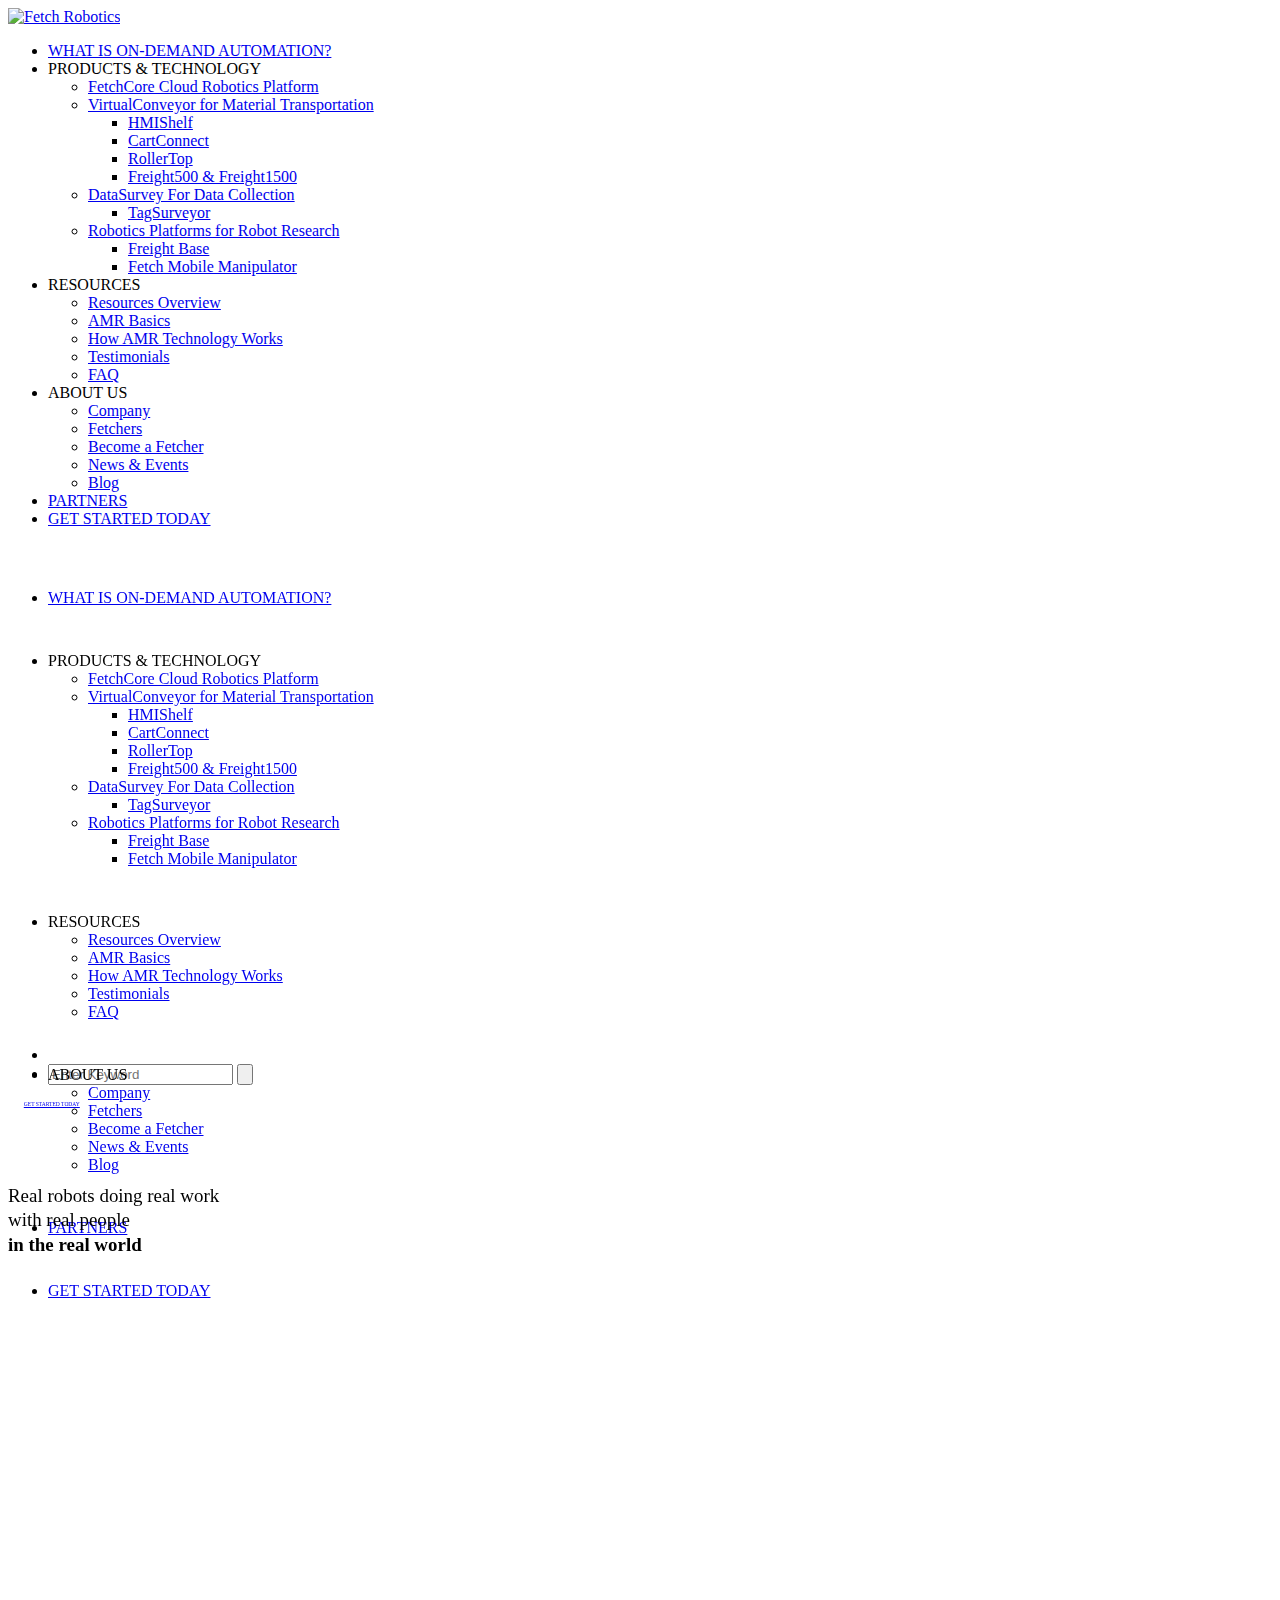
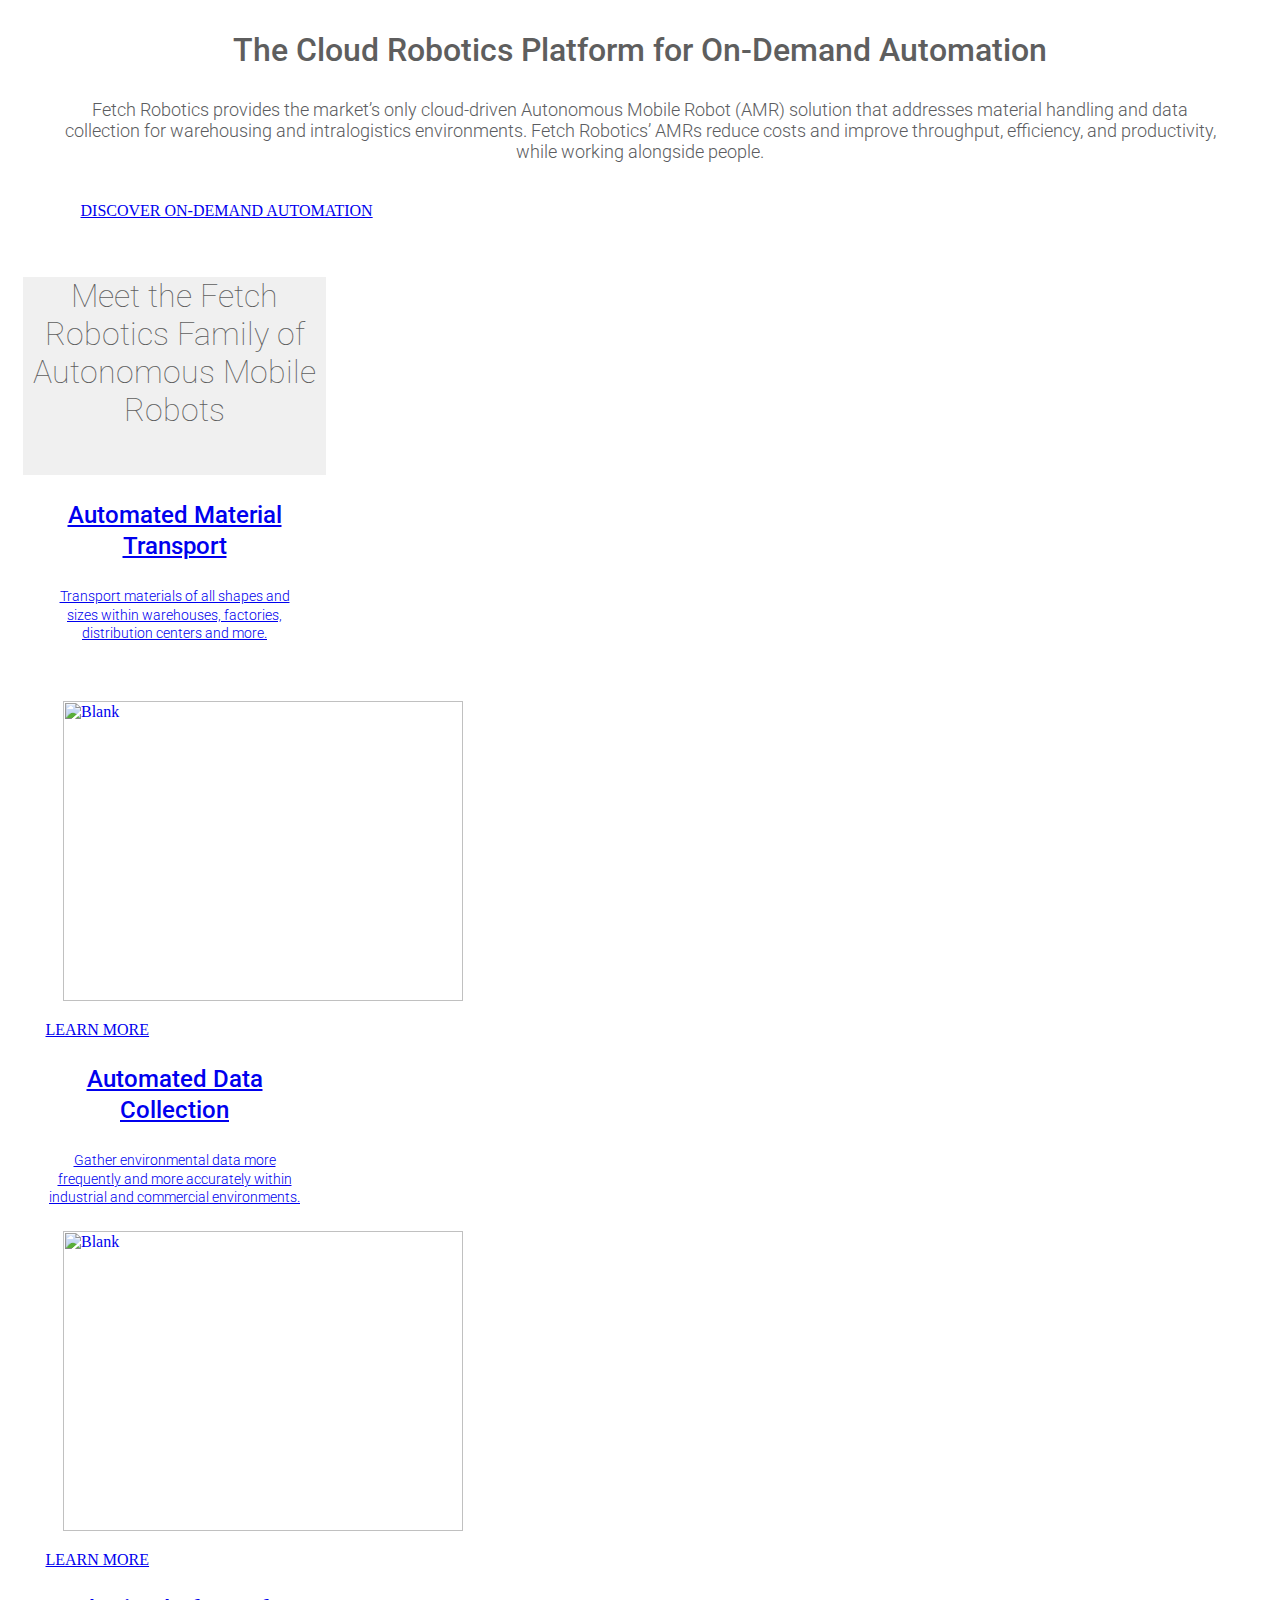
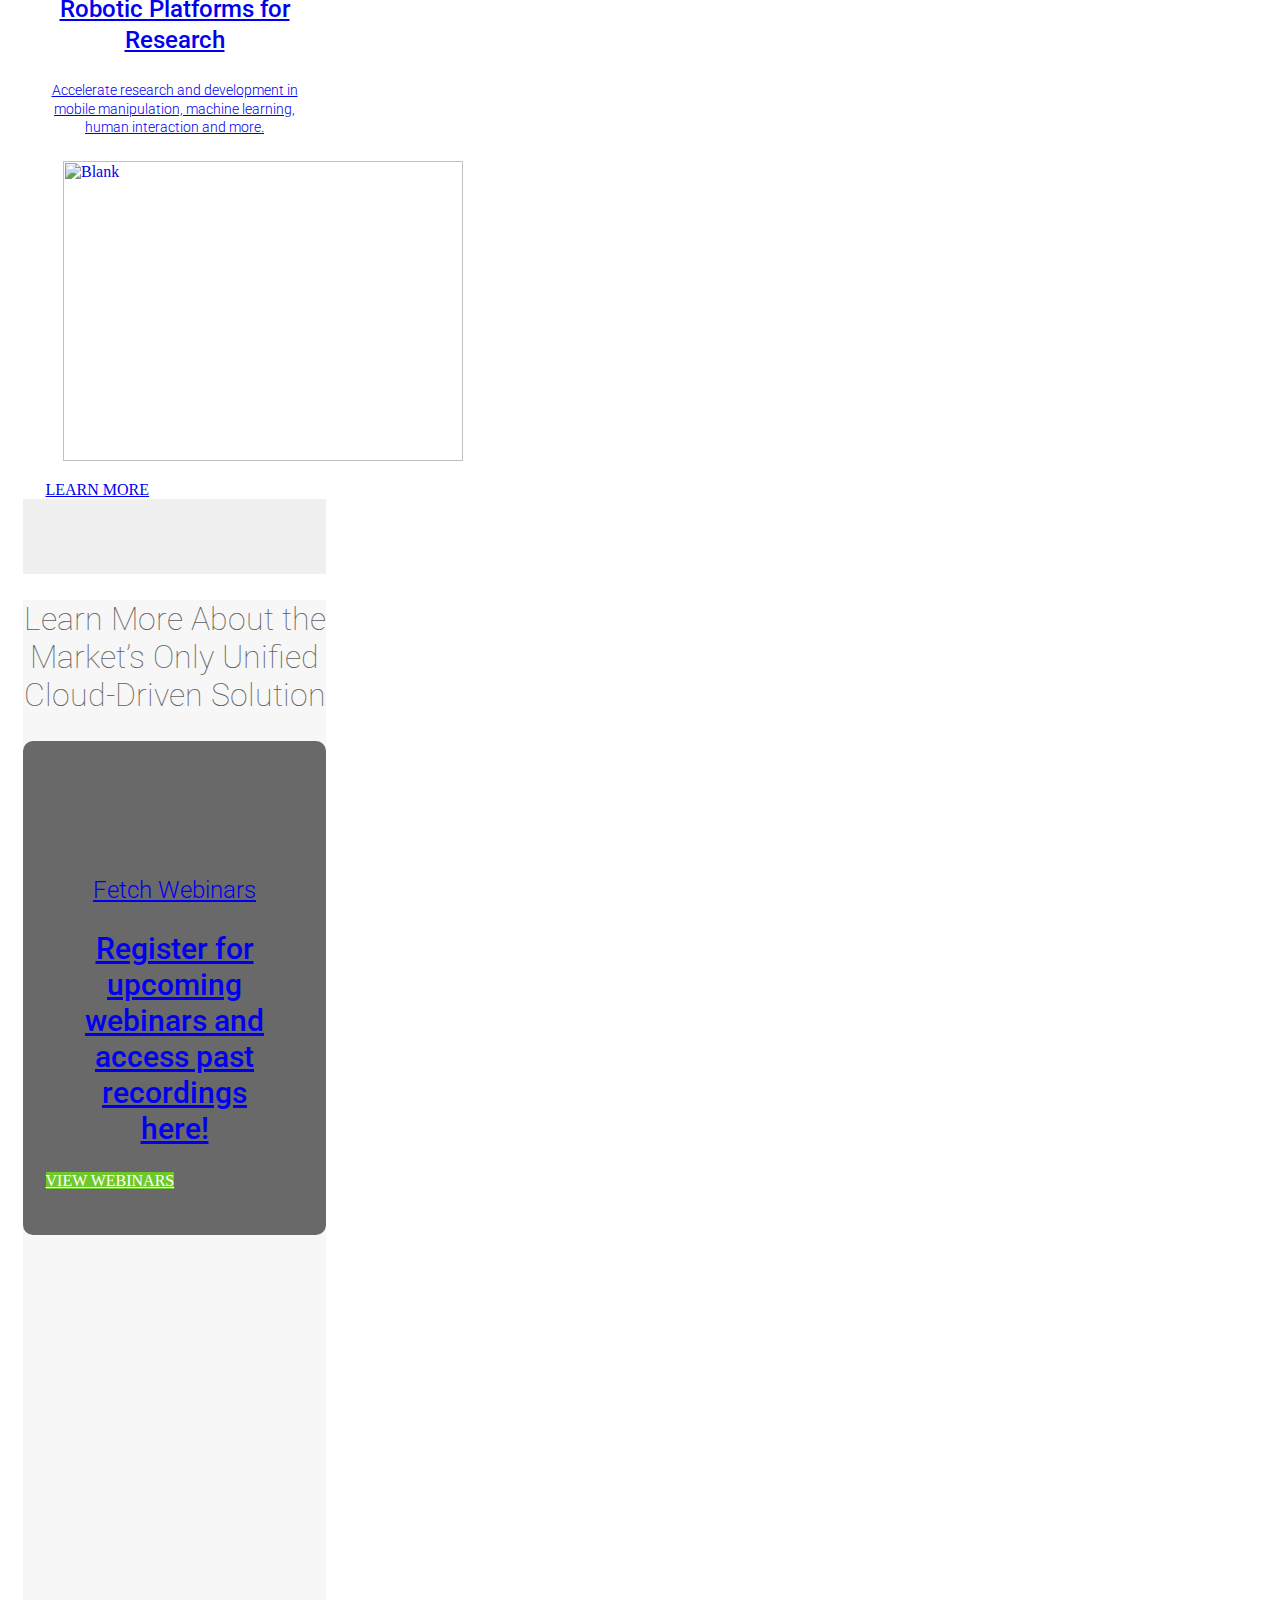
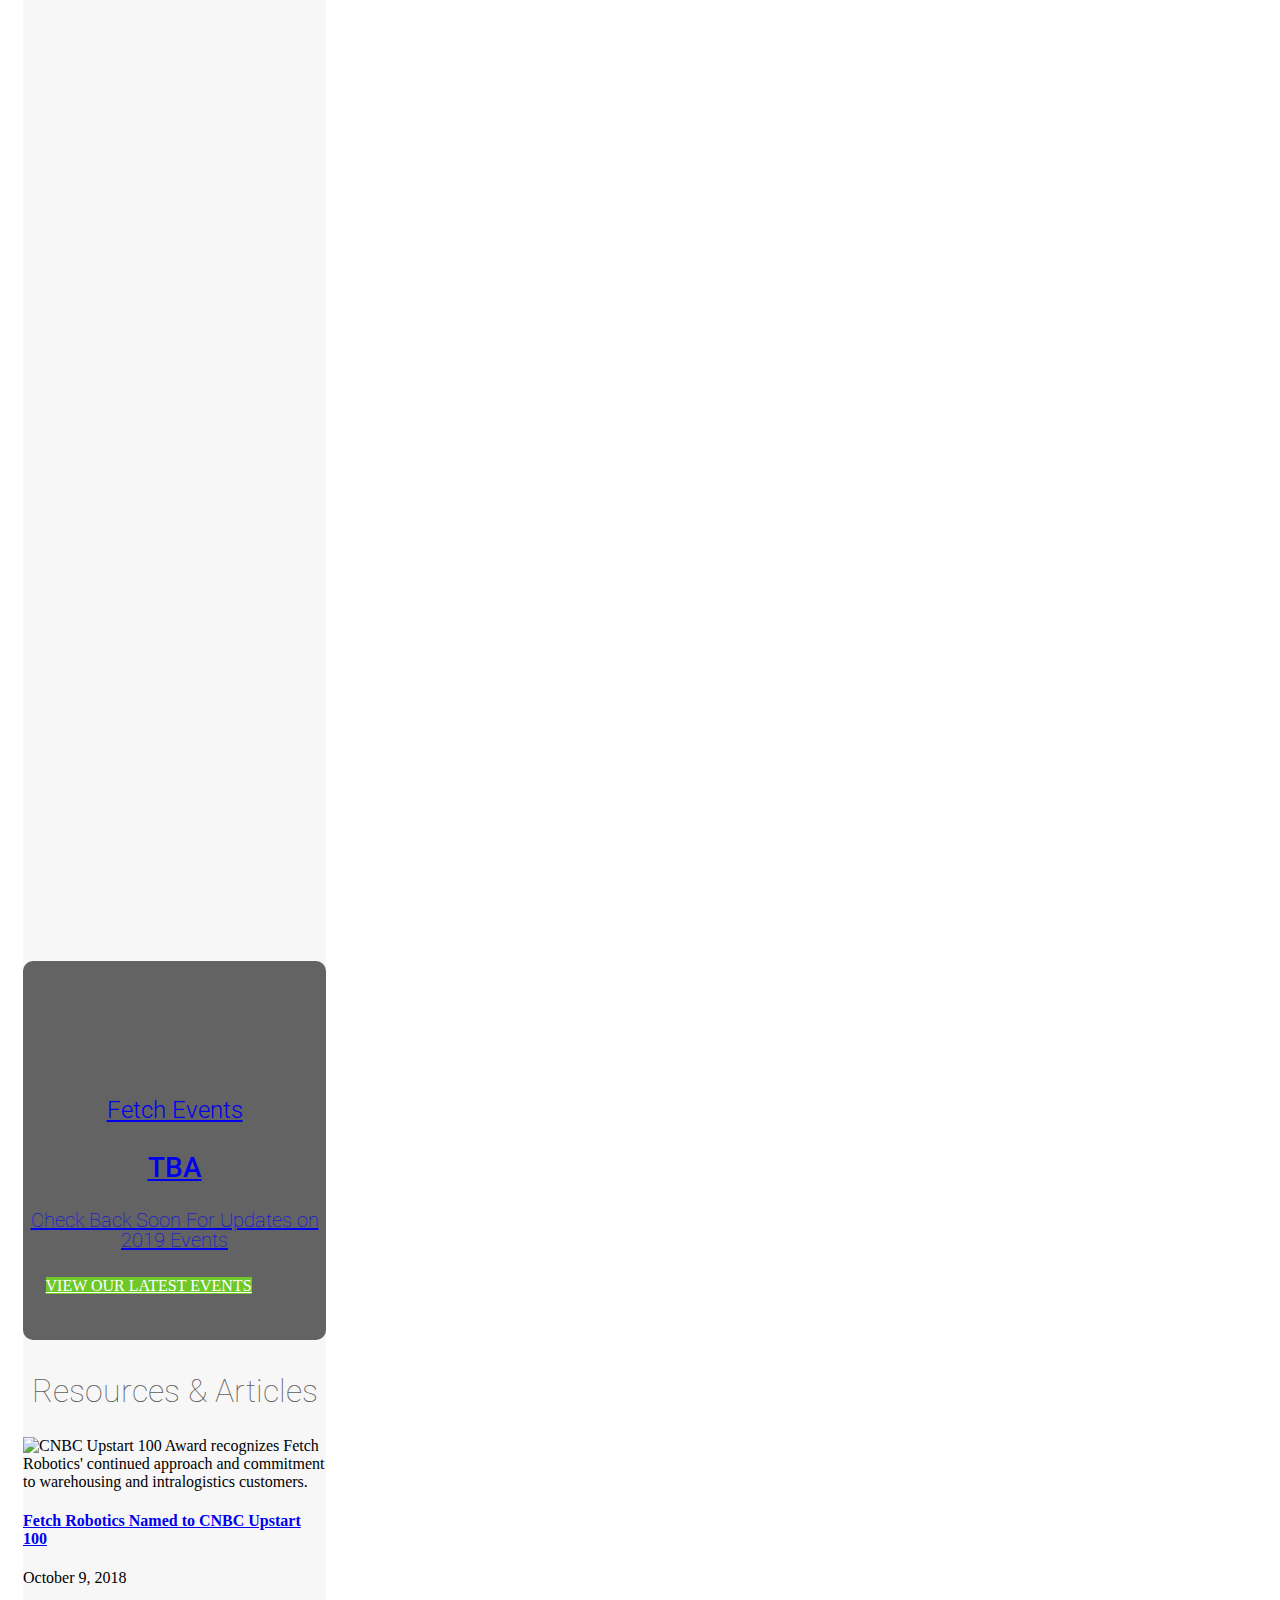
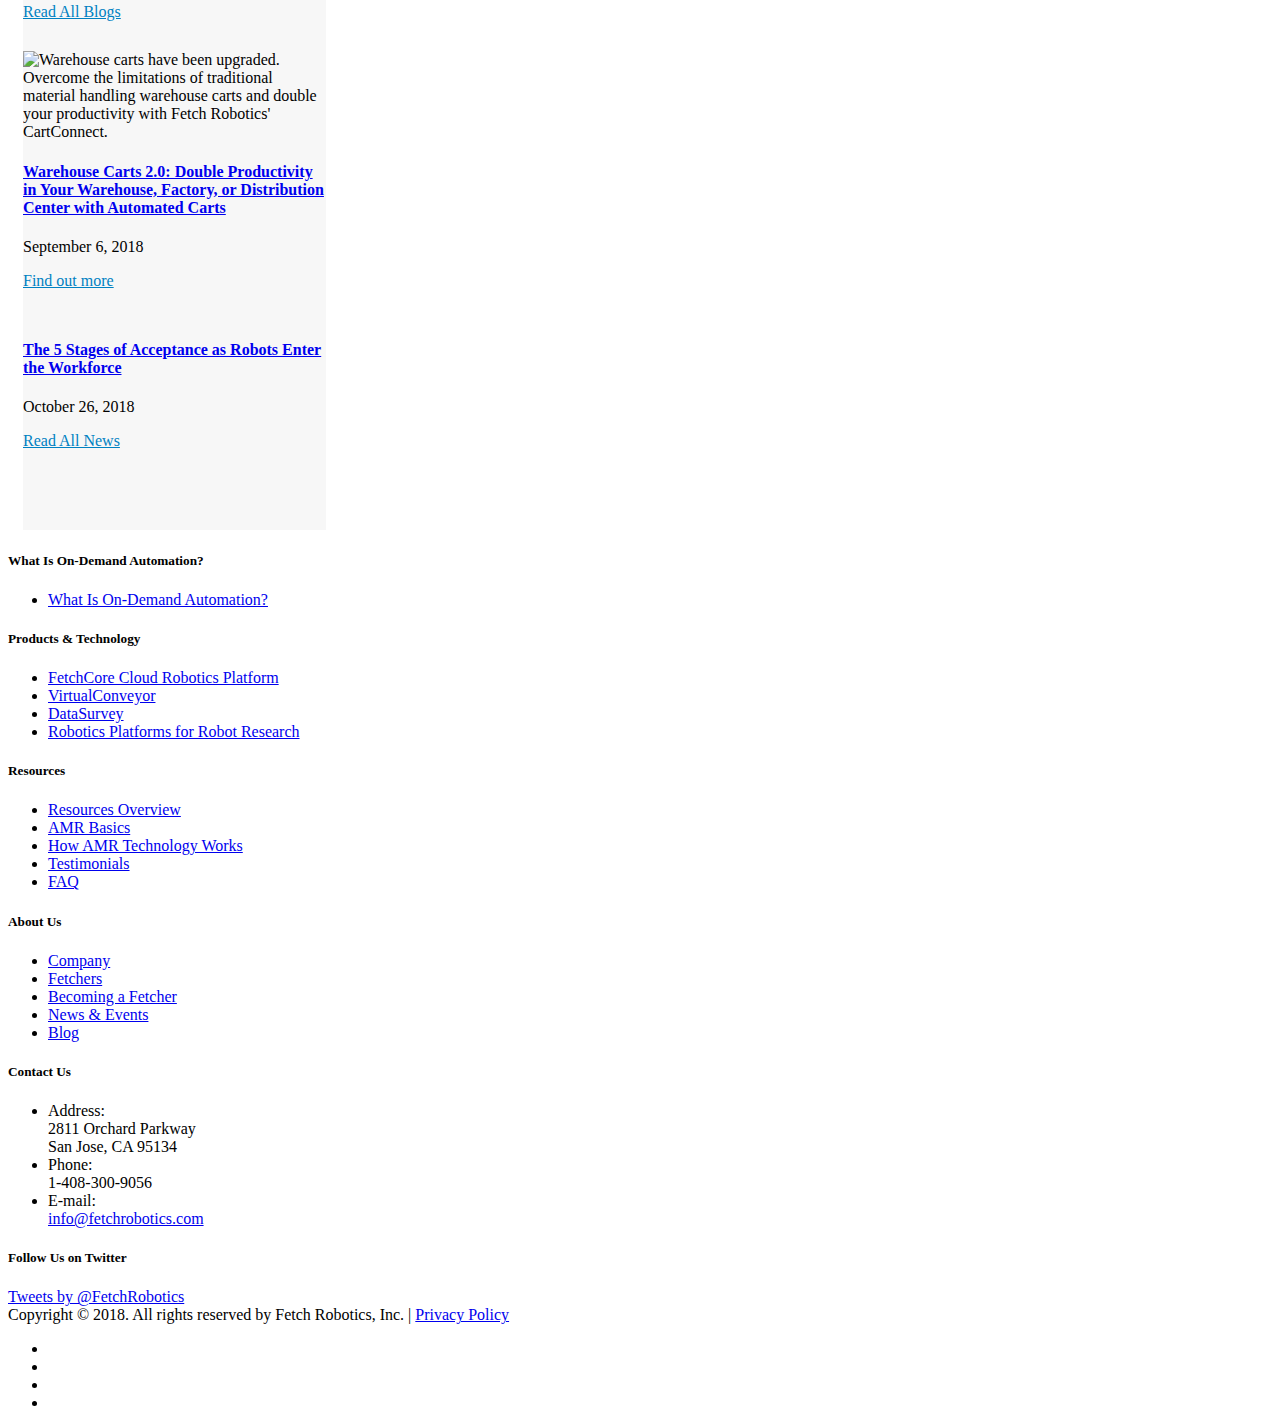
==== m.html @ 16c97bee "mobile" ====
<html prefix="og: http://ogp.me/ns#" class="js no-touch cssanimations csstransitions js_active  vc_desktop  vc_transform  vc_transform  vc_transform skrollr skrollr-desktop" lang="en-US"><head><meta charset="UTF-8"><meta name="viewport" content="width=device-width, initial-scale=1.0"><link rel="profile" href="https://gmpg.org/xfn/11"><link rel="pingback" href="https://fetchrobotics.com/xmlrpc.php"><link rel="apple-touch-icon" sizes="114x114" href="https://fetch3.wpengine.com/wp-content/uploads/2017/11/logo-03.png"><link rel="apple-touch-icon" sizes="144x144" href="https://fetch3.wpengine.com/wp-content/uploads/2017/11/logo-04.png"><style id="kirki-css-vars"></style><title>Autonomous Mobile Robots That Improve Productivity | Fetch Robotics</title><link rel="stylesheet" href="https://fonts.googleapis.com/css?family=Roboto%3Ainherit%2C400%7CDosis%3Ainherit%2C400%7CRoboto%3A100%2C100i%2C300%2C300i%2C400%2C400i%2C500%2C500i%2C700%2C700i%7CRoboto%20Slab%3A100%2C300%2C400%2C700%7CRoboto%3A300%7CRoboto%3A100%2C100italic%2C300%2C300italic%2Cregular%2Citalic%2C500%2C500italic%2C700%2C700italic%2C900%2C900italic&amp;subset="> 
<style type="text/css">.the_champ_horizontal_sharing .theChampSharing{color:#fff;border-width:0;border-style:solid;border-color:transparent}.the_champ_horizontal_sharing .theChampTCBackground{color:#666}.the_champ_horizontal_sharing .theChampSharing:hover{border-color:transparent}.the_champ_vertical_sharing .theChampSharing{color:#fff;border-width:0;border-style:solid;border-color:transparent}.the_champ_vertical_sharing .theChampTCBackground{color:#666}.the_champ_vertical_sharing .theChampSharing:hover{border-color:transparent}@media screen and (max-width:1300px){.the_champ_vertical_sharing{display:none!important}}.the_champ_vertical_sharing{top:45%!important}</style><meta name="description" content="Fetch Robotics is the pioneer of On-Demand Automation — the only solution that deploys Autonomous Mobile Robots (AMRs) for warehouses in just hours."><link rel="canonical" href="https://fetchrobotics.com/"><meta property="og:locale" content="en_US"><meta property="og:type" content="website"><meta property="og:title" content="Autonomous Mobile Robots That Improve Productivity | Fetch Robotics"><meta property="og:description" content="Fetch Robotics is the pioneer of On-Demand Automation — the only solution that deploys Autonomous Mobile Robots (AMRs) for warehouses in just hours."><meta property="og:url" content="https://fetchrobotics.com/"><meta property="og:site_name" content="Fetch Robotics"><meta name="twitter:card" content="summary_large_image"><meta name="twitter:description" content="Fetch Robotics is the pioneer of On-Demand Automation — the only solution that deploys Autonomous Mobile Robots (AMRs) for warehouses in just hours."><meta name="twitter:title" content="Autonomous Mobile Robots That Improve Productivity | Fetch Robotics"><meta name="twitter:site" content="@fetchrobotics"><meta name="twitter:creator" content="@fetchrobotics"><meta name="msvalidate.01" content="EB3919B44086C932B2800319736E50BB"><link rel="dns-prefetch" href="//fonts.googleapis.com"><link rel="alternate" type="application/rss+xml" title="Fetch Robotics » Feed" href="https://fetchrobotics.com/feed/"><link rel="alternate" type="application/rss+xml" title="Fetch Robotics » Comments Feed" href="https://fetchrobotics.com/comments/feed/"><style type="text/css">img.wp-smiley,img.emoji{display:inline!important;border:none!important;box-shadow:none!important;height:1em!important;width:1em!important;margin:0 .07em!important;vertical-align:-0.1em!important;background:none!important;padding:0!important}</style><link data-minify="1" rel="stylesheet" id="collapseomatic-css-css" href="https://fetchrobotics.com/wp-content/cache/min/1/wp-content/plugins/jquery-collapse-o-matic/light_style-ea3e308b29f1e3b39ed87c53f9cc77b1.css" type="text/css" media="all"><link data-minify="1" rel="stylesheet" id="siliconfolio-css" href="https://fetchrobotics.com/wp-content/cache/min/1/wp-content/plugins/pioneer-portfolio/framework/css/style-bb6acbb958df08fec5356ad66061cfac.css" type="text/css" media="all"><link rel="stylesheet" id="pioneer_vegas-css" href="https://fetchrobotics.com/wp-content/cache/busting/1/wp-content/plugins/pioneer-shortcodes/vc_extend/vegas.min-1.css" type="text/css" media="all"><link data-minify="1" rel="stylesheet" id="pioneer_vc_style-css" href="https://fetchrobotics.com/wp-content/cache/min/1/wp-content/plugins/pioneer-shortcodes/vc_extend/vc-1b80452f04c846948c55159a604b4280.css" type="text/css" media="all"><link data-minify="1" rel="stylesheet" id="tf-compiled-options-mobmenu-css" href="https://fetchrobotics.com/wp-content/cache/min/1/wp-content/uploads/titan-framework-mobmenu-css-00a88b4ab90678ad7557ac45a2751a8c.css" type="text/css" media="all"><link data-minify="1" rel="stylesheet" id="the_champ_frontend_css-css" href="https://fetchrobotics.com/wp-content/cache/min/1/wp-content/plugins/super-socializer/css/front-e4640eb4722a9d4551d06e65d713a340.css" type="text/css" media="all"><link data-minify="1" rel="stylesheet" id="the_champ_sharing_default_svg-css" href="https://fetchrobotics.com/wp-content/cache/min/1/wp-content/plugins/super-socializer/css/share-svg-f3d68f8ecdba7c03fc437662d086250f.css" type="text/css" media="all"><link data-minify="1" rel="stylesheet" id="js_composer_front-css" href="https://fetchrobotics.com/wp-content/cache/min/1/wp-content/uploads/js_composer/js_composer_front_custom-9a19241a77e7ea80efc0654157f4dace.css" type="text/css" media="all"><link data-minify="1" rel="stylesheet" id="js_composer_custom_css-css" href="https://fetchrobotics.com/wp-content/cache/min/1/wp-content/uploads/js_composer/custom-ad853ff3881c8b9345d5c9a3099da268.css" type="text/css" media="all"><link data-minify="1" rel="stylesheet" id="ms-main-css" href="https://fetchrobotics.com/wp-content/cache/min/1/wp-content/plugins/masterslider/public/assets/css/masterslider.main-79b8924de48965b59e3a5705b4c5b22b.css" type="text/css" media="all"><link data-minify="1" rel="stylesheet" id="ms-custom-css" href="https://fetchrobotics.com/wp-content/cache/min/1/wp-content/uploads/masterslider/custom-b539b1d9c92f41a367cb307bada4a716.css" type="text/css" media="all"><link rel="stylesheet" id="bootstrap-css" href="https://fetchrobotics.com/wp-content/cache/busting/1/wp-content/themes/pioneer/assets/css/bootstrap.min-1.0.2.css" type="text/css" media="all"><link rel="stylesheet" id="pioneer-style-css" href="https://fetchrobotics.com/wp-content/cache/busting/1/wp-content/themes/pioneer/style-1.0.2.css" type="text/css" media="all"><link data-minify="1" rel="stylesheet" id="pioneer-style-css-css" href="https://fetchrobotics.com/wp-content/cache/min/1/wp-content/themes/pioneer/assets/css/theme-style-ae476781507d192c943ba34981cf8eae.css" type="text/css" media="all"><style id="pioneer-style-css-inline-css" type="text/css">#status{background:#0081c2}a:hover,a:focus{color:#0081c2}.search-area form>div:before{color:#0081c2}.navbar-custom .nav li.active a{color:#0081c2!important}.navbar-custom .nav li.active a:hover{color:#0081c2}.nav .badge{background-color:#0081c2}.navbar-nav ul.sm-nowrap .current-menu-ancestor>a{color:#0081c2}.navbar-nav ul.sm-nowrap .current-menu-ancestor li.current-menu-item a{color:#0081c2}.posts .widget-title{border-bottom:1px solid #0081c2}.posts .widget>h5{border-bottom:2px solid #0081c2}.sidebar .widget-title:after{background:#0081c2}.entry-meta ul li i{color:#0081c2}.entry-meta ul li a:hover{color:#0081c2}.nav-previous a:hover{background:#0081c2}.nav-next a:hover{background:#0081c2}.image-slider a.video-thumb:hover:after{background:#0081c2}.image-slider a.video-thumb:before{color:#0081c2}.meta-slider i{color:#0081c2}button:hover,html input[type='button']:hover,input[type='reset']:hover,input[type='submit']:hover{background:#0081c2}.search-content form>div:before{color:#0081c2}.tagcloud a:hover{background:#0081c2}.pioneer_image_wrapper{background:#0081c2}.tweet_list li:before{color:#0081c2}.tweet_text a{color:#0081c2}.rsBlock-meta li i{color:#0081c2}.gallery-slider .owl-nav [class*='owl-']:hover{background:#0081c2}.promo-text.icons{color:#0081c2}.promo-border.icons{color:#0081c2}.promo-icon i{color:#0081c2}.hi-icon-effect .hi-icon{color:#0081c2}.pioneer_icon_box .multi-serv-icon{background:#0081c2}.multi-serv-icon i{color:#0081c2}.small-block.creative .small-title-sub{color:#0081c2}.small-list ul li i{color:#0081c2}.small-title:before{background-color:#0081c2}.about-us-title:before{background-color:#0081c2}.about-us-list ul li i{color:#0081c2}.color-bold{color:#0081c2}.serv-marg i{color:#0081c2}.serv-icon i{color:#0081c2}.blog-desc li i{color:#0081c2}.progress-bar{background-color:#0081c2}.woocommerce-breadcrumb a{color:#0081c2}.soc-about li a:hover{color:#0081c2}.fact-icon{color:#0081c2}.nav-links a:hover{border-color:#0081c2;background:#0081c2}.nav-links span.current{background:#0081c2}.pioneer_pg_single span{border:1px solid #0081c2}.pioneer_pg_single a:hover>span{border:1px solid #0081c2}.contact-composer li i{color:#0081c2}.footer .footer-area .soc-footer li a:hover{color:#0081c2}.post-set:hover ul.icon-links li a:hover,.post-set:hover ul.icon-links li a:focus{color:#0081c2}.blog-main:hover ul.icon-links li a:hover,.blog-main:hover ul.icon-links li a:focus{color:#0081c2}.new-services .new-services-icon span{color:#0081c2}.new-services .new-services-icon:after{background:#0081c2}.contact-icon{background:#0081c2}.pricing_tables_name{color:#0081c2}.pricing_tables_buttons a{background:#0081c2}.burger_pioneer_menu_overlay_normal .burger_pioneer_main_menu .current-menu-parent>a,.burger_pioneer_menu_overlay_normal .burger_pioneer_main_menu .current-page-parent>a,.burger_pioneer_menu_overlay_normal .burger_pioneer_main_menu .current_page_parent>a{color:#0081c2}.burger_pioneer_menu_overlay_normal .burger_pioneer_main_menu li.menu-item-has-children>a.sub-active{color:#0081c2}.burger_pioneer_menu_overlay_normal li.current-menu-item>a,.burger_pioneer_menu_overlay_normal li.current-page-item>a{color:#0081c2}.menu-transparent .navbar.top-nav-collapse .nav>li>a.active-menu{color:#0081c2!important}.scroll-top{background-color:#0081c2}.travel-deals-list ul li i{color:#0081c2}.food-deals-list i{color:#0081c2}.btn-pink{border:2px solid #0081c2;background-color:#0081c2}.carousel-indicators .active{background-color:#0081c2}figure.effect-bubba:hover{background:#0081c2}.video-button a:hover{color:#0081c2}.services-list i{color:#0081c2}.single-portfolio-list li i{color:#0081c2}.woocommerce-error,.woocommerce-info,.woocommerce-message{border-top:3px solid #0081c2!important}.woocommerce-message{border-top-color:#0081c2!important}.woocommerce-message:before{color:#0081c2!important}.woocommerce #respond input#submit.added::after,.woocommerce a.button.added::after,.woocommerce button.button.added::after,.woocommerce input.button.added::after{color:#FF3B30!important}.pioneer_cart_icon{background-color:#0081c2}.woocommerce a.button.woo-button-home:hover{color:#0081c2!important}.woocommerce-info{border-top-color:#0081c2!important}.woocommerce-info:before{color:#0081c2!important}.woocommerce-error:before{color:#0081c2!important}.woocommerce-error{border-top-color:#0081c2!important}.badge.pricing.sale{background-color:#0081c2}.page-numbers span.current{background-color:#0081c2}.page-numbers span.current:focus,.page-numbers a:hover{background-color:#0081c2}#load_more_port_masorny_posts.disabled,#load_more_port_masorny_posts.disabled:hover{background:#0081c2;border-color:#0081c2}#load_more_port_masorny_posts:hover{border-color:#0081c2;background:#0081c2}.pioneer_conosle_done_text i:before{background:#0081c2}.video-button a:hover i{color:#0081c2}.current-cat .filter_button,.filter_button:hover{border-color:#0081c2;background:#0081c2}figure.effect-bubba:hover figcaption{background:#0081c2}.post-thumbnail .single-item{background:rgba(0,129,194,.6)}.page-numbers span.current:focus,.page-numbers span.current:hover{background-color:#0081c2}</style><link rel="stylesheet" id="fontawesome-icons-css" href="https://fetchrobotics.com/wp-content/cache/busting/1/wp-content/themes/pioneer/assets/css/font-awesome.min-1.0.2.css" type="text/css" media="all"><link data-minify="1" rel="stylesheet" id="simple-icons-css" href="https://fetchrobotics.com/wp-content/cache/min/1/wp-content/themes/pioneer/assets/css/simple-line-icons-df26c8459e3115ef2bb80607195c35b2.css" type="text/css" media="all"><link data-minify="1" rel="stylesheet" id="linea-icons-css" href="https://fetchrobotics.com/wp-content/cache/min/1/wp-content/themes/pioneer/assets/css/linea-icons-2b99685fd3344d46d61d1ad68a7efc76.css" type="text/css" media="all"><link data-minify="1" rel="stylesheet" id="owl-carousel-css" href="https://fetchrobotics.com/wp-content/cache/min/1/wp-content/themes/pioneer/assets/css/owl.carousel-62a62a32e37877931c22877282447ab9.css" type="text/css" media="all"><link data-minify="1" rel="stylesheet" id="swipebox-css" href="https://fetchrobotics.com/wp-content/cache/min/1/wp-content/themes/pioneer/assets/css/swipebox-dbf78d679842e62a925b4e9e6802c668.css" type="text/css" media="all"><link data-minify="1" rel="stylesheet" id="animate-css" href="https://fetchrobotics.com/wp-content/cache/min/1/wp-content/themes/pioneer/assets/css/animate-077e539ea2ab56f4af07ba3b25ca9c87.css" type="text/css" media="all"><link data-minify="1" rel="stylesheet" id="pioneer-woocommerce-css" href="https://fetchrobotics.com/wp-content/cache/min/1/wp-content/themes/pioneer/assets/css/woocommerce-09a804d03f5ae7d2050236d3ec495979.css" type="text/css" media="all"><link data-minify="1" rel="stylesheet" id="pioneer-responsive-css" href="https://fetchrobotics.com/wp-content/cache/min/1/wp-content/themes/pioneer/assets/css/responsive-4bc1825dec43e686a167429b381aec90.css" type="text/css" media="all"><link data-minify="1" rel="stylesheet" id="gforms-custom-css" href="https://fetchrobotics.com/wp-content/cache/min/1/wp-content/themes/pioneer/assets/css/gravity-forms-6493e4cbbf345341e659dcd8c4593f27.css" type="text/css" media="all"><link data-minify="1" rel="stylesheet" id="getting-started-css" href="https://fetchrobotics.com/wp-content/cache/min/1/wp-content/themes/pioneer/assets/css/getting-started-244e9faaaa2f61fe2208b9a7a1b57939.css" type="text/css" media="all"><link data-minify="1" rel="stylesheet" id="cssmobmenu-icons-css" href="https://fetchrobotics.com/wp-content/cache/min/1/wp-content/plugins/mobile-menu/includes/css/mobmenu-icons-9517b3e9a1169b92d6a173271ef5b956.css" type="text/css" media="all"> <meta name="generator" content="MasterSlider 3.2.0 - Responsive Touch Image Slider"><style type="text/css" media="screen">.menu-item.hide_this_item{display:none!important}</style><meta name="generator" content="Powered by WPBakery Page Builder - drag and drop page builder for WordPress."> <!--[if lte IE 9]><link rel="stylesheet" type="text/css" href="https://fetchrobotics.com/wp-content/plugins/js_composer/assets/css/vc_lte_ie9.min.css" media="screen"><![endif]--><style>@media only screen and (min-width:1131px){.mob_menu,.mob_menu_left_panel,.mob_menu_right_panel,.mobmenu{display:none!important}}@media only screen and (max-width:1131px){.menu-transparent .navbar{display:none!important}.mob-menu-left-panel .mobmenu-left-bt,.mob-menu-right-panel .mobmenu-right-bt{position:absolute;right:0;top:10px;font-size:30px}.mob-menu-slideout .mob-cancel-button{display:none}.mobmenu,.mob-menu-left-panel,.mob-menu-right-panel{display:block}.mobmenur-container i{color:#222}.mobmenul-container i{color:#5b5c60}.mobmenul-container img{max-height:40px;float:left}.mobmenur-container img{max-height:40px;float:right}#mobmenuleft li a,#mobmenuleft li a:visited{color:#5b5c60}.mobmenu_content h2,.mobmenu_content h3,.show-nav-left .mob-menu-copyright,.show-nav-left .mob-expand-submenu i{color:#5b5c60}.mobmenu_content #mobmenuleft li:hover,.mobmenu_content #mobmenuright li:hover{background-color:rgba(255,255,255,0)}.mobmenu_content #mobmenuright li:hover{background-color:#0881c2}.mobmenu_content #mobmenuleft .sub-menu{background-color:#fff;margin:0;color:#5b5c60;width:100%;position:initial}.mob-menu-left-panel .mob-cancel-button{color:#5b5c60}.mob-menu-right-panel .mob-cancel-button{color:#000}.mob-menu-slideout-over .mobmenu_content{padding-top:40px}.mob-menu-left-bg-holder{opacity:1;background-attachment:fixed;background-position:center top;-webkit-background-size:cover;-moz-background-size:cover;background-size:cover}.mob-menu-right-bg-holder{opacity:1;background-attachment:fixed;background-position:center top;-webkit-background-size:cover;-moz-background-size:cover;background-size:cover}.mobmenu_content #mobmenuleft .sub-menu a{color:#5b5c60}.mobmenu_content #mobmenuright .sub-menu a{color:#222}.mobmenu_content #mobmenuright .sub-menu .sub-menu{background-color:inherit}.mobmenu_content #mobmenuright .sub-menu{background-color:#eff1f1;margin:0;color:#222;position:initial;width:100%}#mobmenuleft li a:hover{color:#0081c2}#mobmenuright li a,#mobmenuright li a:visited,.show-nav-right .mob-menu-copyright,.show-nav-right .mob-expand-submenu i{color:#222}#mobmenuright li a:hover{color:#fff}.mobmenul-container{top:5px;margin-left:5px}.mobmenur-container{top:5px;margin-right:5px}.mobmenu .sub-menu li a{padding-left:50px}.mobmenu .sub-menu .sub-menu li a{padding-left:75px}.mob-menu-logo-holder{padding-top:0;text-align:center;;}.mob-menu-header-holder{background-color:#fff;height:40px;width:100%;font-weight:700;position:fixed;top:0;right:0;z-index:99998;color:#000;display:block}.mobmenu-push-wrap,body.mob-menu-slideout-over{padding-top:40px}.mob-menu-slideout .mob-menu-left-panel{background-color:#fff;;width:270px;-webkit-transform:translateX(-270px);-moz-transform:translateX(-270px);-ms-transform:translateX(-270px);-o-transform:translateX(-270px);transform:translateX(-270px)}.mob-menu-slideout .mob-menu-right-panel{background-color:#f9f9f9;width:270px;-webkit-transform:translateX(270px);-moz-transform:translateX(270px);-ms-transform:translateX(270px);-o-transform:translateX(270px);transform:translateX(270px)}.mob-menu-slideout.show-nav-left .mobmenu-push-wrap,.mob-menu-slideout.show-nav-left .mob-menu-header-holder{-webkit-transform:translate(270px,0);-moz-transform:translate(270px,0);-ms-transform:translate(270px,0);-o-transform:translate(270px,0);transform:translate(270px,0);-webkit-transform:translate3d(270px,0,0);-moz-transform:translate3d(270px,0,0);-ms-transform:translate3d(270px,0,0);-o-transform:translate3d(270px,0,0);transform:translate3d(270px,0,0)}.mob-menu-slideout.show-nav-right .mobmenu-push-wrap,.mob-menu-slideout.show-nav-right .mob-menu-header-holder{-webkit-transform:translate(-270px,0);-moz-transform:translate(-270px,0);-ms-transform:translate(-270px,0);-o-transform:translate(-270px,0);transform:translate(-270px,0);-webkit-transform:translate3d(-270px,0,0);-moz-transform:translate3d(-270px,0,0);-ms-transform:translate3d(-270px,0,0);-o-transform:translate3d(-270px,0,0);transform:translate3d(-270px,0,0)}.mobmenu-overlay{opacity:0}.mob-menu-slideout-top .mobmenu-overlay,.mob-menu-slideout .mob-menu-right-panel .mob-cancel-button,.mob-menu-slideout .mob-menu-left-panel .mob-cancel-button{display:none!important}.show-nav-left .mobmenu-overlay,.show-nav-right .mobmenu-overlay{width:100%;height:100%;background:rgba(0,0,0,.83);z-index:99999;position:absolute;left:0;top:0;opacity:1;-webkit-transition:.5s ease;-moz-transition:.5s ease;-ms-transition:.5s ease;-o-transition:.5s ease;transition:.5s ease;position:fixed;cursor:pointer}.mob-menu-slideout-over .mob-menu-left-panel{display:block!important;background-color:#fff;;width:270px;-webkit-transform:translateX(-270px);-moz-transform:translateX(-270px);-ms-transform:translateX(-270px);-o-transform:translateX(-270px);transform:translateX(-270px);-webkit-transition:-webkit-transform .5s;-moz-transition:-moz-transform .5s;-ms-transition:-ms-transform .5s;-o-transition:-o-transform .5s;transition:transform .5s}.mob-menu-slideout-over .mob-menu-right-panel{display:block!important;background-color:#f9f9f9;;width:270px;-webkit-transform:translateX(270px);-moz-transform:translateX(270px);-ms-transform:translateX(270px);-o-transform:translateX(270px);transform:translateX(270px);-webkit-transition:-webkit-transform .5s;-moz-transition:-moz-transform .5s;-ms-transition:-ms-transform .5s;-o-transition:-o-transform .5s;transition:transform .5s}.mob-menu-slideout-over.show-nav-left .mob-menu-left-panel{display:block!important;background-color:#fff;;width:270px;-webkit-transform:translateX(0);-moz-transform:translateX(0);-ms-transform:translateX(0);-o-transform:translateX(0);transform:translateX(0);-webkit-transition:-webkit-transform .5s;-moz-transition:-moz-transform .5s;-ms-transition:-ms-transform .5s;-o-transition:-o-transform .5s;transition:transform .5s}.show-nav-right.mob-menu-slideout-over .mob-menu-right-panel{display:block!important;background-color:#f9f9f9;width:270px;-webkit-transform:translateX(0);-moz-transform:translateX(0);-ms-transform:translateX(0);-o-transform:translateX(0);transform:translateX(0)}.mob-menu-slideout .mob-menu-left-panel,.mob-menu-slideout-over .mob-menu-left-panel{position:fixed;top:0;height:100%;z-index:300000;overflow-y:auto;overflow-x:hidden;opacity:1}.mob-menu-slideout .mob-menu-right-panel,.mob-menu-slideout-over .mob-menu-right-panel{position:fixed;top:0;right:0;height:100%;z-index:300000;overflow-y:auto;overflow-x:hidden;opacity:1}.mobmenu .headertext{color:#222}.headertext span{position:initial;line-height:40px}.mob-menu-slideout .mobmenu-push-wrap,.mob-menu-slideout .mob-menu-header-holder{-webkit-transition:-webkit-transform .5s;-moz-transition:-moz-transform .5s;-ms-transition:-ms-transform .5s;-o-transition:-o-transform .5s;transition:transform .5s;-webkit-transform:translate(0,0);-moz-transform:translate(0,0);-ms-transform:translate(0,0);-o-transform:translate(0,0);transform:translate(0,0);-webkit-transform:translate3d(0,0,0);-moz-transform:translate3d(0,0,0);-ms-transform:translate3d(0,0,0);-o-transform:translate3d(0,0,0);transform:translate3d(0,0,0)}html,body{overflow-x:hidden}.hidden-overflow{overflow:hidden!important}.mob-menu-slideout .mob-menu-left-panel{position:fixed;top:0;height:100%;z-index:300000;overflow-y:auto;overflow-x:hidden;opacity:1;-webkit-transition:-webkit-transform .5s;-moz-transition:-moz-transform .5s;-ms-transition:-ms-transform .5s;-o-transition:-o-transform .5s;transition:transform .5s}.mob-menu-slideout.show-nav-left .mob-menu-left-panel{transition:transform .5s;-webkit-transform:translateX(0);-moz-transform:translateX(0);-ms-transform:translateX(0);-o-transform:translateX(0);transform:translateX(0)}body.admin-bar .mobmenu{top:32px}@media screen and (max-width:782px){body.admin-bar .mobmenu{top:46px}}.mob-menu-slideout .mob-menu-right-panel{position:fixed;top:0;right:0;height:100%;z-index:300000;overflow-y:auto;overflow-x:hidden;opacity:1;-webkit-transition:-webkit-transform .5s;-moz-transition:-moz-transform .5s;-ms-transition:-ms-transform .5s;-o-transition:-o-transform .5s;transition:transform .5s}.mob-menu-slideout.show-nav-right .mob-menu-right-panel{transition:transform .5s;-webkit-transform:translateX(0);-moz-transform:translateX(0);-ms-transform:translateX(0);-o-transform:translateX(0);transform:translateX(0)}.show-nav-left .mobmenu-push-wrap{height:100%}.mob-menu-slideout.show-nav-left .mobmenu-push-wrap,.show-nav-left .mob-menu-header-holder{-webkit-transition:-webkit-transform .5s;-moz-transition:-moz-transform .5s;-ms-transition:-ms-transform .5s;-o-transition:-o-transform .5s;transition:transform .5s}.show-nav-right .mobmenu-push-wrap{height:100%}.mob-menu-slideout.show-nav-right .mobmenu-push-wrap,.mob-menu-slideout.show-nav-right .mob-menu-header-holder{-webkit-transition:-webkit-transform .5s;-moz-transition:-moz-transform .5s;-ms-transition:-ms-transform .5s;-o-transition:-o-transform .5s;transition:transform .5s}.widget img{max-width:100%}#mobmenuleft,#mobmenuright{margin:0;padding:0}#mobmenuleft li>ul{display:none;left:15px}.mob-expand-submenu{position:relative;right:0;float:right;margin-top:-50px}.mob-expand-submenu i{padding:12px}#mobmenuright li>ul{display:none;left:15px}.rightmbottom,.rightmtop{padding-left:10px;padding-right:10px}.mobmenu_content{z-index:1;height:100%;overflow:auto}.mobmenu_content li a{display:block;letter-spacing:1px;padding:10px 20px;text-decoration:none}.mobmenu_content li{list-style:none}.mob-menu-left-panel li,.leftmbottom,.leftmtop{padding-left:0%;padding-right:0%}.mob-menu-right-panel li,.rightmbottom,.rightmtop{padding-left:0%;padding-right:0%}.mob-menu-slideout .mob_menu_left_panel_anim{-webkit-transition:all .30s ease-in-out!important;transition:all .30s ease-in-out!important;transform:translate(0)!important;-ms-transform:translate(0)!important;-webkit-transform:translate(0)!important}.mob-menu-slideout .mob_menu_right_panel_anim{-webkit-transition:all .30s ease-in-out!important;transition:all .30s ease-in-out!important;transform:translate(0)!important;-ms-transform:translate(0)!important;-webkit-transform:translate(0)!important}.mobmenul-container{position:absolute}.mobmenur-container{position:absolute;right:0}.mob-menu-slideout .mob_menu_left_panel{width:230px;height:100%;position:fixed;top:0;left:0;z-index:99999999;transform:translate(-230px);-ms-transform:translate(-230px);-webkit-transform:translate(-230px);transition:all .30s ease-in-out!important;-webkit-transition:all .30s ease-in-out!important;overflow:hidden}.leftmbottom h2{font-weight:700;background-color:transparent;color:inherit}.show-nav-right .mobmenur-container img,.show-nav-left .mobmenul-container img,.mobmenu .mob-cancel-button,.show-nav-left .mobmenu .mob-menu-icon,.show-nav-right .mobmenu .mob-menu-icon,.mob-menu-slideout-over.show-nav-left .mobmenur-container,.mob-menu-slideout-over.show-nav-right .mobmenul-container{display:none}.show-nav-left .mobmenu .mob-cancel-button,.mobmenu .mob-menu-icon,.show-nav-right .mobmenu .mob-cancel-button{display:block}.mobmenul-container i{line-height:30px;font-size:30px;float:left}.left-menu-icon-text{float:left;line-height:30px;color:#222}.right-menu-icon-text{float:right;line-height:30px;color:#222}.mobmenur-container i{line-height:30px;font-size:30px;float:right}.mobmenu_content .widget{padding-bottom:0;padding:20px}.mobmenu input[type="text"]:focus,.mobmenu input[type="email"]:focus,.mobmenu textarea:focus,.mobmenu input[type="tel"]:focus,.mobmenu input[type="number"]:focus{border-color:rgba(0,0,0,0)!important}.mob-expand-submenu i{padding:12px;top:10px;position:relative;font-weight:600;cursor:pointer}.nav,.main-navigation,.hide{display:none!important}.mob-menu-left-bg-holder,.mob-menu-right-bg-holder{width:100%;height:100%;position:absolute;z-index:-50;background-repeat:no-repeat;top:0;left:0}.mobmenu_content .sub-menu{display:none}.mob-standard-logo{display:inline-block;height:40px!important}.mob-retina-logo{height:40px!important}}.mobmenu-push-wrap{height:100%}.no-menu-assigned{font-size:12px;padding-left:10px;margin-top:20px;position:absolute}</style><link rel="icon" href="https://fetchrobotics.com/wp-content/uploads/2017/01/old--favicon-fetch-1-150x150.png" sizes="32x32"><link rel="icon" href="https://fetchrobotics.com/wp-content/uploads/2017/01/old--favicon-fetch-1-300x300.png" sizes="192x192"><link rel="apple-touch-icon-precomposed" href="https://fetchrobotics.com/wp-content/uploads/2017/01/old--favicon-fetch-1-300x300.png"><meta name="msapplication-TileImage" content="https://fetchrobotics.com/wp-content/uploads/2017/01/old--favicon-fetch-1-300x300.png"><style type="text/css" id="wp-custom-css">.single-post h1{color:#fff!important;font-family:'Roboto',serif}h2.custom-tag{font:bold 1.2em/1.75 Roboto,sans-serif;letter-spacing:0em!important;margin:0 0 0}@media only screen and (max-width:1130px){.mob-expand-submenu i{top:20px}}</style><style type="text/css">h2{color:!important}</style><style type="text/css" data-type="vc_shortcodes-custom-css">.vc_custom_1517954703243{margin-top:20px!important;margin-right:50px!important;margin-bottom:20px!important;margin-left:50px!important;padding-bottom:30px!important}.vc_custom_1518025169145{padding-bottom:35px!important;background-color:#f0f0f0!important}.vc_custom_1518025994475{margin-bottom:0px!important;padding-bottom:50px!important;background-color:#f7f7f7!important}.vc_custom_1510169001770{margin-top:30px!important}.vc_custom_1510168878068{margin-top:0px!important}.vc_custom_1522106706845{margin-bottom:30px!important}.vc_custom_1537290230840{margin-bottom:40px!important}.vc_custom_1536770879253{margin-top:30px!important;margin-right:22.5px!important;margin-left:22.5px!important}.vc_custom_1519842409375{margin-top:25px!important}.vc_custom_1519842449141{padding-top:20px!important;padding-bottom:40px!important}.vc_custom_1519340407007{padding-top:10px!important;padding-right:0px!important;padding-left:0px!important;background-color:#ffffff!important}.vc_custom_1519340421709{padding-top:10px!important;padding-right:0px!important;padding-left:0px!important;background-color:#ffffff!important}.vc_custom_1519340428165{padding-top:10px!important;padding-right:0px!important;padding-left:0px!important;background-color:#ffffff!important}.vc_custom_1536770968114{margin-top:15px!important;margin-right:22.5px!important;margin-bottom:15px!important;margin-left:22.5px!important}.vc_custom_1509122833610{margin-bottom:15px!important}.vc_custom_1536770989435{margin-top:25px!important;margin-right:22.5px!important;margin-bottom:25px!important;margin-left:22.5px!important}.vc_custom_1536771005369{margin-top:0px!important;margin-right:0px!important;margin-bottom:0px!important;margin-left:0px!important;background-image:url(https://fetch3.wpengine.com/wp-content/uploads/2017/01/80E6230-1920x1335-1920x1335.jpg?id=1371)!important;background-position:center!important;background-repeat:no-repeat!important;background-size:cover!important}.vc_custom_1536771013995{margin-top:20px!important;margin-right:22.5px!important;margin-left:22.5px!important}.vc_custom_1536771045043{margin-top:15px!important;margin-right:22.5px!important;margin-bottom:15px!important;margin-left:22.5px!important}.vc_custom_1509122833610{margin-bottom:15px!important}.vc_custom_1536771056498{margin-top:25px!important;margin-right:22.5px!important;margin-bottom:25px!important;margin-left:22.5px!important}.vc_custom_1536771067882{margin-top:0px!important;margin-right:0px!important;margin-bottom:0px!important;margin-left:0px!important;background-image:url(https://fetch3.wpengine.com/wp-content/uploads/2017/10/P1030105.jpg?id=1248)!important;background-position:center!important;background-repeat:no-repeat!important;background-size:cover!important}.vc_custom_1536771076931{margin-top:20px!important;margin-right:22.5px!important;margin-left:22.5px!important}.vc_custom_1539019298305{margin-top:15px!important;margin-right:22.5px!important;margin-bottom:15px!important;margin-left:22.5px!important}.vc_custom_1509122833610{margin-bottom:15px!important}.vc_custom_1539019264095{margin-top:25px!important;margin-right:22.5px!important;margin-bottom:25px!important;margin-left:22.5px!important}.vc_custom_1536771224163{margin-top:0px!important;margin-right:0px!important;margin-bottom:0px!important;margin-left:0px!important;background-image:url(https://fetch3.wpengine.com/wp-content/uploads/2018/03/4some-e1521959287866.jpg?id=1801)!important;background-position:center!important;background-repeat:no-repeat!important;background-size:cover!important}.vc_custom_1536771234452{margin-top:20px!important;margin-right:22.5px!important;margin-left:22.5px!important}.vc_custom_1518025854152{margin-top:20px!important;margin-bottom:0px!important}.vc_custom_1522718900075{margin-top:10px!important;margin-bottom:-7.5px!important}.vc_custom_1519843060491{margin-top:40px!important;margin-bottom:0px!important}.vc_custom_1522707932920{margin-top:10px!important}.vc_custom_1522699612852{padding-top:110px!important;padding-bottom:45px!important;background:rgba(10,10,10,.6) url(https://fetch3.wpengine.com/wp-content/uploads/2017/01/80E6230-1920x1335-1920x1335.jpg?id=1371)!important;background-position:center!important;background-repeat:no-repeat!important;background-size:cover!important;*background-color:rgb(10,10,10)!important;border-radius:10px!important}.vc_custom_1522718905782{margin-top:0px!important;padding-top:110px!important;padding-bottom:45px!important;background:rgba(0,0,0,.6) url(https://fetch3.wpengine.com/wp-content/uploads/2017/10/80E7664-1.jpg?id=1255)!important;background-position:center!important;background-repeat:no-repeat!important;background-size:cover!important;*background-color:rgb(0,0,0)!important;border-radius:10px!important}.vc_custom_1525739322753{margin-right:20%!important;margin-left:20%!important}.vc_custom_1525739379699{margin-top:20px!important;margin-right:22.5px!important;margin-left:22.5px!important}.vc_custom_1527021235808{margin-top:20px!important;margin-right:22.5px!important;margin-left:22.5px!important}.vc_custom_1522707790774{margin-bottom:30px!important}.vc_custom_1522707797090{margin-bottom:30px!important}.vc_custom_1522707802146{margin-bottom:30px!important}.vc_custom_1520295682904{margin-top:0px!important;margin-right:0px!important;margin-bottom:0px!important;margin-left:0px!important}.vc_custom_1522707606523{margin-top:0px!important;margin-right:0px!important;margin-bottom:0px!important;margin-left:0px!important}</style><noscript><style type="text/css">.wpb_animate_when_almost_visible{opacity:1}</style></noscript> <style type="text/css">#sbc267f01c7714d283324678726eafd78e744f3e2-container{margin:0;padding:0;overflow:hidden;position:absolute;border:none;background-color:transparent}body.logged-in.admin-bar #sbc267f01c7714d283324678726eafd78e744f3e2-container.HB-Bar.hb-bar-top,body.logged-in.admin-bar #sbc267f01c7714d283324678726eafd78e744f3e2-container.HB-Slider.hb-top-left,body.logged-in.admin-bar #sbc267f01c7714d283324678726eafd78e744f3e2-container.HB-Slider.hb-top-right,body.logged-in.admin-bar #pull-down.hb-bar-top,body.logged-in.admin-bar #pull-down.hb-top-left,body.logged-in.admin-bar #pull-down.hb-top-right{z-index:99998!important;top:32px!important}.hellobar#pull-down.hb-animated{animation-duration:1s;-o-animation-duration:1s;-ms-animation-duration:1s;-moz-animation-duration:1s;-webkit-animation-duration:1s;animation-fill-mode:forwards;-o-animation-fill-mode:forwards;-ms-animation-fill-mode:forwards;-moz-animation-fill-mode:forwards;-webkit-animation-fill-mode:forwards}.hellobar#pull-down{top:-1px;right:10px;padding:3px;z-index:10000002;overflow:hidden;position:absolute;border-radius:0 0 5px 5px;transform:translateY(-40px);-o-transform:translateY(-40px);-ms-transform:translateY(-40px);-moz-transform:translateY(-40px);-webkit-transform:translateY(-40px)}.hellobar#pull-down .hellobar-arrow{cursor:pointer;display:flex;height:11px;opacity:.3;width:11px;filter:flipv;transform:scaleY(-1);-o-transform:scaleY(-1);-ms-transform:scaleY(-1);-moz-transform:scaleY(-1);-webkit-transform:scaleY(-1)}.hellobar#pull-down .hellobar-arrow:hover{opacity:.6}.hellobar#pull-down .hellobar-arrow svg{fill:#fff}.hellobar#pull-down.inverted .hellobar-arrow svg{fill:#3c3e3f}#sbc267f01c7714d283324678726eafd78e744f3e2-container.hb-animated{animation-duration:.25s;-o-animation-duration:.25s;-ms-animation-duration:.25s;-moz-animation-duration:.25s;-webkit-animation-duration:.25s;animation-fill-mode:forwards;-o-animation-fill-mode:forwards;-ms-animation-fill-mode:forwards;-moz-animation-fill-mode:forwards;-webkit-animation-fill-mode:forwards}@keyframes hb-bounceInDown{0%,60%,75%,90%,to{transition-timing-function:cubic-bezier(.215,.61,.355,1);-o-transition-timing-function:cubic-bezier(.215,.61,.355,1);-ms-transition-timing-function:cubic-bezier(.215,.61,.355,1);-moz-transition-timing-function:cubic-bezier(.215,.61,.355,1);-webkit-transition-timing-function:cubic-bezier(.215,.61,.355,1)}0%{transform:translate3d(0,-3000px,0);-o-transform:translate3d(0,-3000px,0);-ms-transform:translate3d(0,-3000px,0);-moz-transform:translate3d(0,-3000px,0);-webkit-transform:translate3d(0,-3000px,0)}60%{transform:translateZ(0);-o-transform:translateZ(0);-ms-transform:translateZ(0);-moz-transform:translateZ(0);-webkit-transform:translateZ(0)}75%{transform:translate3d(0,-40px,0);-o-transform:translate3d(0,-40px,0);-ms-transform:translate3d(0,-40px,0);-moz-transform:translate3d(0,-40px,0);-webkit-transform:translate3d(0,-40px,0)}90%{transform:translateZ(0);-o-transform:translateZ(0);-ms-transform:translateZ(0);-moz-transform:translateZ(0);-webkit-transform:translateZ(0)}to{transform:none;-o-transform:none;-ms-transform:none;-moz-transform:none;-webkit-transform:none}}@-moz-keyframes hb-bounceInDown{0%,60%,75%,90%,to{-moz-transition-timing-function:cubic-bezier(.215,.61,.355,1)}0%{-moz-transform:translate3d(0,-3000px,0)}60%{-moz-transform:translateZ(0)}75%{-moz-transform:translate3d(0,-40px,0)}90%{-moz-transform:translateZ(0)}to{-moz-transform:none}}@-webkit-keyframes hb-bounceInDown{0%,60%,75%,90%,to{-webkit-transition-timing-function:cubic-bezier(.215,.61,.355,1)}0%{-webkit-transform:translate3d(0,-3000px,0)}60%{-webkit-transform:translateZ(0)}75%{-webkit-transform:translate3d(0,-40px,0)}90%{-webkit-transform:translateZ(0)}to{-webkit-transform:none}}@keyframes hb-bounceInUp{0%,60%,75%,90%,to{transition-timing-function:cubic-bezier(.215,.61,.355,1);-o-transition-timing-function:cubic-bezier(.215,.61,.355,1);-ms-transition-timing-function:cubic-bezier(.215,.61,.355,1);-moz-transition-timing-function:cubic-bezier(.215,.61,.355,1);-webkit-transition-timing-function:cubic-bezier(.215,.61,.355,1)}0%{transform:translate3d(0,3000px,0);-o-transform:translate3d(0,3000px,0);-ms-transform:translate3d(0,3000px,0);-moz-transform:translate3d(0,3000px,0);-webkit-transform:translate3d(0,3000px,0)}60%{transform:translateZ(0);-o-transform:translateZ(0);-ms-transform:translateZ(0);-moz-transform:translateZ(0);-webkit-transform:translateZ(0)}75%{transform:translate3d(0,40px,0);-o-transform:translate3d(0,40px,0);-ms-transform:translate3d(0,40px,0);-moz-transform:translate3d(0,40px,0);-webkit-transform:translate3d(0,40px,0)}90%{transform:translateZ(0);-o-transform:translateZ(0);-ms-transform:translateZ(0);-moz-transform:translateZ(0);-webkit-transform:translateZ(0)}to{transform:none;-o-transform:none;-ms-transform:none;-moz-transform:none;-webkit-transform:none}}@-moz-keyframes hb-bounceInUp{0%,60%,75%,90%,to{-moz-transition-timing-function:cubic-bezier(.215,.61,.355,1)}0%{-moz-transform:translate3d(0,3000px,0)}60%{-moz-transform:translateZ(0)}75%{-moz-transform:translate3d(0,40px,0)}90%{-moz-transform:translateZ(0)}to{-moz-transform:none}}@-webkit-keyframes hb-bounceInUp{0%,60%,75%,90%,to{-webkit-transition-timing-function:cubic-bezier(.215,.61,.355,1)}0%{-webkit-transform:translate3d(0,3000px,0)}60%{-webkit-transform:translateZ(0)}75%{-webkit-transform:translate3d(0,40px,0)}90%{-webkit-transform:translateZ(0)}to{-webkit-transform:none}}@keyframes hb-bounceOutUp{0%,to{transition-timing-function:ease-in;-o-transition-timing-function:ease-in;-ms-transition-timing-function:ease-in;-moz-transition-timing-function:ease-in;-webkit-transition-timing-function:ease-in}0%{transform:none;-o-transform:none;-ms-transform:none;-moz-transform:none;-webkit-transform:none}to{transform:translate3d(0,-500px,0);-o-transform:translate3d(0,-500px,0);-ms-transform:translate3d(0,-500px,0);-moz-transform:translate3d(0,-500px,0);-webkit-transform:translate3d(0,-500px,0)}}@-moz-keyframes hb-bounceOutUp{0%,to{-moz-transition-timing-function:ease-in}0%{-moz-transform:none}to{-moz-transform:translate3d(0,-500px,0)}}@-webkit-keyframes hb-bounceOutUp{0%,to{-webkit-transition-timing-function:ease-in}0%{-webkit-transform:none}to{-webkit-transform:translate3d(0,-500px,0)}}@keyframes hb-bounceOutDown{0%,to{transition-timing-function:ease-in;-o-transition-timing-function:ease-in;-ms-transition-timing-function:ease-in;-moz-transition-timing-function:ease-in;-webkit-transition-timing-function:ease-in}0%{transform:none;-o-transform:none;-ms-transform:none;-moz-transform:none;-webkit-transform:none}to{transform:translate3d(0,500px,0);-o-transform:translate3d(0,500px,0);-ms-transform:translate3d(0,500px,0);-moz-transform:translate3d(0,500px,0);-webkit-transform:translate3d(0,500px,0)}}@-moz-keyframes hb-bounceOutDown{0%,to{-moz-transition-timing-function:ease-in}0%{-moz-transform:none}to{-moz-transform:translate3d(0,500px,0)}}@-webkit-keyframes hb-bounceOutDown{0%,to{-webkit-transition-timing-function:ease-in}0%{-webkit-transform:none}to{-webkit-transform:translate3d(0,500px,0)}}@keyframes hb-bounceInLeft{0%,75%,to{transition-timing-function:cubic-bezier(.65,-.25,.325,1.255);-o-transition-timing-function:cubic-bezier(.65,-.25,.325,1.255);-ms-transition-timing-function:cubic-bezier(.65,-.25,.325,1.255);-moz-transition-timing-function:cubic-bezier(.65,-.25,.325,1.255);-webkit-transition-timing-function:cubic-bezier(.65,-.25,.325,1.255)}0%{transform:translate3d(200%,0,0);-o-transform:translate3d(200%,0,0);-ms-transform:translate3d(200%,0,0);-moz-transform:translate3d(200%,0,0);-webkit-transform:translate3d(200%,0,0)}75%{transform:translate3d(-10%,0,0);-o-transform:translate3d(-10%,0,0);-ms-transform:translate3d(-10%,0,0);-moz-transform:translate3d(-10%,0,0);-webkit-transform:translate3d(-10%,0,0)}to{transform:none;-o-transform:none;-ms-transform:none;-moz-transform:none;-webkit-transform:none}}@-moz-keyframes hb-bounceInLeft{0%,75%,to{-moz-transition-timing-function:cubic-bezier(.65,-.25,.325,1.255)}0%{-moz-transform:translate3d(200%,0,0)}75%{-moz-transform:translate3d(-10%,0,0)}to{-moz-transform:none}}@-webkit-keyframes hb-bounceInLeft{0%,75%,to{-webkit-transition-timing-function:cubic-bezier(.65,-.25,.325,1.255)}0%{-webkit-transform:translate3d(200%,0,0)}75%{-webkit-transform:translate3d(-10%,0,0)}to{-webkit-transform:none}}@keyframes hb-bounceOutRight{0%,25%,to{transition-timing-function:cubic-bezier(.65,-.25,.325,1.255);-o-transition-timing-function:cubic-bezier(.65,-.25,.325,1.255);-ms-transition-timing-function:cubic-bezier(.65,-.25,.325,1.255);-moz-transition-timing-function:cubic-bezier(.65,-.25,.325,1.255);-webkit-transition-timing-function:cubic-bezier(.65,-.25,.325,1.255)}0%{transform:none;-o-transform:none;-ms-transform:none;-moz-transform:none;-webkit-transform:none}25%{transform:translate3d(-10%,0,0);-o-transform:translate3d(-10%,0,0);-ms-transform:translate3d(-10%,0,0);-moz-transform:translate3d(-10%,0,0);-webkit-transform:translate3d(-10%,0,0)}to{transform:translate3d(200%,0,0);-o-transform:translate3d(200%,0,0);-ms-transform:translate3d(200%,0,0);-moz-transform:translate3d(200%,0,0);-webkit-transform:translate3d(200%,0,0)}}@-moz-keyframes hb-bounceOutRight{0%,25%,to{-moz-transition-timing-function:cubic-bezier(.65,-.25,.325,1.255)}0%{-moz-transform:none}25%{-moz-transform:translate3d(-10%,0,0)}to{-moz-transform:translate3d(200%,0,0)}}@-webkit-keyframes hb-bounceOutRight{0%,25%,to{-webkit-transition-timing-function:cubic-bezier(.65,-.25,.325,1.255)}0%{-webkit-transform:none}25%{-webkit-transform:translate3d(-10%,0,0)}to{-webkit-transform:translate3d(200%,0,0)}}@keyframes hb-bounceInRight{0%,75%,to{transition-timing-function:cubic-bezier(.65,-.25,.325,1.255);-o-transition-timing-function:cubic-bezier(.65,-.25,.325,1.255);-ms-transition-timing-function:cubic-bezier(.65,-.25,.325,1.255);-moz-transition-timing-function:cubic-bezier(.65,-.25,.325,1.255);-webkit-transition-timing-function:cubic-bezier(.65,-.25,.325,1.255)}0%{transform:translate3d(-200%,0,0);-o-transform:translate3d(-200%,0,0);-ms-transform:translate3d(-200%,0,0);-moz-transform:translate3d(-200%,0,0);-webkit-transform:translate3d(-200%,0,0)}75%{transform:translate3d(10%,0,0);-o-transform:translate3d(10%,0,0);-ms-transform:translate3d(10%,0,0);-moz-transform:translate3d(10%,0,0);-webkit-transform:translate3d(10%,0,0)}to{transform:none;-o-transform:none;-ms-transform:none;-moz-transform:none;-webkit-transform:none}}@-moz-keyframes hb-bounceInRight{0%,75%,to{-moz-transition-timing-function:cubic-bezier(.65,-.25,.325,1.255)}0%{-moz-transform:translate3d(-200%,0,0)}75%{-moz-transform:translate3d(10%,0,0)}to{-moz-transform:none}}@-webkit-keyframes hb-bounceInRight{0%,75%,to{-webkit-transition-timing-function:cubic-bezier(.65,-.25,.325,1.255)}0%{-webkit-transform:translate3d(-200%,0,0)}75%{-webkit-transform:translate3d(10%,0,0)}to{-webkit-transform:none}}@keyframes hb-bounceOutLeft{0%,25%,to{transition-timing-function:cubic-bezier(.65,-.25,.325,1.255);-o-transition-timing-function:cubic-bezier(.65,-.25,.325,1.255);-ms-transition-timing-function:cubic-bezier(.65,-.25,.325,1.255);-moz-transition-timing-function:cubic-bezier(.65,-.25,.325,1.255);-webkit-transition-timing-function:cubic-bezier(.65,-.25,.325,1.255)}0%{transform:none;-o-transform:none;-ms-transform:none;-moz-transform:none;-webkit-transform:none}25%{transform:translate3d(10%,0,0);-o-transform:translate3d(10%,0,0);-ms-transform:translate3d(10%,0,0);-moz-transform:translate3d(10%,0,0);-webkit-transform:translate3d(10%,0,0)}to{transform:translate3d(-200%,0,0);-o-transform:translate3d(-200%,0,0);-ms-transform:translate3d(-200%,0,0);-moz-transform:translate3d(-200%,0,0);-webkit-transform:translate3d(-200%,0,0)}}@-moz-keyframes hb-bounceOutLeft{0%,25%,to{-moz-transition-timing-function:cubic-bezier(.65,-.25,.325,1.255)}0%{-moz-transform:none}25%{-moz-transform:translate3d(10%,0,0)}to{-moz-transform:translate3d(-200%,0,0)}}@-webkit-keyframes hb-bounceOutLeft{0%,25%,to{-webkit-transition-timing-function:cubic-bezier(.65,-.25,.325,1.255)}0%{-webkit-transform:none}25%{-webkit-transform:translate3d(10%,0,0)}to{-webkit-transform:translate3d(-200%,0,0)}}@keyframes hb-fadeIn{0%,to{transition-timing-function:ease-in;-o-transition-timing-function:ease-in;-ms-transition-timing-function:ease-in;-moz-transition-timing-function:ease-in;-webkit-transition-timing-function:ease-in}0%{opacity:0}to{opacity:1}}@-moz-keyframes hb-fadeIn{0%,to{-moz-transition-timing-function:ease-in}0%{opacity:0}to{opacity:1}}@-webkit-keyframes hb-fadeIn{0%,to{-webkit-transition-timing-function:ease-in}0%{opacity:0}to{opacity:1}}@keyframes hb-fadeOut{0%,to{transition-timing-function:ease-in;-o-transition-timing-function:ease-in;-ms-transition-timing-function:ease-in;-moz-transition-timing-function:ease-in;-webkit-transition-timing-function:ease-in}0%{opacity:1}to{opacity:0}}@-moz-keyframes hb-fadeOut{0%,to{-moz-transition-timing-function:ease-in}0%{opacity:1}to{opacity:0}}@-webkit-keyframes hb-fadeOut{0%,to{-webkit-transition-timing-function:ease-in}0%{opacity:1}to{opacity:0}}@keyframes hb-fadeInDown{0%,to{transition-timing-function:ease-in;-o-transition-timing-function:ease-in;-ms-transition-timing-function:ease-in;-moz-transition-timing-function:ease-in;-webkit-transition-timing-function:ease-in}0%{opacity:0;height:110%;margin-top:-5%}to{opacity:1;height:100%;margin-top:0}}@-moz-keyframes hb-fadeInDown{0%,to{-moz-transition-timing-function:ease-in}0%{opacity:0;height:110%;margin-top:-5%}to{opacity:1;height:100%;margin-top:0}}@-webkit-keyframes hb-fadeInDown{0%,to{-webkit-transition-timing-function:ease-in}0%{opacity:0;height:110%;margin-top:-5%}to{opacity:1;height:100%;margin-top:0}}@keyframes hb-fadeOutUp{0%,to{transition-timing-function:ease-in;-o-transition-timing-function:ease-in;-ms-transition-timing-function:ease-in;-moz-transition-timing-function:ease-in;-webkit-transition-timing-function:ease-in}0%{opacity:1;height:100%;margin-top:0}to{opacity:0;height:110%;margin-top:-5%}}@-moz-keyframes hb-fadeOutUp{0%,to{-moz-transition-timing-function:ease-in}0%{opacity:1;height:100%;margin-top:0}to{opacity:0;height:110%;margin-top:-5%}}@-webkit-keyframes hb-fadeOutUp{0%,to{-webkit-transition-timing-function:ease-in}0%{opacity:1;height:100%;margin-top:0}to{opacity:0;height:110%;margin-top:-5%}}.hb-hidden{display:none}body .hb-cu-offer,html .hb-cu-offer{text-align:center!important;padding:2em!important}body .hb-cu-offer a,html .hb-cu-offer a{text-decoration:none!important;box-shadow:none!important}body .hb-cu-offer a:hover,html .hb-cu-offer a:hover{text-decoration:underline!important;box-shadow:none!important}.hb-cu-modal{display:block!important;width:90%!important;position:absolute!important;top:50%!important;left:50%!important;transform:translate(-50%,-50%)!important;font-family:Open Sans,Helvetica,Arial,sans-serif!important;padding:20px!important;text-align:center!important;font-size:13px!important;background-color:#fefefe!important;margin:0!important;border:1px solid #efefef!important;max-width:670px!important}.hb-cu-modal .progress{margin:10px auto 18px!important;width:95%!important}.hb-cu-modal .caption{color:#000!important;border-bottom:1px solid #ccc!important;font-size:10pt!important;padding:8px 0!important;width:85%!important;max-width:520px!important}.hb-cu-modal .caption,.hb-cu-modal .headline{font-family:Open Sans,Helvetica,Arial,sans-serif!important;margin:auto!important}.hb-cu-modal .headline{letter-spacing:0!important;color:#333!important;font-size:18pt!important;font-weight:700!important;padding:30px!important;max-width:500px!important}.hb-cu-modal .form{padding:0 30px!important}.hb-cu-modal input{display:block!important}.hb-cu-modal input,.hb-cu-modal input[type=checkbox]{padding:13px!important;width:100%!important;max-width:450px!important;margin:auto!important;margin-bottom:15px!important;font-size:1.2em!important;color:#201d1d!important;background:#fff!important;border:1pt solid #c9d7dd!important}.hb-cu-modal input[type=checkbox]{display:inline!important}.hb-cu-modal .hb-gdpr-checkboxes{padding:0 67px!important;margin-bottom:15px!important}.hb-cu-modal .hb-gdpr-checkboxes label{text-align:left;margin:0 0 10px;display:flex;align-items:flex-start}.hb-cu-modal .hb-gdpr-checkboxes span{flex:94%}.hb-cu-modal .hb-gdpr-checkboxes .hb-gdpr-checkbox{padding:0!important;width:auto!important;margin:2px 5px 0 0!important;font-size:1.2em!important;color:#201d1d!important;background:#fff!important;border:1pt solid #c9d7dd!important;display:inline!important}.hb-cu-modal .cta{padding:13px!important;width:100%!important;max-width:450px!important;margin:auto!important;margin-bottom:15px!important;font-size:1.2em!important;color:#201d1d!important;display:block!important;color:#fff!important;text-transform:uppercase!important;text-decoration:none!important;font-family:Open Sans,Helvetica,Arial,sans-serif!important;font-weight:700!important;cursor:pointer!important;padding:20px!important;font-size:18px!important;margin-top:5px!important;border:none!important;border-radius:0!important;-webkit-appearance:none!important}.hb-cu-modal .cta:focus{outline:none!important}.hb-cu-modal .spam-disclaimer{font-family:Open Sans,Helvetica,Arial,sans-serif!important;margin-top:8px!important;color:#9c9c9d!important;font-size:14px!important}.hb-cu-modal-container{display:none;position:fixed!important;z-index:9000000!important;padding:0!important;padding-top:100px!important;left:0!important;top:0!important;width:100%!important;height:100%!important;overflow:auto!important;background-color:#000!important;background-color:rgba(0,0,0,.4)!important;box-sizing:content-box!important}#hb-cu-close-button{margin-top:-35px!important;margin-right:-35px!important;float:right!important;width:auto!important;height:auto!important;background:#333!important;border:2px solid #fff!important;-webkit-border-radius:18px!important;-moz-border-radius:18px!important;border-radius:18px!important;box-shadow:none!important;box-sizing:border-box!important;letter-spacing:normal!important;word-spacing:0!important;text-size-adjust:100%!important;padding:7px!important;display:flex!important;justify-content:center!important;align-items:center!important}#hb-cu-close-button svg{fill:transparent!important;stroke:#fff!important;stroke-linecap:round!important;stroke-width:5px!important}</style></head><body data-rsssl="1" id="page-top" class="home page-template page-template-homepage page-template-homepage-php page page-id-1036 do-etfw _masterslider _msp_version_3.2.0 wpb-js-composer js-comp-ver-5.3 vc_responsive mob-menu-slideout-over elementor-default menu-transparent"><div style="position:fixed;top:0;left:0;width:0;height:0;" id="scrollzipPoint"></div><div id="preloader" style="display: none;"><div id="status" style="display: none;"><div class="loader"><div class="circle"><canvas width="120" height="120"></canvas></div><div class="circle"><canvas width="120" height="120"></canvas></div><div class="circle"><canvas width="120" height="120"></canvas></div><div class="circle"><canvas width="120" height="120"></canvas></div><div class="circle"><canvas width="120" height="120"></canvas></div></div></div></div> <a href="#top" class="scroll-top scroll-top-hidden"><i class="fa fa-angle-up"></i></a><div class="wrapper"><div class="header"><nav class="navbar navbar-wrap navbar-custom navbar-fixed-top menu-wrap" style="top: 0px;"><div class="container full"><div class="row"><div class="col-lg-3 col-md-4 col-sm-6 col-xs-6"><div class="logo"> <a href="https://fetchrobotics.com/" title="Fetch Robotics" rel="home"><img src="https://fetch3.wpengine.com/wp-content/uploads/2017/11/logo-05.png" data-rjs="http://fetch3.wpengine.com/wp-content/uploads/2017/11/logo-06.png" alt="Fetch Robotics" class="lazyloaded" data-was-processed="true"> <span class="logo-text"></span> </a></div></div><div class="col-lg-9 col-md-8 col-sm-6 col-xs-6 pull-right"><div class="menu-center"><div class="menu-responsive desktop"><div class="collapse navbar-collapse navbar-main-collapse pull-left responsive-menu"><ul id="menu-navigation" class="nav navbar-nav sm sm-collapsible" data-smartmenus-id="15421901306617837"><li id="menu-item-2255" class="menu-item menu-item-type-post_type menu-item-object-page menu-item-2255"><a href="https://fetchrobotics.com/what-is-on-demand-automation/">WHAT IS ON-DEMAND AUTOMATION?</a></li><li id="menu-item-1550" class="menu-item menu-item-type-custom menu-item-object-custom menu-item-has-children menu-item-1550"><a class="has-submenu" id="sm-15421901306617837-1" aria-haspopup="true" aria-controls="sm-15421901306617837-2" aria-expanded="false">PRODUCTS &amp; TECHNOLOGY</a><ul class="dropdown-menu" id="sm-15421901306617837-2" role="group" aria-hidden="true" aria-labelledby="sm-15421901306617837-1" aria-expanded="false"><li id="menu-item-1483" class="menu-item menu-item-type-post_type menu-item-object-page menu-item-1483"><a href="https://fetchrobotics.com/products-technology/fetchcore/">FetchCore Cloud Robotics Platform</a></li><li id="menu-item-1467" class="menu-item menu-item-type-post_type menu-item-object-page menu-item-has-children menu-item-1467"><a href="https://fetchrobotics.com/products-technology/virtualconveyor/" class="has-submenu" id="sm-15421901306617837-3" aria-haspopup="true" aria-controls="sm-15421901306617837-4" aria-expanded="false">VirtualConveyor for Material Transportation</a><ul class="dropdown-menu" id="sm-15421901306617837-4" role="group" aria-hidden="true" aria-labelledby="sm-15421901306617837-3" aria-expanded="false"><li id="menu-item-1497" class="menu-item menu-item-type-post_type menu-item-object-page menu-item-1497"><a href="https://fetchrobotics.com/products-technology/virtualconveyor/hmishelf/">HMIShelf</a></li><li id="menu-item-3090" class="menu-item menu-item-type-post_type menu-item-object-page menu-item-3090"><a href="https://fetchrobotics.com/products-technology/virtualconveyor/cartconnect/">CartConnect</a></li><li id="menu-item-1498" class="menu-item menu-item-type-post_type menu-item-object-page menu-item-1498"><a href="https://fetchrobotics.com/products-technology/virtualconveyor/rollertop/">RollerTop</a></li><li id="menu-item-1733" class="menu-item menu-item-type-post_type menu-item-object-page menu-item-1733"><a href="https://fetchrobotics.com/products-technology/virtualconveyor/freight-robots/">Freight500 &amp; Freight1500</a></li></ul></li><li id="menu-item-1536" class="menu-item menu-item-type-post_type menu-item-object-page menu-item-has-children menu-item-1536"><a href="https://fetchrobotics.com/products-technology/datasurvey/" class="has-submenu" id="sm-15421901306617837-5" aria-haspopup="true" aria-controls="sm-15421901306617837-6" aria-expanded="false">DataSurvey For Data Collection</a><ul class="dropdown-menu" id="sm-15421901306617837-6" role="group" aria-hidden="true" aria-labelledby="sm-15421901306617837-5" aria-expanded="false"><li id="menu-item-1495" class="menu-item menu-item-type-post_type menu-item-object-page menu-item-1495"><a href="https://fetchrobotics.com/products-technology/datasurvey/tagsurveyor/">TagSurveyor</a></li></ul></li><li id="menu-item-1313" class="menu-item menu-item-type-post_type menu-item-object-page menu-item-has-children menu-item-1313"><a href="https://fetchrobotics.com/robotics-platforms/" class="has-submenu" id="sm-15421901306617837-7" aria-haspopup="true" aria-controls="sm-15421901306617837-8" aria-expanded="false">Robotics Platforms for Robot Research</a><ul class="dropdown-menu" id="sm-15421901306617837-8" role="group" aria-hidden="true" aria-labelledby="sm-15421901306617837-7" aria-expanded="false"><li id="menu-item-1499" class="menu-item menu-item-type-post_type menu-item-object-page menu-item-1499"><a href="https://fetchrobotics.com/robotics-platforms/freight-base/">Freight Base</a></li><li id="menu-item-1500" class="menu-item menu-item-type-post_type menu-item-object-page menu-item-1500"><a href="https://fetchrobotics.com/robotics-platforms/fetch-mobile-manipulator/">Fetch Mobile Manipulator</a></li></ul></li></ul></li><li id="menu-item-1551" class="menu-item menu-item-type-custom menu-item-object-custom menu-item-has-children menu-item-1551"><a class="has-submenu" id="sm-15421901306617837-9" aria-haspopup="true" aria-controls="sm-15421901306617837-10" aria-expanded="false">RESOURCES</a><ul class="dropdown-menu" id="sm-15421901306617837-10" role="group" aria-hidden="true" aria-labelledby="sm-15421901306617837-9" aria-expanded="false"><li id="menu-item-1502" class="menu-item menu-item-type-post_type menu-item-object-page menu-item-1502"><a href="https://fetchrobotics.com/resources-overview/">Resources Overview</a></li><li id="menu-item-1287" class="menu-item menu-item-type-post_type menu-item-object-page menu-item-1287"><a href="https://fetchrobotics.com/resources-overview/autonomous-mobile-robot-basics/">AMR Basics</a></li><li id="menu-item-1286" class="menu-item menu-item-type-post_type menu-item-object-page menu-item-1286"><a href="https://fetchrobotics.com/resources-overview/how-amr-technology-works/">How AMR Technology Works</a></li><li id="menu-item-1285" class="menu-item menu-item-type-post_type menu-item-object-page menu-item-1285"><a href="https://fetchrobotics.com/fetch-robotics-customer-testimonials/">Testimonials</a></li><li id="menu-item-1288" class="menu-item menu-item-type-post_type menu-item-object-page menu-item-1288"><a href="https://fetchrobotics.com/fetch-robotics-faq/">FAQ</a></li></ul></li><li id="menu-item-1552" class="menu-item menu-item-type-custom menu-item-object-custom menu-item-has-children menu-item-1552"><a class="has-submenu" id="sm-15421901306617837-11" aria-haspopup="true" aria-controls="sm-15421901306617837-12" aria-expanded="false">ABOUT US</a><ul class="dropdown-menu" id="sm-15421901306617837-12" role="group" aria-hidden="true" aria-labelledby="sm-15421901306617837-11" aria-expanded="false"><li id="menu-item-1025" class="menu-item menu-item-type-post_type menu-item-object-page menu-item-1025"><a href="https://fetchrobotics.com/company-fetch-robotics/">Company</a></li><li id="menu-item-3149" class="menu-item menu-item-type-post_type menu-item-object-page menu-item-3149"><a href="https://fetchrobotics.com/fetchers/">Fetchers</a></li><li id="menu-item-2456" class="menu-item menu-item-type-post_type menu-item-object-page menu-item-2456"><a href="https://fetchrobotics.com/become-a-fetcher/">Become a Fetcher</a></li><li id="menu-item-1033" class="menu-item menu-item-type-post_type menu-item-object-page menu-item-1033"><a href="https://fetchrobotics.com/fetch-robotics-news-and-events/">News &amp; Events</a></li><li id="menu-item-1387" class="menu-item menu-item-type-post_type menu-item-object-page menu-item-1387"><a href="https://fetchrobotics.com/fetch-robotics-blog/">Blog</a></li></ul></li><li id="menu-item-3479" class="menu-item menu-item-type-custom menu-item-object-custom menu-item-3479"><a href="https://partners.fetchrobotics.com">PARTNERS</a></li><li id="menu-item-1083" class="menu-item menu-item-type-post_type menu-item-object-page menu-item-1083"><a href="https://fetchrobotics.com/get-started-today-with-fetch-robotics/">GET STARTED TODAY</a></li></ul></div></div><div class="menu-responsive mobile"><div class="burger_pioneer_normal_holder"><a href="#" class="nav-icon3" id="open-button"><span></span><span></span><span></span><span></span><span></span><span></span></a></div><div class="burger_pioneer_menu_overlay_normal"><div class="burger_pioneer_menu_vertical"><div class="menu-navigation-container"><ul id="menu-navigation-1" class="burger_pioneer_main_menu"><li class="menu-item menu-item-type-post_type menu-item-object-page menu-item-2255" style="transform: translate3d(0px, 45px, 0px);"><a href="https://fetchrobotics.com/what-is-on-demand-automation/">WHAT IS ON-DEMAND AUTOMATION?</a></li><li class="menu-item menu-item-type-custom menu-item-object-custom menu-item-has-children menu-item-1550" style="transform: translate3d(0px, 90px, 0px);"><a>PRODUCTS &amp; TECHNOLOGY</a><ul class="sub-menu"><li class="menu-item menu-item-type-post_type menu-item-object-page menu-item-1483"><a href="https://fetchrobotics.com/products-technology/fetchcore/">FetchCore Cloud Robotics Platform</a></li><li class="menu-item menu-item-type-post_type menu-item-object-page menu-item-has-children menu-item-1467"><a href="https://fetchrobotics.com/products-technology/virtualconveyor/">VirtualConveyor for Material Transportation</a><ul class="sub-menu"><li class="menu-item menu-item-type-post_type menu-item-object-page menu-item-1497"><a href="https://fetchrobotics.com/products-technology/virtualconveyor/hmishelf/">HMIShelf</a></li><li class="menu-item menu-item-type-post_type menu-item-object-page menu-item-3090"><a href="https://fetchrobotics.com/products-technology/virtualconveyor/cartconnect/">CartConnect</a></li><li class="menu-item menu-item-type-post_type menu-item-object-page menu-item-1498"><a href="https://fetchrobotics.com/products-technology/virtualconveyor/rollertop/">RollerTop</a></li><li class="menu-item menu-item-type-post_type menu-item-object-page menu-item-1733"><a href="https://fetchrobotics.com/products-technology/virtualconveyor/freight-robots/">Freight500 &amp; Freight1500</a></li></ul></li><li class="menu-item menu-item-type-post_type menu-item-object-page menu-item-has-children menu-item-1536"><a href="https://fetchrobotics.com/products-technology/datasurvey/">DataSurvey For Data Collection</a><ul class="sub-menu"><li class="menu-item menu-item-type-post_type menu-item-object-page menu-item-1495"><a href="https://fetchrobotics.com/products-technology/datasurvey/tagsurveyor/">TagSurveyor</a></li></ul></li><li class="menu-item menu-item-type-post_type menu-item-object-page menu-item-has-children menu-item-1313"><a href="https://fetchrobotics.com/robotics-platforms/">Robotics Platforms for Robot Research</a><ul class="sub-menu"><li class="menu-item menu-item-type-post_type menu-item-object-page menu-item-1499"><a href="https://fetchrobotics.com/robotics-platforms/freight-base/">Freight Base</a></li><li class="menu-item menu-item-type-post_type menu-item-object-page menu-item-1500"><a href="https://fetchrobotics.com/robotics-platforms/fetch-mobile-manipulator/">Fetch Mobile Manipulator</a></li></ul></li></ul></li><li class="menu-item menu-item-type-custom menu-item-object-custom menu-item-has-children menu-item-1551" style="transform: translate3d(0px, 135px, 0px);"><a>RESOURCES</a><ul class="sub-menu"><li class="menu-item menu-item-type-post_type menu-item-object-page menu-item-1502"><a href="https://fetchrobotics.com/resources-overview/">Resources Overview</a></li><li class="menu-item menu-item-type-post_type menu-item-object-page menu-item-1287"><a href="https://fetchrobotics.com/resources-overview/autonomous-mobile-robot-basics/">AMR Basics</a></li><li class="menu-item menu-item-type-post_type menu-item-object-page menu-item-1286"><a href="https://fetchrobotics.com/resources-overview/how-amr-technology-works/">How AMR Technology Works</a></li><li class="menu-item menu-item-type-post_type menu-item-object-page menu-item-1285"><a href="https://fetchrobotics.com/fetch-robotics-customer-testimonials/">Testimonials</a></li><li class="menu-item menu-item-type-post_type menu-item-object-page menu-item-1288"><a href="https://fetchrobotics.com/fetch-robotics-faq/">FAQ</a></li></ul></li><li class="menu-item menu-item-type-custom menu-item-object-custom menu-item-has-children menu-item-1552" style="transform: translate3d(0px, 180px, 0px);"><a>ABOUT US</a><ul class="sub-menu"><li class="menu-item menu-item-type-post_type menu-item-object-page menu-item-1025"><a href="https://fetchrobotics.com/company-fetch-robotics/">Company</a></li><li class="menu-item menu-item-type-post_type menu-item-object-page menu-item-3149"><a href="https://fetchrobotics.com/fetchers/">Fetchers</a></li><li class="menu-item menu-item-type-post_type menu-item-object-page menu-item-2456"><a href="https://fetchrobotics.com/become-a-fetcher/">Become a Fetcher</a></li><li class="menu-item menu-item-type-post_type menu-item-object-page menu-item-1033"><a href="https://fetchrobotics.com/fetch-robotics-news-and-events/">News &amp; Events</a></li><li class="menu-item menu-item-type-post_type menu-item-object-page menu-item-1387"><a href="https://fetchrobotics.com/fetch-robotics-blog/">Blog</a></li></ul></li><li class="menu-item menu-item-type-custom menu-item-object-custom menu-item-3479" style="transform: translate3d(0px, 225px, 0px);"><a href="https://partners.fetchrobotics.com">PARTNERS</a></li><li class="menu-item menu-item-type-post_type menu-item-object-page menu-item-1083" style="transform: translate3d(0px, 270px, 0px);"><a href="https://fetchrobotics.com/get-started-today-with-fetch-robotics/">GET STARTED TODAY</a></li></ul></div></div></div></div><ul class="cart_search_block"><li class="menu-divider visible-lg">&nbsp;</li><li><div class="search-icon-header"> <a href="#"><i class="icons-magnifier"></i></a><div class="black-search-block"><div class="black-search-table"><div class="black-search-table-cell"><div><form role="search" method="get" id="searchform" action="https://fetchrobotics.com/"> <input type="text" class="focus-input" placeholder="Enter Keyword" value="" name="s" id="s"> <input type="submit" id="searchsubmit" value=""></form></div></div></div><div class="close-black-block"><a href="#"><i class="icons-close"></i></a></div></div></div></li></ul></div></div></div></div></nav></div><div class="main-content"><div class="default_page"><div class="container"><div class="row"><div class="vc_row wpb_row vc_row-fluid"><div class="wpb_column vc_column_container vc_col-sm-12"><div class="vc_column-inner "><div class="wpb_wrapper"><div class="wpb_text_column wpb_content_element "><div class="wpb_wrapper"><div id="P_MS5bdb3d8649959" class="master-slider-parent ms-parent-id-8" style="position: relative;"><div id="MS5bdb3d8649959" class="master-slider ms-skin-light-3 ms-moz ms-scroll-parallax" style="visibility: visible; opacity: 1; margin: 0px; width: 303px;"><div class="ms-container"><div class="ms-inner-controls-cont" style="max-width: 768px;"><div class="ms-view ms-basic-view ms-grab-cursor" style="width: 303px; height: 500px; left: 0px;"><div class="ms-overlay-layers"> <div class="ms-slide-layers" style="left: 0px; max-width: 768px;"><div class="ms-anim-layers" style=""><div class="ms-btn-container" style="width: 215px; height: 83px; left: 13.4167px; bottom: 4.33333px;"><a href="https://fetchrobotics.com/getstartedtoday/" target="_self" class="ms-layer bottom-button home-button ms-btn ms-btn-circle ms-btn-l msp-preset-btn-214 ms-hover-active" style="position: relative; margin: 13.8086px 0px 0px; padding: 5.91797px 15.7813px; font-size: 5.52344px; line-height: 7.10156px; width: 58.3906px;"> GET STARTED TODAY</a></div><div class="ms-layer  msp-cn-8-17 ms-hover-active" style="top: 100.605px; left: 13.4141px; margin: 0px; padding: 0px; font-size: 18.9375px; line-height: 24.4609px;"> Real robots doing real work<br>with real people<br><strong>in the real world</strong></div></div></div></div><div class="ms-slide-container" style="transform: translateX(0px) translateZ(0px);"><div class="ms-slide ms-sl-selected" data-delay="3" data-fill-mode="fill" style="width: 303px; height: 500px; left: 0px;"><div class="ms-slide-bgvideocont" style="top: 0px; position: fixed;"><video data-autopause="true" data-mute="true" data-loop="true" data-fill-mode="fill" class="ms-slide-bgvideo" style="opacity: 1; width: 888.889px; height: 500px; margin-top: 0px; margin-left: -293px;"> <source src="https://fetch3.wpengine.com/wp-content/uploads/2018/02/in-progress-11.mp4" type="video/mp4"></video></div></div></div></div></div></div></div></div>  
     </div></div></div></div></div></div><div class="vc_row wpb_row vc_row-fluid vc_custom_1517954703243"><div class="wpb_column vc_column_container vc_col-sm-12"><div class="vc_column-inner vc_custom_1510169001770"><div class="wpb_wrapper"><div class="vc_separator wpb_content_element vc_separator_align_center vc_sep_width_20 vc_sep_border_width_2 vc_sep_pos_align_center vc_separator_no_text vc_custom_1510168878068  vc_custom_1510168878068"><span class="vc_sep_holder vc_sep_holder_l"><span style="border-color:#0081c3;" class="vc_sep_line"></span></span><span class="vc_sep_holder vc_sep_holder_r"><span style="border-color:#0081c3;" class="vc_sep_line"></span></span></div><h2 style="font-size: 32px;color: #5e5e5e;text-align: center;font-family:Roboto;font-weight:500;font-style:normal" class="vc_custom_heading vc_custom_1522106706845">The Cloud Robotics Platform for On-Demand Automation</h2><h4 style="font-size: 18px;color: #5b5c60;text-align: center;font-family:Roboto;font-weight:300;font-style:normal" class="vc_custom_heading vc_custom_1537290230840">Fetch Robotics provides the market’s only cloud-driven Autonomous Mobile Robot (AMR) solution that addresses material handling and data collection for warehousing and intralogistics environments. Fetch Robotics’ AMRs reduce costs and improve throughput, efficiency, and productivity, while working alongside people.</h4><div class="vc_btn3-container  button vc_btn3-center vc_custom_1536770879253" id="ODA_button"> <a class="vc_general vc_btn3 vc_btn3-size-lg vc_btn3-shape-round vc_btn3-style-classic vc_btn3-color-primary" href="https://fetchrobotics.com/what-is-on-demand-automation/" title="">DISCOVER ON-DEMAND AUTOMATION</a></div></div></div></div></div><section data-vc-full-width="true" data-vc-full-width-init="true" class="vc_section vc_custom_1518025169145 vc_section-has-fill" style="position: relative; left: 15px; box-sizing: border-box; width: 303px; padding-left: 0px; padding-right: 0px;"><div class="vc_row wpb_row vc_row-fluid vc_custom_1519842409375"><div class="wpb_column vc_column_container vc_col-sm-12"><div class="vc_column-inner "><div class="wpb_wrapper"><h2 style="font-size: 32px;color: #5e5e5e;text-align: center;font-family:Roboto;font-weight:100;font-style:normal" class="vc_custom_heading">Meet the Fetch Robotics Family of Autonomous Mobile Robots</h2></div></div></div></div><div data-vc-full-width="true" data-vc-full-width-init="true" class="vc_row wpb_row vc_row-fluid vc_custom_1519842449141 vc_column-gap-15 vc_row-o-equal-height vc_row-flex" style="position: relative; left: 0px; box-sizing: border-box; width: 303px; padding-left: 0px; padding-right: 0px;"><div class="with_shadow card wpb_column vc_column_container vc_col-sm-4 vc_col-has-fill"><div class="vc_column-inner vc_custom_1519340407007"><div class="wpb_wrapper"><h2 style="font-size: 24px;color: #5b5c60;line-height: 1.3;text-align: center;font-family:Roboto;font-weight:500;font-style:normal" class="vc_custom_heading vc_custom_1536770968114"><a href="https://fetchrobotics.com/products-technology/virtualconveyor/">Automated Material Transport</a></h2><div class="vc_separator wpb_content_element vc_separator_align_center vc_sep_width_100 vc_sep_pos_align_center vc_separator_no_text vc_sep_color_grey vc_custom_1509122833610  vc_custom_1509122833610"><span class="vc_sep_holder vc_sep_holder_l"><span class="vc_sep_line"></span></span><span class="vc_sep_holder vc_sep_holder_r"><span class="vc_sep_line"></span></span></div><h4 style="font-size: 14px;color: #5b5c60;line-height: 1.3;text-align: center;font-family:Roboto;font-weight:300;font-style:normal" class="vc_custom_heading vc_custom_1536770989435"><a href="https://fetchrobotics.com/products-technology/virtualconveyor/">Transport materials of all shapes and sizes within warehouses, factories, distribution centers and more. </a></h4><div class="vc_empty_space  Booster_cushion" style="height: 18px"><span class="vc_empty_space_inner"></span></div><div class="wpb_single_image wpb_content_element vc_align_center  vc_custom_1536771005369  card_img"><figure class="wpb_wrapper vc_figure"> <a href="https://fetchrobotics.com/products-technology/virtualconveyor/" target="_self" class="vc_single_image-wrapper   vc_box_border_grey"><img class="vc_single_image-img lazyloaded" src="https://fetchrobotics.com/wp-content/uploads/2017/10/Blank-e1522716311847-400x300.png" data-lazy-src="https://fetchrobotics.com/wp-content/uploads/2017/10/Blank-e1522716311847-400x300.png" alt="Blank" title="Blank" data-was-processed="true" width="400" height="300"><noscript><img class="vc_single_image-img " src="https://fetchrobotics.com/wp-content/uploads/2017/10/Blank-e1522716311847-400x300.png" width="400" height="300" alt="Blank" title="Blank" /></noscript></a></figure></div><div class="vc_btn3-container  button vc_btn3-center vc_custom_1536771013995"> <a class="vc_general vc_btn3 vc_btn3-size-sm vc_btn3-shape-round vc_btn3-style-classic vc_btn3-color-primary" href="https://fetchrobotics.com/products-technology/virtualconveyor/" title="">LEARN MORE</a></div></div></div></div><div class="with_shadow card wpb_column vc_column_container vc_col-sm-4 vc_col-has-fill"><div class="vc_column-inner vc_custom_1519340421709"><div class="wpb_wrapper"><h2 style="font-size: 24px;color: #5b5c60;line-height: 1.3;text-align: center;font-family:Roboto;font-weight:500;font-style:normal" class="vc_custom_heading vc_custom_1536771045043"><a href="https://fetchrobotics.com/products-technology/datasurvey/">Automated Data Collection</a></h2><div class="vc_separator wpb_content_element vc_separator_align_center vc_sep_width_100 vc_sep_pos_align_center vc_separator_no_text vc_sep_color_grey vc_custom_1509122833610  vc_custom_1509122833610"><span class="vc_sep_holder vc_sep_holder_l"><span class="vc_sep_line"></span></span><span class="vc_sep_holder vc_sep_holder_r"><span class="vc_sep_line"></span></span></div><h4 style="font-size: 14px;color: #5b5c60;line-height: 1.3;text-align: center;font-family:Roboto;font-weight:300;font-style:normal" class="vc_custom_heading vc_custom_1536771056498"><a href="https://fetchrobotics.com/products-technology/datasurvey/">Gather environmental data more frequently and more accurately within industrial and commercial environments. </a></h4><div class="wpb_single_image wpb_content_element vc_align_center  vc_custom_1536771067882"><figure class="wpb_wrapper vc_figure"> <a href="https://fetchrobotics.com/products-technology/datasurvey/" target="_self" class="vc_single_image-wrapper   vc_box_border_grey"><img class="vc_single_image-img lazyloaded" src="https://fetchrobotics.com/wp-content/uploads/2017/10/Blank-e1522716311847-400x300.png" data-lazy-src="https://fetchrobotics.com/wp-content/uploads/2017/10/Blank-e1522716311847-400x300.png" alt="Blank" title="Blank" data-was-processed="true" width="400" height="300"><noscript><img class="vc_single_image-img " src="https://fetchrobotics.com/wp-content/uploads/2017/10/Blank-e1522716311847-400x300.png" width="400" height="300" alt="Blank" title="Blank" /></noscript></a></figure></div><div class="vc_btn3-container  button vc_btn3-center vc_custom_1536771076931"> <a class="vc_general vc_btn3 vc_btn3-size-sm vc_btn3-shape-round vc_btn3-style-classic vc_btn3-color-primary" href="https://fetchrobotics.com/products-technology/datasurvey/" title="">LEARN MORE</a></div></div></div></div><div class="with_shadow card wpb_column vc_column_container vc_col-sm-4 vc_col-has-fill"><div class="vc_column-inner vc_custom_1519340428165"><div class="wpb_wrapper"><h2 style="font-size: 24px;color: #5b5c60;line-height: 1.3;text-align: center;font-family:Roboto;font-weight:500;font-style:normal" class="vc_custom_heading vc_custom_1539019298305"><a href="https://fetchrobotics.com/robotics-platforms/">Robotic Platforms for Research</a></h2><div class="vc_separator wpb_content_element vc_separator_align_center vc_sep_width_100 vc_sep_pos_align_center vc_separator_no_text vc_sep_color_grey vc_custom_1509122833610  vc_custom_1509122833610"><span class="vc_sep_holder vc_sep_holder_l"><span class="vc_sep_line"></span></span><span class="vc_sep_holder vc_sep_holder_r"><span class="vc_sep_line"></span></span></div><h4 style="font-size: 14px;color: #5b5c60;line-height: 1.3;text-align: center;font-family:Roboto;font-weight:300;font-style:normal" class="vc_custom_heading vc_custom_1539019264095"><a href="https://fetchrobotics.com/robotics-platforms/">Accelerate research and development in mobile manipulation, machine learning, human interaction and more.</a></h4><div class="wpb_single_image wpb_content_element vc_align_center  vc_custom_1536771224163"><figure class="wpb_wrapper vc_figure"> <a href="https://fetchrobotics.com/robotics-platforms/" target="_self" class="vc_single_image-wrapper   vc_box_border_grey"><img class="vc_single_image-img lazyloaded" src="https://fetchrobotics.com/wp-content/uploads/2017/10/Blank-e1522716311847-400x300.png" data-lazy-src="https://fetchrobotics.com/wp-content/uploads/2017/10/Blank-e1522716311847-400x300.png" alt="Blank" title="Blank" data-was-processed="true" width="400" height="300"><noscript><img class="vc_single_image-img " src="https://fetchrobotics.com/wp-content/uploads/2017/10/Blank-e1522716311847-400x300.png" width="400" height="300" alt="Blank" title="Blank" /></noscript></a></figure></div><div class="vc_btn3-container  button vc_btn3-center vc_custom_1536771234452"> <a class="vc_general vc_btn3 vc_btn3-size-sm vc_btn3-shape-round vc_btn3-style-classic vc_btn3-color-primary" href="https://fetchrobotics.com/robotics-platforms/" title="">LEARN MORE</a></div></div></div></div></div><div class="vc_row-full-width vc_clearfix"></div></section><div class="vc_row-full-width vc_clearfix"></div><section data-vc-full-width="true" data-vc-full-width-init="true" class="vc_section vc_custom_1518025994475 vc_section-has-fill" style="position: relative; left: 15px; box-sizing: border-box; width: 303px; padding-left: 0px; padding-right: 0px;"><div class="vc_row wpb_row vc_row-fluid vc_custom_1518025854152"><div class="wpb_column vc_column_container vc_col-sm-12"><div class="vc_column-inner "><div class="wpb_wrapper"><h2 style="font-size: 32px;color: #5e5e5e;text-align: center;font-family:Roboto;font-weight:100;font-style:normal" class="vc_custom_heading">Learn More About the Market’s Only Unified Cloud-Driven Solution<br></h2></div></div></div></div><div data-vc-full-width="true" data-vc-full-width-init="true" class="vc_row wpb_row vc_row-fluid vc_custom_1522718900075 vc_column-gap-15 vc_row-o-equal-height vc_row-flex" style="position: relative; left: 0px; box-sizing: border-box; width: 303px; padding-left: 0px; padding-right: 0px;"><div data-vc-parallax="1.5" class="div_with_bg wpb_column vc_column_container vc_col-sm-8 vc_col-has-fill vc_general vc_parallax vc_parallax-content-moving"><div class="vc_column-inner vc_custom_1522699612852"><div class="wpb_wrapper"><h3 style="font-size: 24px;color: #ffffff;line-height: 1.3;text-align: center;font-family:Roboto;font-weight:300;font-style:normal" class="vc_custom_heading"><a href="https://fetch3.wpengine.com/webinar/dispelling-top-myths-around-mobile-warehouse-robots/">Fetch Webinars</a></h3><h2 style="font-size: 30px;color: #ffffff;line-height: 36px;text-align: center;font-family:Roboto;font-weight:500;font-style:normal" class="vc_custom_heading vc_custom_1525739322753"><a href="https://fetch3.wpengine.com/webinar/dispelling-top-myths-around-mobile-warehouse-robots/">Register for upcoming webinars and access past recordings here!</a></h2><div class="vc_separator wpb_content_element vc_separator_align_center vc_sep_width_60 vc_sep_pos_align_center vc_separator_no_text vc_sep_color_white"><span class="vc_sep_holder vc_sep_holder_l"><span class="vc_sep_line"></span></span><span class="vc_sep_holder vc_sep_holder_r"><span class="vc_sep_line"></span></span></div><div class="vc_btn3-container  button vc_btn3-center vc_custom_1525739379699"> <a style="background-color:#6ec829; color:#ffffff;" class="vc_general vc_btn3 vc_btn3-size-sm vc_btn3-shape-round vc_btn3-style-custom" href="https://fetchrobotics.com/webinars/" title="">VIEW WEBINARS</a></div></div></div><div class="vc_parallax-inner skrollable skrollable-before" style="height: 150%; top: -50%;" data-bottom-top="top: -50%;" data-top-bottom="top: 0%;"></div></div><div class="div_with_bg wpb_column vc_column_container vc_col-sm-4 vc_col-has-fill"><div class="vc_column-inner vc_custom_1522718905782"><div class="wpb_wrapper"><h3 style="font-size: 24px;color: #ffffff;line-height: 1.3;text-align: center;font-family:Roboto;font-weight:300;font-style:normal" class="vc_custom_heading"><a href="https://fetchrobotics.com/fetch-robotics-news-and-events/">Fetch Events</a></h3><h3 style="font-size: 28px;color: #ffffff;line-height: 28px;text-align: center;font-family:Roboto;font-weight:500;font-style:normal" class="vc_custom_heading"><a href="https://fetchrobotics.com/fetch-robotics-news-and-events/">TBA</a></h3><h4 style="font-size: 20px;color: #ffffff;line-height: 20px;text-align: center;font-family:Roboto;font-weight:100;font-style:normal" class="vc_custom_heading"><a href="https://fetchrobotics.com/fetch-robotics-news-and-events/">Check Back Soon For Updates on 2019 Events</a></h4><div class="vc_separator wpb_content_element vc_separator_align_center vc_sep_width_60 vc_sep_pos_align_center vc_separator_no_text vc_sep_color_white"><span class="vc_sep_holder vc_sep_holder_l"><span class="vc_sep_line"></span></span><span class="vc_sep_holder vc_sep_holder_r"><span class="vc_sep_line"></span></span></div><div class="vc_btn3-container  button vc_btn3-center vc_custom_1527021235808"> <a style="background-color:#6ec829; color:#ffffff;" class="vc_general vc_btn3 vc_btn3-size-sm vc_btn3-shape-round vc_btn3-style-custom" href="https://fetchrobotics.com/fetch-robotics-news-and-events/" title="">VIEW OUR LATEST EVENTS</a></div></div></div></div></div><div class="vc_row-full-width vc_clearfix"></div><div class="vc_row wpb_row vc_row-fluid vc_custom_1519843060491"><div class="wpb_column vc_column_container vc_col-sm-12"><div class="vc_column-inner "><div class="wpb_wrapper"><h2 style="font-size: 32px;color: #5e5e5e;text-align: center;font-family:Roboto;font-weight:100;font-style:normal" class="vc_custom_heading">Resources &amp; Articles</h2></div></div></div></div><div class="vc_row wpb_row vc_row-fluid vc_custom_1522707932920 vc_row-o-equal-height vc_row-flex"><div class="card wpb_column vc_column_container vc_col-sm-4"><div class="vc_column-inner vc_custom_1522707790774"><div class="wpb_wrapper"><div class="vc_grid-container-wrapper vc_clearfix"><div class="vc_grid-container vc_clearfix wpb_content_element vc_masonry_grid vc_custom_1520295682904" data-initial-loading-animation="zoomIn" data-vc-grid-settings="{&quot;page_id&quot;:1036,&quot;style&quot;:&quot;all-masonry&quot;,&quot;action&quot;:&quot;vc_get_vc_grid_data&quot;,&quot;shortcode_id&quot;:&quot;1541618472482-e2e8b9a9-3c9f-10&quot;,&quot;tag&quot;:&quot;vc_masonry_grid&quot;}" data-vc-request="https://fetchrobotics.com/wp-admin/admin-ajax.php" data-vc-post-id="1036" data-vc-public-nonce="1544ca6e64"><style type="text/css" data-type="vc_shortcodes-custom-css">.vc_custom_1520366499238{margin-bottom: 0px !important;}</style><style type="text/css">
img.wp-smiley,
img.emoji {
	display: inline !important;
	border: none !important;
	box-shadow: none !important;
	height: 1em !important;
	width: 1em !important;
	margin: 0 .07em !important;
	vertical-align: -0.1em !important;
	background: none !important;
	padding: 0 !important;
}
</style>
<link rel="stylesheet" id="wpe-common-css" href="https://fetchrobotics.com/wp-content/mu-plugins/wpengine-common/css/wpe-common.css?ver=3.2.1" type="text/css" media="all">
<div class="vc_grid vc_row vc_pageable-wrapper vc_hook_hover" data-vc-pageable-content="true"><div class="vc_pageable-slide-wrapper vc_clearfix" data-vc-grid-content="true" style=""><div class="vc_grid-item vc_clearfix vc_col-sm-12 vc_grid-item-zone-c-bottom vc_visible-item" style=""><div class="vc_grid-item-mini vc_clearfix"><div class="vc_gitem-animated-block "><div class="vc_gitem-zone vc_gitem-zone-a" style="background-image: url('https://fetchrobotics.com/wp-content/uploads/2018/10/CNBCUpstart100_FetchRobotics_FINAL-1024x681.jpg') !important;">
		<img src="https://fetchrobotics.com/wp-content/uploads/2018/10/CNBCUpstart100_FetchRobotics_FINAL-1024x681.jpg" class="vc_gitem-zone-img lazyloading" alt="CNBC Upstart 100 Award recognizes Fetch Robotics' continued approach and commitment to warehousing and intralogistics customers." data-was-processed="true">	<div class="vc_gitem-zone-mini">
			</div>
</div>
</div>
<div class="vc_gitem-zone vc_gitem-zone-c">
	<div class="vc_gitem-zone-mini">
		<div class="vc_gitem_row vc_row vc_gitem-row-position-top"><div class="vc_col-sm-12 vc_gitem-col vc_gitem-col-align-"><div class="vc_custom_heading HomePageCard_Title vc_custom_1520366499238 vc_gitem-post-data vc_gitem-post-data-source-post_title"><h4 style="text-align: left"><a href="https://fetchrobotics.com/fetch-robotics-blog/fetch-robotics-named-to-cnbc-upstart-100/" class="vc_gitem-link" title="Fetch Robotics Named to CNBC Upstart 100">Fetch Robotics Named to CNBC Upstart 100</a></h4></div><div class="vc_custom_heading Post_date vc_gitem-post-data vc_gitem-post-data-source-post_date"><p style="text-align: left">October 9, 2018</p></div><div class="vc_separator wpb_content_element vc_separator_align_center vc_sep_width_100 vc_sep_pos_align_center vc_separator_no_text vc_sep_color_grey"><span class="vc_sep_holder vc_sep_holder_l"><span class="vc_sep_line"></span></span><span class="vc_sep_holder vc_sep_holder_r"><span class="vc_sep_line"></span></span>
</div><div class="vc_btn3-container  Post_Read_More_Button vc_btn3-inline"><a href="https://fetch3.wpengine.com/blog/" class="vc_gitem-link vc_general vc_btn3 vc_btn3-size-lg vc_btn3-shape-rounded vc_btn3-style-custom vc_btn3-icon-right Post_Read_More_Button" title="Read All Blogs" style="background-color:;color:#0081c2;">Read All Blogs <i class="vc_btn3-icon fa fa-caret-right"></i></a></div>
</div></div>	</div>
</div>
</div><div class="vc_clearfix"></div></div></div></div></div></div></div></div></div><div class="card wpb_column vc_column_container vc_col-sm-4"><div class="vc_column-inner vc_custom_1522707797090"><div class="wpb_wrapper"><div class="vc_grid-container-wrapper vc_clearfix"><div class="vc_grid-container vc_clearfix wpb_content_element vc_masonry_grid vc_custom_1522707606523" data-initial-loading-animation="zoomIn" data-vc-grid-settings="{&quot;page_id&quot;:1036,&quot;style&quot;:&quot;all-masonry&quot;,&quot;action&quot;:&quot;vc_get_vc_grid_data&quot;,&quot;shortcode_id&quot;:&quot;1541618472482-a0fc20ed-a1bb-5&quot;,&quot;tag&quot;:&quot;vc_masonry_grid&quot;}" data-vc-request="https://fetchrobotics.com/wp-admin/admin-ajax.php" data-vc-post-id="1036" data-vc-public-nonce="1544ca6e64"><style type="text/css" data-type="vc_shortcodes-custom-css">.vc_custom_1520366474454{margin-bottom: 0px !important;}</style><style type="text/css">
img.wp-smiley,
img.emoji {
	display: inline !important;
	border: none !important;
	box-shadow: none !important;
	height: 1em !important;
	width: 1em !important;
	margin: 0 .07em !important;
	vertical-align: -0.1em !important;
	background: none !important;
	padding: 0 !important;
}
</style>
<link rel="stylesheet" id="wpe-common-css" href="https://fetchrobotics.com/wp-content/mu-plugins/wpengine-common/css/wpe-common.css?ver=3.2.1" type="text/css" media="all">
<div class="vc_grid vc_row vc_pageable-wrapper vc_hook_hover" data-vc-pageable-content="true"><div class="vc_pageable-slide-wrapper vc_clearfix" data-vc-grid-content="true" style=""><div class="vc_grid-item vc_clearfix vc_col-sm-12 vc_grid-item-zone-c-bottom vc_visible-item" style=""><div class="vc_grid-item-mini vc_clearfix"><div class="vc_gitem-animated-block "><div class="vc_gitem-zone vc_gitem-zone-a vc_gitem-is-link" style="background-image: url('https://fetchrobotics.com/wp-content/uploads/2018/09/WarehouseCarts_IndustrialWarehouseCarts_FetchRobotics_11_FINAL-1024x512.png') !important;">
	<a href="https://fetchrobotics.com/fetch-robotics-blog/warehouse-carts-2-0-double-productivity-with-automated-carts/" title="Warehouse Carts 2.0: Double Productivity in Your Warehouse, Factory, or Distribution Center with Automated Carts" class="vc_gitem-link vc-zone-link"></a>	<img src="https://fetchrobotics.com/wp-content/uploads/2018/09/WarehouseCarts_IndustrialWarehouseCarts_FetchRobotics_11_FINAL-1024x512.png" class="vc_gitem-zone-img lazyloading" alt="Warehouse carts have been upgraded. Overcome the limitations of traditional material handling warehouse carts and double your productivity with Fetch Robotics' CartConnect." data-was-processed="true">	<div class="vc_gitem-zone-mini">
			</div>
</div>
</div>
<div class="vc_gitem-zone vc_gitem-zone-c">
	<div class="vc_gitem-zone-mini">
		<div class="vc_gitem_row vc_row vc_gitem-row-position-top"><div class="vc_col-sm-12 vc_gitem-col vc_gitem-col-align-"><div class="vc_custom_heading HomePageCard_Title vc_custom_1520366474454 vc_gitem-post-data vc_gitem-post-data-source-post_title"><h4 style="text-align: left"><a href="https://fetchrobotics.com/fetch-robotics-blog/warehouse-carts-2-0-double-productivity-with-automated-carts/" class="vc_gitem-link" title="Warehouse Carts 2.0: Double Productivity in Your Warehouse, Factory, or Distribution Center with Automated Carts">Warehouse Carts 2.0: Double Productivity in Your Warehouse, Factory, or Distribution Center with Automated Carts</a></h4></div><div class="vc_custom_heading Post_date vc_gitem-post-data vc_gitem-post-data-source-post_date"><p style="text-align: left">September 6, 2018</p></div><div class="vc_separator wpb_content_element vc_separator_align_center vc_sep_width_100 vc_sep_pos_align_center vc_separator_no_text vc_sep_color_grey"><span class="vc_sep_holder vc_sep_holder_l"><span class="vc_sep_line"></span></span><span class="vc_sep_holder vc_sep_holder_r"><span class="vc_sep_line"></span></span>
</div><div class="vc_btn3-container  Post_Read_More_Button vc_btn3-inline"><a href="https://fetch3.wpengine.com/resources-overview/" class="vc_gitem-link vc_general vc_btn3 vc_btn3-size-lg vc_btn3-shape-rounded vc_btn3-style-custom vc_btn3-icon-right Post_Read_More_Button" title="Find out more" style="background-color:;color:#0081c2;">Find out more <i class="vc_btn3-icon fa fa-caret-right"></i></a></div>
</div></div>	</div>
</div>
</div><div class="vc_clearfix"></div></div></div></div></div></div></div></div></div><div class="card wpb_column vc_column_container vc_col-sm-4"><div class="vc_column-inner vc_custom_1522707802146"><div class="wpb_wrapper"><div class="vc_grid-container-wrapper vc_clearfix"><div class="vc_grid-container vc_clearfix wpb_content_element vc_masonry_grid" data-initial-loading-animation="zoomIn" data-vc-grid-settings="{&quot;page_id&quot;:1036,&quot;style&quot;:&quot;all-masonry&quot;,&quot;action&quot;:&quot;vc_get_vc_grid_data&quot;,&quot;shortcode_id&quot;:&quot;1541618472486-2348d377-305f-0&quot;,&quot;tag&quot;:&quot;vc_masonry_grid&quot;}" data-vc-request="https://fetchrobotics.com/wp-admin/admin-ajax.php" data-vc-post-id="1036" data-vc-public-nonce="1544ca6e64"><style type="text/css" data-type="vc_shortcodes-custom-css">.vc_custom_1520296640854{background-color: #ffffff !important;}.vc_custom_1520366443957{margin-bottom: 0px !important;}</style><style type="text/css">
img.wp-smiley,
img.emoji {
	display: inline !important;
	border: none !important;
	box-shadow: none !important;
	height: 1em !important;
	width: 1em !important;
	margin: 0 .07em !important;
	vertical-align: -0.1em !important;
	background: none !important;
	padding: 0 !important;
}
</style>
<link rel="stylesheet" id="wpe-common-css" href="https://fetchrobotics.com/wp-content/mu-plugins/wpengine-common/css/wpe-common.css?ver=3.2.1" type="text/css" media="all">
<div class="vc_grid vc_row vc_pageable-wrapper vc_hook_hover" data-vc-pageable-content="true"><div class="vc_pageable-slide-wrapper vc_clearfix" data-vc-grid-content="true" style=""><div class="vc_grid-item vc_clearfix vc_col-sm-12 vc_grid-item-zone-c-bottom vc_visible-item" style=""><div class="vc_grid-item-mini vc_clearfix"><div class="vc_gitem-animated-block "><div class="vc_gitem-zone vc_gitem-zone-a vc_custom_1520296640854 HomePage_News_card_img vc_gitem-is-link" style="background-image: url('https://fetchrobotics.com/wp-content/uploads/2018/10/WEF_FetchRobotics_FINAL_2.jpg') !important;">
	<a href="https://www.weforum.org/agenda/2018/10/robots-are-coming-to-your-workplace-here-s-how-to-get-along-with-them" title="The 5 Stages of Acceptance as Robots Enter the Workforce" class="vc_gitem-link vc-zone-link"></a>	<img src="https://fetchrobotics.com/wp-content/uploads/2018/10/WEF_FetchRobotics_FINAL_2.jpg" class="vc_gitem-zone-img lazyloading" alt="" data-was-processed="true">	<div class="vc_gitem-zone-mini">
			</div>
</div>
</div>
<div class="vc_gitem-zone vc_gitem-zone-c">
	<div class="vc_gitem-zone-mini">
		<div class="vc_gitem_row vc_row vc_gitem-row-position-top"><div class="vc_col-sm-12 vc_gitem-col vc_gitem-col-align-"><div class="vc_custom_heading HomePageCard_Title vc_custom_1520366443957 vc_gitem-post-data vc_gitem-post-data-source-post_title"><h4 style="text-align: left"><a href="https://www.weforum.org/agenda/2018/10/robots-are-coming-to-your-workplace-here-s-how-to-get-along-with-them" class="vc_gitem-link" title="The 5 Stages of Acceptance as Robots Enter the Workforce">The 5 Stages of Acceptance as Robots Enter the Workforce</a></h4></div><div class="vc_custom_heading Post_date vc_gitem-post-data vc_gitem-post-data-source-post_date"><p style="text-align: left">October 26, 2018</p></div><div class="vc_separator wpb_content_element vc_separator_align_center vc_sep_width_100 vc_sep_pos_align_center vc_separator_no_text vc_sep_color_grey"><span class="vc_sep_holder vc_sep_holder_l"><span class="vc_sep_line"></span></span><span class="vc_sep_holder vc_sep_holder_r"><span class="vc_sep_line"></span></span>
</div><div class="vc_btn3-container  Post_Read_More_Button vc_btn3-inline"><a href="https://fetch3.wpengine.com/news-archive/" class="vc_gitem-link vc_general vc_btn3 vc_btn3-size-lg vc_btn3-shape-rounded vc_btn3-style-custom vc_btn3-icon-right Post_Read_More_Button" title="Read All News" style="background-color:;color:#0081c2;">Read All News <i class="vc_btn3-icon fa fa-caret-right"></i></a></div>
</div></div>	</div>
</div>
</div><div class="vc_clearfix"></div></div></div></div></div></div></div></div></div></div></section><div class="vc_row-full-width vc_clearfix"></div><div class="the_champ_sharing_container the_champ_vertical_sharing the_champ_hide_sharing" style="width:44px;left: -10px;top: 200px;-webkit-box-shadow:none;box-shadow:none;" super-socializer-data-href="https://fetchrobotics.com"><ul class="the_champ_sharing_ul"><li class=""><i style="width:40px;height:40px;margin:0;" alt="Facebook" title="Facebook" class="theChampSharing theChampFacebookBackground" onclick="theChampPopup(&quot;https://www.facebook.com/sharer/sharer.php?u=https%3A%2F%2Ffetchrobotics.com&quot;)"><ss style="display:block;" class="theChampSharingSvg theChampFacebookSvg"></ss></i></li><li class=""><i style="width:40px;height:40px;margin:0;" alt="Twitter" title="Twitter" class="theChampSharing theChampTwitterBackground" onclick="theChampPopup(&quot;http://twitter.com/intent/tweet?text=Fetch%20Robotics%20-%20Real%20Robots%2C%20Doing%20Real%20Work%2C%20With%20Real%20People%2C%20In%20The%20Real%20World&amp;url=https%3A%2F%2Ffetchrobotics.com&quot;)"><ss style="display:block;" class="theChampSharingSvg theChampTwitterSvg"></ss></i></li><li class=""><i style="width:40px;height:40px;margin:0;" alt="Linkedin" title="Linkedin" class="theChampSharing theChampLinkedinBackground" onclick="theChampPopup(&quot;http://www.linkedin.com/shareArticle?mini=true&amp;url=https%3A%2F%2Ffetchrobotics.com&amp;title=Fetch%20Robotics%20-%20Real%20Robots%2C%20Doing%20Real%20Work%2C%20With%20Real%20People%2C%20In%20The%20Real%20World&quot;)"><ss style="display:block;" class="theChampSharingSvg theChampLinkedinSvg"></ss></i></li></ul><div style="clear:both"></div><div title="Hide" style="float:left" onclick="theChampHideSharing(this, 'theChampPullOut', 'theChampPushIn','Left', 'left')" class="theChampSharingArrow theChampPullOut"></div></div><div class="clearfix"></div></div></div></div><footer><div class="footer"><div class="footer-area-cont"><div class="container"><div class="row"><div class="col-sm-4 col-xs-12"><div class="footer-widget"><div class="footer-area"><aside id="nav_menu-5" class="widget widget_nav_menu"><h5 class="widget-title">What Is On-Demand Automation?</h5><div class="menu-footer_industry-solution-container"><ul id="menu-footer_industry-solution" class="menu"><li id="menu-item-2377" class="menu-item menu-item-type-post_type menu-item-object-page menu-item-2377"><a href="https://fetchrobotics.com/what-is-on-demand-automation/">What Is On-Demand Automation?</a></li></ul></div></aside><aside id="nav_menu-7" class="widget widget_nav_menu"><h5 class="widget-title">Products &amp; Technology</h5><div class="menu-footer_fetch_technology-container"><ul id="menu-footer_fetch_technology" class="menu"><li id="menu-item-1357" class="menu-item menu-item-type-post_type menu-item-object-page menu-item-1357"><a href="https://fetchrobotics.com/products-technology/fetchcore/">FetchCore Cloud Robotics Platform</a></li><li id="menu-item-1719" class="menu-item menu-item-type-post_type menu-item-object-page menu-item-1719"><a href="https://fetchrobotics.com/products-technology/virtualconveyor/">VirtualConveyor</a></li><li id="menu-item-1716" class="menu-item menu-item-type-post_type menu-item-object-page menu-item-1716"><a href="https://fetchrobotics.com/products-technology/datasurvey/">DataSurvey</a></li><li id="menu-item-2585" class="menu-item menu-item-type-post_type menu-item-object-page menu-item-2585"><a href="https://fetchrobotics.com/robotics-platforms/">Robotics Platforms for Robot Research</a></li></ul></div></aside></div></div></div><div class="col-sm-2 col-sm-offset-1 col-xs-12"><div class="footer-widget"><div class="footer-area"><aside id="nav_menu-6" class="widget widget_nav_menu"><h5 class="widget-title">Resources</h5><div class="menu-footer_resources-container"><ul id="menu-footer_resources" class="menu"><li id="menu-item-1360" class="menu-item menu-item-type-post_type menu-item-object-page menu-item-1360"><a href="https://fetchrobotics.com/resources-overview/">Resources Overview</a></li><li id="menu-item-1362" class="menu-item menu-item-type-post_type menu-item-object-page menu-item-1362"><a href="https://fetchrobotics.com/resources-overview/autonomous-mobile-robot-basics/">AMR Basics</a></li><li id="menu-item-1361" class="menu-item menu-item-type-post_type menu-item-object-page menu-item-1361"><a href="https://fetchrobotics.com/resources-overview/how-amr-technology-works/">How AMR Technology Works</a></li><li id="menu-item-1363" class="menu-item menu-item-type-post_type menu-item-object-page menu-item-1363"><a href="https://fetchrobotics.com/fetch-robotics-customer-testimonials/">Testimonials</a></li><li id="menu-item-1364" class="menu-item menu-item-type-post_type menu-item-object-page menu-item-1364"><a href="https://fetchrobotics.com/fetch-robotics-faq/">FAQ</a></li></ul></div></aside><aside id="nav_menu-8" class="widget widget_nav_menu"><h5 class="widget-title">About Us</h5><div class="menu-footer_company-container"><ul id="menu-footer_company" class="menu"><li id="menu-item-1366" class="menu-item menu-item-type-post_type menu-item-object-page menu-item-1366"><a href="https://fetchrobotics.com/company-fetch-robotics/">Company</a></li><li id="menu-item-2796" class="menu-item menu-item-type-post_type menu-item-object-page menu-item-2796"><a href="https://fetchrobotics.com/fetchers/">Fetchers</a></li><li id="menu-item-1727" class="menu-item menu-item-type-custom menu-item-object-custom menu-item-1727"><a href="https://www.themuse.com/profiles/fetchrobotics#jobs">Becoming a Fetcher</a></li><li id="menu-item-1369" class="menu-item menu-item-type-post_type menu-item-object-page menu-item-1369"><a href="https://fetchrobotics.com/fetch-robotics-news-and-events/">News &amp; Events</a></li><li id="menu-item-1728" class="menu-item menu-item-type-post_type menu-item-object-page menu-item-1728"><a href="https://fetchrobotics.com/fetch-robotics-blog/">Blog</a></li></ul></div></aside></div></div></div><div class="col-sm-2 col-xs-12"><div class="footer-widget"><div class="footer-area"><aside id="pioneer-get-in-touch-widget-2" class="widget pioneer-get-in-touch-widget"><h5 class="widget-title">Contact Us</h5><div class="dankov_about_widget"><ul class="contact-footer contact-composer"><li><i class="icon-basic-home"></i> <span>Address: <br>2811 Orchard Parkway<br>San Jose, CA 95134</span></li><li><i class="icon-basic-smartphone"></i> <span>Phone: <br>1-408-300-9056</span></li><li><i class="icon-basic-mail"></i> <span>E-mail:<a href="mailto:info@fetchrobotics.com"><br>info@fetchrobotics.com</a></span></li></ul></div></aside></div></div></div><div class="col-sm-3 col-xs-12 text-right"><div class="footer-widget"><div class="footer-area"><aside id="do-etfw-2" class="widget widget-do-etfw"><h5 class="widget-title">Follow Us on Twitter</h5> <a class="twitter-timeline" data-width="300" data-height="200" data-tweet-limit="1" data-theme="dark" data-chrome="noheader nofooter noborders noscrollbar transparent" href="https://twitter.com/FetchRobotics">Tweets by @FetchRobotics</a></aside></div></div></div></div></div></div><div class="footer-copyright"><div class="container"><div class="row"><div class="col-lg-6 col-md-6 col-sm-6 col-xs-12 two-block"><div class="copyright-info text-left"> Copyright © 2018. All rights reserved by Fetch Robotics, Inc.      | <a href="https://fetchrobotics.com/private-policy/">Privacy Policy </a></div></div><div class="col-lg-6 col-md-6 col-sm-6 col-xs-12 two-block"><ul class="list-inline soc_link_footer"><li><a href="https://twitter.com/FetchRobotics"><i class="fa fa-twitter fa-fw"></i></a></li><li><a href="https://www.facebook.com/fetchrobotics"><i class="fa fa-facebook fa-fw"></i></a></li><li><a href="https://www.linkedin.com/company/fetch-robotics"><i class="fa fa-linkedin fa-fw"></i></a></li><li><a href="https://www.instagram.com/fetchrobotics/"><i class="fa fa-instagram fa-fw"></i></a></li></ul></div></div></div></div></div></footer></div></div> 

<noscript> <img height="1" width="1" style="display:none;" alt="" src="https://dc.ads.linkedin.com/collect/?pid=373932&fmt=gif" /> </noscript>
<div class="mobmenu-overlay"></div><div class="mob-menu-header-holder mobmenu" data-menu-display="mob-menu-slideout-over" style="top: 0px;"><div class="mobmenul-container"><a href="#" class="mobmenu-left-bt" alt="Left Menu Button"><i class="mob-icon-menu mob-menu-icon"></i><i class="mob-icon-cancel mob-cancel-button"></i></a></div><div class="mob-menu-logo-holder"><a href="https://fetchrobotics.com" class="headertext"><img class="mob-standard-logo lazyloading" src="https://fetchrobotics.com/wp-content/uploads/2018/05/logo-05.png" alt=" Logo Header Menu" data-was-processed="true"></a></div></div><div class="mob-menu-left-panel mobmenu  "> <a href="#" class="mobmenu-left-bt" alt="Left Menu Button"><i class="mob-icon-cancel mob-cancel-button"></i></a><div class="mobmenu_content"><div class="menu-navigation-container"><ul id="mobmenuleft"><li class="menu-item menu-item-type-post_type menu-item-object-page menu-item-2255"><a href="https://fetchrobotics.com/what-is-on-demand-automation/" class="">WHAT IS ON-DEMAND AUTOMATION?</a></li><li class="menu-item menu-item-type-custom menu-item-object-custom menu-item-has-children menu-item-1550"><a class="">PRODUCTS &amp; TECHNOLOGY</a><div class="mob-expand-submenu"><i class="mob-icon-down-open"></i><i class="mob-icon-up-open hide"></i></div><ul class="sub-menu"><li class="menu-item menu-item-type-post_type menu-item-object-page menu-item-1483"><a href="https://fetchrobotics.com/products-technology/fetchcore/" class="">FetchCore Cloud Robotics Platform</a></li><li class="menu-item menu-item-type-post_type menu-item-object-page menu-item-has-children menu-item-1467"><a href="https://fetchrobotics.com/products-technology/virtualconveyor/" class="">VirtualConveyor for Material Transportation</a><div class="mob-expand-submenu"><i class="mob-icon-down-open"></i><i class="mob-icon-up-open hide"></i></div><ul class="sub-menu"><li class="menu-item menu-item-type-post_type menu-item-object-page menu-item-1497"><a href="https://fetchrobotics.com/products-technology/virtualconveyor/hmishelf/" class="">HMIShelf</a></li><li class="menu-item menu-item-type-post_type menu-item-object-page menu-item-3090"><a href="https://fetchrobotics.com/products-technology/virtualconveyor/cartconnect/" class="">CartConnect</a></li><li class="menu-item menu-item-type-post_type menu-item-object-page menu-item-1498"><a href="https://fetchrobotics.com/products-technology/virtualconveyor/rollertop/" class="">RollerTop</a></li><li class="menu-item menu-item-type-post_type menu-item-object-page menu-item-1733"><a href="https://fetchrobotics.com/products-technology/virtualconveyor/freight-robots/" class="">Freight500 &amp; Freight1500</a></li></ul></li><li class="menu-item menu-item-type-post_type menu-item-object-page menu-item-has-children menu-item-1536"><a href="https://fetchrobotics.com/products-technology/datasurvey/" class="">DataSurvey For Data Collection</a><div class="mob-expand-submenu"><i class="mob-icon-down-open"></i><i class="mob-icon-up-open hide"></i></div><ul class="sub-menu"><li class="menu-item menu-item-type-post_type menu-item-object-page menu-item-1495"><a href="https://fetchrobotics.com/products-technology/datasurvey/tagsurveyor/" class="">TagSurveyor</a></li></ul></li><li class="menu-item menu-item-type-post_type menu-item-object-page menu-item-has-children menu-item-1313"><a href="https://fetchrobotics.com/robotics-platforms/" class="">Robotics Platforms for Robot Research</a><div class="mob-expand-submenu"><i class="mob-icon-down-open"></i><i class="mob-icon-up-open hide"></i></div><ul class="sub-menu"><li class="menu-item menu-item-type-post_type menu-item-object-page menu-item-1499"><a href="https://fetchrobotics.com/robotics-platforms/freight-base/" class="">Freight Base</a></li><li class="menu-item menu-item-type-post_type menu-item-object-page menu-item-1500"><a href="https://fetchrobotics.com/robotics-platforms/fetch-mobile-manipulator/" class="">Fetch Mobile Manipulator</a></li></ul></li></ul></li><li class="menu-item menu-item-type-custom menu-item-object-custom menu-item-has-children menu-item-1551"><a class="">RESOURCES</a><div class="mob-expand-submenu"><i class="mob-icon-down-open"></i><i class="mob-icon-up-open hide"></i></div><ul class="sub-menu"><li class="menu-item menu-item-type-post_type menu-item-object-page menu-item-1502"><a href="https://fetchrobotics.com/resources-overview/" class="">Resources Overview</a></li><li class="menu-item menu-item-type-post_type menu-item-object-page menu-item-1287"><a href="https://fetchrobotics.com/resources-overview/autonomous-mobile-robot-basics/" class="">AMR Basics</a></li><li class="menu-item menu-item-type-post_type menu-item-object-page menu-item-1286"><a href="https://fetchrobotics.com/resources-overview/how-amr-technology-works/" class="">How AMR Technology Works</a></li><li class="menu-item menu-item-type-post_type menu-item-object-page menu-item-1285"><a href="https://fetchrobotics.com/fetch-robotics-customer-testimonials/" class="">Testimonials</a></li><li class="menu-item menu-item-type-post_type menu-item-object-page menu-item-1288"><a href="https://fetchrobotics.com/fetch-robotics-faq/" class="">FAQ</a></li></ul></li><li class="menu-item menu-item-type-custom menu-item-object-custom menu-item-has-children menu-item-1552"><a class="">ABOUT US</a><div class="mob-expand-submenu"><i class="mob-icon-down-open"></i><i class="mob-icon-up-open hide"></i></div><ul class="sub-menu"><li class="menu-item menu-item-type-post_type menu-item-object-page menu-item-1025"><a href="https://fetchrobotics.com/company-fetch-robotics/" class="">Company</a></li><li class="menu-item menu-item-type-post_type menu-item-object-page menu-item-3149"><a href="https://fetchrobotics.com/fetchers/" class="">Fetchers</a></li><li class="menu-item menu-item-type-post_type menu-item-object-page menu-item-2456"><a href="https://fetchrobotics.com/become-a-fetcher/" class="">Become a Fetcher</a></li><li class="menu-item menu-item-type-post_type menu-item-object-page menu-item-1033"><a href="https://fetchrobotics.com/fetch-robotics-news-and-events/" class="">News &amp; Events</a></li><li class="menu-item menu-item-type-post_type menu-item-object-page menu-item-1387"><a href="https://fetchrobotics.com/fetch-robotics-blog/" class="">Blog</a></li></ul></li><li class="menu-item menu-item-type-custom menu-item-object-custom menu-item-3479"><a href="https://partners.fetchrobotics.com" class="">PARTNERS</a></li><li class="menu-item menu-item-type-post_type menu-item-object-page menu-item-1083"><a href="https://fetchrobotics.com/get-started-today-with-fetch-robotics/" class="">GET STARTED TODAY</a></li></ul></div></div><div class="mob-menu-left-bg-holder"></div></div> </body></html>
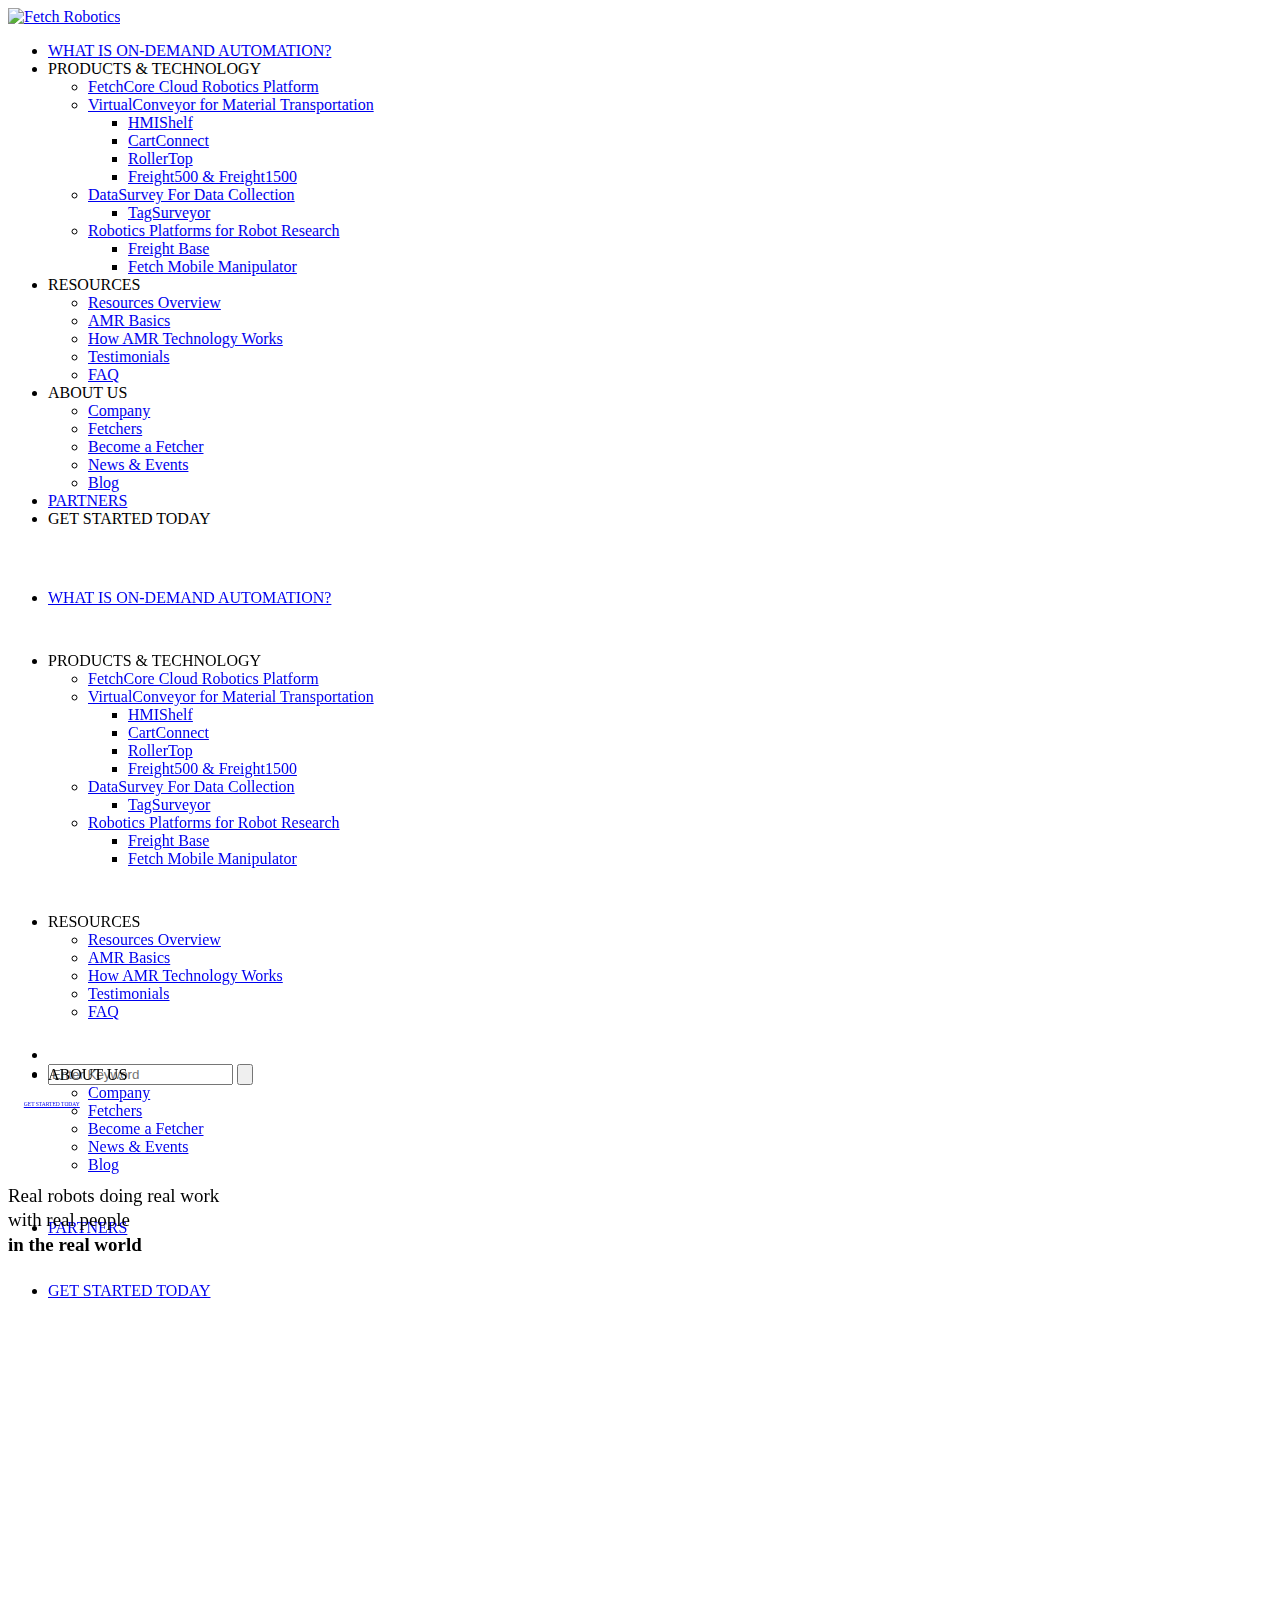
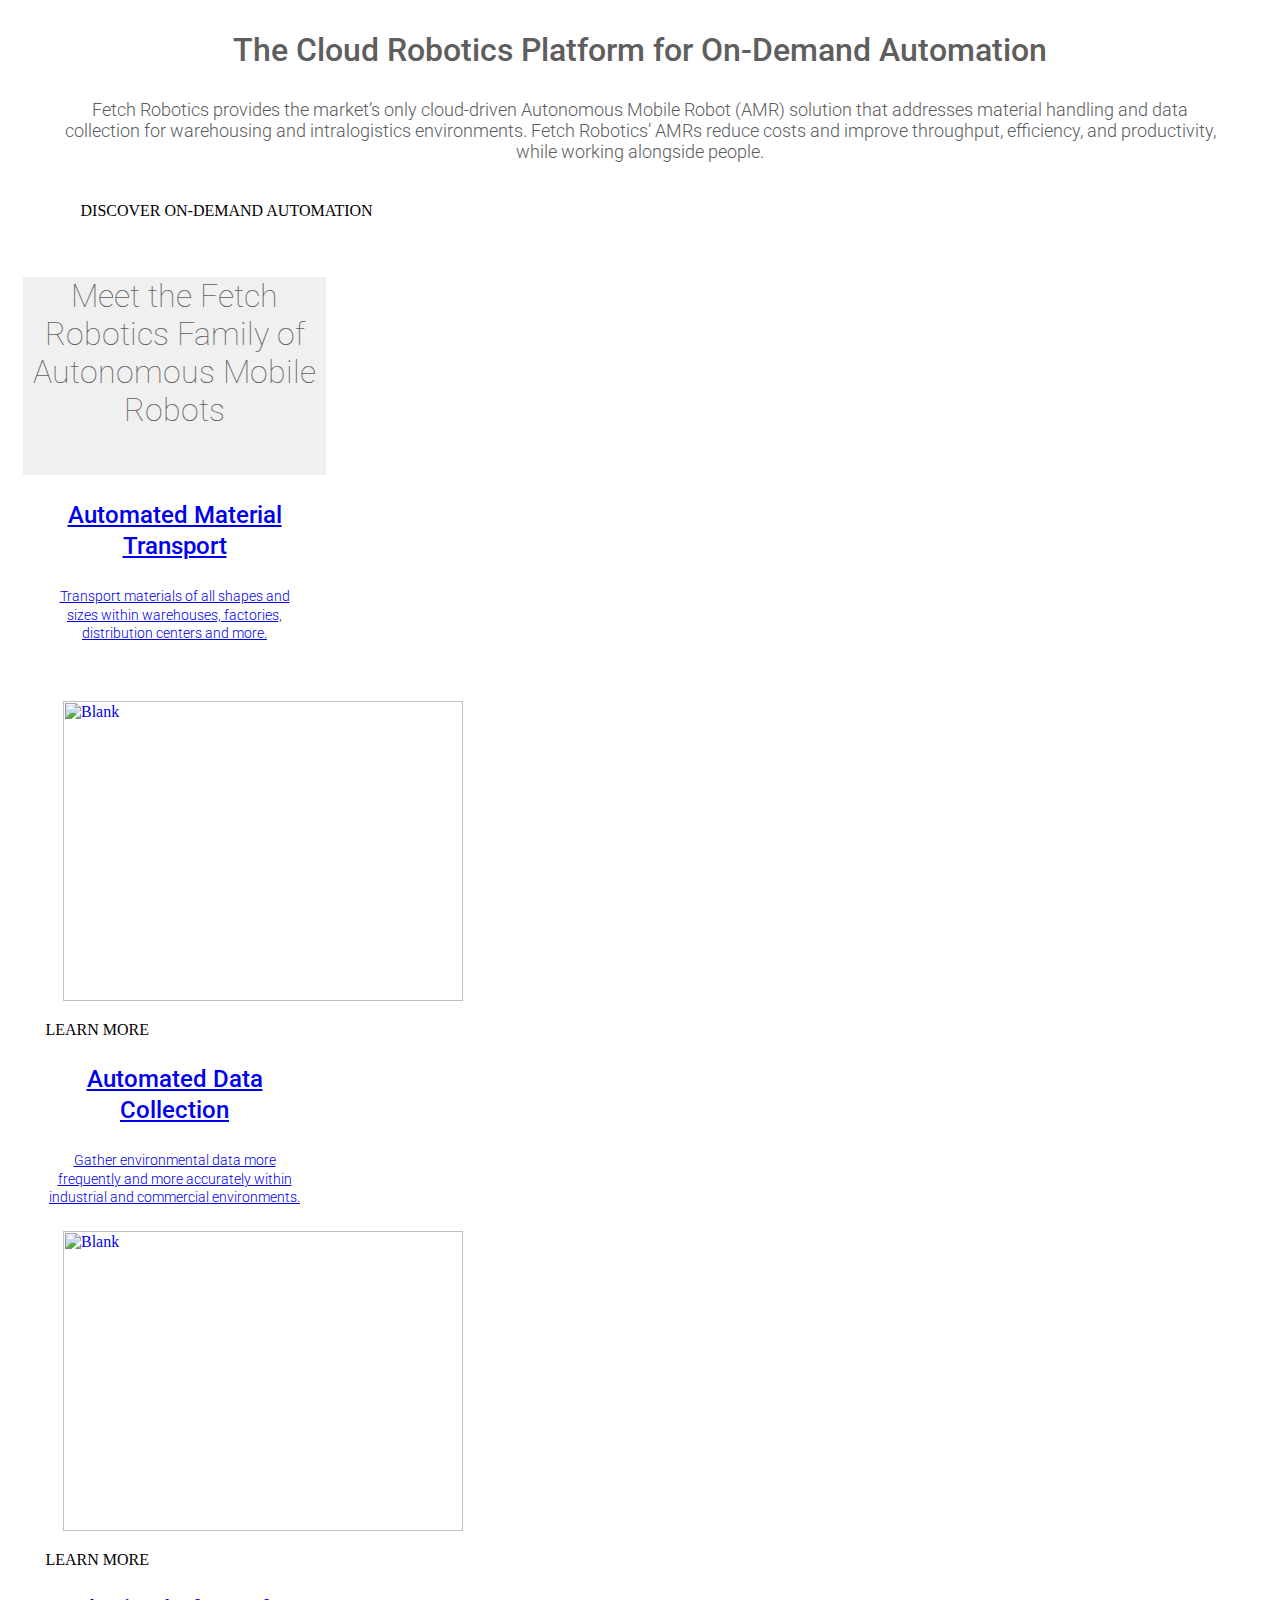
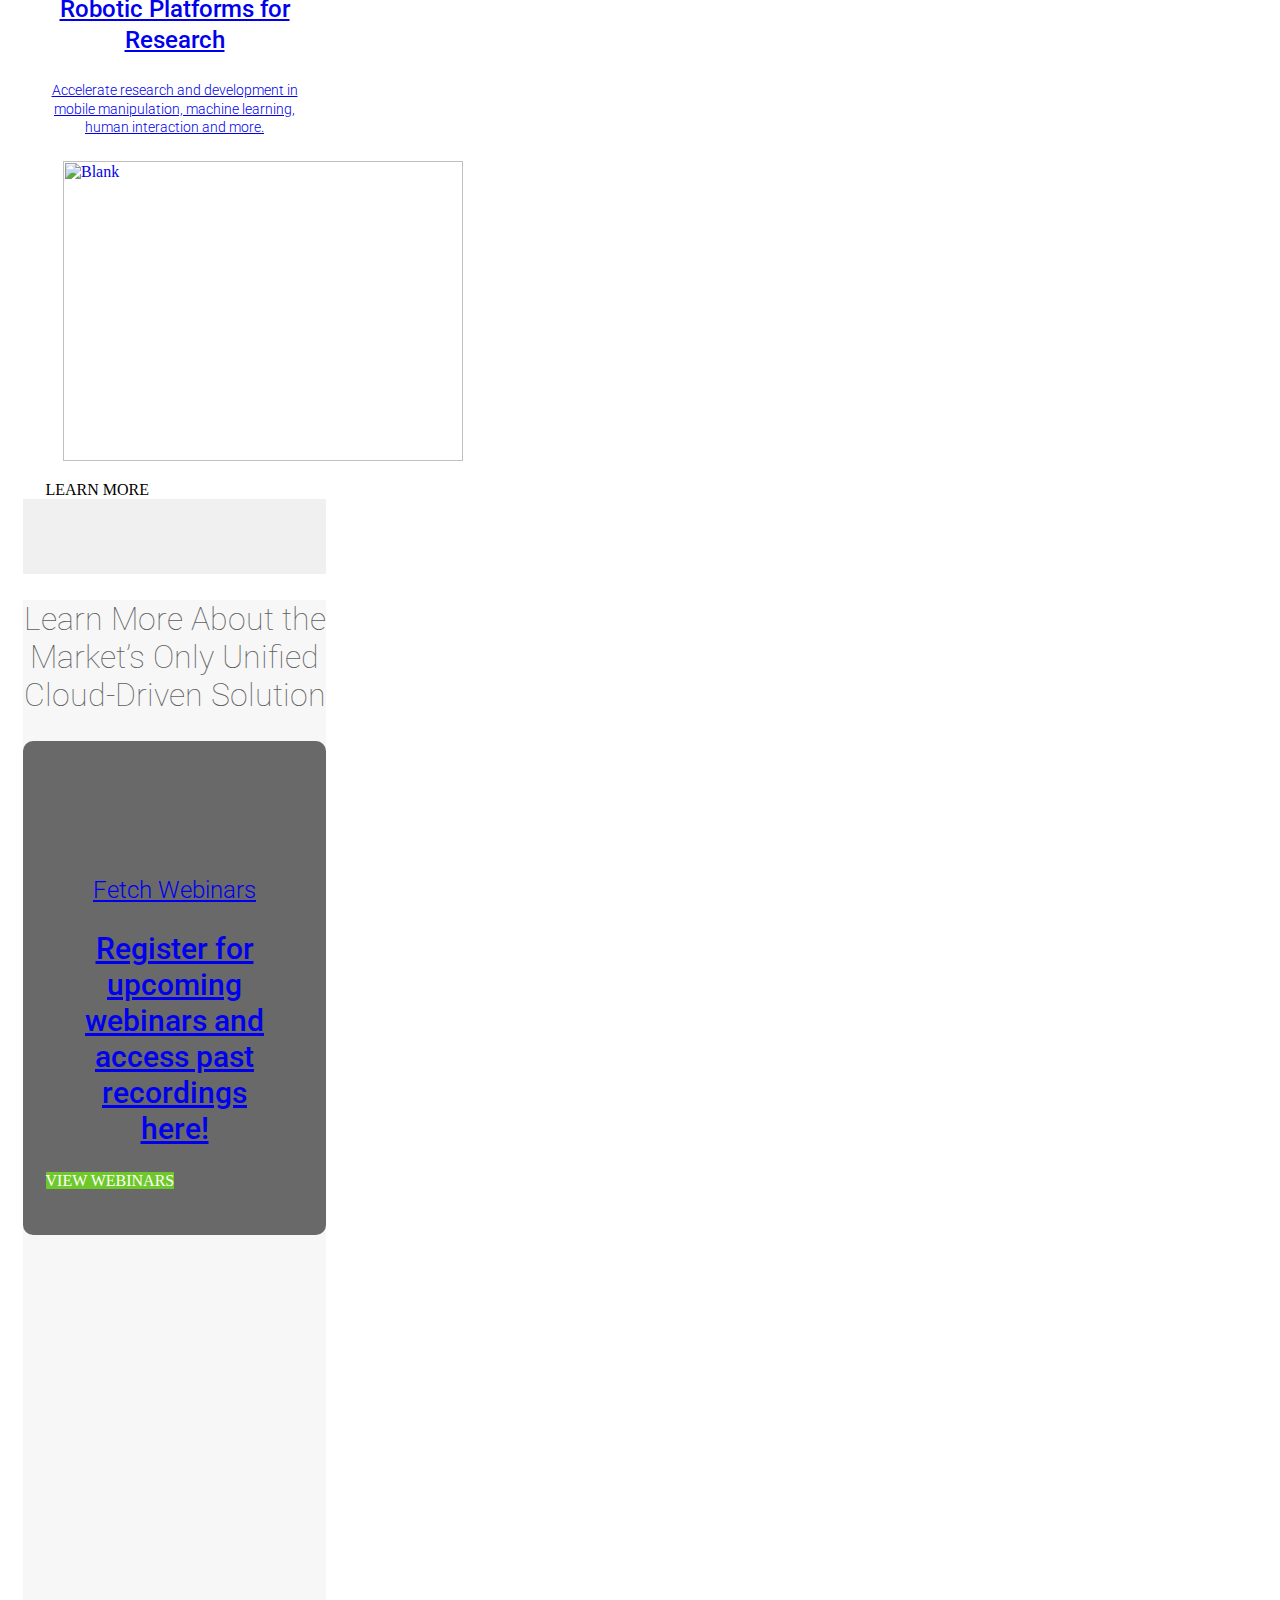
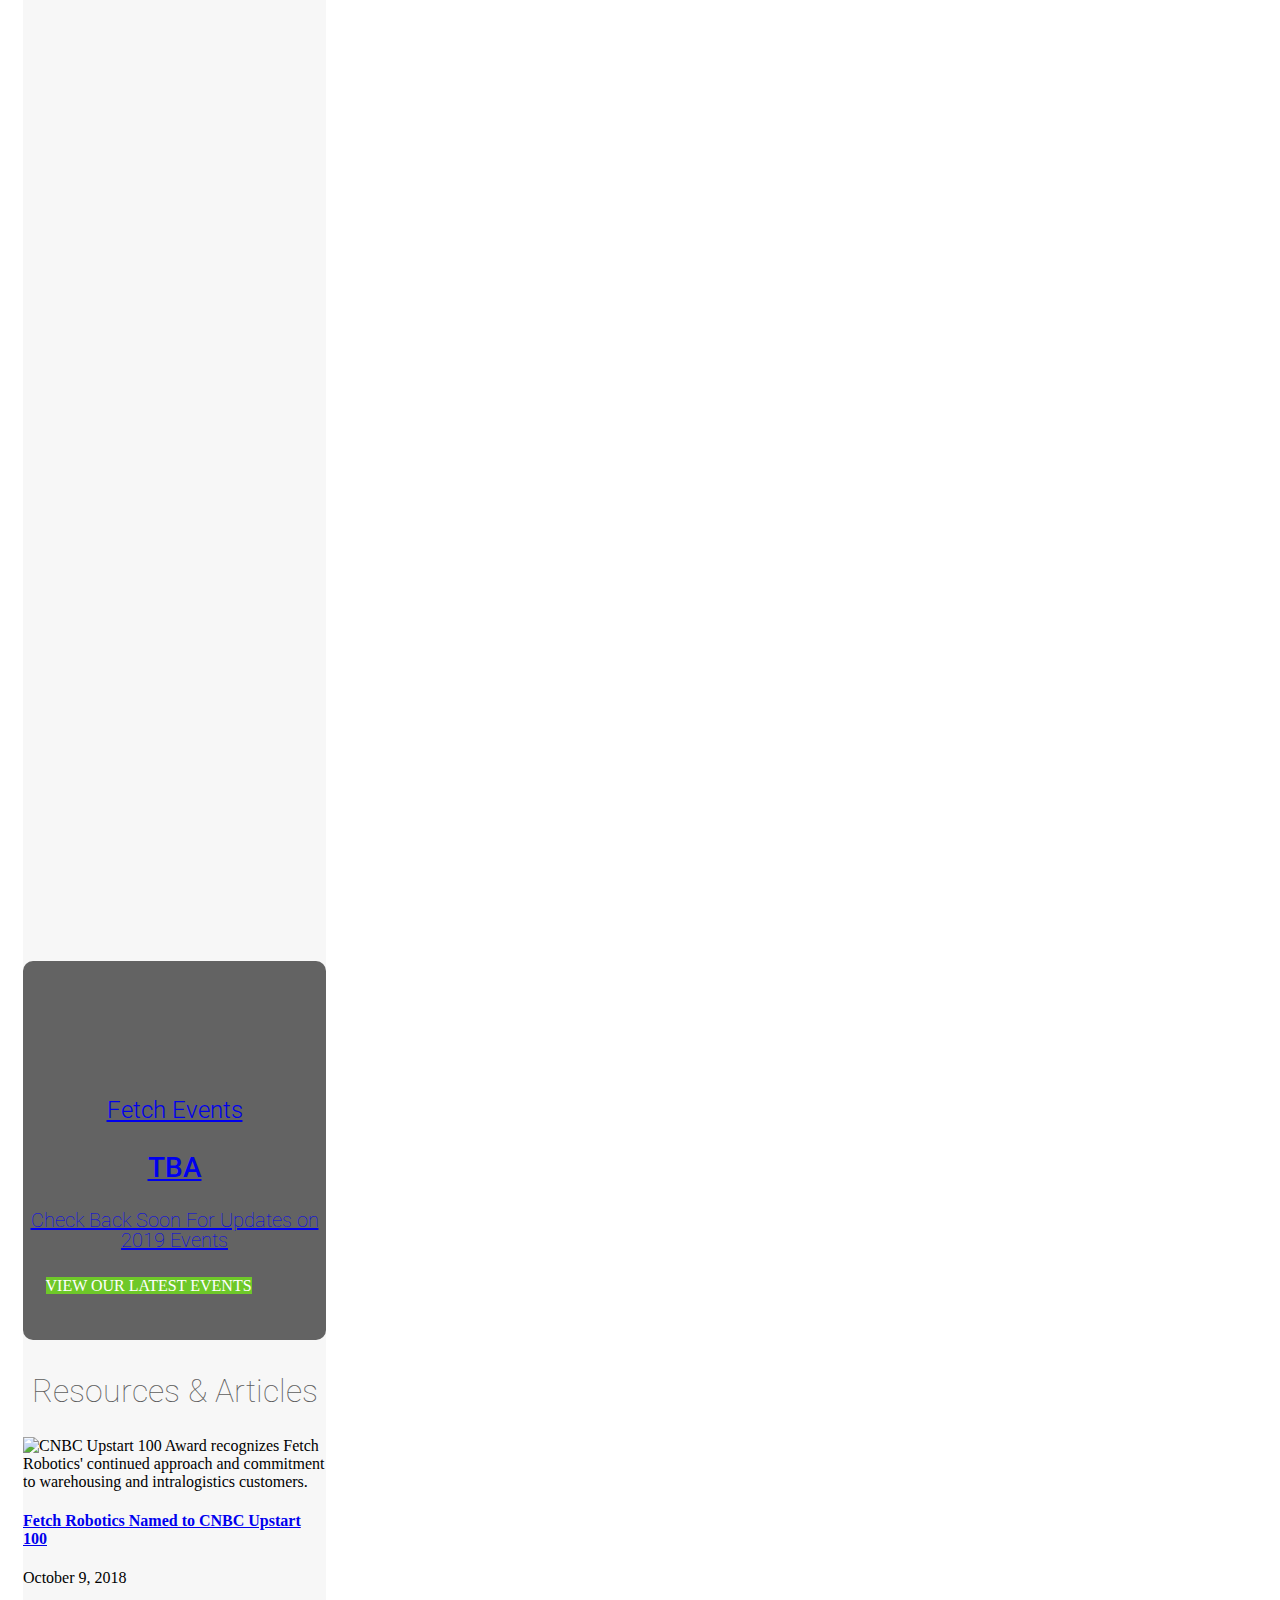
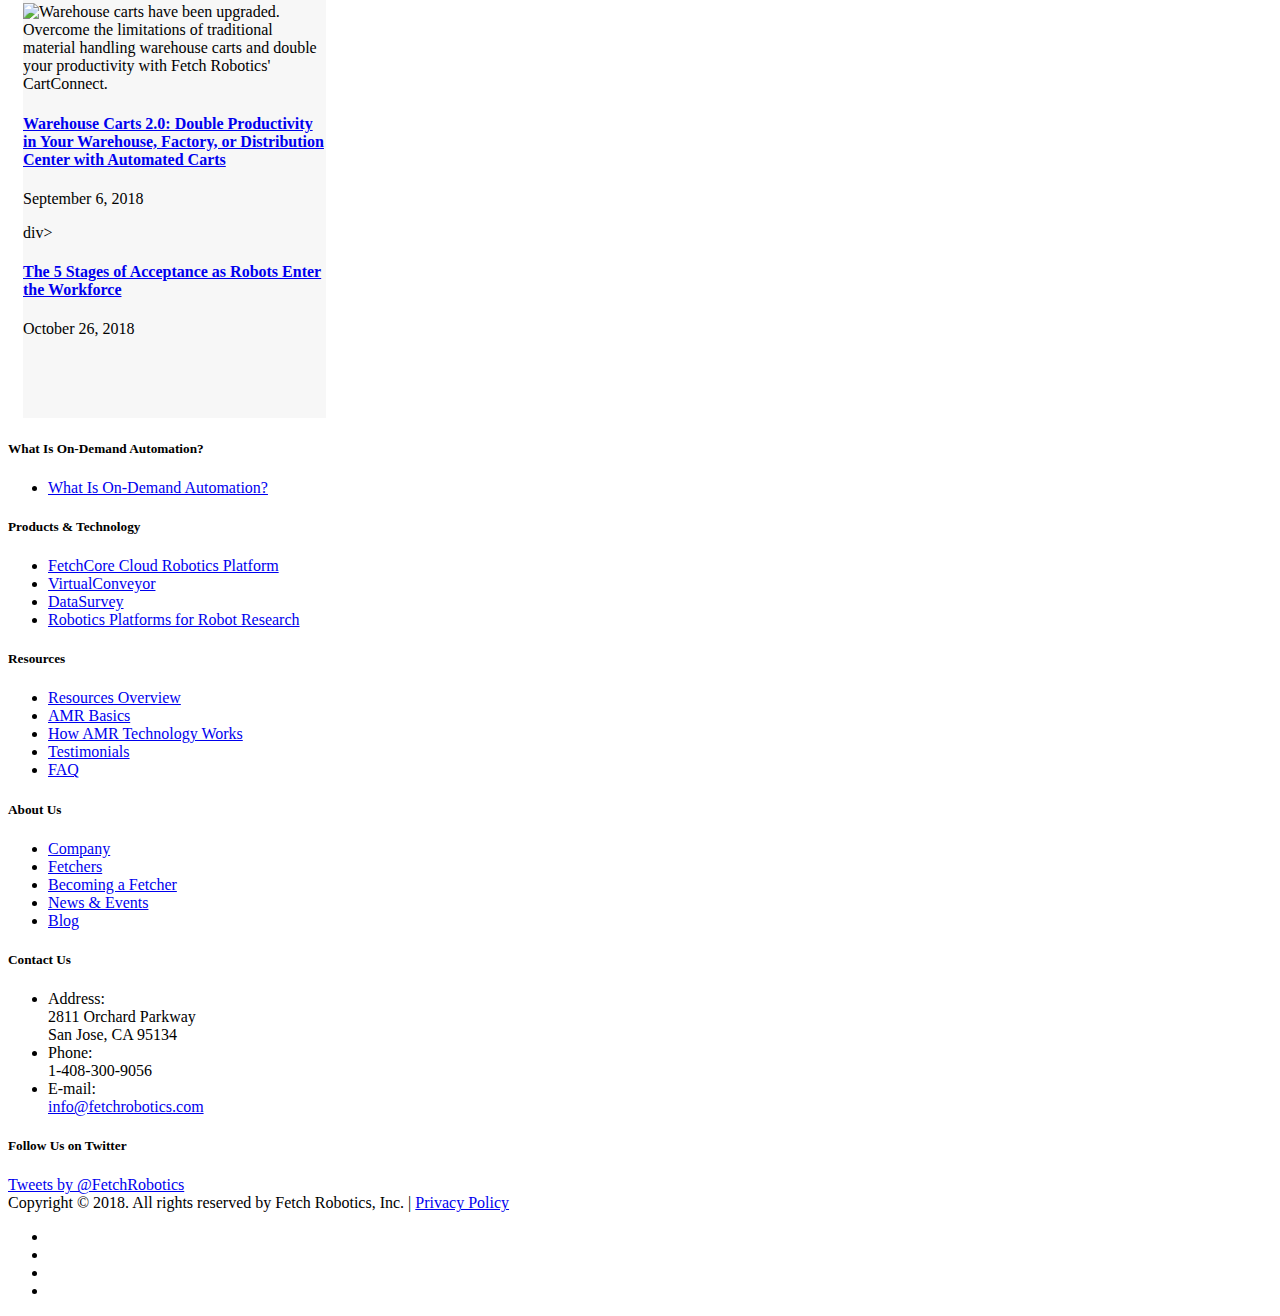
==== commit f8f86824: "remove link" ====
--- a/m.html
+++ b/m.html
@@ -1,6 +1,6 @@
 <html prefix="og: http://ogp.me/ns#" class="js no-touch cssanimations csstransitions js_active  vc_desktop  vc_transform  vc_transform  vc_transform skrollr skrollr-desktop" lang="en-US"><head><meta charset="UTF-8"><meta name="viewport" content="width=device-width, initial-scale=1.0"><link rel="profile" href="https://gmpg.org/xfn/11"><link rel="pingback" href="https://fetchrobotics.com/xmlrpc.php"><link rel="apple-touch-icon" sizes="114x114" href="https://fetch3.wpengine.com/wp-content/uploads/2017/11/logo-03.png"><link rel="apple-touch-icon" sizes="144x144" href="https://fetch3.wpengine.com/wp-content/uploads/2017/11/logo-04.png"><style id="kirki-css-vars"></style><title>Autonomous Mobile Robots That Improve Productivity | Fetch Robotics</title><link rel="stylesheet" href="https://fonts.googleapis.com/css?family=Roboto%3Ainherit%2C400%7CDosis%3Ainherit%2C400%7CRoboto%3A100%2C100i%2C300%2C300i%2C400%2C400i%2C500%2C500i%2C700%2C700i%7CRoboto%20Slab%3A100%2C300%2C400%2C700%7CRoboto%3A300%7CRoboto%3A100%2C100italic%2C300%2C300italic%2Cregular%2Citalic%2C500%2C500italic%2C700%2C700italic%2C900%2C900italic&amp;subset="> 
-<style type="text/css">.the_champ_horizontal_sharing .theChampSharing{color:#fff;border-width:0;border-style:solid;border-color:transparent}.the_champ_horizontal_sharing .theChampTCBackground{color:#666}.the_champ_horizontal_sharing .theChampSharing:hover{border-color:transparent}.the_champ_vertical_sharing .theChampSharing{color:#fff;border-width:0;border-style:solid;border-color:transparent}.the_champ_vertical_sharing .theChampTCBackground{color:#666}.the_champ_vertical_sharing .theChampSharing:hover{border-color:transparent}@media screen and (max-width:1300px){.the_champ_vertical_sharing{display:none!important}}.the_champ_vertical_sharing{top:45%!important}</style><meta name="description" content="Fetch Robotics is the pioneer of On-Demand Automation — the only solution that deploys Autonomous Mobile Robots (AMRs) for warehouses in just hours."><link rel="canonical" href="https://fetchrobotics.com/"><meta property="og:locale" content="en_US"><meta property="og:type" content="website"><meta property="og:title" content="Autonomous Mobile Robots That Improve Productivity | Fetch Robotics"><meta property="og:description" content="Fetch Robotics is the pioneer of On-Demand Automation — the only solution that deploys Autonomous Mobile Robots (AMRs) for warehouses in just hours."><meta property="og:url" content="https://fetchrobotics.com/"><meta property="og:site_name" content="Fetch Robotics"><meta name="twitter:card" content="summary_large_image"><meta name="twitter:description" content="Fetch Robotics is the pioneer of On-Demand Automation — the only solution that deploys Autonomous Mobile Robots (AMRs) for warehouses in just hours."><meta name="twitter:title" content="Autonomous Mobile Robots That Improve Productivity | Fetch Robotics"><meta name="twitter:site" content="@fetchrobotics"><meta name="twitter:creator" content="@fetchrobotics"><meta name="msvalidate.01" content="EB3919B44086C932B2800319736E50BB"><link rel="dns-prefetch" href="//fonts.googleapis.com"><link rel="alternate" type="application/rss+xml" title="Fetch Robotics » Feed" href="https://fetchrobotics.com/feed/"><link rel="alternate" type="application/rss+xml" title="Fetch Robotics » Comments Feed" href="https://fetchrobotics.com/comments/feed/"><style type="text/css">img.wp-smiley,img.emoji{display:inline!important;border:none!important;box-shadow:none!important;height:1em!important;width:1em!important;margin:0 .07em!important;vertical-align:-0.1em!important;background:none!important;padding:0!important}</style><link data-minify="1" rel="stylesheet" id="collapseomatic-css-css" href="https://fetchrobotics.com/wp-content/cache/min/1/wp-content/plugins/jquery-collapse-o-matic/light_style-ea3e308b29f1e3b39ed87c53f9cc77b1.css" type="text/css" media="all"><link data-minify="1" rel="stylesheet" id="siliconfolio-css" href="https://fetchrobotics.com/wp-content/cache/min/1/wp-content/plugins/pioneer-portfolio/framework/css/style-bb6acbb958df08fec5356ad66061cfac.css" type="text/css" media="all"><link rel="stylesheet" id="pioneer_vegas-css" href="https://fetchrobotics.com/wp-content/cache/busting/1/wp-content/plugins/pioneer-shortcodes/vc_extend/vegas.min-1.css" type="text/css" media="all"><link data-minify="1" rel="stylesheet" id="pioneer_vc_style-css" href="https://fetchrobotics.com/wp-content/cache/min/1/wp-content/plugins/pioneer-shortcodes/vc_extend/vc-1b80452f04c846948c55159a604b4280.css" type="text/css" media="all"><link data-minify="1" rel="stylesheet" id="tf-compiled-options-mobmenu-css" href="https://fetchrobotics.com/wp-content/cache/min/1/wp-content/uploads/titan-framework-mobmenu-css-00a88b4ab90678ad7557ac45a2751a8c.css" type="text/css" media="all"><link data-minify="1" rel="stylesheet" id="the_champ_frontend_css-css" href="https://fetchrobotics.com/wp-content/cache/min/1/wp-content/plugins/super-socializer/css/front-e4640eb4722a9d4551d06e65d713a340.css" type="text/css" media="all"><link data-minify="1" rel="stylesheet" id="the_champ_sharing_default_svg-css" href="https://fetchrobotics.com/wp-content/cache/min/1/wp-content/plugins/super-socializer/css/share-svg-f3d68f8ecdba7c03fc437662d086250f.css" type="text/css" media="all"><link data-minify="1" rel="stylesheet" id="js_composer_front-css" href="https://fetchrobotics.com/wp-content/cache/min/1/wp-content/uploads/js_composer/js_composer_front_custom-9a19241a77e7ea80efc0654157f4dace.css" type="text/css" media="all"><link data-minify="1" rel="stylesheet" id="js_composer_custom_css-css" href="https://fetchrobotics.com/wp-content/cache/min/1/wp-content/uploads/js_composer/custom-ad853ff3881c8b9345d5c9a3099da268.css" type="text/css" media="all"><link data-minify="1" rel="stylesheet" id="ms-main-css" href="https://fetchrobotics.com/wp-content/cache/min/1/wp-content/plugins/masterslider/public/assets/css/masterslider.main-79b8924de48965b59e3a5705b4c5b22b.css" type="text/css" media="all"><link data-minify="1" rel="stylesheet" id="ms-custom-css" href="https://fetchrobotics.com/wp-content/cache/min/1/wp-content/uploads/masterslider/custom-b539b1d9c92f41a367cb307bada4a716.css" type="text/css" media="all"><link rel="stylesheet" id="bootstrap-css" href="https://fetchrobotics.com/wp-content/cache/busting/1/wp-content/themes/pioneer/assets/css/bootstrap.min-1.0.2.css" type="text/css" media="all"><link rel="stylesheet" id="pioneer-style-css" href="https://fetchrobotics.com/wp-content/cache/busting/1/wp-content/themes/pioneer/style-1.0.2.css" type="text/css" media="all"><link data-minify="1" rel="stylesheet" id="pioneer-style-css-css" href="https://fetchrobotics.com/wp-content/cache/min/1/wp-content/themes/pioneer/assets/css/theme-style-ae476781507d192c943ba34981cf8eae.css" type="text/css" media="all"><style id="pioneer-style-css-inline-css" type="text/css">#status{background:#0081c2}a:hover,a:focus{color:#0081c2}.search-area form>div:before{color:#0081c2}.navbar-custom .nav li.active a{color:#0081c2!important}.navbar-custom .nav li.active a:hover{color:#0081c2}.nav .badge{background-color:#0081c2}.navbar-nav ul.sm-nowrap .current-menu-ancestor>a{color:#0081c2}.navbar-nav ul.sm-nowrap .current-menu-ancestor li.current-menu-item a{color:#0081c2}.posts .widget-title{border-bottom:1px solid #0081c2}.posts .widget>h5{border-bottom:2px solid #0081c2}.sidebar .widget-title:after{background:#0081c2}.entry-meta ul li i{color:#0081c2}.entry-meta ul li a:hover{color:#0081c2}.nav-previous a:hover{background:#0081c2}.nav-next a:hover{background:#0081c2}.image-slider a.video-thumb:hover:after{background:#0081c2}.image-slider a.video-thumb:before{color:#0081c2}.meta-slider i{color:#0081c2}button:hover,html input[type='button']:hover,input[type='reset']:hover,input[type='submit']:hover{background:#0081c2}.search-content form>div:before{color:#0081c2}.tagcloud a:hover{background:#0081c2}.pioneer_image_wrapper{background:#0081c2}.tweet_list li:before{color:#0081c2}.tweet_text a{color:#0081c2}.rsBlock-meta li i{color:#0081c2}.gallery-slider .owl-nav [class*='owl-']:hover{background:#0081c2}.promo-text.icons{color:#0081c2}.promo-border.icons{color:#0081c2}.promo-icon i{color:#0081c2}.hi-icon-effect .hi-icon{color:#0081c2}.pioneer_icon_box .multi-serv-icon{background:#0081c2}.multi-serv-icon i{color:#0081c2}.small-block.creative .small-title-sub{color:#0081c2}.small-list ul li i{color:#0081c2}.small-title:before{background-color:#0081c2}.about-us-title:before{background-color:#0081c2}.about-us-list ul li i{color:#0081c2}.color-bold{color:#0081c2}.serv-marg i{color:#0081c2}.serv-icon i{color:#0081c2}.blog-desc li i{color:#0081c2}.progress-bar{background-color:#0081c2}.woocommerce-breadcrumb a{color:#0081c2}.soc-about li a:hover{color:#0081c2}.fact-icon{color:#0081c2}.nav-links a:hover{border-color:#0081c2;background:#0081c2}.nav-links span.current{background:#0081c2}.pioneer_pg_single span{border:1px solid #0081c2}.pioneer_pg_single a:hover>span{border:1px solid #0081c2}.contact-composer li i{color:#0081c2}.footer .footer-area .soc-footer li a:hover{color:#0081c2}.post-set:hover ul.icon-links li a:hover,.post-set:hover ul.icon-links li a:focus{color:#0081c2}.blog-main:hover ul.icon-links li a:hover,.blog-main:hover ul.icon-links li a:focus{color:#0081c2}.new-services .new-services-icon span{color:#0081c2}.new-services .new-services-icon:after{background:#0081c2}.contact-icon{background:#0081c2}.pricing_tables_name{color:#0081c2}.pricing_tables_buttons a{background:#0081c2}.burger_pioneer_menu_overlay_normal .burger_pioneer_main_menu .current-menu-parent>a,.burger_pioneer_menu_overlay_normal .burger_pioneer_main_menu .current-page-parent>a,.burger_pioneer_menu_overlay_normal .burger_pioneer_main_menu .current_page_parent>a{color:#0081c2}.burger_pioneer_menu_overlay_normal .burger_pioneer_main_menu li.menu-item-has-children>a.sub-active{color:#0081c2}.burger_pioneer_menu_overlay_normal li.current-menu-item>a,.burger_pioneer_menu_overlay_normal li.current-page-item>a{color:#0081c2}.menu-transparent .navbar.top-nav-collapse .nav>li>a.active-menu{color:#0081c2!important}.scroll-top{background-color:#0081c2}.travel-deals-list ul li i{color:#0081c2}.food-deals-list i{color:#0081c2}.btn-pink{border:2px solid #0081c2;background-color:#0081c2}.carousel-indicators .active{background-color:#0081c2}figure.effect-bubba:hover{background:#0081c2}.video-button a:hover{color:#0081c2}.services-list i{color:#0081c2}.single-portfolio-list li i{color:#0081c2}.woocommerce-error,.woocommerce-info,.woocommerce-message{border-top:3px solid #0081c2!important}.woocommerce-message{border-top-color:#0081c2!important}.woocommerce-message:before{color:#0081c2!important}.woocommerce #respond input#submit.added::after,.woocommerce a.button.added::after,.woocommerce button.button.added::after,.woocommerce input.button.added::after{color:#FF3B30!important}.pioneer_cart_icon{background-color:#0081c2}.woocommerce a.button.woo-button-home:hover{color:#0081c2!important}.woocommerce-info{border-top-color:#0081c2!important}.woocommerce-info:before{color:#0081c2!important}.woocommerce-error:before{color:#0081c2!important}.woocommerce-error{border-top-color:#0081c2!important}.badge.pricing.sale{background-color:#0081c2}.page-numbers span.current{background-color:#0081c2}.page-numbers span.current:focus,.page-numbers a:hover{background-color:#0081c2}#load_more_port_masorny_posts.disabled,#load_more_port_masorny_posts.disabled:hover{background:#0081c2;border-color:#0081c2}#load_more_port_masorny_posts:hover{border-color:#0081c2;background:#0081c2}.pioneer_conosle_done_text i:before{background:#0081c2}.video-button a:hover i{color:#0081c2}.current-cat .filter_button,.filter_button:hover{border-color:#0081c2;background:#0081c2}figure.effect-bubba:hover figcaption{background:#0081c2}.post-thumbnail .single-item{background:rgba(0,129,194,.6)}.page-numbers span.current:focus,.page-numbers span.current:hover{background-color:#0081c2}</style><link rel="stylesheet" id="fontawesome-icons-css" href="https://fetchrobotics.com/wp-content/cache/busting/1/wp-content/themes/pioneer/assets/css/font-awesome.min-1.0.2.css" type="text/css" media="all"><link data-minify="1" rel="stylesheet" id="simple-icons-css" href="https://fetchrobotics.com/wp-content/cache/min/1/wp-content/themes/pioneer/assets/css/simple-line-icons-df26c8459e3115ef2bb80607195c35b2.css" type="text/css" media="all"><link data-minify="1" rel="stylesheet" id="linea-icons-css" href="https://fetchrobotics.com/wp-content/cache/min/1/wp-content/themes/pioneer/assets/css/linea-icons-2b99685fd3344d46d61d1ad68a7efc76.css" type="text/css" media="all"><link data-minify="1" rel="stylesheet" id="owl-carousel-css" href="https://fetchrobotics.com/wp-content/cache/min/1/wp-content/themes/pioneer/assets/css/owl.carousel-62a62a32e37877931c22877282447ab9.css" type="text/css" media="all"><link data-minify="1" rel="stylesheet" id="swipebox-css" href="https://fetchrobotics.com/wp-content/cache/min/1/wp-content/themes/pioneer/assets/css/swipebox-dbf78d679842e62a925b4e9e6802c668.css" type="text/css" media="all"><link data-minify="1" rel="stylesheet" id="animate-css" href="https://fetchrobotics.com/wp-content/cache/min/1/wp-content/themes/pioneer/assets/css/animate-077e539ea2ab56f4af07ba3b25ca9c87.css" type="text/css" media="all"><link data-minify="1" rel="stylesheet" id="pioneer-woocommerce-css" href="https://fetchrobotics.com/wp-content/cache/min/1/wp-content/themes/pioneer/assets/css/woocommerce-09a804d03f5ae7d2050236d3ec495979.css" type="text/css" media="all"><link data-minify="1" rel="stylesheet" id="pioneer-responsive-css" href="https://fetchrobotics.com/wp-content/cache/min/1/wp-content/themes/pioneer/assets/css/responsive-4bc1825dec43e686a167429b381aec90.css" type="text/css" media="all"><link data-minify="1" rel="stylesheet" id="gforms-custom-css" href="https://fetchrobotics.com/wp-content/cache/min/1/wp-content/themes/pioneer/assets/css/gravity-forms-6493e4cbbf345341e659dcd8c4593f27.css" type="text/css" media="all"><link data-minify="1" rel="stylesheet" id="getting-started-css" href="https://fetchrobotics.com/wp-content/cache/min/1/wp-content/themes/pioneer/assets/css/getting-started-244e9faaaa2f61fe2208b9a7a1b57939.css" type="text/css" media="all"><link data-minify="1" rel="stylesheet" id="cssmobmenu-icons-css" href="https://fetchrobotics.com/wp-content/cache/min/1/wp-content/plugins/mobile-menu/includes/css/mobmenu-icons-9517b3e9a1169b92d6a173271ef5b956.css" type="text/css" media="all"> <meta name="generator" content="MasterSlider 3.2.0 - Responsive Touch Image Slider"><style type="text/css" media="screen">.menu-item.hide_this_item{display:none!important}</style><meta name="generator" content="Powered by WPBakery Page Builder - drag and drop page builder for WordPress."> <!--[if lte IE 9]><link rel="stylesheet" type="text/css" href="https://fetchrobotics.com/wp-content/plugins/js_composer/assets/css/vc_lte_ie9.min.css" media="screen"><![endif]--><style>@media only screen and (min-width:1131px){.mob_menu,.mob_menu_left_panel,.mob_menu_right_panel,.mobmenu{display:none!important}}@media only screen and (max-width:1131px){.menu-transparent .navbar{display:none!important}.mob-menu-left-panel .mobmenu-left-bt,.mob-menu-right-panel .mobmenu-right-bt{position:absolute;right:0;top:10px;font-size:30px}.mob-menu-slideout .mob-cancel-button{display:none}.mobmenu,.mob-menu-left-panel,.mob-menu-right-panel{display:block}.mobmenur-container i{color:#222}.mobmenul-container i{color:#5b5c60}.mobmenul-container img{max-height:40px;float:left}.mobmenur-container img{max-height:40px;float:right}#mobmenuleft li a,#mobmenuleft li a:visited{color:#5b5c60}.mobmenu_content h2,.mobmenu_content h3,.show-nav-left .mob-menu-copyright,.show-nav-left .mob-expand-submenu i{color:#5b5c60}.mobmenu_content #mobmenuleft li:hover,.mobmenu_content #mobmenuright li:hover{background-color:rgba(255,255,255,0)}.mobmenu_content #mobmenuright li:hover{background-color:#0881c2}.mobmenu_content #mobmenuleft .sub-menu{background-color:#fff;margin:0;color:#5b5c60;width:100%;position:initial}.mob-menu-left-panel .mob-cancel-button{color:#5b5c60}.mob-menu-right-panel .mob-cancel-button{color:#000}.mob-menu-slideout-over .mobmenu_content{padding-top:40px}.mob-menu-left-bg-holder{opacity:1;background-attachment:fixed;background-position:center top;-webkit-background-size:cover;-moz-background-size:cover;background-size:cover}.mob-menu-right-bg-holder{opacity:1;background-attachment:fixed;background-position:center top;-webkit-background-size:cover;-moz-background-size:cover;background-size:cover}.mobmenu_content #mobmenuleft .sub-menu a{color:#5b5c60}.mobmenu_content #mobmenuright .sub-menu a{color:#222}.mobmenu_content #mobmenuright .sub-menu .sub-menu{background-color:inherit}.mobmenu_content #mobmenuright .sub-menu{background-color:#eff1f1;margin:0;color:#222;position:initial;width:100%}#mobmenuleft li a:hover{color:#0081c2}#mobmenuright li a,#mobmenuright li a:visited,.show-nav-right .mob-menu-copyright,.show-nav-right .mob-expand-submenu i{color:#222}#mobmenuright li a:hover{color:#fff}.mobmenul-container{top:5px;margin-left:5px}.mobmenur-container{top:5px;margin-right:5px}.mobmenu .sub-menu li a{padding-left:50px}.mobmenu .sub-menu .sub-menu li a{padding-left:75px}.mob-menu-logo-holder{padding-top:0;text-align:center;;}.mob-menu-header-holder{background-color:#fff;height:40px;width:100%;font-weight:700;position:fixed;top:0;right:0;z-index:99998;color:#000;display:block}.mobmenu-push-wrap,body.mob-menu-slideout-over{padding-top:40px}.mob-menu-slideout .mob-menu-left-panel{background-color:#fff;;width:270px;-webkit-transform:translateX(-270px);-moz-transform:translateX(-270px);-ms-transform:translateX(-270px);-o-transform:translateX(-270px);transform:translateX(-270px)}.mob-menu-slideout .mob-menu-right-panel{background-color:#f9f9f9;width:270px;-webkit-transform:translateX(270px);-moz-transform:translateX(270px);-ms-transform:translateX(270px);-o-transform:translateX(270px);transform:translateX(270px)}.mob-menu-slideout.show-nav-left .mobmenu-push-wrap,.mob-menu-slideout.show-nav-left .mob-menu-header-holder{-webkit-transform:translate(270px,0);-moz-transform:translate(270px,0);-ms-transform:translate(270px,0);-o-transform:translate(270px,0);transform:translate(270px,0);-webkit-transform:translate3d(270px,0,0);-moz-transform:translate3d(270px,0,0);-ms-transform:translate3d(270px,0,0);-o-transform:translate3d(270px,0,0);transform:translate3d(270px,0,0)}.mob-menu-slideout.show-nav-right .mobmenu-push-wrap,.mob-menu-slideout.show-nav-right .mob-menu-header-holder{-webkit-transform:translate(-270px,0);-moz-transform:translate(-270px,0);-ms-transform:translate(-270px,0);-o-transform:translate(-270px,0);transform:translate(-270px,0);-webkit-transform:translate3d(-270px,0,0);-moz-transform:translate3d(-270px,0,0);-ms-transform:translate3d(-270px,0,0);-o-transform:translate3d(-270px,0,0);transform:translate3d(-270px,0,0)}.mobmenu-overlay{opacity:0}.mob-menu-slideout-top .mobmenu-overlay,.mob-menu-slideout .mob-menu-right-panel .mob-cancel-button,.mob-menu-slideout .mob-menu-left-panel .mob-cancel-button{display:none!important}.show-nav-left .mobmenu-overlay,.show-nav-right .mobmenu-overlay{width:100%;height:100%;background:rgba(0,0,0,.83);z-index:99999;position:absolute;left:0;top:0;opacity:1;-webkit-transition:.5s ease;-moz-transition:.5s ease;-ms-transition:.5s ease;-o-transition:.5s ease;transition:.5s ease;position:fixed;cursor:pointer}.mob-menu-slideout-over .mob-menu-left-panel{display:block!important;background-color:#fff;;width:270px;-webkit-transform:translateX(-270px);-moz-transform:translateX(-270px);-ms-transform:translateX(-270px);-o-transform:translateX(-270px);transform:translateX(-270px);-webkit-transition:-webkit-transform .5s;-moz-transition:-moz-transform .5s;-ms-transition:-ms-transform .5s;-o-transition:-o-transform .5s;transition:transform .5s}.mob-menu-slideout-over .mob-menu-right-panel{display:block!important;background-color:#f9f9f9;;width:270px;-webkit-transform:translateX(270px);-moz-transform:translateX(270px);-ms-transform:translateX(270px);-o-transform:translateX(270px);transform:translateX(270px);-webkit-transition:-webkit-transform .5s;-moz-transition:-moz-transform .5s;-ms-transition:-ms-transform .5s;-o-transition:-o-transform .5s;transition:transform .5s}.mob-menu-slideout-over.show-nav-left .mob-menu-left-panel{display:block!important;background-color:#fff;;width:270px;-webkit-transform:translateX(0);-moz-transform:translateX(0);-ms-transform:translateX(0);-o-transform:translateX(0);transform:translateX(0);-webkit-transition:-webkit-transform .5s;-moz-transition:-moz-transform .5s;-ms-transition:-ms-transform .5s;-o-transition:-o-transform .5s;transition:transform .5s}.show-nav-right.mob-menu-slideout-over .mob-menu-right-panel{display:block!important;background-color:#f9f9f9;width:270px;-webkit-transform:translateX(0);-moz-transform:translateX(0);-ms-transform:translateX(0);-o-transform:translateX(0);transform:translateX(0)}.mob-menu-slideout .mob-menu-left-panel,.mob-menu-slideout-over .mob-menu-left-panel{position:fixed;top:0;height:100%;z-index:300000;overflow-y:auto;overflow-x:hidden;opacity:1}.mob-menu-slideout .mob-menu-right-panel,.mob-menu-slideout-over .mob-menu-right-panel{position:fixed;top:0;right:0;height:100%;z-index:300000;overflow-y:auto;overflow-x:hidden;opacity:1}.mobmenu .headertext{color:#222}.headertext span{position:initial;line-height:40px}.mob-menu-slideout .mobmenu-push-wrap,.mob-menu-slideout .mob-menu-header-holder{-webkit-transition:-webkit-transform .5s;-moz-transition:-moz-transform .5s;-ms-transition:-ms-transform .5s;-o-transition:-o-transform .5s;transition:transform .5s;-webkit-transform:translate(0,0);-moz-transform:translate(0,0);-ms-transform:translate(0,0);-o-transform:translate(0,0);transform:translate(0,0);-webkit-transform:translate3d(0,0,0);-moz-transform:translate3d(0,0,0);-ms-transform:translate3d(0,0,0);-o-transform:translate3d(0,0,0);transform:translate3d(0,0,0)}html,body{overflow-x:hidden}.hidden-overflow{overflow:hidden!important}.mob-menu-slideout .mob-menu-left-panel{position:fixed;top:0;height:100%;z-index:300000;overflow-y:auto;overflow-x:hidden;opacity:1;-webkit-transition:-webkit-transform .5s;-moz-transition:-moz-transform .5s;-ms-transition:-ms-transform .5s;-o-transition:-o-transform .5s;transition:transform .5s}.mob-menu-slideout.show-nav-left .mob-menu-left-panel{transition:transform .5s;-webkit-transform:translateX(0);-moz-transform:translateX(0);-ms-transform:translateX(0);-o-transform:translateX(0);transform:translateX(0)}body.admin-bar .mobmenu{top:32px}@media screen and (max-width:782px){body.admin-bar .mobmenu{top:46px}}.mob-menu-slideout .mob-menu-right-panel{position:fixed;top:0;right:0;height:100%;z-index:300000;overflow-y:auto;overflow-x:hidden;opacity:1;-webkit-transition:-webkit-transform .5s;-moz-transition:-moz-transform .5s;-ms-transition:-ms-transform .5s;-o-transition:-o-transform .5s;transition:transform .5s}.mob-menu-slideout.show-nav-right .mob-menu-right-panel{transition:transform .5s;-webkit-transform:translateX(0);-moz-transform:translateX(0);-ms-transform:translateX(0);-o-transform:translateX(0);transform:translateX(0)}.show-nav-left .mobmenu-push-wrap{height:100%}.mob-menu-slideout.show-nav-left .mobmenu-push-wrap,.show-nav-left .mob-menu-header-holder{-webkit-transition:-webkit-transform .5s;-moz-transition:-moz-transform .5s;-ms-transition:-ms-transform .5s;-o-transition:-o-transform .5s;transition:transform .5s}.show-nav-right .mobmenu-push-wrap{height:100%}.mob-menu-slideout.show-nav-right .mobmenu-push-wrap,.mob-menu-slideout.show-nav-right .mob-menu-header-holder{-webkit-transition:-webkit-transform .5s;-moz-transition:-moz-transform .5s;-ms-transition:-ms-transform .5s;-o-transition:-o-transform .5s;transition:transform .5s}.widget img{max-width:100%}#mobmenuleft,#mobmenuright{margin:0;padding:0}#mobmenuleft li>ul{display:none;left:15px}.mob-expand-submenu{position:relative;right:0;float:right;margin-top:-50px}.mob-expand-submenu i{padding:12px}#mobmenuright li>ul{display:none;left:15px}.rightmbottom,.rightmtop{padding-left:10px;padding-right:10px}.mobmenu_content{z-index:1;height:100%;overflow:auto}.mobmenu_content li a{display:block;letter-spacing:1px;padding:10px 20px;text-decoration:none}.mobmenu_content li{list-style:none}.mob-menu-left-panel li,.leftmbottom,.leftmtop{padding-left:0%;padding-right:0%}.mob-menu-right-panel li,.rightmbottom,.rightmtop{padding-left:0%;padding-right:0%}.mob-menu-slideout .mob_menu_left_panel_anim{-webkit-transition:all .30s ease-in-out!important;transition:all .30s ease-in-out!important;transform:translate(0)!important;-ms-transform:translate(0)!important;-webkit-transform:translate(0)!important}.mob-menu-slideout .mob_menu_right_panel_anim{-webkit-transition:all .30s ease-in-out!important;transition:all .30s ease-in-out!important;transform:translate(0)!important;-ms-transform:translate(0)!important;-webkit-transform:translate(0)!important}.mobmenul-container{position:absolute}.mobmenur-container{position:absolute;right:0}.mob-menu-slideout .mob_menu_left_panel{width:230px;height:100%;position:fixed;top:0;left:0;z-index:99999999;transform:translate(-230px);-ms-transform:translate(-230px);-webkit-transform:translate(-230px);transition:all .30s ease-in-out!important;-webkit-transition:all .30s ease-in-out!important;overflow:hidden}.leftmbottom h2{font-weight:700;background-color:transparent;color:inherit}.show-nav-right .mobmenur-container img,.show-nav-left .mobmenul-container img,.mobmenu .mob-cancel-button,.show-nav-left .mobmenu .mob-menu-icon,.show-nav-right .mobmenu .mob-menu-icon,.mob-menu-slideout-over.show-nav-left .mobmenur-container,.mob-menu-slideout-over.show-nav-right .mobmenul-container{display:none}.show-nav-left .mobmenu .mob-cancel-button,.mobmenu .mob-menu-icon,.show-nav-right .mobmenu .mob-cancel-button{display:block}.mobmenul-container i{line-height:30px;font-size:30px;float:left}.left-menu-icon-text{float:left;line-height:30px;color:#222}.right-menu-icon-text{float:right;line-height:30px;color:#222}.mobmenur-container i{line-height:30px;font-size:30px;float:right}.mobmenu_content .widget{padding-bottom:0;padding:20px}.mobmenu input[type="text"]:focus,.mobmenu input[type="email"]:focus,.mobmenu textarea:focus,.mobmenu input[type="tel"]:focus,.mobmenu input[type="number"]:focus{border-color:rgba(0,0,0,0)!important}.mob-expand-submenu i{padding:12px;top:10px;position:relative;font-weight:600;cursor:pointer}.nav,.main-navigation,.hide{display:none!important}.mob-menu-left-bg-holder,.mob-menu-right-bg-holder{width:100%;height:100%;position:absolute;z-index:-50;background-repeat:no-repeat;top:0;left:0}.mobmenu_content .sub-menu{display:none}.mob-standard-logo{display:inline-block;height:40px!important}.mob-retina-logo{height:40px!important}}.mobmenu-push-wrap{height:100%}.no-menu-assigned{font-size:12px;padding-left:10px;margin-top:20px;position:absolute}</style><link rel="icon" href="https://fetchrobotics.com/wp-content/uploads/2017/01/old--favicon-fetch-1-150x150.png" sizes="32x32"><link rel="icon" href="https://fetchrobotics.com/wp-content/uploads/2017/01/old--favicon-fetch-1-300x300.png" sizes="192x192"><link rel="apple-touch-icon-precomposed" href="https://fetchrobotics.com/wp-content/uploads/2017/01/old--favicon-fetch-1-300x300.png"><meta name="msapplication-TileImage" content="https://fetchrobotics.com/wp-content/uploads/2017/01/old--favicon-fetch-1-300x300.png"><style type="text/css" id="wp-custom-css">.single-post h1{color:#fff!important;font-family:'Roboto',serif}h2.custom-tag{font:bold 1.2em/1.75 Roboto,sans-serif;letter-spacing:0em!important;margin:0 0 0}@media only screen and (max-width:1130px){.mob-expand-submenu i{top:20px}}</style><style type="text/css">h2{color:!important}</style><style type="text/css" data-type="vc_shortcodes-custom-css">.vc_custom_1517954703243{margin-top:20px!important;margin-right:50px!important;margin-bottom:20px!important;margin-left:50px!important;padding-bottom:30px!important}.vc_custom_1518025169145{padding-bottom:35px!important;background-color:#f0f0f0!important}.vc_custom_1518025994475{margin-bottom:0px!important;padding-bottom:50px!important;background-color:#f7f7f7!important}.vc_custom_1510169001770{margin-top:30px!important}.vc_custom_1510168878068{margin-top:0px!important}.vc_custom_1522106706845{margin-bottom:30px!important}.vc_custom_1537290230840{margin-bottom:40px!important}.vc_custom_1536770879253{margin-top:30px!important;margin-right:22.5px!important;margin-left:22.5px!important}.vc_custom_1519842409375{margin-top:25px!important}.vc_custom_1519842449141{padding-top:20px!important;padding-bottom:40px!important}.vc_custom_1519340407007{padding-top:10px!important;padding-right:0px!important;padding-left:0px!important;background-color:#ffffff!important}.vc_custom_1519340421709{padding-top:10px!important;padding-right:0px!important;padding-left:0px!important;background-color:#ffffff!important}.vc_custom_1519340428165{padding-top:10px!important;padding-right:0px!important;padding-left:0px!important;background-color:#ffffff!important}.vc_custom_1536770968114{margin-top:15px!important;margin-right:22.5px!important;margin-bottom:15px!important;margin-left:22.5px!important}.vc_custom_1509122833610{margin-bottom:15px!important}.vc_custom_1536770989435{margin-top:25px!important;margin-right:22.5px!important;margin-bottom:25px!important;margin-left:22.5px!important}.vc_custom_1536771005369{margin-top:0px!important;margin-right:0px!important;margin-bottom:0px!important;margin-left:0px!important;background-image:url(https://fetch3.wpengine.com/wp-content/uploads/2017/01/80E6230-1920x1335-1920x1335.jpg?id=1371)!important;background-position:center!important;background-repeat:no-repeat!important;background-size:cover!important}.vc_custom_1536771013995{margin-top:20px!important;margin-right:22.5px!important;margin-left:22.5px!important}.vc_custom_1536771045043{margin-top:15px!important;margin-right:22.5px!important;margin-bottom:15px!important;margin-left:22.5px!important}.vc_custom_1509122833610{margin-bottom:15px!important}.vc_custom_1536771056498{margin-top:25px!important;margin-right:22.5px!important;margin-bottom:25px!important;margin-left:22.5px!important}.vc_custom_1536771067882{margin-top:0px!important;margin-right:0px!important;margin-bottom:0px!important;margin-left:0px!important;background-image:url(https://fetch3.wpengine.com/wp-content/uploads/2017/10/P1030105.jpg?id=1248)!important;background-position:center!important;background-repeat:no-repeat!important;background-size:cover!important}.vc_custom_1536771076931{margin-top:20px!important;margin-right:22.5px!important;margin-left:22.5px!important}.vc_custom_1539019298305{margin-top:15px!important;margin-right:22.5px!important;margin-bottom:15px!important;margin-left:22.5px!important}.vc_custom_1509122833610{margin-bottom:15px!important}.vc_custom_1539019264095{margin-top:25px!important;margin-right:22.5px!important;margin-bottom:25px!important;margin-left:22.5px!important}.vc_custom_1536771224163{margin-top:0px!important;margin-right:0px!important;margin-bottom:0px!important;margin-left:0px!important;background-image:url(https://fetch3.wpengine.com/wp-content/uploads/2018/03/4some-e1521959287866.jpg?id=1801)!important;background-position:center!important;background-repeat:no-repeat!important;background-size:cover!important}.vc_custom_1536771234452{margin-top:20px!important;margin-right:22.5px!important;margin-left:22.5px!important}.vc_custom_1518025854152{margin-top:20px!important;margin-bottom:0px!important}.vc_custom_1522718900075{margin-top:10px!important;margin-bottom:-7.5px!important}.vc_custom_1519843060491{margin-top:40px!important;margin-bottom:0px!important}.vc_custom_1522707932920{margin-top:10px!important}.vc_custom_1522699612852{padding-top:110px!important;padding-bottom:45px!important;background:rgba(10,10,10,.6) url(https://fetch3.wpengine.com/wp-content/uploads/2017/01/80E6230-1920x1335-1920x1335.jpg?id=1371)!important;background-position:center!important;background-repeat:no-repeat!important;background-size:cover!important;*background-color:rgb(10,10,10)!important;border-radius:10px!important}.vc_custom_1522718905782{margin-top:0px!important;padding-top:110px!important;padding-bottom:45px!important;background:rgba(0,0,0,.6) url(https://fetch3.wpengine.com/wp-content/uploads/2017/10/80E7664-1.jpg?id=1255)!important;background-position:center!important;background-repeat:no-repeat!important;background-size:cover!important;*background-color:rgb(0,0,0)!important;border-radius:10px!important}.vc_custom_1525739322753{margin-right:20%!important;margin-left:20%!important}.vc_custom_1525739379699{margin-top:20px!important;margin-right:22.5px!important;margin-left:22.5px!important}.vc_custom_1527021235808{margin-top:20px!important;margin-right:22.5px!important;margin-left:22.5px!important}.vc_custom_1522707790774{margin-bottom:30px!important}.vc_custom_1522707797090{margin-bottom:30px!important}.vc_custom_1522707802146{margin-bottom:30px!important}.vc_custom_1520295682904{margin-top:0px!important;margin-right:0px!important;margin-bottom:0px!important;margin-left:0px!important}.vc_custom_1522707606523{margin-top:0px!important;margin-right:0px!important;margin-bottom:0px!important;margin-left:0px!important}</style><noscript><style type="text/css">.wpb_animate_when_almost_visible{opacity:1}</style></noscript> <style type="text/css">#sbc267f01c7714d283324678726eafd78e744f3e2-container{margin:0;padding:0;overflow:hidden;position:absolute;border:none;background-color:transparent}body.logged-in.admin-bar #sbc267f01c7714d283324678726eafd78e744f3e2-container.HB-Bar.hb-bar-top,body.logged-in.admin-bar #sbc267f01c7714d283324678726eafd78e744f3e2-container.HB-Slider.hb-top-left,body.logged-in.admin-bar #sbc267f01c7714d283324678726eafd78e744f3e2-container.HB-Slider.hb-top-right,body.logged-in.admin-bar #pull-down.hb-bar-top,body.logged-in.admin-bar #pull-down.hb-top-left,body.logged-in.admin-bar #pull-down.hb-top-right{z-index:99998!important;top:32px!important}.hellobar#pull-down.hb-animated{animation-duration:1s;-o-animation-duration:1s;-ms-animation-duration:1s;-moz-animation-duration:1s;-webkit-animation-duration:1s;animation-fill-mode:forwards;-o-animation-fill-mode:forwards;-ms-animation-fill-mode:forwards;-moz-animation-fill-mode:forwards;-webkit-animation-fill-mode:forwards}.hellobar#pull-down{top:-1px;right:10px;padding:3px;z-index:10000002;overflow:hidden;position:absolute;border-radius:0 0 5px 5px;transform:translateY(-40px);-o-transform:translateY(-40px);-ms-transform:translateY(-40px);-moz-transform:translateY(-40px);-webkit-transform:translateY(-40px)}.hellobar#pull-down .hellobar-arrow{cursor:pointer;display:flex;height:11px;opacity:.3;width:11px;filter:flipv;transform:scaleY(-1);-o-transform:scaleY(-1);-ms-transform:scaleY(-1);-moz-transform:scaleY(-1);-webkit-transform:scaleY(-1)}.hellobar#pull-down .hellobar-arrow:hover{opacity:.6}.hellobar#pull-down .hellobar-arrow svg{fill:#fff}.hellobar#pull-down.inverted .hellobar-arrow svg{fill:#3c3e3f}#sbc267f01c7714d283324678726eafd78e744f3e2-container.hb-animated{animation-duration:.25s;-o-animation-duration:.25s;-ms-animation-duration:.25s;-moz-animation-duration:.25s;-webkit-animation-duration:.25s;animation-fill-mode:forwards;-o-animation-fill-mode:forwards;-ms-animation-fill-mode:forwards;-moz-animation-fill-mode:forwards;-webkit-animation-fill-mode:forwards}@keyframes hb-bounceInDown{0%,60%,75%,90%,to{transition-timing-function:cubic-bezier(.215,.61,.355,1);-o-transition-timing-function:cubic-bezier(.215,.61,.355,1);-ms-transition-timing-function:cubic-bezier(.215,.61,.355,1);-moz-transition-timing-function:cubic-bezier(.215,.61,.355,1);-webkit-transition-timing-function:cubic-bezier(.215,.61,.355,1)}0%{transform:translate3d(0,-3000px,0);-o-transform:translate3d(0,-3000px,0);-ms-transform:translate3d(0,-3000px,0);-moz-transform:translate3d(0,-3000px,0);-webkit-transform:translate3d(0,-3000px,0)}60%{transform:translateZ(0);-o-transform:translateZ(0);-ms-transform:translateZ(0);-moz-transform:translateZ(0);-webkit-transform:translateZ(0)}75%{transform:translate3d(0,-40px,0);-o-transform:translate3d(0,-40px,0);-ms-transform:translate3d(0,-40px,0);-moz-transform:translate3d(0,-40px,0);-webkit-transform:translate3d(0,-40px,0)}90%{transform:translateZ(0);-o-transform:translateZ(0);-ms-transform:translateZ(0);-moz-transform:translateZ(0);-webkit-transform:translateZ(0)}to{transform:none;-o-transform:none;-ms-transform:none;-moz-transform:none;-webkit-transform:none}}@-moz-keyframes hb-bounceInDown{0%,60%,75%,90%,to{-moz-transition-timing-function:cubic-bezier(.215,.61,.355,1)}0%{-moz-transform:translate3d(0,-3000px,0)}60%{-moz-transform:translateZ(0)}75%{-moz-transform:translate3d(0,-40px,0)}90%{-moz-transform:translateZ(0)}to{-moz-transform:none}}@-webkit-keyframes hb-bounceInDown{0%,60%,75%,90%,to{-webkit-transition-timing-function:cubic-bezier(.215,.61,.355,1)}0%{-webkit-transform:translate3d(0,-3000px,0)}60%{-webkit-transform:translateZ(0)}75%{-webkit-transform:translate3d(0,-40px,0)}90%{-webkit-transform:translateZ(0)}to{-webkit-transform:none}}@keyframes hb-bounceInUp{0%,60%,75%,90%,to{transition-timing-function:cubic-bezier(.215,.61,.355,1);-o-transition-timing-function:cubic-bezier(.215,.61,.355,1);-ms-transition-timing-function:cubic-bezier(.215,.61,.355,1);-moz-transition-timing-function:cubic-bezier(.215,.61,.355,1);-webkit-transition-timing-function:cubic-bezier(.215,.61,.355,1)}0%{transform:translate3d(0,3000px,0);-o-transform:translate3d(0,3000px,0);-ms-transform:translate3d(0,3000px,0);-moz-transform:translate3d(0,3000px,0);-webkit-transform:translate3d(0,3000px,0)}60%{transform:translateZ(0);-o-transform:translateZ(0);-ms-transform:translateZ(0);-moz-transform:translateZ(0);-webkit-transform:translateZ(0)}75%{transform:translate3d(0,40px,0);-o-transform:translate3d(0,40px,0);-ms-transform:translate3d(0,40px,0);-moz-transform:translate3d(0,40px,0);-webkit-transform:translate3d(0,40px,0)}90%{transform:translateZ(0);-o-transform:translateZ(0);-ms-transform:translateZ(0);-moz-transform:translateZ(0);-webkit-transform:translateZ(0)}to{transform:none;-o-transform:none;-ms-transform:none;-moz-transform:none;-webkit-transform:none}}@-moz-keyframes hb-bounceInUp{0%,60%,75%,90%,to{-moz-transition-timing-function:cubic-bezier(.215,.61,.355,1)}0%{-moz-transform:translate3d(0,3000px,0)}60%{-moz-transform:translateZ(0)}75%{-moz-transform:translate3d(0,40px,0)}90%{-moz-transform:translateZ(0)}to{-moz-transform:none}}@-webkit-keyframes hb-bounceInUp{0%,60%,75%,90%,to{-webkit-transition-timing-function:cubic-bezier(.215,.61,.355,1)}0%{-webkit-transform:translate3d(0,3000px,0)}60%{-webkit-transform:translateZ(0)}75%{-webkit-transform:translate3d(0,40px,0)}90%{-webkit-transform:translateZ(0)}to{-webkit-transform:none}}@keyframes hb-bounceOutUp{0%,to{transition-timing-function:ease-in;-o-transition-timing-function:ease-in;-ms-transition-timing-function:ease-in;-moz-transition-timing-function:ease-in;-webkit-transition-timing-function:ease-in}0%{transform:none;-o-transform:none;-ms-transform:none;-moz-transform:none;-webkit-transform:none}to{transform:translate3d(0,-500px,0);-o-transform:translate3d(0,-500px,0);-ms-transform:translate3d(0,-500px,0);-moz-transform:translate3d(0,-500px,0);-webkit-transform:translate3d(0,-500px,0)}}@-moz-keyframes hb-bounceOutUp{0%,to{-moz-transition-timing-function:ease-in}0%{-moz-transform:none}to{-moz-transform:translate3d(0,-500px,0)}}@-webkit-keyframes hb-bounceOutUp{0%,to{-webkit-transition-timing-function:ease-in}0%{-webkit-transform:none}to{-webkit-transform:translate3d(0,-500px,0)}}@keyframes hb-bounceOutDown{0%,to{transition-timing-function:ease-in;-o-transition-timing-function:ease-in;-ms-transition-timing-function:ease-in;-moz-transition-timing-function:ease-in;-webkit-transition-timing-function:ease-in}0%{transform:none;-o-transform:none;-ms-transform:none;-moz-transform:none;-webkit-transform:none}to{transform:translate3d(0,500px,0);-o-transform:translate3d(0,500px,0);-ms-transform:translate3d(0,500px,0);-moz-transform:translate3d(0,500px,0);-webkit-transform:translate3d(0,500px,0)}}@-moz-keyframes hb-bounceOutDown{0%,to{-moz-transition-timing-function:ease-in}0%{-moz-transform:none}to{-moz-transform:translate3d(0,500px,0)}}@-webkit-keyframes hb-bounceOutDown{0%,to{-webkit-transition-timing-function:ease-in}0%{-webkit-transform:none}to{-webkit-transform:translate3d(0,500px,0)}}@keyframes hb-bounceInLeft{0%,75%,to{transition-timing-function:cubic-bezier(.65,-.25,.325,1.255);-o-transition-timing-function:cubic-bezier(.65,-.25,.325,1.255);-ms-transition-timing-function:cubic-bezier(.65,-.25,.325,1.255);-moz-transition-timing-function:cubic-bezier(.65,-.25,.325,1.255);-webkit-transition-timing-function:cubic-bezier(.65,-.25,.325,1.255)}0%{transform:translate3d(200%,0,0);-o-transform:translate3d(200%,0,0);-ms-transform:translate3d(200%,0,0);-moz-transform:translate3d(200%,0,0);-webkit-transform:translate3d(200%,0,0)}75%{transform:translate3d(-10%,0,0);-o-transform:translate3d(-10%,0,0);-ms-transform:translate3d(-10%,0,0);-moz-transform:translate3d(-10%,0,0);-webkit-transform:translate3d(-10%,0,0)}to{transform:none;-o-transform:none;-ms-transform:none;-moz-transform:none;-webkit-transform:none}}@-moz-keyframes hb-bounceInLeft{0%,75%,to{-moz-transition-timing-function:cubic-bezier(.65,-.25,.325,1.255)}0%{-moz-transform:translate3d(200%,0,0)}75%{-moz-transform:translate3d(-10%,0,0)}to{-moz-transform:none}}@-webkit-keyframes hb-bounceInLeft{0%,75%,to{-webkit-transition-timing-function:cubic-bezier(.65,-.25,.325,1.255)}0%{-webkit-transform:translate3d(200%,0,0)}75%{-webkit-transform:translate3d(-10%,0,0)}to{-webkit-transform:none}}@keyframes hb-bounceOutRight{0%,25%,to{transition-timing-function:cubic-bezier(.65,-.25,.325,1.255);-o-transition-timing-function:cubic-bezier(.65,-.25,.325,1.255);-ms-transition-timing-function:cubic-bezier(.65,-.25,.325,1.255);-moz-transition-timing-function:cubic-bezier(.65,-.25,.325,1.255);-webkit-transition-timing-function:cubic-bezier(.65,-.25,.325,1.255)}0%{transform:none;-o-transform:none;-ms-transform:none;-moz-transform:none;-webkit-transform:none}25%{transform:translate3d(-10%,0,0);-o-transform:translate3d(-10%,0,0);-ms-transform:translate3d(-10%,0,0);-moz-transform:translate3d(-10%,0,0);-webkit-transform:translate3d(-10%,0,0)}to{transform:translate3d(200%,0,0);-o-transform:translate3d(200%,0,0);-ms-transform:translate3d(200%,0,0);-moz-transform:translate3d(200%,0,0);-webkit-transform:translate3d(200%,0,0)}}@-moz-keyframes hb-bounceOutRight{0%,25%,to{-moz-transition-timing-function:cubic-bezier(.65,-.25,.325,1.255)}0%{-moz-transform:none}25%{-moz-transform:translate3d(-10%,0,0)}to{-moz-transform:translate3d(200%,0,0)}}@-webkit-keyframes hb-bounceOutRight{0%,25%,to{-webkit-transition-timing-function:cubic-bezier(.65,-.25,.325,1.255)}0%{-webkit-transform:none}25%{-webkit-transform:translate3d(-10%,0,0)}to{-webkit-transform:translate3d(200%,0,0)}}@keyframes hb-bounceInRight{0%,75%,to{transition-timing-function:cubic-bezier(.65,-.25,.325,1.255);-o-transition-timing-function:cubic-bezier(.65,-.25,.325,1.255);-ms-transition-timing-function:cubic-bezier(.65,-.25,.325,1.255);-moz-transition-timing-function:cubic-bezier(.65,-.25,.325,1.255);-webkit-transition-timing-function:cubic-bezier(.65,-.25,.325,1.255)}0%{transform:translate3d(-200%,0,0);-o-transform:translate3d(-200%,0,0);-ms-transform:translate3d(-200%,0,0);-moz-transform:translate3d(-200%,0,0);-webkit-transform:translate3d(-200%,0,0)}75%{transform:translate3d(10%,0,0);-o-transform:translate3d(10%,0,0);-ms-transform:translate3d(10%,0,0);-moz-transform:translate3d(10%,0,0);-webkit-transform:translate3d(10%,0,0)}to{transform:none;-o-transform:none;-ms-transform:none;-moz-transform:none;-webkit-transform:none}}@-moz-keyframes hb-bounceInRight{0%,75%,to{-moz-transition-timing-function:cubic-bezier(.65,-.25,.325,1.255)}0%{-moz-transform:translate3d(-200%,0,0)}75%{-moz-transform:translate3d(10%,0,0)}to{-moz-transform:none}}@-webkit-keyframes hb-bounceInRight{0%,75%,to{-webkit-transition-timing-function:cubic-bezier(.65,-.25,.325,1.255)}0%{-webkit-transform:translate3d(-200%,0,0)}75%{-webkit-transform:translate3d(10%,0,0)}to{-webkit-transform:none}}@keyframes hb-bounceOutLeft{0%,25%,to{transition-timing-function:cubic-bezier(.65,-.25,.325,1.255);-o-transition-timing-function:cubic-bezier(.65,-.25,.325,1.255);-ms-transition-timing-function:cubic-bezier(.65,-.25,.325,1.255);-moz-transition-timing-function:cubic-bezier(.65,-.25,.325,1.255);-webkit-transition-timing-function:cubic-bezier(.65,-.25,.325,1.255)}0%{transform:none;-o-transform:none;-ms-transform:none;-moz-transform:none;-webkit-transform:none}25%{transform:translate3d(10%,0,0);-o-transform:translate3d(10%,0,0);-ms-transform:translate3d(10%,0,0);-moz-transform:translate3d(10%,0,0);-webkit-transform:translate3d(10%,0,0)}to{transform:translate3d(-200%,0,0);-o-transform:translate3d(-200%,0,0);-ms-transform:translate3d(-200%,0,0);-moz-transform:translate3d(-200%,0,0);-webkit-transform:translate3d(-200%,0,0)}}@-moz-keyframes hb-bounceOutLeft{0%,25%,to{-moz-transition-timing-function:cubic-bezier(.65,-.25,.325,1.255)}0%{-moz-transform:none}25%{-moz-transform:translate3d(10%,0,0)}to{-moz-transform:translate3d(-200%,0,0)}}@-webkit-keyframes hb-bounceOutLeft{0%,25%,to{-webkit-transition-timing-function:cubic-bezier(.65,-.25,.325,1.255)}0%{-webkit-transform:none}25%{-webkit-transform:translate3d(10%,0,0)}to{-webkit-transform:translate3d(-200%,0,0)}}@keyframes hb-fadeIn{0%,to{transition-timing-function:ease-in;-o-transition-timing-function:ease-in;-ms-transition-timing-function:ease-in;-moz-transition-timing-function:ease-in;-webkit-transition-timing-function:ease-in}0%{opacity:0}to{opacity:1}}@-moz-keyframes hb-fadeIn{0%,to{-moz-transition-timing-function:ease-in}0%{opacity:0}to{opacity:1}}@-webkit-keyframes hb-fadeIn{0%,to{-webkit-transition-timing-function:ease-in}0%{opacity:0}to{opacity:1}}@keyframes hb-fadeOut{0%,to{transition-timing-function:ease-in;-o-transition-timing-function:ease-in;-ms-transition-timing-function:ease-in;-moz-transition-timing-function:ease-in;-webkit-transition-timing-function:ease-in}0%{opacity:1}to{opacity:0}}@-moz-keyframes hb-fadeOut{0%,to{-moz-transition-timing-function:ease-in}0%{opacity:1}to{opacity:0}}@-webkit-keyframes hb-fadeOut{0%,to{-webkit-transition-timing-function:ease-in}0%{opacity:1}to{opacity:0}}@keyframes hb-fadeInDown{0%,to{transition-timing-function:ease-in;-o-transition-timing-function:ease-in;-ms-transition-timing-function:ease-in;-moz-transition-timing-function:ease-in;-webkit-transition-timing-function:ease-in}0%{opacity:0;height:110%;margin-top:-5%}to{opacity:1;height:100%;margin-top:0}}@-moz-keyframes hb-fadeInDown{0%,to{-moz-transition-timing-function:ease-in}0%{opacity:0;height:110%;margin-top:-5%}to{opacity:1;height:100%;margin-top:0}}@-webkit-keyframes hb-fadeInDown{0%,to{-webkit-transition-timing-function:ease-in}0%{opacity:0;height:110%;margin-top:-5%}to{opacity:1;height:100%;margin-top:0}}@keyframes hb-fadeOutUp{0%,to{transition-timing-function:ease-in;-o-transition-timing-function:ease-in;-ms-transition-timing-function:ease-in;-moz-transition-timing-function:ease-in;-webkit-transition-timing-function:ease-in}0%{opacity:1;height:100%;margin-top:0}to{opacity:0;height:110%;margin-top:-5%}}@-moz-keyframes hb-fadeOutUp{0%,to{-moz-transition-timing-function:ease-in}0%{opacity:1;height:100%;margin-top:0}to{opacity:0;height:110%;margin-top:-5%}}@-webkit-keyframes hb-fadeOutUp{0%,to{-webkit-transition-timing-function:ease-in}0%{opacity:1;height:100%;margin-top:0}to{opacity:0;height:110%;margin-top:-5%}}.hb-hidden{display:none}body .hb-cu-offer,html .hb-cu-offer{text-align:center!important;padding:2em!important}body .hb-cu-offer a,html .hb-cu-offer a{text-decoration:none!important;box-shadow:none!important}body .hb-cu-offer a:hover,html .hb-cu-offer a:hover{text-decoration:underline!important;box-shadow:none!important}.hb-cu-modal{display:block!important;width:90%!important;position:absolute!important;top:50%!important;left:50%!important;transform:translate(-50%,-50%)!important;font-family:Open Sans,Helvetica,Arial,sans-serif!important;padding:20px!important;text-align:center!important;font-size:13px!important;background-color:#fefefe!important;margin:0!important;border:1px solid #efefef!important;max-width:670px!important}.hb-cu-modal .progress{margin:10px auto 18px!important;width:95%!important}.hb-cu-modal .caption{color:#000!important;border-bottom:1px solid #ccc!important;font-size:10pt!important;padding:8px 0!important;width:85%!important;max-width:520px!important}.hb-cu-modal .caption,.hb-cu-modal .headline{font-family:Open Sans,Helvetica,Arial,sans-serif!important;margin:auto!important}.hb-cu-modal .headline{letter-spacing:0!important;color:#333!important;font-size:18pt!important;font-weight:700!important;padding:30px!important;max-width:500px!important}.hb-cu-modal .form{padding:0 30px!important}.hb-cu-modal input{display:block!important}.hb-cu-modal input,.hb-cu-modal input[type=checkbox]{padding:13px!important;width:100%!important;max-width:450px!important;margin:auto!important;margin-bottom:15px!important;font-size:1.2em!important;color:#201d1d!important;background:#fff!important;border:1pt solid #c9d7dd!important}.hb-cu-modal input[type=checkbox]{display:inline!important}.hb-cu-modal .hb-gdpr-checkboxes{padding:0 67px!important;margin-bottom:15px!important}.hb-cu-modal .hb-gdpr-checkboxes label{text-align:left;margin:0 0 10px;display:flex;align-items:flex-start}.hb-cu-modal .hb-gdpr-checkboxes span{flex:94%}.hb-cu-modal .hb-gdpr-checkboxes .hb-gdpr-checkbox{padding:0!important;width:auto!important;margin:2px 5px 0 0!important;font-size:1.2em!important;color:#201d1d!important;background:#fff!important;border:1pt solid #c9d7dd!important;display:inline!important}.hb-cu-modal .cta{padding:13px!important;width:100%!important;max-width:450px!important;margin:auto!important;margin-bottom:15px!important;font-size:1.2em!important;color:#201d1d!important;display:block!important;color:#fff!important;text-transform:uppercase!important;text-decoration:none!important;font-family:Open Sans,Helvetica,Arial,sans-serif!important;font-weight:700!important;cursor:pointer!important;padding:20px!important;font-size:18px!important;margin-top:5px!important;border:none!important;border-radius:0!important;-webkit-appearance:none!important}.hb-cu-modal .cta:focus{outline:none!important}.hb-cu-modal .spam-disclaimer{font-family:Open Sans,Helvetica,Arial,sans-serif!important;margin-top:8px!important;color:#9c9c9d!important;font-size:14px!important}.hb-cu-modal-container{display:none;position:fixed!important;z-index:9000000!important;padding:0!important;padding-top:100px!important;left:0!important;top:0!important;width:100%!important;height:100%!important;overflow:auto!important;background-color:#000!important;background-color:rgba(0,0,0,.4)!important;box-sizing:content-box!important}#hb-cu-close-button{margin-top:-35px!important;margin-right:-35px!important;float:right!important;width:auto!important;height:auto!important;background:#333!important;border:2px solid #fff!important;-webkit-border-radius:18px!important;-moz-border-radius:18px!important;border-radius:18px!important;box-shadow:none!important;box-sizing:border-box!important;letter-spacing:normal!important;word-spacing:0!important;text-size-adjust:100%!important;padding:7px!important;display:flex!important;justify-content:center!important;align-items:center!important}#hb-cu-close-button svg{fill:transparent!important;stroke:#fff!important;stroke-linecap:round!important;stroke-width:5px!important}</style></head><body data-rsssl="1" id="page-top" class="home page-template page-template-homepage page-template-homepage-php page page-id-1036 do-etfw _masterslider _msp_version_3.2.0 wpb-js-composer js-comp-ver-5.3 vc_responsive mob-menu-slideout-over elementor-default menu-transparent"><div style="position:fixed;top:0;left:0;width:0;height:0;" id="scrollzipPoint"></div><div id="preloader" style="display: none;"><div id="status" style="display: none;"><div class="loader"><div class="circle"><canvas width="120" height="120"></canvas></div><div class="circle"><canvas width="120" height="120"></canvas></div><div class="circle"><canvas width="120" height="120"></canvas></div><div class="circle"><canvas width="120" height="120"></canvas></div><div class="circle"><canvas width="120" height="120"></canvas></div></div></div></div> <a href="#top" class="scroll-top scroll-top-hidden"><i class="fa fa-angle-up"></i></a><div class="wrapper"><div class="header"><nav class="navbar navbar-wrap navbar-custom navbar-fixed-top menu-wrap" style="top: 0px;"><div class="container full"><div class="row"><div class="col-lg-3 col-md-4 col-sm-6 col-xs-6"><div class="logo"> <a href="https://fetchrobotics.com/" title="Fetch Robotics" rel="home"><img src="https://fetch3.wpengine.com/wp-content/uploads/2017/11/logo-05.png" data-rjs="http://fetch3.wpengine.com/wp-content/uploads/2017/11/logo-06.png" alt="Fetch Robotics" class="lazyloaded" data-was-processed="true"> <span class="logo-text"></span> </a></div></div><div class="col-lg-9 col-md-8 col-sm-6 col-xs-6 pull-right"><div class="menu-center"><div class="menu-responsive desktop"><div class="collapse navbar-collapse navbar-main-collapse pull-left responsive-menu"><ul id="menu-navigation" class="nav navbar-nav sm sm-collapsible" data-smartmenus-id="15421901306617837"><li id="menu-item-2255" class="menu-item menu-item-type-post_type menu-item-object-page menu-item-2255"><a href="https://fetchrobotics.com/what-is-on-demand-automation/">WHAT IS ON-DEMAND AUTOMATION?</a></li><li id="menu-item-1550" class="menu-item menu-item-type-custom menu-item-object-custom menu-item-has-children menu-item-1550"><a class="has-submenu" id="sm-15421901306617837-1" aria-haspopup="true" aria-controls="sm-15421901306617837-2" aria-expanded="false">PRODUCTS &amp; TECHNOLOGY</a><ul class="dropdown-menu" id="sm-15421901306617837-2" role="group" aria-hidden="true" aria-labelledby="sm-15421901306617837-1" aria-expanded="false"><li id="menu-item-1483" class="menu-item menu-item-type-post_type menu-item-object-page menu-item-1483"><a href="https://fetchrobotics.com/products-technology/fetchcore/">FetchCore Cloud Robotics Platform</a></li><li id="menu-item-1467" class="menu-item menu-item-type-post_type menu-item-object-page menu-item-has-children menu-item-1467"><a href="https://fetchrobotics.com/products-technology/virtualconveyor/" class="has-submenu" id="sm-15421901306617837-3" aria-haspopup="true" aria-controls="sm-15421901306617837-4" aria-expanded="false">VirtualConveyor for Material Transportation</a><ul class="dropdown-menu" id="sm-15421901306617837-4" role="group" aria-hidden="true" aria-labelledby="sm-15421901306617837-3" aria-expanded="false"><li id="menu-item-1497" class="menu-item menu-item-type-post_type menu-item-object-page menu-item-1497"><a href="https://fetchrobotics.com/products-technology/virtualconveyor/hmishelf/">HMIShelf</a></li><li id="menu-item-3090" class="menu-item menu-item-type-post_type menu-item-object-page menu-item-3090"><a href="https://fetchrobotics.com/products-technology/virtualconveyor/cartconnect/">CartConnect</a></li><li id="menu-item-1498" class="menu-item menu-item-type-post_type menu-item-object-page menu-item-1498"><a href="https://fetchrobotics.com/products-technology/virtualconveyor/rollertop/">RollerTop</a></li><li id="menu-item-1733" class="menu-item menu-item-type-post_type menu-item-object-page menu-item-1733"><a href="https://fetchrobotics.com/products-technology/virtualconveyor/freight-robots/">Freight500 &amp; Freight1500</a></li></ul></li><li id="menu-item-1536" class="menu-item menu-item-type-post_type menu-item-object-page menu-item-has-children menu-item-1536"><a href="https://fetchrobotics.com/products-technology/datasurvey/" class="has-submenu" id="sm-15421901306617837-5" aria-haspopup="true" aria-controls="sm-15421901306617837-6" aria-expanded="false">DataSurvey For Data Collection</a><ul class="dropdown-menu" id="sm-15421901306617837-6" role="group" aria-hidden="true" aria-labelledby="sm-15421901306617837-5" aria-expanded="false"><li id="menu-item-1495" class="menu-item menu-item-type-post_type menu-item-object-page menu-item-1495"><a href="https://fetchrobotics.com/products-technology/datasurvey/tagsurveyor/">TagSurveyor</a></li></ul></li><li id="menu-item-1313" class="menu-item menu-item-type-post_type menu-item-object-page menu-item-has-children menu-item-1313"><a href="https://fetchrobotics.com/robotics-platforms/" class="has-submenu" id="sm-15421901306617837-7" aria-haspopup="true" aria-controls="sm-15421901306617837-8" aria-expanded="false">Robotics Platforms for Robot Research</a><ul class="dropdown-menu" id="sm-15421901306617837-8" role="group" aria-hidden="true" aria-labelledby="sm-15421901306617837-7" aria-expanded="false"><li id="menu-item-1499" class="menu-item menu-item-type-post_type menu-item-object-page menu-item-1499"><a href="https://fetchrobotics.com/robotics-platforms/freight-base/">Freight Base</a></li><li id="menu-item-1500" class="menu-item menu-item-type-post_type menu-item-object-page menu-item-1500"><a href="https://fetchrobotics.com/robotics-platforms/fetch-mobile-manipulator/">Fetch Mobile Manipulator</a></li></ul></li></ul></li><li id="menu-item-1551" class="menu-item menu-item-type-custom menu-item-object-custom menu-item-has-children menu-item-1551"><a class="has-submenu" id="sm-15421901306617837-9" aria-haspopup="true" aria-controls="sm-15421901306617837-10" aria-expanded="false">RESOURCES</a><ul class="dropdown-menu" id="sm-15421901306617837-10" role="group" aria-hidden="true" aria-labelledby="sm-15421901306617837-9" aria-expanded="false"><li id="menu-item-1502" class="menu-item menu-item-type-post_type menu-item-object-page menu-item-1502"><a href="https://fetchrobotics.com/resources-overview/">Resources Overview</a></li><li id="menu-item-1287" class="menu-item menu-item-type-post_type menu-item-object-page menu-item-1287"><a href="https://fetchrobotics.com/resources-overview/autonomous-mobile-robot-basics/">AMR Basics</a></li><li id="menu-item-1286" class="menu-item menu-item-type-post_type menu-item-object-page menu-item-1286"><a href="https://fetchrobotics.com/resources-overview/how-amr-technology-works/">How AMR Technology Works</a></li><li id="menu-item-1285" class="menu-item menu-item-type-post_type menu-item-object-page menu-item-1285"><a href="https://fetchrobotics.com/fetch-robotics-customer-testimonials/">Testimonials</a></li><li id="menu-item-1288" class="menu-item menu-item-type-post_type menu-item-object-page menu-item-1288"><a href="https://fetchrobotics.com/fetch-robotics-faq/">FAQ</a></li></ul></li><li id="menu-item-1552" class="menu-item menu-item-type-custom menu-item-object-custom menu-item-has-children menu-item-1552"><a class="has-submenu" id="sm-15421901306617837-11" aria-haspopup="true" aria-controls="sm-15421901306617837-12" aria-expanded="false">ABOUT US</a><ul class="dropdown-menu" id="sm-15421901306617837-12" role="group" aria-hidden="true" aria-labelledby="sm-15421901306617837-11" aria-expanded="false"><li id="menu-item-1025" class="menu-item menu-item-type-post_type menu-item-object-page menu-item-1025"><a href="https://fetchrobotics.com/company-fetch-robotics/">Company</a></li><li id="menu-item-3149" class="menu-item menu-item-type-post_type menu-item-object-page menu-item-3149"><a href="https://fetchrobotics.com/fetchers/">Fetchers</a></li><li id="menu-item-2456" class="menu-item menu-item-type-post_type menu-item-object-page menu-item-2456"><a href="https://fetchrobotics.com/become-a-fetcher/">Become a Fetcher</a></li><li id="menu-item-1033" class="menu-item menu-item-type-post_type menu-item-object-page menu-item-1033"><a href="https://fetchrobotics.com/fetch-robotics-news-and-events/">News &amp; Events</a></li><li id="menu-item-1387" class="menu-item menu-item-type-post_type menu-item-object-page menu-item-1387"><a href="https://fetchrobotics.com/fetch-robotics-blog/">Blog</a></li></ul></li><li id="menu-item-3479" class="menu-item menu-item-type-custom menu-item-object-custom menu-item-3479"><a href="https://partners.fetchrobotics.com">PARTNERS</a></li><li id="menu-item-1083" class="menu-item menu-item-type-post_type menu-item-object-page menu-item-1083"><a href="https://fetchrobotics.com/get-started-today-with-fetch-robotics/">GET STARTED TODAY</a></li></ul></div></div><div class="menu-responsive mobile"><div class="burger_pioneer_normal_holder"><a href="#" class="nav-icon3" id="open-button"><span></span><span></span><span></span><span></span><span></span><span></span></a></div><div class="burger_pioneer_menu_overlay_normal"><div class="burger_pioneer_menu_vertical"><div class="menu-navigation-container"><ul id="menu-navigation-1" class="burger_pioneer_main_menu"><li class="menu-item menu-item-type-post_type menu-item-object-page menu-item-2255" style="transform: translate3d(0px, 45px, 0px);"><a href="https://fetchrobotics.com/what-is-on-demand-automation/">WHAT IS ON-DEMAND AUTOMATION?</a></li><li class="menu-item menu-item-type-custom menu-item-object-custom menu-item-has-children menu-item-1550" style="transform: translate3d(0px, 90px, 0px);"><a>PRODUCTS &amp; TECHNOLOGY</a><ul class="sub-menu"><li class="menu-item menu-item-type-post_type menu-item-object-page menu-item-1483"><a href="https://fetchrobotics.com/products-technology/fetchcore/">FetchCore Cloud Robotics Platform</a></li><li class="menu-item menu-item-type-post_type menu-item-object-page menu-item-has-children menu-item-1467"><a href="https://fetchrobotics.com/products-technology/virtualconveyor/">VirtualConveyor for Material Transportation</a><ul class="sub-menu"><li class="menu-item menu-item-type-post_type menu-item-object-page menu-item-1497"><a href="https://fetchrobotics.com/products-technology/virtualconveyor/hmishelf/">HMIShelf</a></li><li class="menu-item menu-item-type-post_type menu-item-object-page menu-item-3090"><a href="https://fetchrobotics.com/products-technology/virtualconveyor/cartconnect/">CartConnect</a></li><li class="menu-item menu-item-type-post_type menu-item-object-page menu-item-1498"><a href="https://fetchrobotics.com/products-technology/virtualconveyor/rollertop/">RollerTop</a></li><li class="menu-item menu-item-type-post_type menu-item-object-page menu-item-1733"><a href="https://fetchrobotics.com/products-technology/virtualconveyor/freight-robots/">Freight500 &amp; Freight1500</a></li></ul></li><li class="menu-item menu-item-type-post_type menu-item-object-page menu-item-has-children menu-item-1536"><a href="https://fetchrobotics.com/products-technology/datasurvey/">DataSurvey For Data Collection</a><ul class="sub-menu"><li class="menu-item menu-item-type-post_type menu-item-object-page menu-item-1495"><a href="https://fetchrobotics.com/products-technology/datasurvey/tagsurveyor/">TagSurveyor</a></li></ul></li><li class="menu-item menu-item-type-post_type menu-item-object-page menu-item-has-children menu-item-1313"><a href="https://fetchrobotics.com/robotics-platforms/">Robotics Platforms for Robot Research</a><ul class="sub-menu"><li class="menu-item menu-item-type-post_type menu-item-object-page menu-item-1499"><a href="https://fetchrobotics.com/robotics-platforms/freight-base/">Freight Base</a></li><li class="menu-item menu-item-type-post_type menu-item-object-page menu-item-1500"><a href="https://fetchrobotics.com/robotics-platforms/fetch-mobile-manipulator/">Fetch Mobile Manipulator</a></li></ul></li></ul></li><li class="menu-item menu-item-type-custom menu-item-object-custom menu-item-has-children menu-item-1551" style="transform: translate3d(0px, 135px, 0px);"><a>RESOURCES</a><ul class="sub-menu"><li class="menu-item menu-item-type-post_type menu-item-object-page menu-item-1502"><a href="https://fetchrobotics.com/resources-overview/">Resources Overview</a></li><li class="menu-item menu-item-type-post_type menu-item-object-page menu-item-1287"><a href="https://fetchrobotics.com/resources-overview/autonomous-mobile-robot-basics/">AMR Basics</a></li><li class="menu-item menu-item-type-post_type menu-item-object-page menu-item-1286"><a href="https://fetchrobotics.com/resources-overview/how-amr-technology-works/">How AMR Technology Works</a></li><li class="menu-item menu-item-type-post_type menu-item-object-page menu-item-1285"><a href="https://fetchrobotics.com/fetch-robotics-customer-testimonials/">Testimonials</a></li><li class="menu-item menu-item-type-post_type menu-item-object-page menu-item-1288"><a href="https://fetchrobotics.com/fetch-robotics-faq/">FAQ</a></li></ul></li><li class="menu-item menu-item-type-custom menu-item-object-custom menu-item-has-children menu-item-1552" style="transform: translate3d(0px, 180px, 0px);"><a>ABOUT US</a><ul class="sub-menu"><li class="menu-item menu-item-type-post_type menu-item-object-page menu-item-1025"><a href="https://fetchrobotics.com/company-fetch-robotics/">Company</a></li><li class="menu-item menu-item-type-post_type menu-item-object-page menu-item-3149"><a href="https://fetchrobotics.com/fetchers/">Fetchers</a></li><li class="menu-item menu-item-type-post_type menu-item-object-page menu-item-2456"><a href="https://fetchrobotics.com/become-a-fetcher/">Become a Fetcher</a></li><li class="menu-item menu-item-type-post_type menu-item-object-page menu-item-1033"><a href="https://fetchrobotics.com/fetch-robotics-news-and-events/">News &amp; Events</a></li><li class="menu-item menu-item-type-post_type menu-item-object-page menu-item-1387"><a href="https://fetchrobotics.com/fetch-robotics-blog/">Blog</a></li></ul></li><li class="menu-item menu-item-type-custom menu-item-object-custom menu-item-3479" style="transform: translate3d(0px, 225px, 0px);"><a href="https://partners.fetchrobotics.com">PARTNERS</a></li><li class="menu-item menu-item-type-post_type menu-item-object-page menu-item-1083" style="transform: translate3d(0px, 270px, 0px);"><a href="https://fetchrobotics.com/get-started-today-with-fetch-robotics/">GET STARTED TODAY</a></li></ul></div></div></div></div><ul class="cart_search_block"><li class="menu-divider visible-lg">&nbsp;</li><li><div class="search-icon-header"> <a href="#"><i class="icons-magnifier"></i></a><div class="black-search-block"><div class="black-search-table"><div class="black-search-table-cell"><div><form role="search" method="get" id="searchform" action="https://fetchrobotics.com/"> <input type="text" class="focus-input" placeholder="Enter Keyword" value="" name="s" id="s"> <input type="submit" id="searchsubmit" value=""></form></div></div></div><div class="close-black-block"><a href="#"><i class="icons-close"></i></a></div></div></div></li></ul></div></div></div></div></nav></div><div class="main-content"><div class="default_page"><div class="container"><div class="row"><div class="vc_row wpb_row vc_row-fluid"><div class="wpb_column vc_column_container vc_col-sm-12"><div class="vc_column-inner "><div class="wpb_wrapper"><div class="wpb_text_column wpb_content_element "><div class="wpb_wrapper"><div id="P_MS5bdb3d8649959" class="master-slider-parent ms-parent-id-8" style="position: relative;"><div id="MS5bdb3d8649959" class="master-slider ms-skin-light-3 ms-moz ms-scroll-parallax" style="visibility: visible; opacity: 1; margin: 0px; width: 303px;"><div class="ms-container"><div class="ms-inner-controls-cont" style="max-width: 768px;"><div class="ms-view ms-basic-view ms-grab-cursor" style="width: 303px; height: 500px; left: 0px;"><div class="ms-overlay-layers"> <div class="ms-slide-layers" style="left: 0px; max-width: 768px;"><div class="ms-anim-layers" style=""><div class="ms-btn-container" style="width: 215px; height: 83px; left: 13.4167px; bottom: 4.33333px;"><a href="https://fetchrobotics.com/getstartedtoday/" target="_self" class="ms-layer bottom-button home-button ms-btn ms-btn-circle ms-btn-l msp-preset-btn-214 ms-hover-active" style="position: relative; margin: 13.8086px 0px 0px; padding: 5.91797px 15.7813px; font-size: 5.52344px; line-height: 7.10156px; width: 58.3906px;"> GET STARTED TODAY</a></div><div class="ms-layer  msp-cn-8-17 ms-hover-active" style="top: 100.605px; left: 13.4141px; margin: 0px; padding: 0px; font-size: 18.9375px; line-height: 24.4609px;"> Real robots doing real work<br>with real people<br><strong>in the real world</strong></div></div></div></div><div class="ms-slide-container" style="transform: translateX(0px) translateZ(0px);"><div class="ms-slide ms-sl-selected" data-delay="3" data-fill-mode="fill" style="width: 303px; height: 500px; left: 0px;"><div class="ms-slide-bgvideocont" style="top: 0px; position: fixed;"><video data-autopause="true" data-mute="true" data-loop="true" data-fill-mode="fill" class="ms-slide-bgvideo" style="opacity: 1; width: 888.889px; height: 500px; margin-top: 0px; margin-left: -293px;"> <source src="https://fetch3.wpengine.com/wp-content/uploads/2018/02/in-progress-11.mp4" type="video/mp4"></video></div></div></div></div></div></div></div></div>  
-     </div></div></div></div></div></div><div class="vc_row wpb_row vc_row-fluid vc_custom_1517954703243"><div class="wpb_column vc_column_container vc_col-sm-12"><div class="vc_column-inner vc_custom_1510169001770"><div class="wpb_wrapper"><div class="vc_separator wpb_content_element vc_separator_align_center vc_sep_width_20 vc_sep_border_width_2 vc_sep_pos_align_center vc_separator_no_text vc_custom_1510168878068  vc_custom_1510168878068"><span class="vc_sep_holder vc_sep_holder_l"><span style="border-color:#0081c3;" class="vc_sep_line"></span></span><span class="vc_sep_holder vc_sep_holder_r"><span style="border-color:#0081c3;" class="vc_sep_line"></span></span></div><h2 style="font-size: 32px;color: #5e5e5e;text-align: center;font-family:Roboto;font-weight:500;font-style:normal" class="vc_custom_heading vc_custom_1522106706845">The Cloud Robotics Platform for On-Demand Automation</h2><h4 style="font-size: 18px;color: #5b5c60;text-align: center;font-family:Roboto;font-weight:300;font-style:normal" class="vc_custom_heading vc_custom_1537290230840">Fetch Robotics provides the market’s only cloud-driven Autonomous Mobile Robot (AMR) solution that addresses material handling and data collection for warehousing and intralogistics environments. Fetch Robotics’ AMRs reduce costs and improve throughput, efficiency, and productivity, while working alongside people.</h4><div class="vc_btn3-container  button vc_btn3-center vc_custom_1536770879253" id="ODA_button"> <a class="vc_general vc_btn3 vc_btn3-size-lg vc_btn3-shape-round vc_btn3-style-classic vc_btn3-color-primary" href="https://fetchrobotics.com/what-is-on-demand-automation/" title="">DISCOVER ON-DEMAND AUTOMATION</a></div></div></div></div></div><section data-vc-full-width="true" data-vc-full-width-init="true" class="vc_section vc_custom_1518025169145 vc_section-has-fill" style="position: relative; left: 15px; box-sizing: border-box; width: 303px; padding-left: 0px; padding-right: 0px;"><div class="vc_row wpb_row vc_row-fluid vc_custom_1519842409375"><div class="wpb_column vc_column_container vc_col-sm-12"><div class="vc_column-inner "><div class="wpb_wrapper"><h2 style="font-size: 32px;color: #5e5e5e;text-align: center;font-family:Roboto;font-weight:100;font-style:normal" class="vc_custom_heading">Meet the Fetch Robotics Family of Autonomous Mobile Robots</h2></div></div></div></div><div data-vc-full-width="true" data-vc-full-width-init="true" class="vc_row wpb_row vc_row-fluid vc_custom_1519842449141 vc_column-gap-15 vc_row-o-equal-height vc_row-flex" style="position: relative; left: 0px; box-sizing: border-box; width: 303px; padding-left: 0px; padding-right: 0px;"><div class="with_shadow card wpb_column vc_column_container vc_col-sm-4 vc_col-has-fill"><div class="vc_column-inner vc_custom_1519340407007"><div class="wpb_wrapper"><h2 style="font-size: 24px;color: #5b5c60;line-height: 1.3;text-align: center;font-family:Roboto;font-weight:500;font-style:normal" class="vc_custom_heading vc_custom_1536770968114"><a href="https://fetchrobotics.com/products-technology/virtualconveyor/">Automated Material Transport</a></h2><div class="vc_separator wpb_content_element vc_separator_align_center vc_sep_width_100 vc_sep_pos_align_center vc_separator_no_text vc_sep_color_grey vc_custom_1509122833610  vc_custom_1509122833610"><span class="vc_sep_holder vc_sep_holder_l"><span class="vc_sep_line"></span></span><span class="vc_sep_holder vc_sep_holder_r"><span class="vc_sep_line"></span></span></div><h4 style="font-size: 14px;color: #5b5c60;line-height: 1.3;text-align: center;font-family:Roboto;font-weight:300;font-style:normal" class="vc_custom_heading vc_custom_1536770989435"><a href="https://fetchrobotics.com/products-technology/virtualconveyor/">Transport materials of all shapes and sizes within warehouses, factories, distribution centers and more. </a></h4><div class="vc_empty_space  Booster_cushion" style="height: 18px"><span class="vc_empty_space_inner"></span></div><div class="wpb_single_image wpb_content_element vc_align_center  vc_custom_1536771005369  card_img"><figure class="wpb_wrapper vc_figure"> <a href="https://fetchrobotics.com/products-technology/virtualconveyor/" target="_self" class="vc_single_image-wrapper   vc_box_border_grey"><img class="vc_single_image-img lazyloaded" src="https://fetchrobotics.com/wp-content/uploads/2017/10/Blank-e1522716311847-400x300.png" data-lazy-src="https://fetchrobotics.com/wp-content/uploads/2017/10/Blank-e1522716311847-400x300.png" alt="Blank" title="Blank" data-was-processed="true" width="400" height="300"><noscript><img class="vc_single_image-img " src="https://fetchrobotics.com/wp-content/uploads/2017/10/Blank-e1522716311847-400x300.png" width="400" height="300" alt="Blank" title="Blank" /></noscript></a></figure></div><div class="vc_btn3-container  button vc_btn3-center vc_custom_1536771013995"> <a class="vc_general vc_btn3 vc_btn3-size-sm vc_btn3-shape-round vc_btn3-style-classic vc_btn3-color-primary" href="https://fetchrobotics.com/products-technology/virtualconveyor/" title="">LEARN MORE</a></div></div></div></div><div class="with_shadow card wpb_column vc_column_container vc_col-sm-4 vc_col-has-fill"><div class="vc_column-inner vc_custom_1519340421709"><div class="wpb_wrapper"><h2 style="font-size: 24px;color: #5b5c60;line-height: 1.3;text-align: center;font-family:Roboto;font-weight:500;font-style:normal" class="vc_custom_heading vc_custom_1536771045043"><a href="https://fetchrobotics.com/products-technology/datasurvey/">Automated Data Collection</a></h2><div class="vc_separator wpb_content_element vc_separator_align_center vc_sep_width_100 vc_sep_pos_align_center vc_separator_no_text vc_sep_color_grey vc_custom_1509122833610  vc_custom_1509122833610"><span class="vc_sep_holder vc_sep_holder_l"><span class="vc_sep_line"></span></span><span class="vc_sep_holder vc_sep_holder_r"><span class="vc_sep_line"></span></span></div><h4 style="font-size: 14px;color: #5b5c60;line-height: 1.3;text-align: center;font-family:Roboto;font-weight:300;font-style:normal" class="vc_custom_heading vc_custom_1536771056498"><a href="https://fetchrobotics.com/products-technology/datasurvey/">Gather environmental data more frequently and more accurately within industrial and commercial environments. </a></h4><div class="wpb_single_image wpb_content_element vc_align_center  vc_custom_1536771067882"><figure class="wpb_wrapper vc_figure"> <a href="https://fetchrobotics.com/products-technology/datasurvey/" target="_self" class="vc_single_image-wrapper   vc_box_border_grey"><img class="vc_single_image-img lazyloaded" src="https://fetchrobotics.com/wp-content/uploads/2017/10/Blank-e1522716311847-400x300.png" data-lazy-src="https://fetchrobotics.com/wp-content/uploads/2017/10/Blank-e1522716311847-400x300.png" alt="Blank" title="Blank" data-was-processed="true" width="400" height="300"><noscript><img class="vc_single_image-img " src="https://fetchrobotics.com/wp-content/uploads/2017/10/Blank-e1522716311847-400x300.png" width="400" height="300" alt="Blank" title="Blank" /></noscript></a></figure></div><div class="vc_btn3-container  button vc_btn3-center vc_custom_1536771076931"> <a class="vc_general vc_btn3 vc_btn3-size-sm vc_btn3-shape-round vc_btn3-style-classic vc_btn3-color-primary" href="https://fetchrobotics.com/products-technology/datasurvey/" title="">LEARN MORE</a></div></div></div></div><div class="with_shadow card wpb_column vc_column_container vc_col-sm-4 vc_col-has-fill"><div class="vc_column-inner vc_custom_1519340428165"><div class="wpb_wrapper"><h2 style="font-size: 24px;color: #5b5c60;line-height: 1.3;text-align: center;font-family:Roboto;font-weight:500;font-style:normal" class="vc_custom_heading vc_custom_1539019298305"><a href="https://fetchrobotics.com/robotics-platforms/">Robotic Platforms for Research</a></h2><div class="vc_separator wpb_content_element vc_separator_align_center vc_sep_width_100 vc_sep_pos_align_center vc_separator_no_text vc_sep_color_grey vc_custom_1509122833610  vc_custom_1509122833610"><span class="vc_sep_holder vc_sep_holder_l"><span class="vc_sep_line"></span></span><span class="vc_sep_holder vc_sep_holder_r"><span class="vc_sep_line"></span></span></div><h4 style="font-size: 14px;color: #5b5c60;line-height: 1.3;text-align: center;font-family:Roboto;font-weight:300;font-style:normal" class="vc_custom_heading vc_custom_1539019264095"><a href="https://fetchrobotics.com/robotics-platforms/">Accelerate research and development in mobile manipulation, machine learning, human interaction and more.</a></h4><div class="wpb_single_image wpb_content_element vc_align_center  vc_custom_1536771224163"><figure class="wpb_wrapper vc_figure"> <a href="https://fetchrobotics.com/robotics-platforms/" target="_self" class="vc_single_image-wrapper   vc_box_border_grey"><img class="vc_single_image-img lazyloaded" src="https://fetchrobotics.com/wp-content/uploads/2017/10/Blank-e1522716311847-400x300.png" data-lazy-src="https://fetchrobotics.com/wp-content/uploads/2017/10/Blank-e1522716311847-400x300.png" alt="Blank" title="Blank" data-was-processed="true" width="400" height="300"><noscript><img class="vc_single_image-img " src="https://fetchrobotics.com/wp-content/uploads/2017/10/Blank-e1522716311847-400x300.png" width="400" height="300" alt="Blank" title="Blank" /></noscript></a></figure></div><div class="vc_btn3-container  button vc_btn3-center vc_custom_1536771234452"> <a class="vc_general vc_btn3 vc_btn3-size-sm vc_btn3-shape-round vc_btn3-style-classic vc_btn3-color-primary" href="https://fetchrobotics.com/robotics-platforms/" title="">LEARN MORE</a></div></div></div></div></div><div class="vc_row-full-width vc_clearfix"></div></section><div class="vc_row-full-width vc_clearfix"></div><section data-vc-full-width="true" data-vc-full-width-init="true" class="vc_section vc_custom_1518025994475 vc_section-has-fill" style="position: relative; left: 15px; box-sizing: border-box; width: 303px; padding-left: 0px; padding-right: 0px;"><div class="vc_row wpb_row vc_row-fluid vc_custom_1518025854152"><div class="wpb_column vc_column_container vc_col-sm-12"><div class="vc_column-inner "><div class="wpb_wrapper"><h2 style="font-size: 32px;color: #5e5e5e;text-align: center;font-family:Roboto;font-weight:100;font-style:normal" class="vc_custom_heading">Learn More About the Market’s Only Unified Cloud-Driven Solution<br></h2></div></div></div></div><div data-vc-full-width="true" data-vc-full-width-init="true" class="vc_row wpb_row vc_row-fluid vc_custom_1522718900075 vc_column-gap-15 vc_row-o-equal-height vc_row-flex" style="position: relative; left: 0px; box-sizing: border-box; width: 303px; padding-left: 0px; padding-right: 0px;"><div data-vc-parallax="1.5" class="div_with_bg wpb_column vc_column_container vc_col-sm-8 vc_col-has-fill vc_general vc_parallax vc_parallax-content-moving"><div class="vc_column-inner vc_custom_1522699612852"><div class="wpb_wrapper"><h3 style="font-size: 24px;color: #ffffff;line-height: 1.3;text-align: center;font-family:Roboto;font-weight:300;font-style:normal" class="vc_custom_heading"><a href="https://fetch3.wpengine.com/webinar/dispelling-top-myths-around-mobile-warehouse-robots/">Fetch Webinars</a></h3><h2 style="font-size: 30px;color: #ffffff;line-height: 36px;text-align: center;font-family:Roboto;font-weight:500;font-style:normal" class="vc_custom_heading vc_custom_1525739322753"><a href="https://fetch3.wpengine.com/webinar/dispelling-top-myths-around-mobile-warehouse-robots/">Register for upcoming webinars and access past recordings here!</a></h2><div class="vc_separator wpb_content_element vc_separator_align_center vc_sep_width_60 vc_sep_pos_align_center vc_separator_no_text vc_sep_color_white"><span class="vc_sep_holder vc_sep_holder_l"><span class="vc_sep_line"></span></span><span class="vc_sep_holder vc_sep_holder_r"><span class="vc_sep_line"></span></span></div><div class="vc_btn3-container  button vc_btn3-center vc_custom_1525739379699"> <a style="background-color:#6ec829; color:#ffffff;" class="vc_general vc_btn3 vc_btn3-size-sm vc_btn3-shape-round vc_btn3-style-custom" href="https://fetchrobotics.com/webinars/" title="">VIEW WEBINARS</a></div></div></div><div class="vc_parallax-inner skrollable skrollable-before" style="height: 150%; top: -50%;" data-bottom-top="top: -50%;" data-top-bottom="top: 0%;"></div></div><div class="div_with_bg wpb_column vc_column_container vc_col-sm-4 vc_col-has-fill"><div class="vc_column-inner vc_custom_1522718905782"><div class="wpb_wrapper"><h3 style="font-size: 24px;color: #ffffff;line-height: 1.3;text-align: center;font-family:Roboto;font-weight:300;font-style:normal" class="vc_custom_heading"><a href="https://fetchrobotics.com/fetch-robotics-news-and-events/">Fetch Events</a></h3><h3 style="font-size: 28px;color: #ffffff;line-height: 28px;text-align: center;font-family:Roboto;font-weight:500;font-style:normal" class="vc_custom_heading"><a href="https://fetchrobotics.com/fetch-robotics-news-and-events/">TBA</a></h3><h4 style="font-size: 20px;color: #ffffff;line-height: 20px;text-align: center;font-family:Roboto;font-weight:100;font-style:normal" class="vc_custom_heading"><a href="https://fetchrobotics.com/fetch-robotics-news-and-events/">Check Back Soon For Updates on 2019 Events</a></h4><div class="vc_separator wpb_content_element vc_separator_align_center vc_sep_width_60 vc_sep_pos_align_center vc_separator_no_text vc_sep_color_white"><span class="vc_sep_holder vc_sep_holder_l"><span class="vc_sep_line"></span></span><span class="vc_sep_holder vc_sep_holder_r"><span class="vc_sep_line"></span></span></div><div class="vc_btn3-container  button vc_btn3-center vc_custom_1527021235808"> <a style="background-color:#6ec829; color:#ffffff;" class="vc_general vc_btn3 vc_btn3-size-sm vc_btn3-shape-round vc_btn3-style-custom" href="https://fetchrobotics.com/fetch-robotics-news-and-events/" title="">VIEW OUR LATEST EVENTS</a></div></div></div></div></div><div class="vc_row-full-width vc_clearfix"></div><div class="vc_row wpb_row vc_row-fluid vc_custom_1519843060491"><div class="wpb_column vc_column_container vc_col-sm-12"><div class="vc_column-inner "><div class="wpb_wrapper"><h2 style="font-size: 32px;color: #5e5e5e;text-align: center;font-family:Roboto;font-weight:100;font-style:normal" class="vc_custom_heading">Resources &amp; Articles</h2></div></div></div></div><div class="vc_row wpb_row vc_row-fluid vc_custom_1522707932920 vc_row-o-equal-height vc_row-flex"><div class="card wpb_column vc_column_container vc_col-sm-4"><div class="vc_column-inner vc_custom_1522707790774"><div class="wpb_wrapper"><div class="vc_grid-container-wrapper vc_clearfix"><div class="vc_grid-container vc_clearfix wpb_content_element vc_masonry_grid vc_custom_1520295682904" data-initial-loading-animation="zoomIn" data-vc-grid-settings="{&quot;page_id&quot;:1036,&quot;style&quot;:&quot;all-masonry&quot;,&quot;action&quot;:&quot;vc_get_vc_grid_data&quot;,&quot;shortcode_id&quot;:&quot;1541618472482-e2e8b9a9-3c9f-10&quot;,&quot;tag&quot;:&quot;vc_masonry_grid&quot;}" data-vc-request="https://fetchrobotics.com/wp-admin/admin-ajax.php" data-vc-post-id="1036" data-vc-public-nonce="1544ca6e64"><style type="text/css" data-type="vc_shortcodes-custom-css">.vc_custom_1520366499238{margin-bottom: 0px !important;}</style><style type="text/css">
+<style type="text/css">.the_champ_horizontal_sharing .theChampSharing{color:#fff;border-width:0;border-style:solid;border-color:transparent}.the_champ_horizontal_sharing .theChampTCBackground{color:#666}.the_champ_horizontal_sharing .theChampSharing:hover{border-color:transparent}.the_champ_vertical_sharing .theChampSharing{color:#fff;border-width:0;border-style:solid;border-color:transparent}.the_champ_vertical_sharing .theChampTCBackground{color:#666}.the_champ_vertical_sharing .theChampSharing:hover{border-color:transparent}@media screen and (max-width:1300px){.the_champ_vertical_sharing{display:none!important}}.the_champ_vertical_sharing{top:45%!important}</style><meta name="description" content="Fetch Robotics is the pioneer of On-Demand Automation — the only solution that deploys Autonomous Mobile Robots (AMRs) for warehouses in just hours."><link rel="canonical" href="https://fetchrobotics.com/"><meta property="og:locale" content="en_US"><meta property="og:type" content="website"><meta property="og:title" content="Autonomous Mobile Robots That Improve Productivity | Fetch Robotics"><meta property="og:description" content="Fetch Robotics is the pioneer of On-Demand Automation — the only solution that deploys Autonomous Mobile Robots (AMRs) for warehouses in just hours."><meta property="og:url" content="https://fetchrobotics.com/"><meta property="og:site_name" content="Fetch Robotics"><meta name="twitter:card" content="summary_large_image"><meta name="twitter:description" content="Fetch Robotics is the pioneer of On-Demand Automation — the only solution that deploys Autonomous Mobile Robots (AMRs) for warehouses in just hours."><meta name="twitter:title" content="Autonomous Mobile Robots That Improve Productivity | Fetch Robotics"><meta name="twitter:site" content="@fetchrobotics"><meta name="twitter:creator" content="@fetchrobotics"><meta name="msvalidate.01" content="EB3919B44086C932B2800319736E50BB"><link rel="dns-prefetch" href="//fonts.googleapis.com"><link rel="alternate" type="application/rss+xml" title="Fetch Robotics » Feed" href="https://fetchrobotics.com/feed/"><link rel="alternate" type="application/rss+xml" title="Fetch Robotics » Comments Feed" href="https://fetchrobotics.com/comments/feed/"><style type="text/css">img.wp-smiley,img.emoji{display:inline!important;border:none!important;box-shadow:none!important;height:1em!important;width:1em!important;margin:0 .07em!important;vertical-align:-0.1em!important;background:none!important;padding:0!important}</style><link data-minify="1" rel="stylesheet" id="collapseomatic-css-css" href="https://fetchrobotics.com/wp-content/cache/min/1/wp-content/plugins/jquery-collapse-o-matic/light_style-ea3e308b29f1e3b39ed87c53f9cc77b1.css" type="text/css" media="all"><link data-minify="1" rel="stylesheet" id="siliconfolio-css" href="https://fetchrobotics.com/wp-content/cache/min/1/wp-content/plugins/pioneer-portfolio/framework/css/style-bb6acbb958df08fec5356ad66061cfac.css" type="text/css" media="all"><link rel="stylesheet" id="pioneer_vegas-css" href="https://fetchrobotics.com/wp-content/cache/busting/1/wp-content/plugins/pioneer-shortcodes/vc_extend/vegas.min-1.css" type="text/css" media="all"><link data-minify="1" rel="stylesheet" id="pioneer_vc_style-css" href="https://fetchrobotics.com/wp-content/cache/min/1/wp-content/plugins/pioneer-shortcodes/vc_extend/vc-1b80452f04c846948c55159a604b4280.css" type="text/css" media="all"><link data-minify="1" rel="stylesheet" id="tf-compiled-options-mobmenu-css" href="https://fetchrobotics.com/wp-content/cache/min/1/wp-content/uploads/titan-framework-mobmenu-css-00a88b4ab90678ad7557ac45a2751a8c.css" type="text/css" media="all"><link data-minify="1" rel="stylesheet" id="the_champ_frontend_css-css" href="https://fetchrobotics.com/wp-content/cache/min/1/wp-content/plugins/super-socializer/css/front-e4640eb4722a9d4551d06e65d713a340.css" type="text/css" media="all"><link data-minify="1" rel="stylesheet" id="the_champ_sharing_default_svg-css" href="https://fetchrobotics.com/wp-content/cache/min/1/wp-content/plugins/super-socializer/css/share-svg-f3d68f8ecdba7c03fc437662d086250f.css" type="text/css" media="all"><link data-minify="1" rel="stylesheet" id="js_composer_front-css" href="https://fetchrobotics.com/wp-content/cache/min/1/wp-content/uploads/js_composer/js_composer_front_custom-9a19241a77e7ea80efc0654157f4dace.css" type="text/css" media="all"><link data-minify="1" rel="stylesheet" id="js_composer_custom_css-css" href="https://fetchrobotics.com/wp-content/cache/min/1/wp-content/uploads/js_composer/custom-ad853ff3881c8b9345d5c9a3099da268.css" type="text/css" media="all"><link data-minify="1" rel="stylesheet" id="ms-main-css" href="https://fetchrobotics.com/wp-content/cache/min/1/wp-content/plugins/masterslider/public/assets/css/masterslider.main-79b8924de48965b59e3a5705b4c5b22b.css" type="text/css" media="all"><link data-minify="1" rel="stylesheet" id="ms-custom-css" href="https://fetchrobotics.com/wp-content/cache/min/1/wp-content/uploads/masterslider/custom-b539b1d9c92f41a367cb307bada4a716.css" type="text/css" media="all"><link rel="stylesheet" id="bootstrap-css" href="https://fetchrobotics.com/wp-content/cache/busting/1/wp-content/themes/pioneer/assets/css/bootstrap.min-1.0.2.css" type="text/css" media="all"><link rel="stylesheet" id="pioneer-style-css" href="https://fetchrobotics.com/wp-content/cache/busting/1/wp-content/themes/pioneer/style-1.0.2.css" type="text/css" media="all"><link data-minify="1" rel="stylesheet" id="pioneer-style-css-css" href="https://fetchrobotics.com/wp-content/cache/min/1/wp-content/themes/pioneer/assets/css/theme-style-ae476781507d192c943ba34981cf8eae.css" type="text/css" media="all"><style id="pioneer-style-css-inline-css" type="text/css">#status{background:#0081c2}a:hover,a:focus{color:#0081c2}.search-area form>div:before{color:#0081c2}.navbar-custom .nav li.active a{color:#0081c2!important}.navbar-custom .nav li.active a:hover{color:#0081c2}.nav .badge{background-color:#0081c2}.navbar-nav ul.sm-nowrap .current-menu-ancestor>a{color:#0081c2}.navbar-nav ul.sm-nowrap .current-menu-ancestor li.current-menu-item a{color:#0081c2}.posts .widget-title{border-bottom:1px solid #0081c2}.posts .widget>h5{border-bottom:2px solid #0081c2}.sidebar .widget-title:after{background:#0081c2}.entry-meta ul li i{color:#0081c2}.entry-meta ul li a:hover{color:#0081c2}.nav-previous a:hover{background:#0081c2}.nav-next a:hover{background:#0081c2}.image-slider a.video-thumb:hover:after{background:#0081c2}.image-slider a.video-thumb:before{color:#0081c2}.meta-slider i{color:#0081c2}button:hover,html input[type='button']:hover,input[type='reset']:hover,input[type='submit']:hover{background:#0081c2}.search-content form>div:before{color:#0081c2}.tagcloud a:hover{background:#0081c2}.pioneer_image_wrapper{background:#0081c2}.tweet_list li:before{color:#0081c2}.tweet_text a{color:#0081c2}.rsBlock-meta li i{color:#0081c2}.gallery-slider .owl-nav [class*='owl-']:hover{background:#0081c2}.promo-text.icons{color:#0081c2}.promo-border.icons{color:#0081c2}.promo-icon i{color:#0081c2}.hi-icon-effect .hi-icon{color:#0081c2}.pioneer_icon_box .multi-serv-icon{background:#0081c2}.multi-serv-icon i{color:#0081c2}.small-block.creative .small-title-sub{color:#0081c2}.small-list ul li i{color:#0081c2}.small-title:before{background-color:#0081c2}.about-us-title:before{background-color:#0081c2}.about-us-list ul li i{color:#0081c2}.color-bold{color:#0081c2}.serv-marg i{color:#0081c2}.serv-icon i{color:#0081c2}.blog-desc li i{color:#0081c2}.progress-bar{background-color:#0081c2}.woocommerce-breadcrumb a{color:#0081c2}.soc-about li a:hover{color:#0081c2}.fact-icon{color:#0081c2}.nav-links a:hover{border-color:#0081c2;background:#0081c2}.nav-links span.current{background:#0081c2}.pioneer_pg_single span{border:1px solid #0081c2}.pioneer_pg_single a:hover>span{border:1px solid #0081c2}.contact-composer li i{color:#0081c2}.footer .footer-area .soc-footer li a:hover{color:#0081c2}.post-set:hover ul.icon-links li a:hover,.post-set:hover ul.icon-links li a:focus{color:#0081c2}.blog-main:hover ul.icon-links li a:hover,.blog-main:hover ul.icon-links li a:focus{color:#0081c2}.new-services .new-services-icon span{color:#0081c2}.new-services .new-services-icon:after{background:#0081c2}.contact-icon{background:#0081c2}.pricing_tables_name{color:#0081c2}.pricing_tables_buttons a{background:#0081c2}.burger_pioneer_menu_overlay_normal .burger_pioneer_main_menu .current-menu-parent>a,.burger_pioneer_menu_overlay_normal .burger_pioneer_main_menu .current-page-parent>a,.burger_pioneer_menu_overlay_normal .burger_pioneer_main_menu .current_page_parent>a{color:#0081c2}.burger_pioneer_menu_overlay_normal .burger_pioneer_main_menu li.menu-item-has-children>a.sub-active{color:#0081c2}.burger_pioneer_menu_overlay_normal li.current-menu-item>a,.burger_pioneer_menu_overlay_normal li.current-page-item>a{color:#0081c2}.menu-transparent .navbar.top-nav-collapse .nav>li>a.active-menu{color:#0081c2!important}.scroll-top{background-color:#0081c2}.travel-deals-list ul li i{color:#0081c2}.food-deals-list i{color:#0081c2}.btn-pink{border:2px solid #0081c2;background-color:#0081c2}.carousel-indicators .active{background-color:#0081c2}figure.effect-bubba:hover{background:#0081c2}.video-button a:hover{color:#0081c2}.services-list i{color:#0081c2}.single-portfolio-list li i{color:#0081c2}.woocommerce-error,.woocommerce-info,.woocommerce-message{border-top:3px solid #0081c2!important}.woocommerce-message{border-top-color:#0081c2!important}.woocommerce-message:before{color:#0081c2!important}.woocommerce #respond input#submit.added::after,.woocommerce a.button.added::after,.woocommerce button.button.added::after,.woocommerce input.button.added::after{color:#FF3B30!important}.pioneer_cart_icon{background-color:#0081c2}.woocommerce a.button.woo-button-home:hover{color:#0081c2!important}.woocommerce-info{border-top-color:#0081c2!important}.woocommerce-info:before{color:#0081c2!important}.woocommerce-error:before{color:#0081c2!important}.woocommerce-error{border-top-color:#0081c2!important}.badge.pricing.sale{background-color:#0081c2}.page-numbers span.current{background-color:#0081c2}.page-numbers span.current:focus,.page-numbers a:hover{background-color:#0081c2}#load_more_port_masorny_posts.disabled,#load_more_port_masorny_posts.disabled:hover{background:#0081c2;border-color:#0081c2}#load_more_port_masorny_posts:hover{border-color:#0081c2;background:#0081c2}.pioneer_conosle_done_text i:before{background:#0081c2}.video-button a:hover i{color:#0081c2}.current-cat .filter_button,.filter_button:hover{border-color:#0081c2;background:#0081c2}figure.effect-bubba:hover figcaption{background:#0081c2}.post-thumbnail .single-item{background:rgba(0,129,194,.6)}.page-numbers span.current:focus,.page-numbers span.current:hover{background-color:#0081c2}</style><link rel="stylesheet" id="fontawesome-icons-css" href="https://fetchrobotics.com/wp-content/cache/busting/1/wp-content/themes/pioneer/assets/css/font-awesome.min-1.0.2.css" type="text/css" media="all"><link data-minify="1" rel="stylesheet" id="simple-icons-css" href="https://fetchrobotics.com/wp-content/cache/min/1/wp-content/themes/pioneer/assets/css/simple-line-icons-df26c8459e3115ef2bb80607195c35b2.css" type="text/css" media="all"><link data-minify="1" rel="stylesheet" id="linea-icons-css" href="https://fetchrobotics.com/wp-content/cache/min/1/wp-content/themes/pioneer/assets/css/linea-icons-2b99685fd3344d46d61d1ad68a7efc76.css" type="text/css" media="all"><link data-minify="1" rel="stylesheet" id="owl-carousel-css" href="https://fetchrobotics.com/wp-content/cache/min/1/wp-content/themes/pioneer/assets/css/owl.carousel-62a62a32e37877931c22877282447ab9.css" type="text/css" media="all"><link data-minify="1" rel="stylesheet" id="swipebox-css" href="https://fetchrobotics.com/wp-content/cache/min/1/wp-content/themes/pioneer/assets/css/swipebox-dbf78d679842e62a925b4e9e6802c668.css" type="text/css" media="all"><link data-minify="1" rel="stylesheet" id="animate-css" href="https://fetchrobotics.com/wp-content/cache/min/1/wp-content/themes/pioneer/assets/css/animate-077e539ea2ab56f4af07ba3b25ca9c87.css" type="text/css" media="all"><link data-minify="1" rel="stylesheet" id="pioneer-woocommerce-css" href="https://fetchrobotics.com/wp-content/cache/min/1/wp-content/themes/pioneer/assets/css/woocommerce-09a804d03f5ae7d2050236d3ec495979.css" type="text/css" media="all"><link data-minify="1" rel="stylesheet" id="pioneer-responsive-css" href="https://fetchrobotics.com/wp-content/cache/min/1/wp-content/themes/pioneer/assets/css/responsive-4bc1825dec43e686a167429b381aec90.css" type="text/css" media="all"><link data-minify="1" rel="stylesheet" id="gforms-custom-css" href="https://fetchrobotics.com/wp-content/cache/min/1/wp-content/themes/pioneer/assets/css/gravity-forms-6493e4cbbf345341e659dcd8c4593f27.css" type="text/css" media="all"><link data-minify="1" rel="stylesheet" id="getting-started-css" href="https://fetchrobotics.com/wp-content/cache/min/1/wp-content/themes/pioneer/assets/css/getting-started-244e9faaaa2f61fe2208b9a7a1b57939.css" type="text/css" media="all"><link data-minify="1" rel="stylesheet" id="cssmobmenu-icons-css" href="https://fetchrobotics.com/wp-content/cache/min/1/wp-content/plugins/mobile-menu/includes/css/mobmenu-icons-9517b3e9a1169b92d6a173271ef5b956.css" type="text/css" media="all"> <meta name="generator" content="MasterSlider 3.2.0 - Responsive Touch Image Slider"><style type="text/css" media="screen">.menu-item.hide_this_item{display:none!important}</style><meta name="generator" content="Powered by WPBakery Page Builder - drag and drop page builder for WordPress."> <!--[if lte IE 9]><link rel="stylesheet" type="text/css" href="https://fetchrobotics.com/wp-content/plugins/js_composer/assets/css/vc_lte_ie9.min.css" media="screen"><![endif]--><style>@media only screen and (min-width:1131px){.mob_menu,.mob_menu_left_panel,.mob_menu_right_panel,.mobmenu{display:none!important}}@media only screen and (max-width:1131px){.menu-transparent .navbar{display:none!important}.mob-menu-left-panel .mobmenu-left-bt,.mob-menu-right-panel .mobmenu-right-bt{position:absolute;right:0;top:10px;font-size:30px}.mob-menu-slideout .mob-cancel-button{display:none}.mobmenu,.mob-menu-left-panel,.mob-menu-right-panel{display:block}.mobmenur-container i{color:#222}.mobmenul-container i{color:#5b5c60}.mobmenul-container img{max-height:40px;float:left}.mobmenur-container img{max-height:40px;float:right}#mobmenuleft li a,#mobmenuleft li a:visited{color:#5b5c60}.mobmenu_content h2,.mobmenu_content h3,.show-nav-left .mob-menu-copyright,.show-nav-left .mob-expand-submenu i{color:#5b5c60}.mobmenu_content #mobmenuleft li:hover,.mobmenu_content #mobmenuright li:hover{background-color:rgba(255,255,255,0)}.mobmenu_content #mobmenuright li:hover{background-color:#0881c2}.mobmenu_content #mobmenuleft .sub-menu{background-color:#fff;margin:0;color:#5b5c60;width:100%;position:initial}.mob-menu-left-panel .mob-cancel-button{color:#5b5c60}.mob-menu-right-panel .mob-cancel-button{color:#000}.mob-menu-slideout-over .mobmenu_content{padding-top:40px}.mob-menu-left-bg-holder{opacity:1;background-attachment:fixed;background-position:center top;-webkit-background-size:cover;-moz-background-size:cover;background-size:cover}.mob-menu-right-bg-holder{opacity:1;background-attachment:fixed;background-position:center top;-webkit-background-size:cover;-moz-background-size:cover;background-size:cover}.mobmenu_content #mobmenuleft .sub-menu a{color:#5b5c60}.mobmenu_content #mobmenuright .sub-menu a{color:#222}.mobmenu_content #mobmenuright .sub-menu .sub-menu{background-color:inherit}.mobmenu_content #mobmenuright .sub-menu{background-color:#eff1f1;margin:0;color:#222;position:initial;width:100%}#mobmenuleft li a:hover{color:#0081c2}#mobmenuright li a,#mobmenuright li a:visited,.show-nav-right .mob-menu-copyright,.show-nav-right .mob-expand-submenu i{color:#222}#mobmenuright li a:hover{color:#fff}.mobmenul-container{top:5px;margin-left:5px}.mobmenur-container{top:5px;margin-right:5px}.mobmenu .sub-menu li a{padding-left:50px}.mobmenu .sub-menu .sub-menu li a{padding-left:75px}.mob-menu-logo-holder{padding-top:0;text-align:center;;}.mob-menu-header-holder{background-color:#fff;height:40px;width:100%;font-weight:700;position:fixed;top:0;right:0;z-index:99998;color:#000;display:block}.mobmenu-push-wrap,body.mob-menu-slideout-over{padding-top:40px}.mob-menu-slideout .mob-menu-left-panel{background-color:#fff;;width:270px;-webkit-transform:translateX(-270px);-moz-transform:translateX(-270px);-ms-transform:translateX(-270px);-o-transform:translateX(-270px);transform:translateX(-270px)}.mob-menu-slideout .mob-menu-right-panel{background-color:#f9f9f9;width:270px;-webkit-transform:translateX(270px);-moz-transform:translateX(270px);-ms-transform:translateX(270px);-o-transform:translateX(270px);transform:translateX(270px)}.mob-menu-slideout.show-nav-left .mobmenu-push-wrap,.mob-menu-slideout.show-nav-left .mob-menu-header-holder{-webkit-transform:translate(270px,0);-moz-transform:translate(270px,0);-ms-transform:translate(270px,0);-o-transform:translate(270px,0);transform:translate(270px,0);-webkit-transform:translate3d(270px,0,0);-moz-transform:translate3d(270px,0,0);-ms-transform:translate3d(270px,0,0);-o-transform:translate3d(270px,0,0);transform:translate3d(270px,0,0)}.mob-menu-slideout.show-nav-right .mobmenu-push-wrap,.mob-menu-slideout.show-nav-right .mob-menu-header-holder{-webkit-transform:translate(-270px,0);-moz-transform:translate(-270px,0);-ms-transform:translate(-270px,0);-o-transform:translate(-270px,0);transform:translate(-270px,0);-webkit-transform:translate3d(-270px,0,0);-moz-transform:translate3d(-270px,0,0);-ms-transform:translate3d(-270px,0,0);-o-transform:translate3d(-270px,0,0);transform:translate3d(-270px,0,0)}.mobmenu-overlay{opacity:0}.mob-menu-slideout-top .mobmenu-overlay,.mob-menu-slideout .mob-menu-right-panel .mob-cancel-button,.mob-menu-slideout .mob-menu-left-panel .mob-cancel-button{display:none!important}.show-nav-left .mobmenu-overlay,.show-nav-right .mobmenu-overlay{width:100%;height:100%;background:rgba(0,0,0,.83);z-index:99999;position:absolute;left:0;top:0;opacity:1;-webkit-transition:.5s ease;-moz-transition:.5s ease;-ms-transition:.5s ease;-o-transition:.5s ease;transition:.5s ease;position:fixed;cursor:pointer}.mob-menu-slideout-over .mob-menu-left-panel{display:block!important;background-color:#fff;;width:270px;-webkit-transform:translateX(-270px);-moz-transform:translateX(-270px);-ms-transform:translateX(-270px);-o-transform:translateX(-270px);transform:translateX(-270px);-webkit-transition:-webkit-transform .5s;-moz-transition:-moz-transform .5s;-ms-transition:-ms-transform .5s;-o-transition:-o-transform .5s;transition:transform .5s}.mob-menu-slideout-over .mob-menu-right-panel{display:block!important;background-color:#f9f9f9;;width:270px;-webkit-transform:translateX(270px);-moz-transform:translateX(270px);-ms-transform:translateX(270px);-o-transform:translateX(270px);transform:translateX(270px);-webkit-transition:-webkit-transform .5s;-moz-transition:-moz-transform .5s;-ms-transition:-ms-transform .5s;-o-transition:-o-transform .5s;transition:transform .5s}.mob-menu-slideout-over.show-nav-left .mob-menu-left-panel{display:block!important;background-color:#fff;;width:270px;-webkit-transform:translateX(0);-moz-transform:translateX(0);-ms-transform:translateX(0);-o-transform:translateX(0);transform:translateX(0);-webkit-transition:-webkit-transform .5s;-moz-transition:-moz-transform .5s;-ms-transition:-ms-transform .5s;-o-transition:-o-transform .5s;transition:transform .5s}.show-nav-right.mob-menu-slideout-over .mob-menu-right-panel{display:block!important;background-color:#f9f9f9;width:270px;-webkit-transform:translateX(0);-moz-transform:translateX(0);-ms-transform:translateX(0);-o-transform:translateX(0);transform:translateX(0)}.mob-menu-slideout .mob-menu-left-panel,.mob-menu-slideout-over .mob-menu-left-panel{position:fixed;top:0;height:100%;z-index:300000;overflow-y:auto;overflow-x:hidden;opacity:1}.mob-menu-slideout .mob-menu-right-panel,.mob-menu-slideout-over .mob-menu-right-panel{position:fixed;top:0;right:0;height:100%;z-index:300000;overflow-y:auto;overflow-x:hidden;opacity:1}.mobmenu .headertext{color:#222}.headertext span{position:initial;line-height:40px}.mob-menu-slideout .mobmenu-push-wrap,.mob-menu-slideout .mob-menu-header-holder{-webkit-transition:-webkit-transform .5s;-moz-transition:-moz-transform .5s;-ms-transition:-ms-transform .5s;-o-transition:-o-transform .5s;transition:transform .5s;-webkit-transform:translate(0,0);-moz-transform:translate(0,0);-ms-transform:translate(0,0);-o-transform:translate(0,0);transform:translate(0,0);-webkit-transform:translate3d(0,0,0);-moz-transform:translate3d(0,0,0);-ms-transform:translate3d(0,0,0);-o-transform:translate3d(0,0,0);transform:translate3d(0,0,0)}html,body{overflow-x:hidden}.hidden-overflow{overflow:hidden!important}.mob-menu-slideout .mob-menu-left-panel{position:fixed;top:0;height:100%;z-index:300000;overflow-y:auto;overflow-x:hidden;opacity:1;-webkit-transition:-webkit-transform .5s;-moz-transition:-moz-transform .5s;-ms-transition:-ms-transform .5s;-o-transition:-o-transform .5s;transition:transform .5s}.mob-menu-slideout.show-nav-left .mob-menu-left-panel{transition:transform .5s;-webkit-transform:translateX(0);-moz-transform:translateX(0);-ms-transform:translateX(0);-o-transform:translateX(0);transform:translateX(0)}body.admin-bar .mobmenu{top:32px}@media screen and (max-width:782px){body.admin-bar .mobmenu{top:46px}}.mob-menu-slideout .mob-menu-right-panel{position:fixed;top:0;right:0;height:100%;z-index:300000;overflow-y:auto;overflow-x:hidden;opacity:1;-webkit-transition:-webkit-transform .5s;-moz-transition:-moz-transform .5s;-ms-transition:-ms-transform .5s;-o-transition:-o-transform .5s;transition:transform .5s}.mob-menu-slideout.show-nav-right .mob-menu-right-panel{transition:transform .5s;-webkit-transform:translateX(0);-moz-transform:translateX(0);-ms-transform:translateX(0);-o-transform:translateX(0);transform:translateX(0)}.show-nav-left .mobmenu-push-wrap{height:100%}.mob-menu-slideout.show-nav-left .mobmenu-push-wrap,.show-nav-left .mob-menu-header-holder{-webkit-transition:-webkit-transform .5s;-moz-transition:-moz-transform .5s;-ms-transition:-ms-transform .5s;-o-transition:-o-transform .5s;transition:transform .5s}.show-nav-right .mobmenu-push-wrap{height:100%}.mob-menu-slideout.show-nav-right .mobmenu-push-wrap,.mob-menu-slideout.show-nav-right .mob-menu-header-holder{-webkit-transition:-webkit-transform .5s;-moz-transition:-moz-transform .5s;-ms-transition:-ms-transform .5s;-o-transition:-o-transform .5s;transition:transform .5s}.widget img{max-width:100%}#mobmenuleft,#mobmenuright{margin:0;padding:0}#mobmenuleft li>ul{display:none;left:15px}.mob-expand-submenu{position:relative;right:0;float:right;margin-top:-50px}.mob-expand-submenu i{padding:12px}#mobmenuright li>ul{display:none;left:15px}.rightmbottom,.rightmtop{padding-left:10px;padding-right:10px}.mobmenu_content{z-index:1;height:100%;overflow:auto}.mobmenu_content li a{display:block;letter-spacing:1px;padding:10px 20px;text-decoration:none}.mobmenu_content li{list-style:none}.mob-menu-left-panel li,.leftmbottom,.leftmtop{padding-left:0%;padding-right:0%}.mob-menu-right-panel li,.rightmbottom,.rightmtop{padding-left:0%;padding-right:0%}.mob-menu-slideout .mob_menu_left_panel_anim{-webkit-transition:all .30s ease-in-out!important;transition:all .30s ease-in-out!important;transform:translate(0)!important;-ms-transform:translate(0)!important;-webkit-transform:translate(0)!important}.mob-menu-slideout .mob_menu_right_panel_anim{-webkit-transition:all .30s ease-in-out!important;transition:all .30s ease-in-out!important;transform:translate(0)!important;-ms-transform:translate(0)!important;-webkit-transform:translate(0)!important}.mobmenul-container{position:absolute}.mobmenur-container{position:absolute;right:0}.mob-menu-slideout .mob_menu_left_panel{width:230px;height:100%;position:fixed;top:0;left:0;z-index:99999999;transform:translate(-230px);-ms-transform:translate(-230px);-webkit-transform:translate(-230px);transition:all .30s ease-in-out!important;-webkit-transition:all .30s ease-in-out!important;overflow:hidden}.leftmbottom h2{font-weight:700;background-color:transparent;color:inherit}.show-nav-right .mobmenur-container img,.show-nav-left .mobmenul-container img,.mobmenu .mob-cancel-button,.show-nav-left .mobmenu .mob-menu-icon,.show-nav-right .mobmenu .mob-menu-icon,.mob-menu-slideout-over.show-nav-left .mobmenur-container,.mob-menu-slideout-over.show-nav-right .mobmenul-container{display:none}.show-nav-left .mobmenu .mob-cancel-button,.mobmenu .mob-menu-icon,.show-nav-right .mobmenu .mob-cancel-button{display:block}.mobmenul-container i{line-height:30px;font-size:30px;float:left}.left-menu-icon-text{float:left;line-height:30px;color:#222}.right-menu-icon-text{float:right;line-height:30px;color:#222}.mobmenur-container i{line-height:30px;font-size:30px;float:right}.mobmenu_content .widget{padding-bottom:0;padding:20px}.mobmenu input[type="text"]:focus,.mobmenu input[type="email"]:focus,.mobmenu textarea:focus,.mobmenu input[type="tel"]:focus,.mobmenu input[type="number"]:focus{border-color:rgba(0,0,0,0)!important}.mob-expand-submenu i{padding:12px;top:10px;position:relative;font-weight:600;cursor:pointer}.nav,.main-navigation,.hide{display:none!important}.mob-menu-left-bg-holder,.mob-menu-right-bg-holder{width:100%;height:100%;position:absolute;z-index:-50;background-repeat:no-repeat;top:0;left:0}.mobmenu_content .sub-menu{display:none}.mob-standard-logo{display:inline-block;height:40px!important}.mob-retina-logo{height:40px!important}}.mobmenu-push-wrap{height:100%}.no-menu-assigned{font-size:12px;padding-left:10px;margin-top:20px;position:absolute}</style><link rel="icon" href="https://fetchrobotics.com/wp-content/uploads/2017/01/old--favicon-fetch-1-150x150.png" sizes="32x32"><link rel="icon" href="https://fetchrobotics.com/wp-content/uploads/2017/01/old--favicon-fetch-1-300x300.png" sizes="192x192"><link rel="apple-touch-icon-precomposed" href="https://fetchrobotics.com/wp-content/uploads/2017/01/old--favicon-fetch-1-300x300.png"><meta name="msapplication-TileImage" content="https://fetchrobotics.com/wp-content/uploads/2017/01/old--favicon-fetch-1-300x300.png"><style type="text/css" id="wp-custom-css">.single-post h1{color:#fff!important;font-family:'Roboto',serif}h2.custom-tag{font:bold 1.2em/1.75 Roboto,sans-serif;letter-spacing:0em!important;margin:0 0 0}@media only screen and (max-width:1130px){.mob-expand-submenu i{top:20px}}</style><style type="text/css">h2{color:!important}</style><style type="text/css" data-type="vc_shortcodes-custom-css">.vc_custom_1517954703243{margin-top:20px!important;margin-right:50px!important;margin-bottom:20px!important;margin-left:50px!important;padding-bottom:30px!important}.vc_custom_1518025169145{padding-bottom:35px!important;background-color:#f0f0f0!important}.vc_custom_1518025994475{margin-bottom:0px!important;padding-bottom:50px!important;background-color:#f7f7f7!important}.vc_custom_1510169001770{margin-top:30px!important}.vc_custom_1510168878068{margin-top:0px!important}.vc_custom_1522106706845{margin-bottom:30px!important}.vc_custom_1537290230840{margin-bottom:40px!important}.vc_custom_1536770879253{margin-top:30px!important;margin-right:22.5px!important;margin-left:22.5px!important}.vc_custom_1519842409375{margin-top:25px!important}.vc_custom_1519842449141{padding-top:20px!important;padding-bottom:40px!important}.vc_custom_1519340407007{padding-top:10px!important;padding-right:0px!important;padding-left:0px!important;background-color:#ffffff!important}.vc_custom_1519340421709{padding-top:10px!important;padding-right:0px!important;padding-left:0px!important;background-color:#ffffff!important}.vc_custom_1519340428165{padding-top:10px!important;padding-right:0px!important;padding-left:0px!important;background-color:#ffffff!important}.vc_custom_1536770968114{margin-top:15px!important;margin-right:22.5px!important;margin-bottom:15px!important;margin-left:22.5px!important}.vc_custom_1509122833610{margin-bottom:15px!important}.vc_custom_1536770989435{margin-top:25px!important;margin-right:22.5px!important;margin-bottom:25px!important;margin-left:22.5px!important}.vc_custom_1536771005369{margin-top:0px!important;margin-right:0px!important;margin-bottom:0px!important;margin-left:0px!important;background-image:url(https://fetch3.wpengine.com/wp-content/uploads/2017/01/80E6230-1920x1335-1920x1335.jpg?id=1371)!important;background-position:center!important;background-repeat:no-repeat!important;background-size:cover!important}.vc_custom_1536771013995{margin-top:20px!important;margin-right:22.5px!important;margin-left:22.5px!important}.vc_custom_1536771045043{margin-top:15px!important;margin-right:22.5px!important;margin-bottom:15px!important;margin-left:22.5px!important}.vc_custom_1509122833610{margin-bottom:15px!important}.vc_custom_1536771056498{margin-top:25px!important;margin-right:22.5px!important;margin-bottom:25px!important;margin-left:22.5px!important}.vc_custom_1536771067882{margin-top:0px!important;margin-right:0px!important;margin-bottom:0px!important;margin-left:0px!important;background-image:url(https://fetch3.wpengine.com/wp-content/uploads/2017/10/P1030105.jpg?id=1248)!important;background-position:center!important;background-repeat:no-repeat!important;background-size:cover!important}.vc_custom_1536771076931{margin-top:20px!important;margin-right:22.5px!important;margin-left:22.5px!important}.vc_custom_1539019298305{margin-top:15px!important;margin-right:22.5px!important;margin-bottom:15px!important;margin-left:22.5px!important}.vc_custom_1509122833610{margin-bottom:15px!important}.vc_custom_1539019264095{margin-top:25px!important;margin-right:22.5px!important;margin-bottom:25px!important;margin-left:22.5px!important}.vc_custom_1536771224163{margin-top:0px!important;margin-right:0px!important;margin-bottom:0px!important;margin-left:0px!important;background-image:url(https://fetch3.wpengine.com/wp-content/uploads/2018/03/4some-e1521959287866.jpg?id=1801)!important;background-position:center!important;background-repeat:no-repeat!important;background-size:cover!important}.vc_custom_1536771234452{margin-top:20px!important;margin-right:22.5px!important;margin-left:22.5px!important}.vc_custom_1518025854152{margin-top:20px!important;margin-bottom:0px!important}.vc_custom_1522718900075{margin-top:10px!important;margin-bottom:-7.5px!important}.vc_custom_1519843060491{margin-top:40px!important;margin-bottom:0px!important}.vc_custom_1522707932920{margin-top:10px!important}.vc_custom_1522699612852{padding-top:110px!important;padding-bottom:45px!important;background:rgba(10,10,10,.6) url(https://fetch3.wpengine.com/wp-content/uploads/2017/01/80E6230-1920x1335-1920x1335.jpg?id=1371)!important;background-position:center!important;background-repeat:no-repeat!important;background-size:cover!important;*background-color:rgb(10,10,10)!important;border-radius:10px!important}.vc_custom_1522718905782{margin-top:0px!important;padding-top:110px!important;padding-bottom:45px!important;background:rgba(0,0,0,.6) url(https://fetch3.wpengine.com/wp-content/uploads/2017/10/80E7664-1.jpg?id=1255)!important;background-position:center!important;background-repeat:no-repeat!important;background-size:cover!important;*background-color:rgb(0,0,0)!important;border-radius:10px!important}.vc_custom_1525739322753{margin-right:20%!important;margin-left:20%!important}.vc_custom_1525739379699{margin-top:20px!important;margin-right:22.5px!important;margin-left:22.5px!important}.vc_custom_1527021235808{margin-top:20px!important;margin-right:22.5px!important;margin-left:22.5px!important}.vc_custom_1522707790774{margin-bottom:30px!important}.vc_custom_1522707797090{margin-bottom:30px!important}.vc_custom_1522707802146{margin-bottom:30px!important}.vc_custom_1520295682904{margin-top:0px!important;margin-right:0px!important;margin-bottom:0px!important;margin-left:0px!important}.vc_custom_1522707606523{margin-top:0px!important;margin-right:0px!important;margin-bottom:0px!important;margin-left:0px!important}</style><noscript><style type="text/css">.wpb_animate_when_almost_visible{opacity:1}</style></noscript> <style type="text/css">#sbc267f01c7714d283324678726eafd78e744f3e2-container{margin:0;padding:0;overflow:hidden;position:absolute;border:none;background-color:transparent}body.logged-in.admin-bar #sbc267f01c7714d283324678726eafd78e744f3e2-container.HB-Bar.hb-bar-top,body.logged-in.admin-bar #sbc267f01c7714d283324678726eafd78e744f3e2-container.HB-Slider.hb-top-left,body.logged-in.admin-bar #sbc267f01c7714d283324678726eafd78e744f3e2-container.HB-Slider.hb-top-right,body.logged-in.admin-bar #pull-down.hb-bar-top,body.logged-in.admin-bar #pull-down.hb-top-left,body.logged-in.admin-bar #pull-down.hb-top-right{z-index:99998!important;top:32px!important}.hellobar#pull-down.hb-animated{animation-duration:1s;-o-animation-duration:1s;-ms-animation-duration:1s;-moz-animation-duration:1s;-webkit-animation-duration:1s;animation-fill-mode:forwards;-o-animation-fill-mode:forwards;-ms-animation-fill-mode:forwards;-moz-animation-fill-mode:forwards;-webkit-animation-fill-mode:forwards}.hellobar#pull-down{top:-1px;right:10px;padding:3px;z-index:10000002;overflow:hidden;position:absolute;border-radius:0 0 5px 5px;transform:translateY(-40px);-o-transform:translateY(-40px);-ms-transform:translateY(-40px);-moz-transform:translateY(-40px);-webkit-transform:translateY(-40px)}.hellobar#pull-down .hellobar-arrow{cursor:pointer;display:flex;height:11px;opacity:.3;width:11px;filter:flipv;transform:scaleY(-1);-o-transform:scaleY(-1);-ms-transform:scaleY(-1);-moz-transform:scaleY(-1);-webkit-transform:scaleY(-1)}.hellobar#pull-down .hellobar-arrow:hover{opacity:.6}.hellobar#pull-down .hellobar-arrow svg{fill:#fff}.hellobar#pull-down.inverted .hellobar-arrow svg{fill:#3c3e3f}#sbc267f01c7714d283324678726eafd78e744f3e2-container.hb-animated{animation-duration:.25s;-o-animation-duration:.25s;-ms-animation-duration:.25s;-moz-animation-duration:.25s;-webkit-animation-duration:.25s;animation-fill-mode:forwards;-o-animation-fill-mode:forwards;-ms-animation-fill-mode:forwards;-moz-animation-fill-mode:forwards;-webkit-animation-fill-mode:forwards}@keyframes hb-bounceInDown{0%,60%,75%,90%,to{transition-timing-function:cubic-bezier(.215,.61,.355,1);-o-transition-timing-function:cubic-bezier(.215,.61,.355,1);-ms-transition-timing-function:cubic-bezier(.215,.61,.355,1);-moz-transition-timing-function:cubic-bezier(.215,.61,.355,1);-webkit-transition-timing-function:cubic-bezier(.215,.61,.355,1)}0%{transform:translate3d(0,-3000px,0);-o-transform:translate3d(0,-3000px,0);-ms-transform:translate3d(0,-3000px,0);-moz-transform:translate3d(0,-3000px,0);-webkit-transform:translate3d(0,-3000px,0)}60%{transform:translateZ(0);-o-transform:translateZ(0);-ms-transform:translateZ(0);-moz-transform:translateZ(0);-webkit-transform:translateZ(0)}75%{transform:translate3d(0,-40px,0);-o-transform:translate3d(0,-40px,0);-ms-transform:translate3d(0,-40px,0);-moz-transform:translate3d(0,-40px,0);-webkit-transform:translate3d(0,-40px,0)}90%{transform:translateZ(0);-o-transform:translateZ(0);-ms-transform:translateZ(0);-moz-transform:translateZ(0);-webkit-transform:translateZ(0)}to{transform:none;-o-transform:none;-ms-transform:none;-moz-transform:none;-webkit-transform:none}}@-moz-keyframes hb-bounceInDown{0%,60%,75%,90%,to{-moz-transition-timing-function:cubic-bezier(.215,.61,.355,1)}0%{-moz-transform:translate3d(0,-3000px,0)}60%{-moz-transform:translateZ(0)}75%{-moz-transform:translate3d(0,-40px,0)}90%{-moz-transform:translateZ(0)}to{-moz-transform:none}}@-webkit-keyframes hb-bounceInDown{0%,60%,75%,90%,to{-webkit-transition-timing-function:cubic-bezier(.215,.61,.355,1)}0%{-webkit-transform:translate3d(0,-3000px,0)}60%{-webkit-transform:translateZ(0)}75%{-webkit-transform:translate3d(0,-40px,0)}90%{-webkit-transform:translateZ(0)}to{-webkit-transform:none}}@keyframes hb-bounceInUp{0%,60%,75%,90%,to{transition-timing-function:cubic-bezier(.215,.61,.355,1);-o-transition-timing-function:cubic-bezier(.215,.61,.355,1);-ms-transition-timing-function:cubic-bezier(.215,.61,.355,1);-moz-transition-timing-function:cubic-bezier(.215,.61,.355,1);-webkit-transition-timing-function:cubic-bezier(.215,.61,.355,1)}0%{transform:translate3d(0,3000px,0);-o-transform:translate3d(0,3000px,0);-ms-transform:translate3d(0,3000px,0);-moz-transform:translate3d(0,3000px,0);-webkit-transform:translate3d(0,3000px,0)}60%{transform:translateZ(0);-o-transform:translateZ(0);-ms-transform:translateZ(0);-moz-transform:translateZ(0);-webkit-transform:translateZ(0)}75%{transform:translate3d(0,40px,0);-o-transform:translate3d(0,40px,0);-ms-transform:translate3d(0,40px,0);-moz-transform:translate3d(0,40px,0);-webkit-transform:translate3d(0,40px,0)}90%{transform:translateZ(0);-o-transform:translateZ(0);-ms-transform:translateZ(0);-moz-transform:translateZ(0);-webkit-transform:translateZ(0)}to{transform:none;-o-transform:none;-ms-transform:none;-moz-transform:none;-webkit-transform:none}}@-moz-keyframes hb-bounceInUp{0%,60%,75%,90%,to{-moz-transition-timing-function:cubic-bezier(.215,.61,.355,1)}0%{-moz-transform:translate3d(0,3000px,0)}60%{-moz-transform:translateZ(0)}75%{-moz-transform:translate3d(0,40px,0)}90%{-moz-transform:translateZ(0)}to{-moz-transform:none}}@-webkit-keyframes hb-bounceInUp{0%,60%,75%,90%,to{-webkit-transition-timing-function:cubic-bezier(.215,.61,.355,1)}0%{-webkit-transform:translate3d(0,3000px,0)}60%{-webkit-transform:translateZ(0)}75%{-webkit-transform:translate3d(0,40px,0)}90%{-webkit-transform:translateZ(0)}to{-webkit-transform:none}}@keyframes hb-bounceOutUp{0%,to{transition-timing-function:ease-in;-o-transition-timing-function:ease-in;-ms-transition-timing-function:ease-in;-moz-transition-timing-function:ease-in;-webkit-transition-timing-function:ease-in}0%{transform:none;-o-transform:none;-ms-transform:none;-moz-transform:none;-webkit-transform:none}to{transform:translate3d(0,-500px,0);-o-transform:translate3d(0,-500px,0);-ms-transform:translate3d(0,-500px,0);-moz-transform:translate3d(0,-500px,0);-webkit-transform:translate3d(0,-500px,0)}}@-moz-keyframes hb-bounceOutUp{0%,to{-moz-transition-timing-function:ease-in}0%{-moz-transform:none}to{-moz-transform:translate3d(0,-500px,0)}}@-webkit-keyframes hb-bounceOutUp{0%,to{-webkit-transition-timing-function:ease-in}0%{-webkit-transform:none}to{-webkit-transform:translate3d(0,-500px,0)}}@keyframes hb-bounceOutDown{0%,to{transition-timing-function:ease-in;-o-transition-timing-function:ease-in;-ms-transition-timing-function:ease-in;-moz-transition-timing-function:ease-in;-webkit-transition-timing-function:ease-in}0%{transform:none;-o-transform:none;-ms-transform:none;-moz-transform:none;-webkit-transform:none}to{transform:translate3d(0,500px,0);-o-transform:translate3d(0,500px,0);-ms-transform:translate3d(0,500px,0);-moz-transform:translate3d(0,500px,0);-webkit-transform:translate3d(0,500px,0)}}@-moz-keyframes hb-bounceOutDown{0%,to{-moz-transition-timing-function:ease-in}0%{-moz-transform:none}to{-moz-transform:translate3d(0,500px,0)}}@-webkit-keyframes hb-bounceOutDown{0%,to{-webkit-transition-timing-function:ease-in}0%{-webkit-transform:none}to{-webkit-transform:translate3d(0,500px,0)}}@keyframes hb-bounceInLeft{0%,75%,to{transition-timing-function:cubic-bezier(.65,-.25,.325,1.255);-o-transition-timing-function:cubic-bezier(.65,-.25,.325,1.255);-ms-transition-timing-function:cubic-bezier(.65,-.25,.325,1.255);-moz-transition-timing-function:cubic-bezier(.65,-.25,.325,1.255);-webkit-transition-timing-function:cubic-bezier(.65,-.25,.325,1.255)}0%{transform:translate3d(200%,0,0);-o-transform:translate3d(200%,0,0);-ms-transform:translate3d(200%,0,0);-moz-transform:translate3d(200%,0,0);-webkit-transform:translate3d(200%,0,0)}75%{transform:translate3d(-10%,0,0);-o-transform:translate3d(-10%,0,0);-ms-transform:translate3d(-10%,0,0);-moz-transform:translate3d(-10%,0,0);-webkit-transform:translate3d(-10%,0,0)}to{transform:none;-o-transform:none;-ms-transform:none;-moz-transform:none;-webkit-transform:none}}@-moz-keyframes hb-bounceInLeft{0%,75%,to{-moz-transition-timing-function:cubic-bezier(.65,-.25,.325,1.255)}0%{-moz-transform:translate3d(200%,0,0)}75%{-moz-transform:translate3d(-10%,0,0)}to{-moz-transform:none}}@-webkit-keyframes hb-bounceInLeft{0%,75%,to{-webkit-transition-timing-function:cubic-bezier(.65,-.25,.325,1.255)}0%{-webkit-transform:translate3d(200%,0,0)}75%{-webkit-transform:translate3d(-10%,0,0)}to{-webkit-transform:none}}@keyframes hb-bounceOutRight{0%,25%,to{transition-timing-function:cubic-bezier(.65,-.25,.325,1.255);-o-transition-timing-function:cubic-bezier(.65,-.25,.325,1.255);-ms-transition-timing-function:cubic-bezier(.65,-.25,.325,1.255);-moz-transition-timing-function:cubic-bezier(.65,-.25,.325,1.255);-webkit-transition-timing-function:cubic-bezier(.65,-.25,.325,1.255)}0%{transform:none;-o-transform:none;-ms-transform:none;-moz-transform:none;-webkit-transform:none}25%{transform:translate3d(-10%,0,0);-o-transform:translate3d(-10%,0,0);-ms-transform:translate3d(-10%,0,0);-moz-transform:translate3d(-10%,0,0);-webkit-transform:translate3d(-10%,0,0)}to{transform:translate3d(200%,0,0);-o-transform:translate3d(200%,0,0);-ms-transform:translate3d(200%,0,0);-moz-transform:translate3d(200%,0,0);-webkit-transform:translate3d(200%,0,0)}}@-moz-keyframes hb-bounceOutRight{0%,25%,to{-moz-transition-timing-function:cubic-bezier(.65,-.25,.325,1.255)}0%{-moz-transform:none}25%{-moz-transform:translate3d(-10%,0,0)}to{-moz-transform:translate3d(200%,0,0)}}@-webkit-keyframes hb-bounceOutRight{0%,25%,to{-webkit-transition-timing-function:cubic-bezier(.65,-.25,.325,1.255)}0%{-webkit-transform:none}25%{-webkit-transform:translate3d(-10%,0,0)}to{-webkit-transform:translate3d(200%,0,0)}}@keyframes hb-bounceInRight{0%,75%,to{transition-timing-function:cubic-bezier(.65,-.25,.325,1.255);-o-transition-timing-function:cubic-bezier(.65,-.25,.325,1.255);-ms-transition-timing-function:cubic-bezier(.65,-.25,.325,1.255);-moz-transition-timing-function:cubic-bezier(.65,-.25,.325,1.255);-webkit-transition-timing-function:cubic-bezier(.65,-.25,.325,1.255)}0%{transform:translate3d(-200%,0,0);-o-transform:translate3d(-200%,0,0);-ms-transform:translate3d(-200%,0,0);-moz-transform:translate3d(-200%,0,0);-webkit-transform:translate3d(-200%,0,0)}75%{transform:translate3d(10%,0,0);-o-transform:translate3d(10%,0,0);-ms-transform:translate3d(10%,0,0);-moz-transform:translate3d(10%,0,0);-webkit-transform:translate3d(10%,0,0)}to{transform:none;-o-transform:none;-ms-transform:none;-moz-transform:none;-webkit-transform:none}}@-moz-keyframes hb-bounceInRight{0%,75%,to{-moz-transition-timing-function:cubic-bezier(.65,-.25,.325,1.255)}0%{-moz-transform:translate3d(-200%,0,0)}75%{-moz-transform:translate3d(10%,0,0)}to{-moz-transform:none}}@-webkit-keyframes hb-bounceInRight{0%,75%,to{-webkit-transition-timing-function:cubic-bezier(.65,-.25,.325,1.255)}0%{-webkit-transform:translate3d(-200%,0,0)}75%{-webkit-transform:translate3d(10%,0,0)}to{-webkit-transform:none}}@keyframes hb-bounceOutLeft{0%,25%,to{transition-timing-function:cubic-bezier(.65,-.25,.325,1.255);-o-transition-timing-function:cubic-bezier(.65,-.25,.325,1.255);-ms-transition-timing-function:cubic-bezier(.65,-.25,.325,1.255);-moz-transition-timing-function:cubic-bezier(.65,-.25,.325,1.255);-webkit-transition-timing-function:cubic-bezier(.65,-.25,.325,1.255)}0%{transform:none;-o-transform:none;-ms-transform:none;-moz-transform:none;-webkit-transform:none}25%{transform:translate3d(10%,0,0);-o-transform:translate3d(10%,0,0);-ms-transform:translate3d(10%,0,0);-moz-transform:translate3d(10%,0,0);-webkit-transform:translate3d(10%,0,0)}to{transform:translate3d(-200%,0,0);-o-transform:translate3d(-200%,0,0);-ms-transform:translate3d(-200%,0,0);-moz-transform:translate3d(-200%,0,0);-webkit-transform:translate3d(-200%,0,0)}}@-moz-keyframes hb-bounceOutLeft{0%,25%,to{-moz-transition-timing-function:cubic-bezier(.65,-.25,.325,1.255)}0%{-moz-transform:none}25%{-moz-transform:translate3d(10%,0,0)}to{-moz-transform:translate3d(-200%,0,0)}}@-webkit-keyframes hb-bounceOutLeft{0%,25%,to{-webkit-transition-timing-function:cubic-bezier(.65,-.25,.325,1.255)}0%{-webkit-transform:none}25%{-webkit-transform:translate3d(10%,0,0)}to{-webkit-transform:translate3d(-200%,0,0)}}@keyframes hb-fadeIn{0%,to{transition-timing-function:ease-in;-o-transition-timing-function:ease-in;-ms-transition-timing-function:ease-in;-moz-transition-timing-function:ease-in;-webkit-transition-timing-function:ease-in}0%{opacity:0}to{opacity:1}}@-moz-keyframes hb-fadeIn{0%,to{-moz-transition-timing-function:ease-in}0%{opacity:0}to{opacity:1}}@-webkit-keyframes hb-fadeIn{0%,to{-webkit-transition-timing-function:ease-in}0%{opacity:0}to{opacity:1}}@keyframes hb-fadeOut{0%,to{transition-timing-function:ease-in;-o-transition-timing-function:ease-in;-ms-transition-timing-function:ease-in;-moz-transition-timing-function:ease-in;-webkit-transition-timing-function:ease-in}0%{opacity:1}to{opacity:0}}@-moz-keyframes hb-fadeOut{0%,to{-moz-transition-timing-function:ease-in}0%{opacity:1}to{opacity:0}}@-webkit-keyframes hb-fadeOut{0%,to{-webkit-transition-timing-function:ease-in}0%{opacity:1}to{opacity:0}}@keyframes hb-fadeInDown{0%,to{transition-timing-function:ease-in;-o-transition-timing-function:ease-in;-ms-transition-timing-function:ease-in;-moz-transition-timing-function:ease-in;-webkit-transition-timing-function:ease-in}0%{opacity:0;height:110%;margin-top:-5%}to{opacity:1;height:100%;margin-top:0}}@-moz-keyframes hb-fadeInDown{0%,to{-moz-transition-timing-function:ease-in}0%{opacity:0;height:110%;margin-top:-5%}to{opacity:1;height:100%;margin-top:0}}@-webkit-keyframes hb-fadeInDown{0%,to{-webkit-transition-timing-function:ease-in}0%{opacity:0;height:110%;margin-top:-5%}to{opacity:1;height:100%;margin-top:0}}@keyframes hb-fadeOutUp{0%,to{transition-timing-function:ease-in;-o-transition-timing-function:ease-in;-ms-transition-timing-function:ease-in;-moz-transition-timing-function:ease-in;-webkit-transition-timing-function:ease-in}0%{opacity:1;height:100%;margin-top:0}to{opacity:0;height:110%;margin-top:-5%}}@-moz-keyframes hb-fadeOutUp{0%,to{-moz-transition-timing-function:ease-in}0%{opacity:1;height:100%;margin-top:0}to{opacity:0;height:110%;margin-top:-5%}}@-webkit-keyframes hb-fadeOutUp{0%,to{-webkit-transition-timing-function:ease-in}0%{opacity:1;height:100%;margin-top:0}to{opacity:0;height:110%;margin-top:-5%}}.hb-hidden{display:none}body .hb-cu-offer,html .hb-cu-offer{text-align:center!important;padding:2em!important}body .hb-cu-offer a,html .hb-cu-offer a{text-decoration:none!important;box-shadow:none!important}body .hb-cu-offer a:hover,html .hb-cu-offer a:hover{text-decoration:underline!important;box-shadow:none!important}.hb-cu-modal{display:block!important;width:90%!important;position:absolute!important;top:50%!important;left:50%!important;transform:translate(-50%,-50%)!important;font-family:Open Sans,Helvetica,Arial,sans-serif!important;padding:20px!important;text-align:center!important;font-size:13px!important;background-color:#fefefe!important;margin:0!important;border:1px solid #efefef!important;max-width:670px!important}.hb-cu-modal .progress{margin:10px auto 18px!important;width:95%!important}.hb-cu-modal .caption{color:#000!important;border-bottom:1px solid #ccc!important;font-size:10pt!important;padding:8px 0!important;width:85%!important;max-width:520px!important}.hb-cu-modal .caption,.hb-cu-modal .headline{font-family:Open Sans,Helvetica,Arial,sans-serif!important;margin:auto!important}.hb-cu-modal .headline{letter-spacing:0!important;color:#333!important;font-size:18pt!important;font-weight:700!important;padding:30px!important;max-width:500px!important}.hb-cu-modal .form{padding:0 30px!important}.hb-cu-modal input{display:block!important}.hb-cu-modal input,.hb-cu-modal input[type=checkbox]{padding:13px!important;width:100%!important;max-width:450px!important;margin:auto!important;margin-bottom:15px!important;font-size:1.2em!important;color:#201d1d!important;background:#fff!important;border:1pt solid #c9d7dd!important}.hb-cu-modal input[type=checkbox]{display:inline!important}.hb-cu-modal .hb-gdpr-checkboxes{padding:0 67px!important;margin-bottom:15px!important}.hb-cu-modal .hb-gdpr-checkboxes label{text-align:left;margin:0 0 10px;display:flex;align-items:flex-start}.hb-cu-modal .hb-gdpr-checkboxes span{flex:94%}.hb-cu-modal .hb-gdpr-checkboxes .hb-gdpr-checkbox{padding:0!important;width:auto!important;margin:2px 5px 0 0!important;font-size:1.2em!important;color:#201d1d!important;background:#fff!important;border:1pt solid #c9d7dd!important;display:inline!important}.hb-cu-modal .cta{padding:13px!important;width:100%!important;max-width:450px!important;margin:auto!important;margin-bottom:15px!important;font-size:1.2em!important;color:#201d1d!important;display:block!important;color:#fff!important;text-transform:uppercase!important;text-decoration:none!important;font-family:Open Sans,Helvetica,Arial,sans-serif!important;font-weight:700!important;cursor:pointer!important;padding:20px!important;font-size:18px!important;margin-top:5px!important;border:none!important;border-radius:0!important;-webkit-appearance:none!important}.hb-cu-modal .cta:focus{outline:none!important}.hb-cu-modal .spam-disclaimer{font-family:Open Sans,Helvetica,Arial,sans-serif!important;margin-top:8px!important;color:#9c9c9d!important;font-size:14px!important}.hb-cu-modal-container{display:none;position:fixed!important;z-index:9000000!important;padding:0!important;padding-top:100px!important;left:0!important;top:0!important;width:100%!important;height:100%!important;overflow:auto!important;background-color:#000!important;background-color:rgba(0,0,0,.4)!important;box-sizing:content-box!important}#hb-cu-close-button{margin-top:-35px!important;margin-right:-35px!important;float:right!important;width:auto!important;height:auto!important;background:#333!important;border:2px solid #fff!important;-webkit-border-radius:18px!important;-moz-border-radius:18px!important;border-radius:18px!important;box-shadow:none!important;box-sizing:border-box!important;letter-spacing:normal!important;word-spacing:0!important;text-size-adjust:100%!important;padding:7px!important;display:flex!important;justify-content:center!important;align-items:center!important}#hb-cu-close-button svg{fill:transparent!important;stroke:#fff!important;stroke-linecap:round!important;stroke-width:5px!important}</style></head><body data-rsssl="1" id="page-top" class="home page-template page-template-homepage page-template-homepage-php page page-id-1036 do-etfw _masterslider _msp_version_3.2.0 wpb-js-composer js-comp-ver-5.3 vc_responsive mob-menu-slideout-over elementor-default menu-transparent"><div style="position:fixed;top:0;left:0;width:0;height:0;" id="scrollzipPoint"></div><div id="preloader" style="display: none;"><div id="status" style="display: none;"><div class="loader"><div class="circle"><canvas width="120" height="120"></canvas></div><div class="circle"><canvas width="120" height="120"></canvas></div><div class="circle"><canvas width="120" height="120"></canvas></div><div class="circle"><canvas width="120" height="120"></canvas></div><div class="circle"><canvas width="120" height="120"></canvas></div></div></div></div> <a href="#top" class="scroll-top scroll-top-hidden"><i class="fa fa-angle-up"></i></a><div class="wrapper"><div class="header"><nav class="navbar navbar-wrap navbar-custom navbar-fixed-top menu-wrap" style="top: 0px;"><div class="container full"><div class="row"><div class="col-lg-3 col-md-4 col-sm-6 col-xs-6"><div class="logo"> <a href="https://fetchrobotics.com/" title="Fetch Robotics" rel="home"><img src="https://fetch3.wpengine.com/wp-content/uploads/2017/11/logo-05.png" data-rjs="http://fetch3.wpengine.com/wp-content/uploads/2017/11/logo-06.png" alt="Fetch Robotics" class="lazyloaded" data-was-processed="true"> <span class="logo-text"></span> </a></div></div><div class="col-lg-9 col-md-8 col-sm-6 col-xs-6 pull-right"><div class="menu-center"><div class="menu-responsive desktop"><div class="collapse navbar-collapse navbar-main-collapse pull-left responsive-menu"><ul id="menu-navigation" class="nav navbar-nav sm sm-collapsible" data-smartmenus-id="15421901306617837"><li id="menu-item-2255" class="menu-item menu-item-type-post_type menu-item-object-page menu-item-2255"><a href="https://fetchrobotics.com/what-is-on-demand-automation/">WHAT IS ON-DEMAND AUTOMATION?</a></li><li id="menu-item-1550" class="menu-item menu-item-type-custom menu-item-object-custom menu-item-has-children menu-item-1550"><a class="has-submenu" id="sm-15421901306617837-1" aria-haspopup="true" aria-controls="sm-15421901306617837-2" aria-expanded="false">PRODUCTS &amp; TECHNOLOGY</a><ul class="dropdown-menu" id="sm-15421901306617837-2" role="group" aria-hidden="true" aria-labelledby="sm-15421901306617837-1" aria-expanded="false"><li id="menu-item-1483" class="menu-item menu-item-type-post_type menu-item-object-page menu-item-1483"><a href="https://fetchrobotics.com/products-technology/fetchcore/">FetchCore Cloud Robotics Platform</a></li><li id="menu-item-1467" class="menu-item menu-item-type-post_type menu-item-object-page menu-item-has-children menu-item-1467"><a href="https://fetchrobotics.com/products-technology/virtualconveyor/" class="has-submenu" id="sm-15421901306617837-3" aria-haspopup="true" aria-controls="sm-15421901306617837-4" aria-expanded="false">VirtualConveyor for Material Transportation</a><ul class="dropdown-menu" id="sm-15421901306617837-4" role="group" aria-hidden="true" aria-labelledby="sm-15421901306617837-3" aria-expanded="false"><li id="menu-item-1497" class="menu-item menu-item-type-post_type menu-item-object-page menu-item-1497"><a href="https://fetchrobotics.com/products-technology/virtualconveyor/hmishelf/">HMIShelf</a></li><li id="menu-item-3090" class="menu-item menu-item-type-post_type menu-item-object-page menu-item-3090"><a href="https://fetchrobotics.com/products-technology/virtualconveyor/cartconnect/">CartConnect</a></li><li id="menu-item-1498" class="menu-item menu-item-type-post_type menu-item-object-page menu-item-1498"><a href="https://fetchrobotics.com/products-technology/virtualconveyor/rollertop/">RollerTop</a></li><li id="menu-item-1733" class="menu-item menu-item-type-post_type menu-item-object-page menu-item-1733"><a href="https://fetchrobotics.com/products-technology/virtualconveyor/freight-robots/">Freight500 &amp; Freight1500</a></li></ul></li><li id="menu-item-1536" class="menu-item menu-item-type-post_type menu-item-object-page menu-item-has-children menu-item-1536"><a href="https://fetchrobotics.com/products-technology/datasurvey/" class="has-submenu" id="sm-15421901306617837-5" aria-haspopup="true" aria-controls="sm-15421901306617837-6" aria-expanded="false">DataSurvey For Data Collection</a><ul class="dropdown-menu" id="sm-15421901306617837-6" role="group" aria-hidden="true" aria-labelledby="sm-15421901306617837-5" aria-expanded="false"><li id="menu-item-1495" class="menu-item menu-item-type-post_type menu-item-object-page menu-item-1495"><a href="https://fetchrobotics.com/products-technology/datasurvey/tagsurveyor/">TagSurveyor</a></li></ul></li><li id="menu-item-1313" class="menu-item menu-item-type-post_type menu-item-object-page menu-item-has-children menu-item-1313"><a href="https://fetchrobotics.com/robotics-platforms/" class="has-submenu" id="sm-15421901306617837-7" aria-haspopup="true" aria-controls="sm-15421901306617837-8" aria-expanded="false">Robotics Platforms for Robot Research</a><ul class="dropdown-menu" id="sm-15421901306617837-8" role="group" aria-hidden="true" aria-labelledby="sm-15421901306617837-7" aria-expanded="false"><li id="menu-item-1499" class="menu-item menu-item-type-post_type menu-item-object-page menu-item-1499"><a href="https://fetchrobotics.com/robotics-platforms/freight-base/">Freight Base</a></li><li id="menu-item-1500" class="menu-item menu-item-type-post_type menu-item-object-page menu-item-1500"><a href="https://fetchrobotics.com/robotics-platforms/fetch-mobile-manipulator/">Fetch Mobile Manipulator</a></li></ul></li></ul></li><li id="menu-item-1551" class="menu-item menu-item-type-custom menu-item-object-custom menu-item-has-children menu-item-1551"><a class="has-submenu" id="sm-15421901306617837-9" aria-haspopup="true" aria-controls="sm-15421901306617837-10" aria-expanded="false">RESOURCES</a><ul class="dropdown-menu" id="sm-15421901306617837-10" role="group" aria-hidden="true" aria-labelledby="sm-15421901306617837-9" aria-expanded="false"><li id="menu-item-1502" class="menu-item menu-item-type-post_type menu-item-object-page menu-item-1502"><a href="https://fetchrobotics.com/resources-overview/">Resources Overview</a></li><li id="menu-item-1287" class="menu-item menu-item-type-post_type menu-item-object-page menu-item-1287"><a href="https://fetchrobotics.com/resources-overview/autonomous-mobile-robot-basics/">AMR Basics</a></li><li id="menu-item-1286" class="menu-item menu-item-type-post_type menu-item-object-page menu-item-1286"><a href="https://fetchrobotics.com/resources-overview/how-amr-technology-works/">How AMR Technology Works</a></li><li id="menu-item-1285" class="menu-item menu-item-type-post_type menu-item-object-page menu-item-1285"><a href="https://fetchrobotics.com/fetch-robotics-customer-testimonials/">Testimonials</a></li><li id="menu-item-1288" class="menu-item menu-item-type-post_type menu-item-object-page menu-item-1288"><a href="https://fetchrobotics.com/fetch-robotics-faq/">FAQ</a></li></ul></li><li id="menu-item-1552" class="menu-item menu-item-type-custom menu-item-object-custom menu-item-has-children menu-item-1552"><a class="has-submenu" id="sm-15421901306617837-11" aria-haspopup="true" aria-controls="sm-15421901306617837-12" aria-expanded="false">ABOUT US</a><ul class="dropdown-menu" id="sm-15421901306617837-12" role="group" aria-hidden="true" aria-labelledby="sm-15421901306617837-11" aria-expanded="false"><li id="menu-item-1025" class="menu-item menu-item-type-post_type menu-item-object-page menu-item-1025"><a href="https://fetchrobotics.com/company-fetch-robotics/">Company</a></li><li id="menu-item-3149" class="menu-item menu-item-type-post_type menu-item-object-page menu-item-3149"><a href="https://fetchrobotics.com/fetchers/">Fetchers</a></li><li id="menu-item-2456" class="menu-item menu-item-type-post_type menu-item-object-page menu-item-2456"><a href="https://fetchrobotics.com/become-a-fetcher/">Become a Fetcher</a></li><li id="menu-item-1033" class="menu-item menu-item-type-post_type menu-item-object-page menu-item-1033"><a href="https://fetchrobotics.com/fetch-robotics-news-and-events/">News &amp; Events</a></li><li id="menu-item-1387" class="menu-item menu-item-type-post_type menu-item-object-page menu-item-1387"><a href="https://fetchrobotics.com/fetch-robotics-blog/">Blog</a></li></ul></li><li id="menu-item-3479" class="menu-item menu-item-type-custom menu-item-object-custom menu-item-3479"><a href="https://partners.fetchrobotics.com">PARTNERS</a></li><li id="menu-item-1083" class="menu-item menu-item-type-post_type menu-item-object-page menu-item-1083"><a>GET STARTED TODAY</a></li></ul></div></div><div class="menu-responsive mobile"><div class="burger_pioneer_normal_holder"><a href="#" class="nav-icon3" id="open-button"><span></span><span></span><span></span><span></span><span></span><span></span></a></div><div class="burger_pioneer_menu_overlay_normal"><div class="burger_pioneer_menu_vertical"><div class="menu-navigation-container"><ul id="menu-navigation-1" class="burger_pioneer_main_menu"><li class="menu-item menu-item-type-post_type menu-item-object-page menu-item-2255" style="transform: translate3d(0px, 45px, 0px);"><a href="https://fetchrobotics.com/what-is-on-demand-automation/">WHAT IS ON-DEMAND AUTOMATION?</a></li><li class="menu-item menu-item-type-custom menu-item-object-custom menu-item-has-children menu-item-1550" style="transform: translate3d(0px, 90px, 0px);"><a>PRODUCTS &amp; TECHNOLOGY</a><ul class="sub-menu"><li class="menu-item menu-item-type-post_type menu-item-object-page menu-item-1483"><a href="https://fetchrobotics.com/products-technology/fetchcore/">FetchCore Cloud Robotics Platform</a></li><li class="menu-item menu-item-type-post_type menu-item-object-page menu-item-has-children menu-item-1467"><a href="https://fetchrobotics.com/products-technology/virtualconveyor/">VirtualConveyor for Material Transportation</a><ul class="sub-menu"><li class="menu-item menu-item-type-post_type menu-item-object-page menu-item-1497"><a href="https://fetchrobotics.com/products-technology/virtualconveyor/hmishelf/">HMIShelf</a></li><li class="menu-item menu-item-type-post_type menu-item-object-page menu-item-3090"><a href="https://fetchrobotics.com/products-technology/virtualconveyor/cartconnect/">CartConnect</a></li><li class="menu-item menu-item-type-post_type menu-item-object-page menu-item-1498"><a href="https://fetchrobotics.com/products-technology/virtualconveyor/rollertop/">RollerTop</a></li><li class="menu-item menu-item-type-post_type menu-item-object-page menu-item-1733"><a href="https://fetchrobotics.com/products-technology/virtualconveyor/freight-robots/">Freight500 &amp; Freight1500</a></li></ul></li><li class="menu-item menu-item-type-post_type menu-item-object-page menu-item-has-children menu-item-1536"><a href="https://fetchrobotics.com/products-technology/datasurvey/">DataSurvey For Data Collection</a><ul class="sub-menu"><li class="menu-item menu-item-type-post_type menu-item-object-page menu-item-1495"><a href="https://fetchrobotics.com/products-technology/datasurvey/tagsurveyor/">TagSurveyor</a></li></ul></li><li class="menu-item menu-item-type-post_type menu-item-object-page menu-item-has-children menu-item-1313"><a href="https://fetchrobotics.com/robotics-platforms/">Robotics Platforms for Robot Research</a><ul class="sub-menu"><li class="menu-item menu-item-type-post_type menu-item-object-page menu-item-1499"><a href="https://fetchrobotics.com/robotics-platforms/freight-base/">Freight Base</a></li><li class="menu-item menu-item-type-post_type menu-item-object-page menu-item-1500"><a href="https://fetchrobotics.com/robotics-platforms/fetch-mobile-manipulator/">Fetch Mobile Manipulator</a></li></ul></li></ul></li><li class="menu-item menu-item-type-custom menu-item-object-custom menu-item-has-children menu-item-1551" style="transform: translate3d(0px, 135px, 0px);"><a>RESOURCES</a><ul class="sub-menu"><li class="menu-item menu-item-type-post_type menu-item-object-page menu-item-1502"><a href="https://fetchrobotics.com/resources-overview/">Resources Overview</a></li><li class="menu-item menu-item-type-post_type menu-item-object-page menu-item-1287"><a href="https://fetchrobotics.com/resources-overview/autonomous-mobile-robot-basics/">AMR Basics</a></li><li class="menu-item menu-item-type-post_type menu-item-object-page menu-item-1286"><a href="https://fetchrobotics.com/resources-overview/how-amr-technology-works/">How AMR Technology Works</a></li><li class="menu-item menu-item-type-post_type menu-item-object-page menu-item-1285"><a href="https://fetchrobotics.com/fetch-robotics-customer-testimonials/">Testimonials</a></li><li class="menu-item menu-item-type-post_type menu-item-object-page menu-item-1288"><a href="https://fetchrobotics.com/fetch-robotics-faq/">FAQ</a></li></ul></li><li class="menu-item menu-item-type-custom menu-item-object-custom menu-item-has-children menu-item-1552" style="transform: translate3d(0px, 180px, 0px);"><a>ABOUT US</a><ul class="sub-menu"><li class="menu-item menu-item-type-post_type menu-item-object-page menu-item-1025"><a href="https://fetchrobotics.com/company-fetch-robotics/">Company</a></li><li class="menu-item menu-item-type-post_type menu-item-object-page menu-item-3149"><a href="https://fetchrobotics.com/fetchers/">Fetchers</a></li><li class="menu-item menu-item-type-post_type menu-item-object-page menu-item-2456"><a href="https://fetchrobotics.com/become-a-fetcher/">Become a Fetcher</a></li><li class="menu-item menu-item-type-post_type menu-item-object-page menu-item-1033"><a href="https://fetchrobotics.com/fetch-robotics-news-and-events/">News &amp; Events</a></li><li class="menu-item menu-item-type-post_type menu-item-object-page menu-item-1387"><a href="https://fetchrobotics.com/fetch-robotics-blog/">Blog</a></li></ul></li><li class="menu-item menu-item-type-custom menu-item-object-custom menu-item-3479" style="transform: translate3d(0px, 225px, 0px);"><a href="https://partners.fetchrobotics.com">PARTNERS</a></li><li class="menu-item menu-item-type-post_type menu-item-object-page menu-item-1083" style="transform: translate3d(0px, 270px, 0px);"><a href="https://fetchrobotics.com/get-started-today-with-fetch-robotics/">GET STARTED TODAY</a></li></ul></div></div></div></div><ul class="cart_search_block"><li class="menu-divider visible-lg">&nbsp;</li><li><div class="search-icon-header"> <a href="#"><i class="icons-magnifier"></i></a><div class="black-search-block"><div class="black-search-table"><div class="black-search-table-cell"><div><form role="search" method="get" id="searchform" action="https://fetchrobotics.com/"> <input type="text" class="focus-input" placeholder="Enter Keyword" value="" name="s" id="s"> <input type="submit" id="searchsubmit" value=""></form></div></div></div><div class="close-black-block"><a href="#"><i class="icons-close"></i></a></div></div></div></li></ul></div></div></div></div></nav></div><div class="main-content"><div class="default_page"><div class="container"><div class="row"><div class="vc_row wpb_row vc_row-fluid"><div class="wpb_column vc_column_container vc_col-sm-12"><div class="vc_column-inner "><div class="wpb_wrapper"><div class="wpb_text_column wpb_content_element "><div class="wpb_wrapper"><div id="P_MS5bdb3d8649959" class="master-slider-parent ms-parent-id-8" style="position: relative;"><div id="MS5bdb3d8649959" class="master-slider ms-skin-light-3 ms-moz ms-scroll-parallax" style="visibility: visible; opacity: 1; margin: 0px; width: 303px;"><div class="ms-container"><div class="ms-inner-controls-cont" style="max-width: 768px;"><div class="ms-view ms-basic-view ms-grab-cursor" style="width: 303px; height: 500px; left: 0px;"><div class="ms-overlay-layers"> <div class="ms-slide-layers" style="left: 0px; max-width: 768px;"><div class="ms-anim-layers" style=""><div class="ms-btn-container" style="width: 215px; height: 83px; left: 13.4167px; bottom: 4.33333px;"><a href="https://fetchrobotics.com/getstartedtoday/" target="_self" class="ms-layer bottom-button home-button ms-btn ms-btn-circle ms-btn-l msp-preset-btn-214 ms-hover-active" style="position: relative; margin: 13.8086px 0px 0px; padding: 5.91797px 15.7813px; font-size: 5.52344px; line-height: 7.10156px; width: 58.3906px;"> GET STARTED TODAY</a></div><div class="ms-layer  msp-cn-8-17 ms-hover-active" style="top: 100.605px; left: 13.4141px; margin: 0px; padding: 0px; font-size: 18.9375px; line-height: 24.4609px;"> Real robots doing real work<br>with real people<br><strong>in the real world</strong></div></div></div></div><div class="ms-slide-container" style="transform: translateX(0px) translateZ(0px);"><div class="ms-slide ms-sl-selected" data-delay="3" data-fill-mode="fill" style="width: 303px; height: 500px; left: 0px;"><div class="ms-slide-bgvideocont" style="top: 0px; position: fixed;"><video data-autopause="true" data-mute="true" data-loop="true" data-fill-mode="fill" class="ms-slide-bgvideo" style="opacity: 1; width: 888.889px; height: 500px; margin-top: 0px; margin-left: -293px;"> <source src="https://fetch3.wpengine.com/wp-content/uploads/2018/02/in-progress-11.mp4" type="video/mp4"></video></div></div></div></div></div></div></div></div>  
+     </div></div></div></div></div></div><div class="vc_row wpb_row vc_row-fluid vc_custom_1517954703243"><div class="wpb_column vc_column_container vc_col-sm-12"><div class="vc_column-inner vc_custom_1510169001770"><div class="wpb_wrapper"><div class="vc_separator wpb_content_element vc_separator_align_center vc_sep_width_20 vc_sep_border_width_2 vc_sep_pos_align_center vc_separator_no_text vc_custom_1510168878068  vc_custom_1510168878068"><span class="vc_sep_holder vc_sep_holder_l"><span style="border-color:#0081c3;" class="vc_sep_line"></span></span><span class="vc_sep_holder vc_sep_holder_r"><span style="border-color:#0081c3;" class="vc_sep_line"></span></span></div><h2 style="font-size: 32px;color: #5e5e5e;text-align: center;font-family:Roboto;font-weight:500;font-style:normal" class="vc_custom_heading vc_custom_1522106706845">The Cloud Robotics Platform for On-Demand Automation</h2><h4 style="font-size: 18px;color: #5b5c60;text-align: center;font-family:Roboto;font-weight:300;font-style:normal" class="vc_custom_heading vc_custom_1537290230840">Fetch Robotics provides the market’s only cloud-driven Autonomous Mobile Robot (AMR) solution that addresses material handling and data collection for warehousing and intralogistics environments. Fetch Robotics’ AMRs reduce costs and improve throughput, efficiency, and productivity, while working alongside people.</h4><div class="vc_btn3-container  button vc_btn3-center vc_custom_1536770879253" id="ODA_button"> <a class="vc_general vc_btn3 vc_btn3-size-lg vc_btn3-shape-round vc_btn3-style-classic vc_btn3-color-primary"  title="">DISCOVER ON-DEMAND AUTOMATION</a></div></div></div></div></div><section data-vc-full-width="true" data-vc-full-width-init="true" class="vc_section vc_custom_1518025169145 vc_section-has-fill" style="position: relative; left: 15px; box-sizing: border-box; width: 303px; padding-left: 0px; padding-right: 0px;"><div class="vc_row wpb_row vc_row-fluid vc_custom_1519842409375"><div class="wpb_column vc_column_container vc_col-sm-12"><div class="vc_column-inner "><div class="wpb_wrapper"><h2 style="font-size: 32px;color: #5e5e5e;text-align: center;font-family:Roboto;font-weight:100;font-style:normal" class="vc_custom_heading">Meet the Fetch Robotics Family of Autonomous Mobile Robots</h2></div></div></div></div><div data-vc-full-width="true" data-vc-full-width-init="true" class="vc_row wpb_row vc_row-fluid vc_custom_1519842449141 vc_column-gap-15 vc_row-o-equal-height vc_row-flex" style="position: relative; left: 0px; box-sizing: border-box; width: 303px; padding-left: 0px; padding-right: 0px;"><div class="with_shadow card wpb_column vc_column_container vc_col-sm-4 vc_col-has-fill"><div class="vc_column-inner vc_custom_1519340407007"><div class="wpb_wrapper"><h2 style="font-size: 24px;color: #5b5c60;line-height: 1.3;text-align: center;font-family:Roboto;font-weight:500;font-style:normal" class="vc_custom_heading vc_custom_1536770968114"><a href="https://fetchrobotics.com/products-technology/virtualconveyor/">Automated Material Transport</a></h2><div class="vc_separator wpb_content_element vc_separator_align_center vc_sep_width_100 vc_sep_pos_align_center vc_separator_no_text vc_sep_color_grey vc_custom_1509122833610  vc_custom_1509122833610"><span class="vc_sep_holder vc_sep_holder_l"><span class="vc_sep_line"></span></span><span class="vc_sep_holder vc_sep_holder_r"><span class="vc_sep_line"></span></span></div><h4 style="font-size: 14px;color: #5b5c60;line-height: 1.3;text-align: center;font-family:Roboto;font-weight:300;font-style:normal" class="vc_custom_heading vc_custom_1536770989435"><a href="https://fetchrobotics.com/products-technology/virtualconveyor/">Transport materials of all shapes and sizes within warehouses, factories, distribution centers and more. </a></h4><div class="vc_empty_space  Booster_cushion" style="height: 18px"><span class="vc_empty_space_inner"></span></div><div class="wpb_single_image wpb_content_element vc_align_center  vc_custom_1536771005369  card_img"><figure class="wpb_wrapper vc_figure"> <a href="https://fetchrobotics.com/products-technology/virtualconveyor/" target="_self" class="vc_single_image-wrapper   vc_box_border_grey"><img class="vc_single_image-img lazyloaded" src="https://fetchrobotics.com/wp-content/uploads/2017/10/Blank-e1522716311847-400x300.png" data-lazy-src="https://fetchrobotics.com/wp-content/uploads/2017/10/Blank-e1522716311847-400x300.png" alt="Blank" title="Blank" data-was-processed="true" width="400" height="300"><noscript><img class="vc_single_image-img " src="https://fetchrobotics.com/wp-content/uploads/2017/10/Blank-e1522716311847-400x300.png" width="400" height="300" alt="Blank" title="Blank" /></noscript></a></figure></div><div class="vc_btn3-container  button vc_btn3-center vc_custom_1536771013995"> <a class="vc_general vc_btn3 vc_btn3-size-sm vc_btn3-shape-round vc_btn3-style-classic vc_btn3-color-primary"  title="">LEARN MORE</a></div></div></div></div><div class="with_shadow card wpb_column vc_column_container vc_col-sm-4 vc_col-has-fill"><div class="vc_column-inner vc_custom_1519340421709"><div class="wpb_wrapper"><h2 style="font-size: 24px;color: #5b5c60;line-height: 1.3;text-align: center;font-family:Roboto;font-weight:500;font-style:normal" class="vc_custom_heading vc_custom_1536771045043"><a href="https://fetchrobotics.com/products-technology/datasurvey/">Automated Data Collection</a></h2><div class="vc_separator wpb_content_element vc_separator_align_center vc_sep_width_100 vc_sep_pos_align_center vc_separator_no_text vc_sep_color_grey vc_custom_1509122833610  vc_custom_1509122833610"><span class="vc_sep_holder vc_sep_holder_l"><span class="vc_sep_line"></span></span><span class="vc_sep_holder vc_sep_holder_r"><span class="vc_sep_line"></span></span></div><h4 style="font-size: 14px;color: #5b5c60;line-height: 1.3;text-align: center;font-family:Roboto;font-weight:300;font-style:normal" class="vc_custom_heading vc_custom_1536771056498"><a href="https://fetchrobotics.com/products-technology/datasurvey/">Gather environmental data more frequently and more accurately within industrial and commercial environments. </a></h4><div class="wpb_single_image wpb_content_element vc_align_center  vc_custom_1536771067882"><figure class="wpb_wrapper vc_figure"> <a href="https://fetchrobotics.com/products-technology/datasurvey/" target="_self" class="vc_single_image-wrapper   vc_box_border_grey"><img class="vc_single_image-img lazyloaded" src="https://fetchrobotics.com/wp-content/uploads/2017/10/Blank-e1522716311847-400x300.png" data-lazy-src="https://fetchrobotics.com/wp-content/uploads/2017/10/Blank-e1522716311847-400x300.png" alt="Blank" title="Blank" data-was-processed="true" width="400" height="300"><noscript><img class="vc_single_image-img " src="https://fetchrobotics.com/wp-content/uploads/2017/10/Blank-e1522716311847-400x300.png" width="400" height="300" alt="Blank" title="Blank" /></noscript></a></figure></div><div class="vc_btn3-container  button vc_btn3-center vc_custom_1536771076931"> <a class="vc_general vc_btn3 vc_btn3-size-sm vc_btn3-shape-round vc_btn3-style-classic vc_btn3-color-primary"  title="">LEARN MORE</a></div></div></div></div><div class="with_shadow card wpb_column vc_column_container vc_col-sm-4 vc_col-has-fill"><div class="vc_column-inner vc_custom_1519340428165"><div class="wpb_wrapper"><h2 style="font-size: 24px;color: #5b5c60;line-height: 1.3;text-align: center;font-family:Roboto;font-weight:500;font-style:normal" class="vc_custom_heading vc_custom_1539019298305"><a href="https://fetchrobotics.com/robotics-platforms/">Robotic Platforms for Research</a></h2><div class="vc_separator wpb_content_element vc_separator_align_center vc_sep_width_100 vc_sep_pos_align_center vc_separator_no_text vc_sep_color_grey vc_custom_1509122833610  vc_custom_1509122833610"><span class="vc_sep_holder vc_sep_holder_l"><span class="vc_sep_line"></span></span><span class="vc_sep_holder vc_sep_holder_r"><span class="vc_sep_line"></span></span></div><h4 style="font-size: 14px;color: #5b5c60;line-height: 1.3;text-align: center;font-family:Roboto;font-weight:300;font-style:normal" class="vc_custom_heading vc_custom_1539019264095"><a href="https://fetchrobotics.com/robotics-platforms/">Accelerate research and development in mobile manipulation, machine learning, human interaction and more.</a></h4><div class="wpb_single_image wpb_content_element vc_align_center  vc_custom_1536771224163"><figure class="wpb_wrapper vc_figure"> <a href="https://fetchrobotics.com/robotics-platforms/" target="_self" class="vc_single_image-wrapper   vc_box_border_grey"><img class="vc_single_image-img lazyloaded" src="https://fetchrobotics.com/wp-content/uploads/2017/10/Blank-e1522716311847-400x300.png" data-lazy-src="https://fetchrobotics.com/wp-content/uploads/2017/10/Blank-e1522716311847-400x300.png" alt="Blank" title="Blank" data-was-processed="true" width="400" height="300"><noscript><img class="vc_single_image-img " src="https://fetchrobotics.com/wp-content/uploads/2017/10/Blank-e1522716311847-400x300.png" width="400" height="300" alt="Blank" title="Blank" /></noscript></a></figure></div><div class="vc_btn3-container  button vc_btn3-center vc_custom_1536771234452"> <a class="vc_general vc_btn3 vc_btn3-size-sm vc_btn3-shape-round vc_btn3-style-classic vc_btn3-color-primary"  title="">LEARN MORE</a></div></div></div></div></div><div class="vc_row-full-width vc_clearfix"></div></section><div class="vc_row-full-width vc_clearfix"></div><section data-vc-full-width="true" data-vc-full-width-init="true" class="vc_section vc_custom_1518025994475 vc_section-has-fill" style="position: relative; left: 15px; box-sizing: border-box; width: 303px; padding-left: 0px; padding-right: 0px;"><div class="vc_row wpb_row vc_row-fluid vc_custom_1518025854152"><div class="wpb_column vc_column_container vc_col-sm-12"><div class="vc_column-inner "><div class="wpb_wrapper"><h2 style="font-size: 32px;color: #5e5e5e;text-align: center;font-family:Roboto;font-weight:100;font-style:normal" class="vc_custom_heading">Learn More About the Market’s Only Unified Cloud-Driven Solution<br></h2></div></div></div></div><div data-vc-full-width="true" data-vc-full-width-init="true" class="vc_row wpb_row vc_row-fluid vc_custom_1522718900075 vc_column-gap-15 vc_row-o-equal-height vc_row-flex" style="position: relative; left: 0px; box-sizing: border-box; width: 303px; padding-left: 0px; padding-right: 0px;"><div data-vc-parallax="1.5" class="div_with_bg wpb_column vc_column_container vc_col-sm-8 vc_col-has-fill vc_general vc_parallax vc_parallax-content-moving"><div class="vc_column-inner vc_custom_1522699612852"><div class="wpb_wrapper"><h3 style="font-size: 24px;color: #ffffff;line-height: 1.3;text-align: center;font-family:Roboto;font-weight:300;font-style:normal" class="vc_custom_heading"><a href="https://fetch3.wpengine.com/webinar/dispelling-top-myths-around-mobile-warehouse-robots/">Fetch Webinars</a></h3><h2 style="font-size: 30px;color: #ffffff;line-height: 36px;text-align: center;font-family:Roboto;font-weight:500;font-style:normal" class="vc_custom_heading vc_custom_1525739322753"><a href="https://fetch3.wpengine.com/webinar/dispelling-top-myths-around-mobile-warehouse-robots/">Register for upcoming webinars and access past recordings here!</a></h2><div class="vc_separator wpb_content_element vc_separator_align_center vc_sep_width_60 vc_sep_pos_align_center vc_separator_no_text vc_sep_color_white"><span class="vc_sep_holder vc_sep_holder_l"><span class="vc_sep_line"></span></span><span class="vc_sep_holder vc_sep_holder_r"><span class="vc_sep_line"></span></span></div><div class="vc_btn3-container  button vc_btn3-center vc_custom_1525739379699"> <a style="background-color:#6ec829; color:#ffffff;" class="vc_general vc_btn3 vc_btn3-size-sm vc_btn3-shape-round vc_btn3-style-custom" title="">VIEW WEBINARS</a></div></div></div><div class="vc_parallax-inner skrollable skrollable-before" style="height: 150%; top: -50%;" data-bottom-top="top: -50%;" data-top-bottom="top: 0%;"></div></div><div class="div_with_bg wpb_column vc_column_container vc_col-sm-4 vc_col-has-fill"><div class="vc_column-inner vc_custom_1522718905782"><div class="wpb_wrapper"><h3 style="font-size: 24px;color: #ffffff;line-height: 1.3;text-align: center;font-family:Roboto;font-weight:300;font-style:normal" class="vc_custom_heading"><a href="https://fetchrobotics.com/fetch-robotics-news-and-events/">Fetch Events</a></h3><h3 style="font-size: 28px;color: #ffffff;line-height: 28px;text-align: center;font-family:Roboto;font-weight:500;font-style:normal" class="vc_custom_heading"><a href="https://fetchrobotics.com/fetch-robotics-news-and-events/">TBA</a></h3><h4 style="font-size: 20px;color: #ffffff;line-height: 20px;text-align: center;font-family:Roboto;font-weight:100;font-style:normal" class="vc_custom_heading"><a href="https://fetchrobotics.com/fetch-robotics-news-and-events/">Check Back Soon For Updates on 2019 Events</a></h4><div class="vc_separator wpb_content_element vc_separator_align_center vc_sep_width_60 vc_sep_pos_align_center vc_separator_no_text vc_sep_color_white"><span class="vc_sep_holder vc_sep_holder_l"><span class="vc_sep_line"></span></span><span class="vc_sep_holder vc_sep_holder_r"><span class="vc_sep_line"></span></span></div><div class="vc_btn3-container  button vc_btn3-center vc_custom_1527021235808"> <a style="background-color:#6ec829; color:#ffffff;" class="vc_general vc_btn3 vc_btn3-size-sm vc_btn3-shape-round vc_btn3-style-custom"  title="">VIEW OUR LATEST EVENTS</a></div></div></div></div></div><div class="vc_row-full-width vc_clearfix"></div><div class="vc_row wpb_row vc_row-fluid vc_custom_1519843060491"><div class="wpb_column vc_column_container vc_col-sm-12"><div class="vc_column-inner "><div class="wpb_wrapper"><h2 style="font-size: 32px;color: #5e5e5e;text-align: center;font-family:Roboto;font-weight:100;font-style:normal" class="vc_custom_heading">Resources &amp; Articles</h2></div></div></div></div><div class="vc_row wpb_row vc_row-fluid vc_custom_1522707932920 vc_row-o-equal-height vc_row-flex"><div class="card wpb_column vc_column_container vc_col-sm-4"><div class="vc_column-inner vc_custom_1522707790774"><div class="wpb_wrapper"><div class="vc_grid-container-wrapper vc_clearfix"><div class="vc_grid-container vc_clearfix wpb_content_element vc_masonry_grid vc_custom_1520295682904" data-initial-loading-animation="zoomIn" data-vc-grid-settings="{&quot;page_id&quot;:1036,&quot;style&quot;:&quot;all-masonry&quot;,&quot;action&quot;:&quot;vc_get_vc_grid_data&quot;,&quot;shortcode_id&quot;:&quot;1541618472482-e2e8b9a9-3c9f-10&quot;,&quot;tag&quot;:&quot;vc_masonry_grid&quot;}" data-vc-request="https://fetchrobotics.com/wp-admin/admin-ajax.php" data-vc-post-id="1036" data-vc-public-nonce="1544ca6e64"><style type="text/css" data-type="vc_shortcodes-custom-css">.vc_custom_1520366499238{margin-bottom: 0px !important;}</style><style type="text/css">
 img.wp-smiley,
 img.emoji {
 	display: inline !important;
@@ -23,23 +23,12 @@
 <div class="vc_gitem-zone vc_gitem-zone-c">
 	<div class="vc_gitem-zone-mini">
 		<div class="vc_gitem_row vc_row vc_gitem-row-position-top"><div class="vc_col-sm-12 vc_gitem-col vc_gitem-col-align-"><div class="vc_custom_heading HomePageCard_Title vc_custom_1520366499238 vc_gitem-post-data vc_gitem-post-data-source-post_title"><h4 style="text-align: left"><a href="https://fetchrobotics.com/fetch-robotics-blog/fetch-robotics-named-to-cnbc-upstart-100/" class="vc_gitem-link" title="Fetch Robotics Named to CNBC Upstart 100">Fetch Robotics Named to CNBC Upstart 100</a></h4></div><div class="vc_custom_heading Post_date vc_gitem-post-data vc_gitem-post-data-source-post_date"><p style="text-align: left">October 9, 2018</p></div><div class="vc_separator wpb_content_element vc_separator_align_center vc_sep_width_100 vc_sep_pos_align_center vc_separator_no_text vc_sep_color_grey"><span class="vc_sep_holder vc_sep_holder_l"><span class="vc_sep_line"></span></span><span class="vc_sep_holder vc_sep_holder_r"><span class="vc_sep_line"></span></span>
-</div><div class="vc_btn3-container  Post_Read_More_Button vc_btn3-inline"><a href="https://fetch3.wpengine.com/blog/" class="vc_gitem-link vc_general vc_btn3 vc_btn3-size-lg vc_btn3-shape-rounded vc_btn3-style-custom vc_btn3-icon-right Post_Read_More_Button" title="Read All Blogs" style="background-color:;color:#0081c2;">Read All Blogs <i class="vc_btn3-icon fa fa-caret-right"></i></a></div>
+</div><div class="vc_btn3-container  Post_Read_More_Button vc_btn3-inline"></div>
 </div></div>	</div>
 </div>
-</div><div class="vc_clearfix"></div></div></div></div></div></div></div></div></div><div class="card wpb_column vc_column_container vc_col-sm-4"><div class="vc_column-inner vc_custom_1522707797090"><div class="wpb_wrapper"><div class="vc_grid-container-wrapper vc_clearfix"><div class="vc_grid-container vc_clearfix wpb_content_element vc_masonry_grid vc_custom_1522707606523" data-initial-loading-animation="zoomIn" data-vc-grid-settings="{&quot;page_id&quot;:1036,&quot;style&quot;:&quot;all-masonry&quot;,&quot;action&quot;:&quot;vc_get_vc_grid_data&quot;,&quot;shortcode_id&quot;:&quot;1541618472482-a0fc20ed-a1bb-5&quot;,&quot;tag&quot;:&quot;vc_masonry_grid&quot;}" data-vc-request="https://fetchrobotics.com/wp-admin/admin-ajax.php" data-vc-post-id="1036" data-vc-public-nonce="1544ca6e64"><style type="text/css" data-type="vc_shortcodes-custom-css">.vc_custom_1520366474454{margin-bottom: 0px !important;}</style><style type="text/css">
-img.wp-smiley,
-img.emoji {
-	display: inline !important;
-	border: none !important;
-	box-shadow: none !important;
-	height: 1em !important;
-	width: 1em !important;
-	margin: 0 .07em !important;
-	vertical-align: -0.1em !important;
-	background: none !important;
-	padding: 0 !important;
-}
-</style>
+</div>
+
+
 <link rel="stylesheet" id="wpe-common-css" href="https://fetchrobotics.com/wp-content/mu-plugins/wpengine-common/css/wpe-common.css?ver=3.2.1" type="text/css" media="all">
 <div class="vc_grid vc_row vc_pageable-wrapper vc_hook_hover" data-vc-pageable-content="true"><div class="vc_pageable-slide-wrapper vc_clearfix" data-vc-grid-content="true" style=""><div class="vc_grid-item vc_clearfix vc_col-sm-12 vc_grid-item-zone-c-bottom vc_visible-item" style=""><div class="vc_grid-item-mini vc_clearfix"><div class="vc_gitem-animated-block "><div class="vc_gitem-zone vc_gitem-zone-a vc_gitem-is-link" style="background-image: url('https://fetchrobotics.com/wp-content/uploads/2018/09/WarehouseCarts_IndustrialWarehouseCarts_FetchRobotics_11_FINAL-1024x512.png') !important;">
 	<a href="https://fetchrobotics.com/fetch-robotics-blog/warehouse-carts-2-0-double-productivity-with-automated-carts/" title="Warehouse Carts 2.0: Double Productivity in Your Warehouse, Factory, or Distribution Center with Automated Carts" class="vc_gitem-link vc-zone-link"></a>	<img src="https://fetchrobotics.com/wp-content/uploads/2018/09/WarehouseCarts_IndustrialWarehouseCarts_FetchRobotics_11_FINAL-1024x512.png" class="vc_gitem-zone-img lazyloading" alt="Warehouse carts have been upgraded. Overcome the limitations of traditional material handling warehouse carts and double your productivity with Fetch Robotics' CartConnect." data-was-processed="true">	<div class="vc_gitem-zone-mini">
@@ -49,33 +38,17 @@
 <div class="vc_gitem-zone vc_gitem-zone-c">
 	<div class="vc_gitem-zone-mini">
 		<div class="vc_gitem_row vc_row vc_gitem-row-position-top"><div class="vc_col-sm-12 vc_gitem-col vc_gitem-col-align-"><div class="vc_custom_heading HomePageCard_Title vc_custom_1520366474454 vc_gitem-post-data vc_gitem-post-data-source-post_title"><h4 style="text-align: left"><a href="https://fetchrobotics.com/fetch-robotics-blog/warehouse-carts-2-0-double-productivity-with-automated-carts/" class="vc_gitem-link" title="Warehouse Carts 2.0: Double Productivity in Your Warehouse, Factory, or Distribution Center with Automated Carts">Warehouse Carts 2.0: Double Productivity in Your Warehouse, Factory, or Distribution Center with Automated Carts</a></h4></div><div class="vc_custom_heading Post_date vc_gitem-post-data vc_gitem-post-data-source-post_date"><p style="text-align: left">September 6, 2018</p></div><div class="vc_separator wpb_content_element vc_separator_align_center vc_sep_width_100 vc_sep_pos_align_center vc_separator_no_text vc_sep_color_grey"><span class="vc_sep_holder vc_sep_holder_l"><span class="vc_sep_line"></span></span><span class="vc_sep_holder vc_sep_holder_r"><span class="vc_sep_line"></span></span>
-</div><div class="vc_btn3-container  Post_Read_More_Button vc_btn3-inline"><a href="https://fetch3.wpengine.com/resources-overview/" class="vc_gitem-link vc_general vc_btn3 vc_btn3-size-lg vc_btn3-shape-rounded vc_btn3-style-custom vc_btn3-icon-right Post_Read_More_Button" title="Find out more" style="background-color:;color:#0081c2;">Find out more <i class="vc_btn3-icon fa fa-caret-right"></i></a></div>
+</div><div class="vc_btn3-container  Post_Read_More_Button vc_btn3-inline">div>
 </div></div>	</div>
 </div>
-</div><div class="vc_clearfix"></div></div></div></div></div></div></div></div></div><div class="card wpb_column vc_column_container vc_col-sm-4"><div class="vc_column-inner vc_custom_1522707802146"><div class="wpb_wrapper"><div class="vc_grid-container-wrapper vc_clearfix"><div class="vc_grid-container vc_clearfix wpb_content_element vc_masonry_grid" data-initial-loading-animation="zoomIn" data-vc-grid-settings="{&quot;page_id&quot;:1036,&quot;style&quot;:&quot;all-masonry&quot;,&quot;action&quot;:&quot;vc_get_vc_grid_data&quot;,&quot;shortcode_id&quot;:&quot;1541618472486-2348d377-305f-0&quot;,&quot;tag&quot;:&quot;vc_masonry_grid&quot;}" data-vc-request="https://fetchrobotics.com/wp-admin/admin-ajax.php" data-vc-post-id="1036" data-vc-public-nonce="1544ca6e64"><style type="text/css" data-type="vc_shortcodes-custom-css">.vc_custom_1520296640854{background-color: #ffffff !important;}.vc_custom_1520366443957{margin-bottom: 0px !important;}</style><style type="text/css">
-img.wp-smiley,
-img.emoji {
-	display: inline !important;
-	border: none !important;
-	box-shadow: none !important;
-	height: 1em !important;
-	width: 1em !important;
-	margin: 0 .07em !important;
-	vertical-align: -0.1em !important;
-	background: none !important;
-	padding: 0 !important;
-}
-</style>
+</div>
 <link rel="stylesheet" id="wpe-common-css" href="https://fetchrobotics.com/wp-content/mu-plugins/wpengine-common/css/wpe-common.css?ver=3.2.1" type="text/css" media="all">
-<div class="vc_grid vc_row vc_pageable-wrapper vc_hook_hover" data-vc-pageable-content="true"><div class="vc_pageable-slide-wrapper vc_clearfix" data-vc-grid-content="true" style=""><div class="vc_grid-item vc_clearfix vc_col-sm-12 vc_grid-item-zone-c-bottom vc_visible-item" style=""><div class="vc_grid-item-mini vc_clearfix"><div class="vc_gitem-animated-block "><div class="vc_gitem-zone vc_gitem-zone-a vc_custom_1520296640854 HomePage_News_card_img vc_gitem-is-link" style="background-image: url('https://fetchrobotics.com/wp-content/uploads/2018/10/WEF_FetchRobotics_FINAL_2.jpg') !important;">
-	<a href="https://www.weforum.org/agenda/2018/10/robots-are-coming-to-your-workplace-here-s-how-to-get-along-with-them" title="The 5 Stages of Acceptance as Robots Enter the Workforce" class="vc_gitem-link vc-zone-link"></a>	<img src="https://fetchrobotics.com/wp-content/uploads/2018/10/WEF_FetchRobotics_FINAL_2.jpg" class="vc_gitem-zone-img lazyloading" alt="" data-was-processed="true">	<div class="vc_gitem-zone-mini">
-			</div>
-</div>
-</div>
+<div class="vc_grid vc_row vc_pageable-wrapper vc_hook_hover" data-vc-pageable-content="true"><div class="vc_pageable-slide-wrapper vc_clearfix" data-vc-grid-content="true" style=""><div class="vc_grid-item vc_clearfix vc_col-sm-12 vc_grid-item-zone-c-bottom vc_visible-item" style=""><div class="vc_grid-item-mini vc_clearfix"><div class="vc_gitem-animated-block ">
+
 <div class="vc_gitem-zone vc_gitem-zone-c">
 	<div class="vc_gitem-zone-mini">
 		<div class="vc_gitem_row vc_row vc_gitem-row-position-top"><div class="vc_col-sm-12 vc_gitem-col vc_gitem-col-align-"><div class="vc_custom_heading HomePageCard_Title vc_custom_1520366443957 vc_gitem-post-data vc_gitem-post-data-source-post_title"><h4 style="text-align: left"><a href="https://www.weforum.org/agenda/2018/10/robots-are-coming-to-your-workplace-here-s-how-to-get-along-with-them" class="vc_gitem-link" title="The 5 Stages of Acceptance as Robots Enter the Workforce">The 5 Stages of Acceptance as Robots Enter the Workforce</a></h4></div><div class="vc_custom_heading Post_date vc_gitem-post-data vc_gitem-post-data-source-post_date"><p style="text-align: left">October 26, 2018</p></div><div class="vc_separator wpb_content_element vc_separator_align_center vc_sep_width_100 vc_sep_pos_align_center vc_separator_no_text vc_sep_color_grey"><span class="vc_sep_holder vc_sep_holder_l"><span class="vc_sep_line"></span></span><span class="vc_sep_holder vc_sep_holder_r"><span class="vc_sep_line"></span></span>
-</div><div class="vc_btn3-container  Post_Read_More_Button vc_btn3-inline"><a href="https://fetch3.wpengine.com/news-archive/" class="vc_gitem-link vc_general vc_btn3 vc_btn3-size-lg vc_btn3-shape-rounded vc_btn3-style-custom vc_btn3-icon-right Post_Read_More_Button" title="Read All News" style="background-color:;color:#0081c2;">Read All News <i class="vc_btn3-icon fa fa-caret-right"></i></a></div>
+</div><div class="vc_btn3-container  Post_Read_More_Button vc_btn3-inline"></div>
 </div></div>	</div>
 </div>
 </div><div class="vc_clearfix"></div></div></div></div></div></div></div></div></div></div></section><div class="vc_row-full-width vc_clearfix"></div><div class="the_champ_sharing_container the_champ_vertical_sharing the_champ_hide_sharing" style="width:44px;left: -10px;top: 200px;-webkit-box-shadow:none;box-shadow:none;" super-socializer-data-href="https://fetchrobotics.com"><ul class="the_champ_sharing_ul"><li class=""><i style="width:40px;height:40px;margin:0;" alt="Facebook" title="Facebook" class="theChampSharing theChampFacebookBackground" onclick="theChampPopup(&quot;https://www.facebook.com/sharer/sharer.php?u=https%3A%2F%2Ffetchrobotics.com&quot;)"><ss style="display:block;" class="theChampSharingSvg theChampFacebookSvg"></ss></i></li><li class=""><i style="width:40px;height:40px;margin:0;" alt="Twitter" title="Twitter" class="theChampSharing theChampTwitterBackground" onclick="theChampPopup(&quot;http://twitter.com/intent/tweet?text=Fetch%20Robotics%20-%20Real%20Robots%2C%20Doing%20Real%20Work%2C%20With%20Real%20People%2C%20In%20The%20Real%20World&amp;url=https%3A%2F%2Ffetchrobotics.com&quot;)"><ss style="display:block;" class="theChampSharingSvg theChampTwitterSvg"></ss></i></li><li class=""><i style="width:40px;height:40px;margin:0;" alt="Linkedin" title="Linkedin" class="theChampSharing theChampLinkedinBackground" onclick="theChampPopup(&quot;http://www.linkedin.com/shareArticle?mini=true&amp;url=https%3A%2F%2Ffetchrobotics.com&amp;title=Fetch%20Robotics%20-%20Real%20Robots%2C%20Doing%20Real%20Work%2C%20With%20Real%20People%2C%20In%20The%20Real%20World&quot;)"><ss style="display:block;" class="theChampSharingSvg theChampLinkedinSvg"></ss></i></li></ul><div style="clear:both"></div><div title="Hide" style="float:left" onclick="theChampHideSharing(this, 'theChampPullOut', 'theChampPushIn','Left', 'left')" class="theChampSharingArrow theChampPullOut"></div></div><div class="clearfix"></div></div></div></div><footer><div class="footer"><div class="footer-area-cont"><div class="container"><div class="row"><div class="col-sm-4 col-xs-12"><div class="footer-widget"><div class="footer-area"><aside id="nav_menu-5" class="widget widget_nav_menu"><h5 class="widget-title">What Is On-Demand Automation?</h5><div class="menu-footer_industry-solution-container"><ul id="menu-footer_industry-solution" class="menu"><li id="menu-item-2377" class="menu-item menu-item-type-post_type menu-item-object-page menu-item-2377"><a href="https://fetchrobotics.com/what-is-on-demand-automation/">What Is On-Demand Automation?</a></li></ul></div></aside><aside id="nav_menu-7" class="widget widget_nav_menu"><h5 class="widget-title">Products &amp; Technology</h5><div class="menu-footer_fetch_technology-container"><ul id="menu-footer_fetch_technology" class="menu"><li id="menu-item-1357" class="menu-item menu-item-type-post_type menu-item-object-page menu-item-1357"><a href="https://fetchrobotics.com/products-technology/fetchcore/">FetchCore Cloud Robotics Platform</a></li><li id="menu-item-1719" class="menu-item menu-item-type-post_type menu-item-object-page menu-item-1719"><a href="https://fetchrobotics.com/products-technology/virtualconveyor/">VirtualConveyor</a></li><li id="menu-item-1716" class="menu-item menu-item-type-post_type menu-item-object-page menu-item-1716"><a href="https://fetchrobotics.com/products-technology/datasurvey/">DataSurvey</a></li><li id="menu-item-2585" class="menu-item menu-item-type-post_type menu-item-object-page menu-item-2585"><a href="https://fetchrobotics.com/robotics-platforms/">Robotics Platforms for Robot Research</a></li></ul></div></aside></div></div></div><div class="col-sm-2 col-sm-offset-1 col-xs-12"><div class="footer-widget"><div class="footer-area"><aside id="nav_menu-6" class="widget widget_nav_menu"><h5 class="widget-title">Resources</h5><div class="menu-footer_resources-container"><ul id="menu-footer_resources" class="menu"><li id="menu-item-1360" class="menu-item menu-item-type-post_type menu-item-object-page menu-item-1360"><a href="https://fetchrobotics.com/resources-overview/">Resources Overview</a></li><li id="menu-item-1362" class="menu-item menu-item-type-post_type menu-item-object-page menu-item-1362"><a href="https://fetchrobotics.com/resources-overview/autonomous-mobile-robot-basics/">AMR Basics</a></li><li id="menu-item-1361" class="menu-item menu-item-type-post_type menu-item-object-page menu-item-1361"><a href="https://fetchrobotics.com/resources-overview/how-amr-technology-works/">How AMR Technology Works</a></li><li id="menu-item-1363" class="menu-item menu-item-type-post_type menu-item-object-page menu-item-1363"><a href="https://fetchrobotics.com/fetch-robotics-customer-testimonials/">Testimonials</a></li><li id="menu-item-1364" class="menu-item menu-item-type-post_type menu-item-object-page menu-item-1364"><a href="https://fetchrobotics.com/fetch-robotics-faq/">FAQ</a></li></ul></div></aside><aside id="nav_menu-8" class="widget widget_nav_menu"><h5 class="widget-title">About Us</h5><div class="menu-footer_company-container"><ul id="menu-footer_company" class="menu"><li id="menu-item-1366" class="menu-item menu-item-type-post_type menu-item-object-page menu-item-1366"><a href="https://fetchrobotics.com/company-fetch-robotics/">Company</a></li><li id="menu-item-2796" class="menu-item menu-item-type-post_type menu-item-object-page menu-item-2796"><a href="https://fetchrobotics.com/fetchers/">Fetchers</a></li><li id="menu-item-1727" class="menu-item menu-item-type-custom menu-item-object-custom menu-item-1727"><a href="https://www.themuse.com/profiles/fetchrobotics#jobs">Becoming a Fetcher</a></li><li id="menu-item-1369" class="menu-item menu-item-type-post_type menu-item-object-page menu-item-1369"><a href="https://fetchrobotics.com/fetch-robotics-news-and-events/">News &amp; Events</a></li><li id="menu-item-1728" class="menu-item menu-item-type-post_type menu-item-object-page menu-item-1728"><a href="https://fetchrobotics.com/fetch-robotics-blog/">Blog</a></li></ul></div></aside></div></div></div><div class="col-sm-2 col-xs-12"><div class="footer-widget"><div class="footer-area"><aside id="pioneer-get-in-touch-widget-2" class="widget pioneer-get-in-touch-widget"><h5 class="widget-title">Contact Us</h5><div class="dankov_about_widget"><ul class="contact-footer contact-composer"><li><i class="icon-basic-home"></i> <span>Address: <br>2811 Orchard Parkway<br>San Jose, CA 95134</span></li><li><i class="icon-basic-smartphone"></i> <span>Phone: <br>1-408-300-9056</span></li><li><i class="icon-basic-mail"></i> <span>E-mail:<a href="mailto:info@fetchrobotics.com"><br>info@fetchrobotics.com</a></span></li></ul></div></aside></div></div></div><div class="col-sm-3 col-xs-12 text-right"><div class="footer-widget"><div class="footer-area"><aside id="do-etfw-2" class="widget widget-do-etfw"><h5 class="widget-title">Follow Us on Twitter</h5> <a class="twitter-timeline" data-width="300" data-height="200" data-tweet-limit="1" data-theme="dark" data-chrome="noheader nofooter noborders noscrollbar transparent" href="https://twitter.com/FetchRobotics">Tweets by @FetchRobotics</a></aside></div></div></div></div></div></div><div class="footer-copyright"><div class="container"><div class="row"><div class="col-lg-6 col-md-6 col-sm-6 col-xs-12 two-block"><div class="copyright-info text-left"> Copyright © 2018. All rights reserved by Fetch Robotics, Inc.      | <a href="https://fetchrobotics.com/private-policy/">Privacy Policy </a></div></div><div class="col-lg-6 col-md-6 col-sm-6 col-xs-12 two-block"><ul class="list-inline soc_link_footer"><li><a href="https://twitter.com/FetchRobotics"><i class="fa fa-twitter fa-fw"></i></a></li><li><a href="https://www.facebook.com/fetchrobotics"><i class="fa fa-facebook fa-fw"></i></a></li><li><a href="https://www.linkedin.com/company/fetch-robotics"><i class="fa fa-linkedin fa-fw"></i></a></li><li><a href="https://www.instagram.com/fetchrobotics/"><i class="fa fa-instagram fa-fw"></i></a></li></ul></div></div></div></div></div></footer></div></div> 
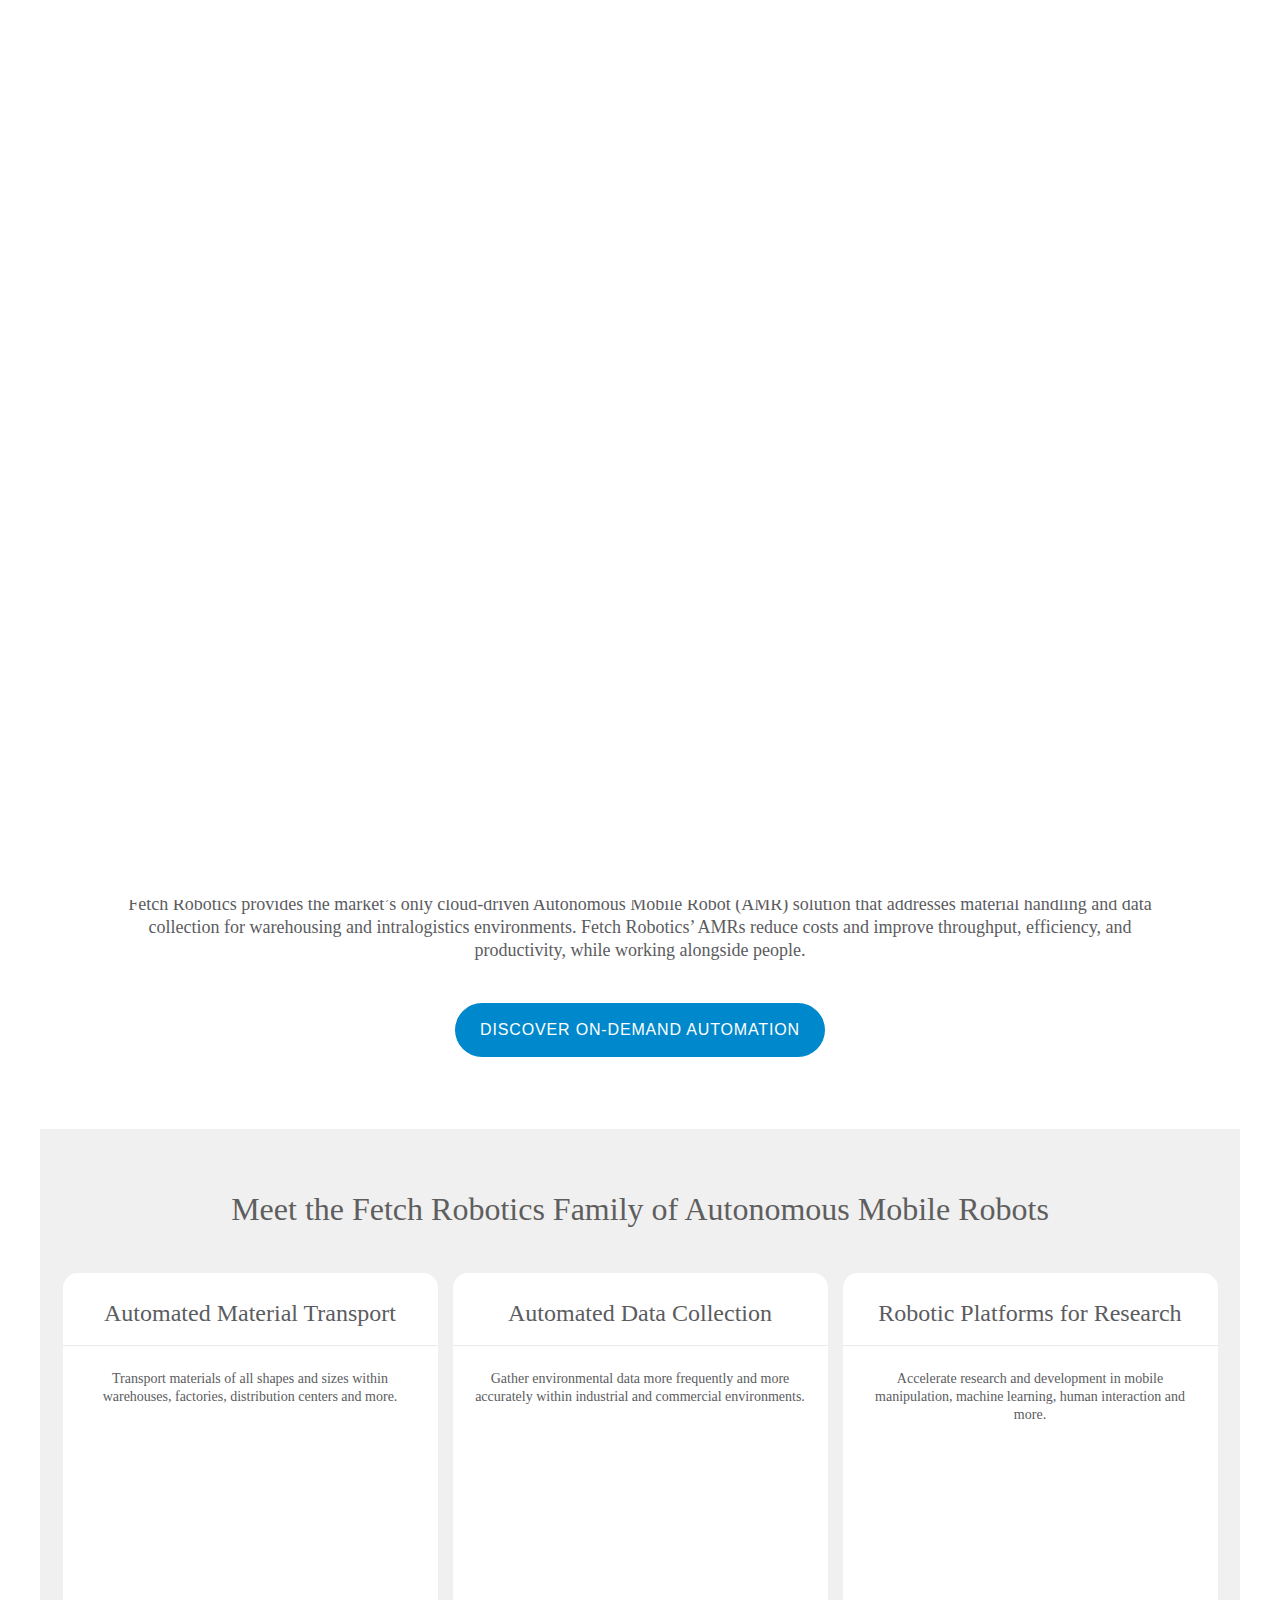
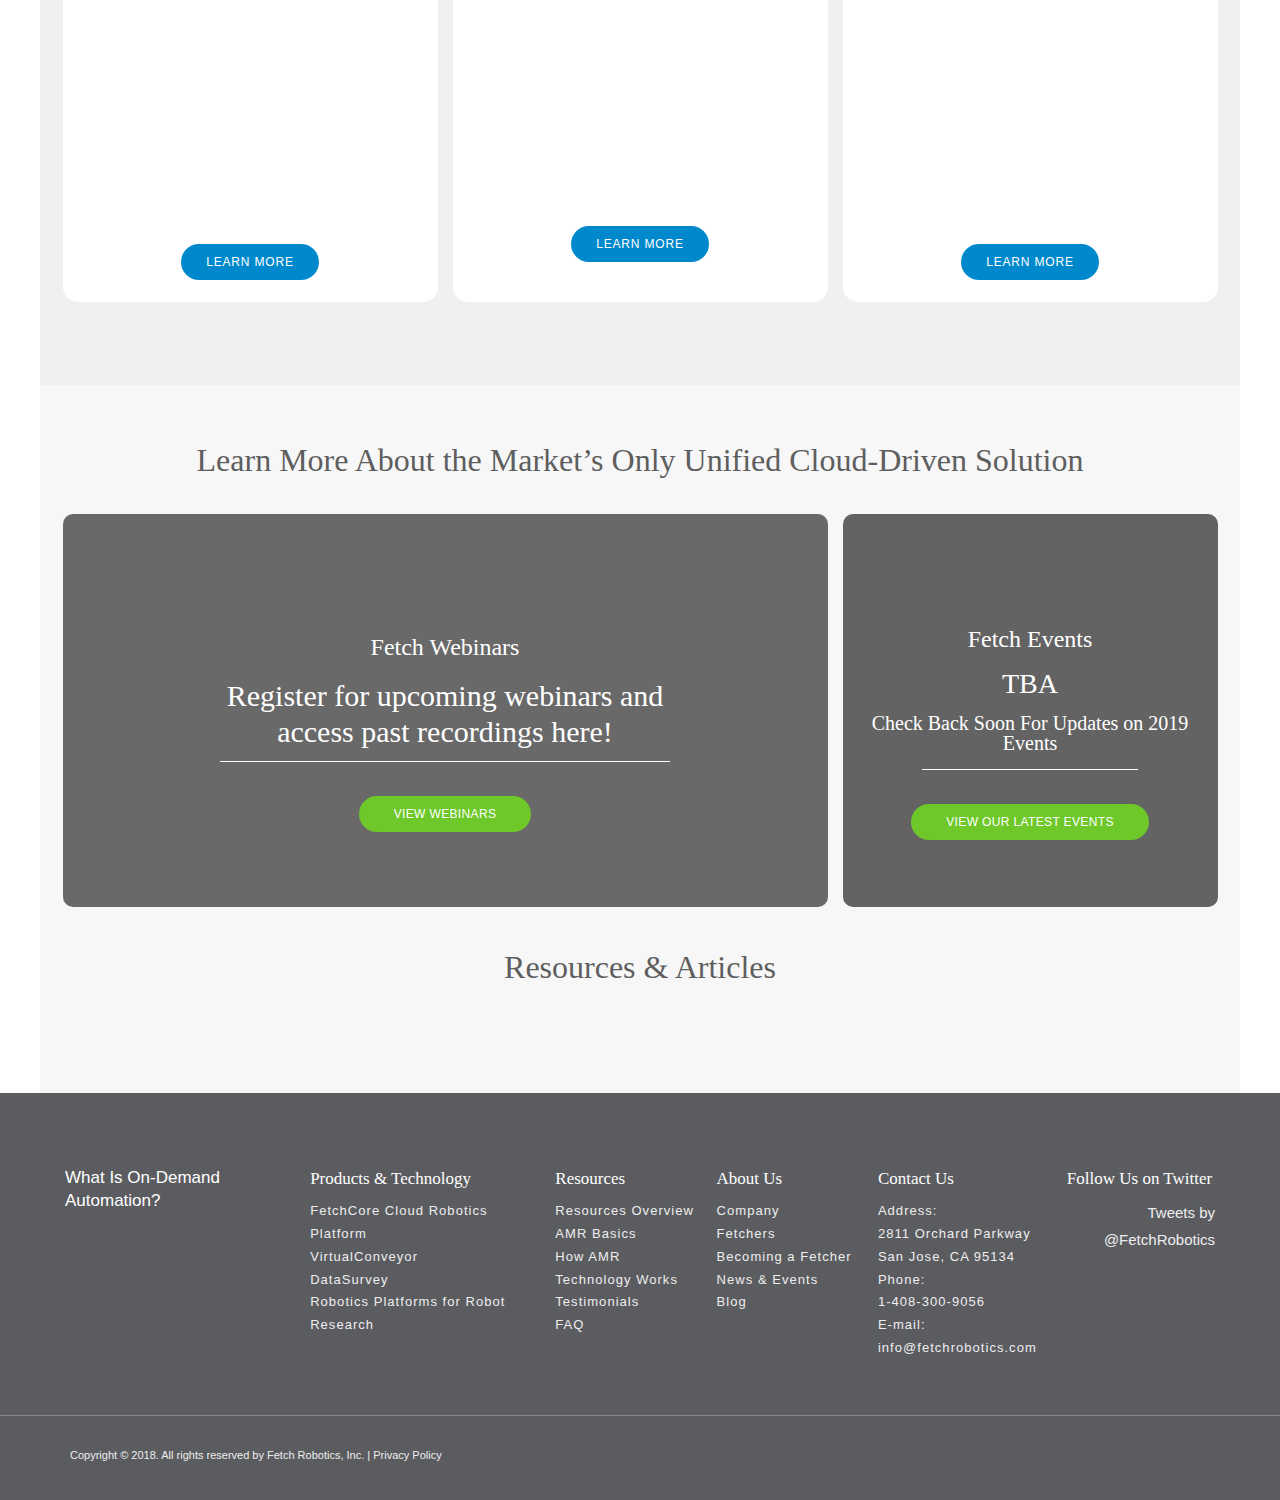
==== commit f2d6f71f: "js css" ====
--- a/m.html
+++ b/m.html
@@ -1,57 +1,812 @@
-<html prefix="og: http://ogp.me/ns#" class="js no-touch cssanimations csstransitions js_active  vc_desktop  vc_transform  vc_transform  vc_transform skrollr skrollr-desktop" lang="en-US"><head><meta charset="UTF-8"><meta name="viewport" content="width=device-width, initial-scale=1.0"><link rel="profile" href="https://gmpg.org/xfn/11"><link rel="pingback" href="https://fetchrobotics.com/xmlrpc.php"><link rel="apple-touch-icon" sizes="114x114" href="https://fetch3.wpengine.com/wp-content/uploads/2017/11/logo-03.png"><link rel="apple-touch-icon" sizes="144x144" href="https://fetch3.wpengine.com/wp-content/uploads/2017/11/logo-04.png"><style id="kirki-css-vars"></style><title>Autonomous Mobile Robots That Improve Productivity | Fetch Robotics</title><link rel="stylesheet" href="https://fonts.googleapis.com/css?family=Roboto%3Ainherit%2C400%7CDosis%3Ainherit%2C400%7CRoboto%3A100%2C100i%2C300%2C300i%2C400%2C400i%2C500%2C500i%2C700%2C700i%7CRoboto%20Slab%3A100%2C300%2C400%2C700%7CRoboto%3A300%7CRoboto%3A100%2C100italic%2C300%2C300italic%2Cregular%2Citalic%2C500%2C500italic%2C700%2C700italic%2C900%2C900italic&amp;subset="> 
-<style type="text/css">.the_champ_horizontal_sharing .theChampSharing{color:#fff;border-width:0;border-style:solid;border-color:transparent}.the_champ_horizontal_sharing .theChampTCBackground{color:#666}.the_champ_horizontal_sharing .theChampSharing:hover{border-color:transparent}.the_champ_vertical_sharing .theChampSharing{color:#fff;border-width:0;border-style:solid;border-color:transparent}.the_champ_vertical_sharing .theChampTCBackground{color:#666}.the_champ_vertical_sharing .theChampSharing:hover{border-color:transparent}@media screen and (max-width:1300px){.the_champ_vertical_sharing{display:none!important}}.the_champ_vertical_sharing{top:45%!important}</style><meta name="description" content="Fetch Robotics is the pioneer of On-Demand Automation — the only solution that deploys Autonomous Mobile Robots (AMRs) for warehouses in just hours."><link rel="canonical" href="https://fetchrobotics.com/"><meta property="og:locale" content="en_US"><meta property="og:type" content="website"><meta property="og:title" content="Autonomous Mobile Robots That Improve Productivity | Fetch Robotics"><meta property="og:description" content="Fetch Robotics is the pioneer of On-Demand Automation — the only solution that deploys Autonomous Mobile Robots (AMRs) for warehouses in just hours."><meta property="og:url" content="https://fetchrobotics.com/"><meta property="og:site_name" content="Fetch Robotics"><meta name="twitter:card" content="summary_large_image"><meta name="twitter:description" content="Fetch Robotics is the pioneer of On-Demand Automation — the only solution that deploys Autonomous Mobile Robots (AMRs) for warehouses in just hours."><meta name="twitter:title" content="Autonomous Mobile Robots That Improve Productivity | Fetch Robotics"><meta name="twitter:site" content="@fetchrobotics"><meta name="twitter:creator" content="@fetchrobotics"><meta name="msvalidate.01" content="EB3919B44086C932B2800319736E50BB"><link rel="dns-prefetch" href="//fonts.googleapis.com"><link rel="alternate" type="application/rss+xml" title="Fetch Robotics » Feed" href="https://fetchrobotics.com/feed/"><link rel="alternate" type="application/rss+xml" title="Fetch Robotics » Comments Feed" href="https://fetchrobotics.com/comments/feed/"><style type="text/css">img.wp-smiley,img.emoji{display:inline!important;border:none!important;box-shadow:none!important;height:1em!important;width:1em!important;margin:0 .07em!important;vertical-align:-0.1em!important;background:none!important;padding:0!important}</style><link data-minify="1" rel="stylesheet" id="collapseomatic-css-css" href="https://fetchrobotics.com/wp-content/cache/min/1/wp-content/plugins/jquery-collapse-o-matic/light_style-ea3e308b29f1e3b39ed87c53f9cc77b1.css" type="text/css" media="all"><link data-minify="1" rel="stylesheet" id="siliconfolio-css" href="https://fetchrobotics.com/wp-content/cache/min/1/wp-content/plugins/pioneer-portfolio/framework/css/style-bb6acbb958df08fec5356ad66061cfac.css" type="text/css" media="all"><link rel="stylesheet" id="pioneer_vegas-css" href="https://fetchrobotics.com/wp-content/cache/busting/1/wp-content/plugins/pioneer-shortcodes/vc_extend/vegas.min-1.css" type="text/css" media="all"><link data-minify="1" rel="stylesheet" id="pioneer_vc_style-css" href="https://fetchrobotics.com/wp-content/cache/min/1/wp-content/plugins/pioneer-shortcodes/vc_extend/vc-1b80452f04c846948c55159a604b4280.css" type="text/css" media="all"><link data-minify="1" rel="stylesheet" id="tf-compiled-options-mobmenu-css" href="https://fetchrobotics.com/wp-content/cache/min/1/wp-content/uploads/titan-framework-mobmenu-css-00a88b4ab90678ad7557ac45a2751a8c.css" type="text/css" media="all"><link data-minify="1" rel="stylesheet" id="the_champ_frontend_css-css" href="https://fetchrobotics.com/wp-content/cache/min/1/wp-content/plugins/super-socializer/css/front-e4640eb4722a9d4551d06e65d713a340.css" type="text/css" media="all"><link data-minify="1" rel="stylesheet" id="the_champ_sharing_default_svg-css" href="https://fetchrobotics.com/wp-content/cache/min/1/wp-content/plugins/super-socializer/css/share-svg-f3d68f8ecdba7c03fc437662d086250f.css" type="text/css" media="all"><link data-minify="1" rel="stylesheet" id="js_composer_front-css" href="https://fetchrobotics.com/wp-content/cache/min/1/wp-content/uploads/js_composer/js_composer_front_custom-9a19241a77e7ea80efc0654157f4dace.css" type="text/css" media="all"><link data-minify="1" rel="stylesheet" id="js_composer_custom_css-css" href="https://fetchrobotics.com/wp-content/cache/min/1/wp-content/uploads/js_composer/custom-ad853ff3881c8b9345d5c9a3099da268.css" type="text/css" media="all"><link data-minify="1" rel="stylesheet" id="ms-main-css" href="https://fetchrobotics.com/wp-content/cache/min/1/wp-content/plugins/masterslider/public/assets/css/masterslider.main-79b8924de48965b59e3a5705b4c5b22b.css" type="text/css" media="all"><link data-minify="1" rel="stylesheet" id="ms-custom-css" href="https://fetchrobotics.com/wp-content/cache/min/1/wp-content/uploads/masterslider/custom-b539b1d9c92f41a367cb307bada4a716.css" type="text/css" media="all"><link rel="stylesheet" id="bootstrap-css" href="https://fetchrobotics.com/wp-content/cache/busting/1/wp-content/themes/pioneer/assets/css/bootstrap.min-1.0.2.css" type="text/css" media="all"><link rel="stylesheet" id="pioneer-style-css" href="https://fetchrobotics.com/wp-content/cache/busting/1/wp-content/themes/pioneer/style-1.0.2.css" type="text/css" media="all"><link data-minify="1" rel="stylesheet" id="pioneer-style-css-css" href="https://fetchrobotics.com/wp-content/cache/min/1/wp-content/themes/pioneer/assets/css/theme-style-ae476781507d192c943ba34981cf8eae.css" type="text/css" media="all"><style id="pioneer-style-css-inline-css" type="text/css">#status{background:#0081c2}a:hover,a:focus{color:#0081c2}.search-area form>div:before{color:#0081c2}.navbar-custom .nav li.active a{color:#0081c2!important}.navbar-custom .nav li.active a:hover{color:#0081c2}.nav .badge{background-color:#0081c2}.navbar-nav ul.sm-nowrap .current-menu-ancestor>a{color:#0081c2}.navbar-nav ul.sm-nowrap .current-menu-ancestor li.current-menu-item a{color:#0081c2}.posts .widget-title{border-bottom:1px solid #0081c2}.posts .widget>h5{border-bottom:2px solid #0081c2}.sidebar .widget-title:after{background:#0081c2}.entry-meta ul li i{color:#0081c2}.entry-meta ul li a:hover{color:#0081c2}.nav-previous a:hover{background:#0081c2}.nav-next a:hover{background:#0081c2}.image-slider a.video-thumb:hover:after{background:#0081c2}.image-slider a.video-thumb:before{color:#0081c2}.meta-slider i{color:#0081c2}button:hover,html input[type='button']:hover,input[type='reset']:hover,input[type='submit']:hover{background:#0081c2}.search-content form>div:before{color:#0081c2}.tagcloud a:hover{background:#0081c2}.pioneer_image_wrapper{background:#0081c2}.tweet_list li:before{color:#0081c2}.tweet_text a{color:#0081c2}.rsBlock-meta li i{color:#0081c2}.gallery-slider .owl-nav [class*='owl-']:hover{background:#0081c2}.promo-text.icons{color:#0081c2}.promo-border.icons{color:#0081c2}.promo-icon i{color:#0081c2}.hi-icon-effect .hi-icon{color:#0081c2}.pioneer_icon_box .multi-serv-icon{background:#0081c2}.multi-serv-icon i{color:#0081c2}.small-block.creative .small-title-sub{color:#0081c2}.small-list ul li i{color:#0081c2}.small-title:before{background-color:#0081c2}.about-us-title:before{background-color:#0081c2}.about-us-list ul li i{color:#0081c2}.color-bold{color:#0081c2}.serv-marg i{color:#0081c2}.serv-icon i{color:#0081c2}.blog-desc li i{color:#0081c2}.progress-bar{background-color:#0081c2}.woocommerce-breadcrumb a{color:#0081c2}.soc-about li a:hover{color:#0081c2}.fact-icon{color:#0081c2}.nav-links a:hover{border-color:#0081c2;background:#0081c2}.nav-links span.current{background:#0081c2}.pioneer_pg_single span{border:1px solid #0081c2}.pioneer_pg_single a:hover>span{border:1px solid #0081c2}.contact-composer li i{color:#0081c2}.footer .footer-area .soc-footer li a:hover{color:#0081c2}.post-set:hover ul.icon-links li a:hover,.post-set:hover ul.icon-links li a:focus{color:#0081c2}.blog-main:hover ul.icon-links li a:hover,.blog-main:hover ul.icon-links li a:focus{color:#0081c2}.new-services .new-services-icon span{color:#0081c2}.new-services .new-services-icon:after{background:#0081c2}.contact-icon{background:#0081c2}.pricing_tables_name{color:#0081c2}.pricing_tables_buttons a{background:#0081c2}.burger_pioneer_menu_overlay_normal .burger_pioneer_main_menu .current-menu-parent>a,.burger_pioneer_menu_overlay_normal .burger_pioneer_main_menu .current-page-parent>a,.burger_pioneer_menu_overlay_normal .burger_pioneer_main_menu .current_page_parent>a{color:#0081c2}.burger_pioneer_menu_overlay_normal .burger_pioneer_main_menu li.menu-item-has-children>a.sub-active{color:#0081c2}.burger_pioneer_menu_overlay_normal li.current-menu-item>a,.burger_pioneer_menu_overlay_normal li.current-page-item>a{color:#0081c2}.menu-transparent .navbar.top-nav-collapse .nav>li>a.active-menu{color:#0081c2!important}.scroll-top{background-color:#0081c2}.travel-deals-list ul li i{color:#0081c2}.food-deals-list i{color:#0081c2}.btn-pink{border:2px solid #0081c2;background-color:#0081c2}.carousel-indicators .active{background-color:#0081c2}figure.effect-bubba:hover{background:#0081c2}.video-button a:hover{color:#0081c2}.services-list i{color:#0081c2}.single-portfolio-list li i{color:#0081c2}.woocommerce-error,.woocommerce-info,.woocommerce-message{border-top:3px solid #0081c2!important}.woocommerce-message{border-top-color:#0081c2!important}.woocommerce-message:before{color:#0081c2!important}.woocommerce #respond input#submit.added::after,.woocommerce a.button.added::after,.woocommerce button.button.added::after,.woocommerce input.button.added::after{color:#FF3B30!important}.pioneer_cart_icon{background-color:#0081c2}.woocommerce a.button.woo-button-home:hover{color:#0081c2!important}.woocommerce-info{border-top-color:#0081c2!important}.woocommerce-info:before{color:#0081c2!important}.woocommerce-error:before{color:#0081c2!important}.woocommerce-error{border-top-color:#0081c2!important}.badge.pricing.sale{background-color:#0081c2}.page-numbers span.current{background-color:#0081c2}.page-numbers span.current:focus,.page-numbers a:hover{background-color:#0081c2}#load_more_port_masorny_posts.disabled,#load_more_port_masorny_posts.disabled:hover{background:#0081c2;border-color:#0081c2}#load_more_port_masorny_posts:hover{border-color:#0081c2;background:#0081c2}.pioneer_conosle_done_text i:before{background:#0081c2}.video-button a:hover i{color:#0081c2}.current-cat .filter_button,.filter_button:hover{border-color:#0081c2;background:#0081c2}figure.effect-bubba:hover figcaption{background:#0081c2}.post-thumbnail .single-item{background:rgba(0,129,194,.6)}.page-numbers span.current:focus,.page-numbers span.current:hover{background-color:#0081c2}</style><link rel="stylesheet" id="fontawesome-icons-css" href="https://fetchrobotics.com/wp-content/cache/busting/1/wp-content/themes/pioneer/assets/css/font-awesome.min-1.0.2.css" type="text/css" media="all"><link data-minify="1" rel="stylesheet" id="simple-icons-css" href="https://fetchrobotics.com/wp-content/cache/min/1/wp-content/themes/pioneer/assets/css/simple-line-icons-df26c8459e3115ef2bb80607195c35b2.css" type="text/css" media="all"><link data-minify="1" rel="stylesheet" id="linea-icons-css" href="https://fetchrobotics.com/wp-content/cache/min/1/wp-content/themes/pioneer/assets/css/linea-icons-2b99685fd3344d46d61d1ad68a7efc76.css" type="text/css" media="all"><link data-minify="1" rel="stylesheet" id="owl-carousel-css" href="https://fetchrobotics.com/wp-content/cache/min/1/wp-content/themes/pioneer/assets/css/owl.carousel-62a62a32e37877931c22877282447ab9.css" type="text/css" media="all"><link data-minify="1" rel="stylesheet" id="swipebox-css" href="https://fetchrobotics.com/wp-content/cache/min/1/wp-content/themes/pioneer/assets/css/swipebox-dbf78d679842e62a925b4e9e6802c668.css" type="text/css" media="all"><link data-minify="1" rel="stylesheet" id="animate-css" href="https://fetchrobotics.com/wp-content/cache/min/1/wp-content/themes/pioneer/assets/css/animate-077e539ea2ab56f4af07ba3b25ca9c87.css" type="text/css" media="all"><link data-minify="1" rel="stylesheet" id="pioneer-woocommerce-css" href="https://fetchrobotics.com/wp-content/cache/min/1/wp-content/themes/pioneer/assets/css/woocommerce-09a804d03f5ae7d2050236d3ec495979.css" type="text/css" media="all"><link data-minify="1" rel="stylesheet" id="pioneer-responsive-css" href="https://fetchrobotics.com/wp-content/cache/min/1/wp-content/themes/pioneer/assets/css/responsive-4bc1825dec43e686a167429b381aec90.css" type="text/css" media="all"><link data-minify="1" rel="stylesheet" id="gforms-custom-css" href="https://fetchrobotics.com/wp-content/cache/min/1/wp-content/themes/pioneer/assets/css/gravity-forms-6493e4cbbf345341e659dcd8c4593f27.css" type="text/css" media="all"><link data-minify="1" rel="stylesheet" id="getting-started-css" href="https://fetchrobotics.com/wp-content/cache/min/1/wp-content/themes/pioneer/assets/css/getting-started-244e9faaaa2f61fe2208b9a7a1b57939.css" type="text/css" media="all"><link data-minify="1" rel="stylesheet" id="cssmobmenu-icons-css" href="https://fetchrobotics.com/wp-content/cache/min/1/wp-content/plugins/mobile-menu/includes/css/mobmenu-icons-9517b3e9a1169b92d6a173271ef5b956.css" type="text/css" media="all"> <meta name="generator" content="MasterSlider 3.2.0 - Responsive Touch Image Slider"><style type="text/css" media="screen">.menu-item.hide_this_item{display:none!important}</style><meta name="generator" content="Powered by WPBakery Page Builder - drag and drop page builder for WordPress."> <!--[if lte IE 9]><link rel="stylesheet" type="text/css" href="https://fetchrobotics.com/wp-content/plugins/js_composer/assets/css/vc_lte_ie9.min.css" media="screen"><![endif]--><style>@media only screen and (min-width:1131px){.mob_menu,.mob_menu_left_panel,.mob_menu_right_panel,.mobmenu{display:none!important}}@media only screen and (max-width:1131px){.menu-transparent .navbar{display:none!important}.mob-menu-left-panel .mobmenu-left-bt,.mob-menu-right-panel .mobmenu-right-bt{position:absolute;right:0;top:10px;font-size:30px}.mob-menu-slideout .mob-cancel-button{display:none}.mobmenu,.mob-menu-left-panel,.mob-menu-right-panel{display:block}.mobmenur-container i{color:#222}.mobmenul-container i{color:#5b5c60}.mobmenul-container img{max-height:40px;float:left}.mobmenur-container img{max-height:40px;float:right}#mobmenuleft li a,#mobmenuleft li a:visited{color:#5b5c60}.mobmenu_content h2,.mobmenu_content h3,.show-nav-left .mob-menu-copyright,.show-nav-left .mob-expand-submenu i{color:#5b5c60}.mobmenu_content #mobmenuleft li:hover,.mobmenu_content #mobmenuright li:hover{background-color:rgba(255,255,255,0)}.mobmenu_content #mobmenuright li:hover{background-color:#0881c2}.mobmenu_content #mobmenuleft .sub-menu{background-color:#fff;margin:0;color:#5b5c60;width:100%;position:initial}.mob-menu-left-panel .mob-cancel-button{color:#5b5c60}.mob-menu-right-panel .mob-cancel-button{color:#000}.mob-menu-slideout-over .mobmenu_content{padding-top:40px}.mob-menu-left-bg-holder{opacity:1;background-attachment:fixed;background-position:center top;-webkit-background-size:cover;-moz-background-size:cover;background-size:cover}.mob-menu-right-bg-holder{opacity:1;background-attachment:fixed;background-position:center top;-webkit-background-size:cover;-moz-background-size:cover;background-size:cover}.mobmenu_content #mobmenuleft .sub-menu a{color:#5b5c60}.mobmenu_content #mobmenuright .sub-menu a{color:#222}.mobmenu_content #mobmenuright .sub-menu .sub-menu{background-color:inherit}.mobmenu_content #mobmenuright .sub-menu{background-color:#eff1f1;margin:0;color:#222;position:initial;width:100%}#mobmenuleft li a:hover{color:#0081c2}#mobmenuright li a,#mobmenuright li a:visited,.show-nav-right .mob-menu-copyright,.show-nav-right .mob-expand-submenu i{color:#222}#mobmenuright li a:hover{color:#fff}.mobmenul-container{top:5px;margin-left:5px}.mobmenur-container{top:5px;margin-right:5px}.mobmenu .sub-menu li a{padding-left:50px}.mobmenu .sub-menu .sub-menu li a{padding-left:75px}.mob-menu-logo-holder{padding-top:0;text-align:center;;}.mob-menu-header-holder{background-color:#fff;height:40px;width:100%;font-weight:700;position:fixed;top:0;right:0;z-index:99998;color:#000;display:block}.mobmenu-push-wrap,body.mob-menu-slideout-over{padding-top:40px}.mob-menu-slideout .mob-menu-left-panel{background-color:#fff;;width:270px;-webkit-transform:translateX(-270px);-moz-transform:translateX(-270px);-ms-transform:translateX(-270px);-o-transform:translateX(-270px);transform:translateX(-270px)}.mob-menu-slideout .mob-menu-right-panel{background-color:#f9f9f9;width:270px;-webkit-transform:translateX(270px);-moz-transform:translateX(270px);-ms-transform:translateX(270px);-o-transform:translateX(270px);transform:translateX(270px)}.mob-menu-slideout.show-nav-left .mobmenu-push-wrap,.mob-menu-slideout.show-nav-left .mob-menu-header-holder{-webkit-transform:translate(270px,0);-moz-transform:translate(270px,0);-ms-transform:translate(270px,0);-o-transform:translate(270px,0);transform:translate(270px,0);-webkit-transform:translate3d(270px,0,0);-moz-transform:translate3d(270px,0,0);-ms-transform:translate3d(270px,0,0);-o-transform:translate3d(270px,0,0);transform:translate3d(270px,0,0)}.mob-menu-slideout.show-nav-right .mobmenu-push-wrap,.mob-menu-slideout.show-nav-right .mob-menu-header-holder{-webkit-transform:translate(-270px,0);-moz-transform:translate(-270px,0);-ms-transform:translate(-270px,0);-o-transform:translate(-270px,0);transform:translate(-270px,0);-webkit-transform:translate3d(-270px,0,0);-moz-transform:translate3d(-270px,0,0);-ms-transform:translate3d(-270px,0,0);-o-transform:translate3d(-270px,0,0);transform:translate3d(-270px,0,0)}.mobmenu-overlay{opacity:0}.mob-menu-slideout-top .mobmenu-overlay,.mob-menu-slideout .mob-menu-right-panel .mob-cancel-button,.mob-menu-slideout .mob-menu-left-panel .mob-cancel-button{display:none!important}.show-nav-left .mobmenu-overlay,.show-nav-right .mobmenu-overlay{width:100%;height:100%;background:rgba(0,0,0,.83);z-index:99999;position:absolute;left:0;top:0;opacity:1;-webkit-transition:.5s ease;-moz-transition:.5s ease;-ms-transition:.5s ease;-o-transition:.5s ease;transition:.5s ease;position:fixed;cursor:pointer}.mob-menu-slideout-over .mob-menu-left-panel{display:block!important;background-color:#fff;;width:270px;-webkit-transform:translateX(-270px);-moz-transform:translateX(-270px);-ms-transform:translateX(-270px);-o-transform:translateX(-270px);transform:translateX(-270px);-webkit-transition:-webkit-transform .5s;-moz-transition:-moz-transform .5s;-ms-transition:-ms-transform .5s;-o-transition:-o-transform .5s;transition:transform .5s}.mob-menu-slideout-over .mob-menu-right-panel{display:block!important;background-color:#f9f9f9;;width:270px;-webkit-transform:translateX(270px);-moz-transform:translateX(270px);-ms-transform:translateX(270px);-o-transform:translateX(270px);transform:translateX(270px);-webkit-transition:-webkit-transform .5s;-moz-transition:-moz-transform .5s;-ms-transition:-ms-transform .5s;-o-transition:-o-transform .5s;transition:transform .5s}.mob-menu-slideout-over.show-nav-left .mob-menu-left-panel{display:block!important;background-color:#fff;;width:270px;-webkit-transform:translateX(0);-moz-transform:translateX(0);-ms-transform:translateX(0);-o-transform:translateX(0);transform:translateX(0);-webkit-transition:-webkit-transform .5s;-moz-transition:-moz-transform .5s;-ms-transition:-ms-transform .5s;-o-transition:-o-transform .5s;transition:transform .5s}.show-nav-right.mob-menu-slideout-over .mob-menu-right-panel{display:block!important;background-color:#f9f9f9;width:270px;-webkit-transform:translateX(0);-moz-transform:translateX(0);-ms-transform:translateX(0);-o-transform:translateX(0);transform:translateX(0)}.mob-menu-slideout .mob-menu-left-panel,.mob-menu-slideout-over .mob-menu-left-panel{position:fixed;top:0;height:100%;z-index:300000;overflow-y:auto;overflow-x:hidden;opacity:1}.mob-menu-slideout .mob-menu-right-panel,.mob-menu-slideout-over .mob-menu-right-panel{position:fixed;top:0;right:0;height:100%;z-index:300000;overflow-y:auto;overflow-x:hidden;opacity:1}.mobmenu .headertext{color:#222}.headertext span{position:initial;line-height:40px}.mob-menu-slideout .mobmenu-push-wrap,.mob-menu-slideout .mob-menu-header-holder{-webkit-transition:-webkit-transform .5s;-moz-transition:-moz-transform .5s;-ms-transition:-ms-transform .5s;-o-transition:-o-transform .5s;transition:transform .5s;-webkit-transform:translate(0,0);-moz-transform:translate(0,0);-ms-transform:translate(0,0);-o-transform:translate(0,0);transform:translate(0,0);-webkit-transform:translate3d(0,0,0);-moz-transform:translate3d(0,0,0);-ms-transform:translate3d(0,0,0);-o-transform:translate3d(0,0,0);transform:translate3d(0,0,0)}html,body{overflow-x:hidden}.hidden-overflow{overflow:hidden!important}.mob-menu-slideout .mob-menu-left-panel{position:fixed;top:0;height:100%;z-index:300000;overflow-y:auto;overflow-x:hidden;opacity:1;-webkit-transition:-webkit-transform .5s;-moz-transition:-moz-transform .5s;-ms-transition:-ms-transform .5s;-o-transition:-o-transform .5s;transition:transform .5s}.mob-menu-slideout.show-nav-left .mob-menu-left-panel{transition:transform .5s;-webkit-transform:translateX(0);-moz-transform:translateX(0);-ms-transform:translateX(0);-o-transform:translateX(0);transform:translateX(0)}body.admin-bar .mobmenu{top:32px}@media screen and (max-width:782px){body.admin-bar .mobmenu{top:46px}}.mob-menu-slideout .mob-menu-right-panel{position:fixed;top:0;right:0;height:100%;z-index:300000;overflow-y:auto;overflow-x:hidden;opacity:1;-webkit-transition:-webkit-transform .5s;-moz-transition:-moz-transform .5s;-ms-transition:-ms-transform .5s;-o-transition:-o-transform .5s;transition:transform .5s}.mob-menu-slideout.show-nav-right .mob-menu-right-panel{transition:transform .5s;-webkit-transform:translateX(0);-moz-transform:translateX(0);-ms-transform:translateX(0);-o-transform:translateX(0);transform:translateX(0)}.show-nav-left .mobmenu-push-wrap{height:100%}.mob-menu-slideout.show-nav-left .mobmenu-push-wrap,.show-nav-left .mob-menu-header-holder{-webkit-transition:-webkit-transform .5s;-moz-transition:-moz-transform .5s;-ms-transition:-ms-transform .5s;-o-transition:-o-transform .5s;transition:transform .5s}.show-nav-right .mobmenu-push-wrap{height:100%}.mob-menu-slideout.show-nav-right .mobmenu-push-wrap,.mob-menu-slideout.show-nav-right .mob-menu-header-holder{-webkit-transition:-webkit-transform .5s;-moz-transition:-moz-transform .5s;-ms-transition:-ms-transform .5s;-o-transition:-o-transform .5s;transition:transform .5s}.widget img{max-width:100%}#mobmenuleft,#mobmenuright{margin:0;padding:0}#mobmenuleft li>ul{display:none;left:15px}.mob-expand-submenu{position:relative;right:0;float:right;margin-top:-50px}.mob-expand-submenu i{padding:12px}#mobmenuright li>ul{display:none;left:15px}.rightmbottom,.rightmtop{padding-left:10px;padding-right:10px}.mobmenu_content{z-index:1;height:100%;overflow:auto}.mobmenu_content li a{display:block;letter-spacing:1px;padding:10px 20px;text-decoration:none}.mobmenu_content li{list-style:none}.mob-menu-left-panel li,.leftmbottom,.leftmtop{padding-left:0%;padding-right:0%}.mob-menu-right-panel li,.rightmbottom,.rightmtop{padding-left:0%;padding-right:0%}.mob-menu-slideout .mob_menu_left_panel_anim{-webkit-transition:all .30s ease-in-out!important;transition:all .30s ease-in-out!important;transform:translate(0)!important;-ms-transform:translate(0)!important;-webkit-transform:translate(0)!important}.mob-menu-slideout .mob_menu_right_panel_anim{-webkit-transition:all .30s ease-in-out!important;transition:all .30s ease-in-out!important;transform:translate(0)!important;-ms-transform:translate(0)!important;-webkit-transform:translate(0)!important}.mobmenul-container{position:absolute}.mobmenur-container{position:absolute;right:0}.mob-menu-slideout .mob_menu_left_panel{width:230px;height:100%;position:fixed;top:0;left:0;z-index:99999999;transform:translate(-230px);-ms-transform:translate(-230px);-webkit-transform:translate(-230px);transition:all .30s ease-in-out!important;-webkit-transition:all .30s ease-in-out!important;overflow:hidden}.leftmbottom h2{font-weight:700;background-color:transparent;color:inherit}.show-nav-right .mobmenur-container img,.show-nav-left .mobmenul-container img,.mobmenu .mob-cancel-button,.show-nav-left .mobmenu .mob-menu-icon,.show-nav-right .mobmenu .mob-menu-icon,.mob-menu-slideout-over.show-nav-left .mobmenur-container,.mob-menu-slideout-over.show-nav-right .mobmenul-container{display:none}.show-nav-left .mobmenu .mob-cancel-button,.mobmenu .mob-menu-icon,.show-nav-right .mobmenu .mob-cancel-button{display:block}.mobmenul-container i{line-height:30px;font-size:30px;float:left}.left-menu-icon-text{float:left;line-height:30px;color:#222}.right-menu-icon-text{float:right;line-height:30px;color:#222}.mobmenur-container i{line-height:30px;font-size:30px;float:right}.mobmenu_content .widget{padding-bottom:0;padding:20px}.mobmenu input[type="text"]:focus,.mobmenu input[type="email"]:focus,.mobmenu textarea:focus,.mobmenu input[type="tel"]:focus,.mobmenu input[type="number"]:focus{border-color:rgba(0,0,0,0)!important}.mob-expand-submenu i{padding:12px;top:10px;position:relative;font-weight:600;cursor:pointer}.nav,.main-navigation,.hide{display:none!important}.mob-menu-left-bg-holder,.mob-menu-right-bg-holder{width:100%;height:100%;position:absolute;z-index:-50;background-repeat:no-repeat;top:0;left:0}.mobmenu_content .sub-menu{display:none}.mob-standard-logo{display:inline-block;height:40px!important}.mob-retina-logo{height:40px!important}}.mobmenu-push-wrap{height:100%}.no-menu-assigned{font-size:12px;padding-left:10px;margin-top:20px;position:absolute}</style><link rel="icon" href="https://fetchrobotics.com/wp-content/uploads/2017/01/old--favicon-fetch-1-150x150.png" sizes="32x32"><link rel="icon" href="https://fetchrobotics.com/wp-content/uploads/2017/01/old--favicon-fetch-1-300x300.png" sizes="192x192"><link rel="apple-touch-icon-precomposed" href="https://fetchrobotics.com/wp-content/uploads/2017/01/old--favicon-fetch-1-300x300.png"><meta name="msapplication-TileImage" content="https://fetchrobotics.com/wp-content/uploads/2017/01/old--favicon-fetch-1-300x300.png"><style type="text/css" id="wp-custom-css">.single-post h1{color:#fff!important;font-family:'Roboto',serif}h2.custom-tag{font:bold 1.2em/1.75 Roboto,sans-serif;letter-spacing:0em!important;margin:0 0 0}@media only screen and (max-width:1130px){.mob-expand-submenu i{top:20px}}</style><style type="text/css">h2{color:!important}</style><style type="text/css" data-type="vc_shortcodes-custom-css">.vc_custom_1517954703243{margin-top:20px!important;margin-right:50px!important;margin-bottom:20px!important;margin-left:50px!important;padding-bottom:30px!important}.vc_custom_1518025169145{padding-bottom:35px!important;background-color:#f0f0f0!important}.vc_custom_1518025994475{margin-bottom:0px!important;padding-bottom:50px!important;background-color:#f7f7f7!important}.vc_custom_1510169001770{margin-top:30px!important}.vc_custom_1510168878068{margin-top:0px!important}.vc_custom_1522106706845{margin-bottom:30px!important}.vc_custom_1537290230840{margin-bottom:40px!important}.vc_custom_1536770879253{margin-top:30px!important;margin-right:22.5px!important;margin-left:22.5px!important}.vc_custom_1519842409375{margin-top:25px!important}.vc_custom_1519842449141{padding-top:20px!important;padding-bottom:40px!important}.vc_custom_1519340407007{padding-top:10px!important;padding-right:0px!important;padding-left:0px!important;background-color:#ffffff!important}.vc_custom_1519340421709{padding-top:10px!important;padding-right:0px!important;padding-left:0px!important;background-color:#ffffff!important}.vc_custom_1519340428165{padding-top:10px!important;padding-right:0px!important;padding-left:0px!important;background-color:#ffffff!important}.vc_custom_1536770968114{margin-top:15px!important;margin-right:22.5px!important;margin-bottom:15px!important;margin-left:22.5px!important}.vc_custom_1509122833610{margin-bottom:15px!important}.vc_custom_1536770989435{margin-top:25px!important;margin-right:22.5px!important;margin-bottom:25px!important;margin-left:22.5px!important}.vc_custom_1536771005369{margin-top:0px!important;margin-right:0px!important;margin-bottom:0px!important;margin-left:0px!important;background-image:url(https://fetch3.wpengine.com/wp-content/uploads/2017/01/80E6230-1920x1335-1920x1335.jpg?id=1371)!important;background-position:center!important;background-repeat:no-repeat!important;background-size:cover!important}.vc_custom_1536771013995{margin-top:20px!important;margin-right:22.5px!important;margin-left:22.5px!important}.vc_custom_1536771045043{margin-top:15px!important;margin-right:22.5px!important;margin-bottom:15px!important;margin-left:22.5px!important}.vc_custom_1509122833610{margin-bottom:15px!important}.vc_custom_1536771056498{margin-top:25px!important;margin-right:22.5px!important;margin-bottom:25px!important;margin-left:22.5px!important}.vc_custom_1536771067882{margin-top:0px!important;margin-right:0px!important;margin-bottom:0px!important;margin-left:0px!important;background-image:url(https://fetch3.wpengine.com/wp-content/uploads/2017/10/P1030105.jpg?id=1248)!important;background-position:center!important;background-repeat:no-repeat!important;background-size:cover!important}.vc_custom_1536771076931{margin-top:20px!important;margin-right:22.5px!important;margin-left:22.5px!important}.vc_custom_1539019298305{margin-top:15px!important;margin-right:22.5px!important;margin-bottom:15px!important;margin-left:22.5px!important}.vc_custom_1509122833610{margin-bottom:15px!important}.vc_custom_1539019264095{margin-top:25px!important;margin-right:22.5px!important;margin-bottom:25px!important;margin-left:22.5px!important}.vc_custom_1536771224163{margin-top:0px!important;margin-right:0px!important;margin-bottom:0px!important;margin-left:0px!important;background-image:url(https://fetch3.wpengine.com/wp-content/uploads/2018/03/4some-e1521959287866.jpg?id=1801)!important;background-position:center!important;background-repeat:no-repeat!important;background-size:cover!important}.vc_custom_1536771234452{margin-top:20px!important;margin-right:22.5px!important;margin-left:22.5px!important}.vc_custom_1518025854152{margin-top:20px!important;margin-bottom:0px!important}.vc_custom_1522718900075{margin-top:10px!important;margin-bottom:-7.5px!important}.vc_custom_1519843060491{margin-top:40px!important;margin-bottom:0px!important}.vc_custom_1522707932920{margin-top:10px!important}.vc_custom_1522699612852{padding-top:110px!important;padding-bottom:45px!important;background:rgba(10,10,10,.6) url(https://fetch3.wpengine.com/wp-content/uploads/2017/01/80E6230-1920x1335-1920x1335.jpg?id=1371)!important;background-position:center!important;background-repeat:no-repeat!important;background-size:cover!important;*background-color:rgb(10,10,10)!important;border-radius:10px!important}.vc_custom_1522718905782{margin-top:0px!important;padding-top:110px!important;padding-bottom:45px!important;background:rgba(0,0,0,.6) url(https://fetch3.wpengine.com/wp-content/uploads/2017/10/80E7664-1.jpg?id=1255)!important;background-position:center!important;background-repeat:no-repeat!important;background-size:cover!important;*background-color:rgb(0,0,0)!important;border-radius:10px!important}.vc_custom_1525739322753{margin-right:20%!important;margin-left:20%!important}.vc_custom_1525739379699{margin-top:20px!important;margin-right:22.5px!important;margin-left:22.5px!important}.vc_custom_1527021235808{margin-top:20px!important;margin-right:22.5px!important;margin-left:22.5px!important}.vc_custom_1522707790774{margin-bottom:30px!important}.vc_custom_1522707797090{margin-bottom:30px!important}.vc_custom_1522707802146{margin-bottom:30px!important}.vc_custom_1520295682904{margin-top:0px!important;margin-right:0px!important;margin-bottom:0px!important;margin-left:0px!important}.vc_custom_1522707606523{margin-top:0px!important;margin-right:0px!important;margin-bottom:0px!important;margin-left:0px!important}</style><noscript><style type="text/css">.wpb_animate_when_almost_visible{opacity:1}</style></noscript> <style type="text/css">#sbc267f01c7714d283324678726eafd78e744f3e2-container{margin:0;padding:0;overflow:hidden;position:absolute;border:none;background-color:transparent}body.logged-in.admin-bar #sbc267f01c7714d283324678726eafd78e744f3e2-container.HB-Bar.hb-bar-top,body.logged-in.admin-bar #sbc267f01c7714d283324678726eafd78e744f3e2-container.HB-Slider.hb-top-left,body.logged-in.admin-bar #sbc267f01c7714d283324678726eafd78e744f3e2-container.HB-Slider.hb-top-right,body.logged-in.admin-bar #pull-down.hb-bar-top,body.logged-in.admin-bar #pull-down.hb-top-left,body.logged-in.admin-bar #pull-down.hb-top-right{z-index:99998!important;top:32px!important}.hellobar#pull-down.hb-animated{animation-duration:1s;-o-animation-duration:1s;-ms-animation-duration:1s;-moz-animation-duration:1s;-webkit-animation-duration:1s;animation-fill-mode:forwards;-o-animation-fill-mode:forwards;-ms-animation-fill-mode:forwards;-moz-animation-fill-mode:forwards;-webkit-animation-fill-mode:forwards}.hellobar#pull-down{top:-1px;right:10px;padding:3px;z-index:10000002;overflow:hidden;position:absolute;border-radius:0 0 5px 5px;transform:translateY(-40px);-o-transform:translateY(-40px);-ms-transform:translateY(-40px);-moz-transform:translateY(-40px);-webkit-transform:translateY(-40px)}.hellobar#pull-down .hellobar-arrow{cursor:pointer;display:flex;height:11px;opacity:.3;width:11px;filter:flipv;transform:scaleY(-1);-o-transform:scaleY(-1);-ms-transform:scaleY(-1);-moz-transform:scaleY(-1);-webkit-transform:scaleY(-1)}.hellobar#pull-down .hellobar-arrow:hover{opacity:.6}.hellobar#pull-down .hellobar-arrow svg{fill:#fff}.hellobar#pull-down.inverted .hellobar-arrow svg{fill:#3c3e3f}#sbc267f01c7714d283324678726eafd78e744f3e2-container.hb-animated{animation-duration:.25s;-o-animation-duration:.25s;-ms-animation-duration:.25s;-moz-animation-duration:.25s;-webkit-animation-duration:.25s;animation-fill-mode:forwards;-o-animation-fill-mode:forwards;-ms-animation-fill-mode:forwards;-moz-animation-fill-mode:forwards;-webkit-animation-fill-mode:forwards}@keyframes hb-bounceInDown{0%,60%,75%,90%,to{transition-timing-function:cubic-bezier(.215,.61,.355,1);-o-transition-timing-function:cubic-bezier(.215,.61,.355,1);-ms-transition-timing-function:cubic-bezier(.215,.61,.355,1);-moz-transition-timing-function:cubic-bezier(.215,.61,.355,1);-webkit-transition-timing-function:cubic-bezier(.215,.61,.355,1)}0%{transform:translate3d(0,-3000px,0);-o-transform:translate3d(0,-3000px,0);-ms-transform:translate3d(0,-3000px,0);-moz-transform:translate3d(0,-3000px,0);-webkit-transform:translate3d(0,-3000px,0)}60%{transform:translateZ(0);-o-transform:translateZ(0);-ms-transform:translateZ(0);-moz-transform:translateZ(0);-webkit-transform:translateZ(0)}75%{transform:translate3d(0,-40px,0);-o-transform:translate3d(0,-40px,0);-ms-transform:translate3d(0,-40px,0);-moz-transform:translate3d(0,-40px,0);-webkit-transform:translate3d(0,-40px,0)}90%{transform:translateZ(0);-o-transform:translateZ(0);-ms-transform:translateZ(0);-moz-transform:translateZ(0);-webkit-transform:translateZ(0)}to{transform:none;-o-transform:none;-ms-transform:none;-moz-transform:none;-webkit-transform:none}}@-moz-keyframes hb-bounceInDown{0%,60%,75%,90%,to{-moz-transition-timing-function:cubic-bezier(.215,.61,.355,1)}0%{-moz-transform:translate3d(0,-3000px,0)}60%{-moz-transform:translateZ(0)}75%{-moz-transform:translate3d(0,-40px,0)}90%{-moz-transform:translateZ(0)}to{-moz-transform:none}}@-webkit-keyframes hb-bounceInDown{0%,60%,75%,90%,to{-webkit-transition-timing-function:cubic-bezier(.215,.61,.355,1)}0%{-webkit-transform:translate3d(0,-3000px,0)}60%{-webkit-transform:translateZ(0)}75%{-webkit-transform:translate3d(0,-40px,0)}90%{-webkit-transform:translateZ(0)}to{-webkit-transform:none}}@keyframes hb-bounceInUp{0%,60%,75%,90%,to{transition-timing-function:cubic-bezier(.215,.61,.355,1);-o-transition-timing-function:cubic-bezier(.215,.61,.355,1);-ms-transition-timing-function:cubic-bezier(.215,.61,.355,1);-moz-transition-timing-function:cubic-bezier(.215,.61,.355,1);-webkit-transition-timing-function:cubic-bezier(.215,.61,.355,1)}0%{transform:translate3d(0,3000px,0);-o-transform:translate3d(0,3000px,0);-ms-transform:translate3d(0,3000px,0);-moz-transform:translate3d(0,3000px,0);-webkit-transform:translate3d(0,3000px,0)}60%{transform:translateZ(0);-o-transform:translateZ(0);-ms-transform:translateZ(0);-moz-transform:translateZ(0);-webkit-transform:translateZ(0)}75%{transform:translate3d(0,40px,0);-o-transform:translate3d(0,40px,0);-ms-transform:translate3d(0,40px,0);-moz-transform:translate3d(0,40px,0);-webkit-transform:translate3d(0,40px,0)}90%{transform:translateZ(0);-o-transform:translateZ(0);-ms-transform:translateZ(0);-moz-transform:translateZ(0);-webkit-transform:translateZ(0)}to{transform:none;-o-transform:none;-ms-transform:none;-moz-transform:none;-webkit-transform:none}}@-moz-keyframes hb-bounceInUp{0%,60%,75%,90%,to{-moz-transition-timing-function:cubic-bezier(.215,.61,.355,1)}0%{-moz-transform:translate3d(0,3000px,0)}60%{-moz-transform:translateZ(0)}75%{-moz-transform:translate3d(0,40px,0)}90%{-moz-transform:translateZ(0)}to{-moz-transform:none}}@-webkit-keyframes hb-bounceInUp{0%,60%,75%,90%,to{-webkit-transition-timing-function:cubic-bezier(.215,.61,.355,1)}0%{-webkit-transform:translate3d(0,3000px,0)}60%{-webkit-transform:translateZ(0)}75%{-webkit-transform:translate3d(0,40px,0)}90%{-webkit-transform:translateZ(0)}to{-webkit-transform:none}}@keyframes hb-bounceOutUp{0%,to{transition-timing-function:ease-in;-o-transition-timing-function:ease-in;-ms-transition-timing-function:ease-in;-moz-transition-timing-function:ease-in;-webkit-transition-timing-function:ease-in}0%{transform:none;-o-transform:none;-ms-transform:none;-moz-transform:none;-webkit-transform:none}to{transform:translate3d(0,-500px,0);-o-transform:translate3d(0,-500px,0);-ms-transform:translate3d(0,-500px,0);-moz-transform:translate3d(0,-500px,0);-webkit-transform:translate3d(0,-500px,0)}}@-moz-keyframes hb-bounceOutUp{0%,to{-moz-transition-timing-function:ease-in}0%{-moz-transform:none}to{-moz-transform:translate3d(0,-500px,0)}}@-webkit-keyframes hb-bounceOutUp{0%,to{-webkit-transition-timing-function:ease-in}0%{-webkit-transform:none}to{-webkit-transform:translate3d(0,-500px,0)}}@keyframes hb-bounceOutDown{0%,to{transition-timing-function:ease-in;-o-transition-timing-function:ease-in;-ms-transition-timing-function:ease-in;-moz-transition-timing-function:ease-in;-webkit-transition-timing-function:ease-in}0%{transform:none;-o-transform:none;-ms-transform:none;-moz-transform:none;-webkit-transform:none}to{transform:translate3d(0,500px,0);-o-transform:translate3d(0,500px,0);-ms-transform:translate3d(0,500px,0);-moz-transform:translate3d(0,500px,0);-webkit-transform:translate3d(0,500px,0)}}@-moz-keyframes hb-bounceOutDown{0%,to{-moz-transition-timing-function:ease-in}0%{-moz-transform:none}to{-moz-transform:translate3d(0,500px,0)}}@-webkit-keyframes hb-bounceOutDown{0%,to{-webkit-transition-timing-function:ease-in}0%{-webkit-transform:none}to{-webkit-transform:translate3d(0,500px,0)}}@keyframes hb-bounceInLeft{0%,75%,to{transition-timing-function:cubic-bezier(.65,-.25,.325,1.255);-o-transition-timing-function:cubic-bezier(.65,-.25,.325,1.255);-ms-transition-timing-function:cubic-bezier(.65,-.25,.325,1.255);-moz-transition-timing-function:cubic-bezier(.65,-.25,.325,1.255);-webkit-transition-timing-function:cubic-bezier(.65,-.25,.325,1.255)}0%{transform:translate3d(200%,0,0);-o-transform:translate3d(200%,0,0);-ms-transform:translate3d(200%,0,0);-moz-transform:translate3d(200%,0,0);-webkit-transform:translate3d(200%,0,0)}75%{transform:translate3d(-10%,0,0);-o-transform:translate3d(-10%,0,0);-ms-transform:translate3d(-10%,0,0);-moz-transform:translate3d(-10%,0,0);-webkit-transform:translate3d(-10%,0,0)}to{transform:none;-o-transform:none;-ms-transform:none;-moz-transform:none;-webkit-transform:none}}@-moz-keyframes hb-bounceInLeft{0%,75%,to{-moz-transition-timing-function:cubic-bezier(.65,-.25,.325,1.255)}0%{-moz-transform:translate3d(200%,0,0)}75%{-moz-transform:translate3d(-10%,0,0)}to{-moz-transform:none}}@-webkit-keyframes hb-bounceInLeft{0%,75%,to{-webkit-transition-timing-function:cubic-bezier(.65,-.25,.325,1.255)}0%{-webkit-transform:translate3d(200%,0,0)}75%{-webkit-transform:translate3d(-10%,0,0)}to{-webkit-transform:none}}@keyframes hb-bounceOutRight{0%,25%,to{transition-timing-function:cubic-bezier(.65,-.25,.325,1.255);-o-transition-timing-function:cubic-bezier(.65,-.25,.325,1.255);-ms-transition-timing-function:cubic-bezier(.65,-.25,.325,1.255);-moz-transition-timing-function:cubic-bezier(.65,-.25,.325,1.255);-webkit-transition-timing-function:cubic-bezier(.65,-.25,.325,1.255)}0%{transform:none;-o-transform:none;-ms-transform:none;-moz-transform:none;-webkit-transform:none}25%{transform:translate3d(-10%,0,0);-o-transform:translate3d(-10%,0,0);-ms-transform:translate3d(-10%,0,0);-moz-transform:translate3d(-10%,0,0);-webkit-transform:translate3d(-10%,0,0)}to{transform:translate3d(200%,0,0);-o-transform:translate3d(200%,0,0);-ms-transform:translate3d(200%,0,0);-moz-transform:translate3d(200%,0,0);-webkit-transform:translate3d(200%,0,0)}}@-moz-keyframes hb-bounceOutRight{0%,25%,to{-moz-transition-timing-function:cubic-bezier(.65,-.25,.325,1.255)}0%{-moz-transform:none}25%{-moz-transform:translate3d(-10%,0,0)}to{-moz-transform:translate3d(200%,0,0)}}@-webkit-keyframes hb-bounceOutRight{0%,25%,to{-webkit-transition-timing-function:cubic-bezier(.65,-.25,.325,1.255)}0%{-webkit-transform:none}25%{-webkit-transform:translate3d(-10%,0,0)}to{-webkit-transform:translate3d(200%,0,0)}}@keyframes hb-bounceInRight{0%,75%,to{transition-timing-function:cubic-bezier(.65,-.25,.325,1.255);-o-transition-timing-function:cubic-bezier(.65,-.25,.325,1.255);-ms-transition-timing-function:cubic-bezier(.65,-.25,.325,1.255);-moz-transition-timing-function:cubic-bezier(.65,-.25,.325,1.255);-webkit-transition-timing-function:cubic-bezier(.65,-.25,.325,1.255)}0%{transform:translate3d(-200%,0,0);-o-transform:translate3d(-200%,0,0);-ms-transform:translate3d(-200%,0,0);-moz-transform:translate3d(-200%,0,0);-webkit-transform:translate3d(-200%,0,0)}75%{transform:translate3d(10%,0,0);-o-transform:translate3d(10%,0,0);-ms-transform:translate3d(10%,0,0);-moz-transform:translate3d(10%,0,0);-webkit-transform:translate3d(10%,0,0)}to{transform:none;-o-transform:none;-ms-transform:none;-moz-transform:none;-webkit-transform:none}}@-moz-keyframes hb-bounceInRight{0%,75%,to{-moz-transition-timing-function:cubic-bezier(.65,-.25,.325,1.255)}0%{-moz-transform:translate3d(-200%,0,0)}75%{-moz-transform:translate3d(10%,0,0)}to{-moz-transform:none}}@-webkit-keyframes hb-bounceInRight{0%,75%,to{-webkit-transition-timing-function:cubic-bezier(.65,-.25,.325,1.255)}0%{-webkit-transform:translate3d(-200%,0,0)}75%{-webkit-transform:translate3d(10%,0,0)}to{-webkit-transform:none}}@keyframes hb-bounceOutLeft{0%,25%,to{transition-timing-function:cubic-bezier(.65,-.25,.325,1.255);-o-transition-timing-function:cubic-bezier(.65,-.25,.325,1.255);-ms-transition-timing-function:cubic-bezier(.65,-.25,.325,1.255);-moz-transition-timing-function:cubic-bezier(.65,-.25,.325,1.255);-webkit-transition-timing-function:cubic-bezier(.65,-.25,.325,1.255)}0%{transform:none;-o-transform:none;-ms-transform:none;-moz-transform:none;-webkit-transform:none}25%{transform:translate3d(10%,0,0);-o-transform:translate3d(10%,0,0);-ms-transform:translate3d(10%,0,0);-moz-transform:translate3d(10%,0,0);-webkit-transform:translate3d(10%,0,0)}to{transform:translate3d(-200%,0,0);-o-transform:translate3d(-200%,0,0);-ms-transform:translate3d(-200%,0,0);-moz-transform:translate3d(-200%,0,0);-webkit-transform:translate3d(-200%,0,0)}}@-moz-keyframes hb-bounceOutLeft{0%,25%,to{-moz-transition-timing-function:cubic-bezier(.65,-.25,.325,1.255)}0%{-moz-transform:none}25%{-moz-transform:translate3d(10%,0,0)}to{-moz-transform:translate3d(-200%,0,0)}}@-webkit-keyframes hb-bounceOutLeft{0%,25%,to{-webkit-transition-timing-function:cubic-bezier(.65,-.25,.325,1.255)}0%{-webkit-transform:none}25%{-webkit-transform:translate3d(10%,0,0)}to{-webkit-transform:translate3d(-200%,0,0)}}@keyframes hb-fadeIn{0%,to{transition-timing-function:ease-in;-o-transition-timing-function:ease-in;-ms-transition-timing-function:ease-in;-moz-transition-timing-function:ease-in;-webkit-transition-timing-function:ease-in}0%{opacity:0}to{opacity:1}}@-moz-keyframes hb-fadeIn{0%,to{-moz-transition-timing-function:ease-in}0%{opacity:0}to{opacity:1}}@-webkit-keyframes hb-fadeIn{0%,to{-webkit-transition-timing-function:ease-in}0%{opacity:0}to{opacity:1}}@keyframes hb-fadeOut{0%,to{transition-timing-function:ease-in;-o-transition-timing-function:ease-in;-ms-transition-timing-function:ease-in;-moz-transition-timing-function:ease-in;-webkit-transition-timing-function:ease-in}0%{opacity:1}to{opacity:0}}@-moz-keyframes hb-fadeOut{0%,to{-moz-transition-timing-function:ease-in}0%{opacity:1}to{opacity:0}}@-webkit-keyframes hb-fadeOut{0%,to{-webkit-transition-timing-function:ease-in}0%{opacity:1}to{opacity:0}}@keyframes hb-fadeInDown{0%,to{transition-timing-function:ease-in;-o-transition-timing-function:ease-in;-ms-transition-timing-function:ease-in;-moz-transition-timing-function:ease-in;-webkit-transition-timing-function:ease-in}0%{opacity:0;height:110%;margin-top:-5%}to{opacity:1;height:100%;margin-top:0}}@-moz-keyframes hb-fadeInDown{0%,to{-moz-transition-timing-function:ease-in}0%{opacity:0;height:110%;margin-top:-5%}to{opacity:1;height:100%;margin-top:0}}@-webkit-keyframes hb-fadeInDown{0%,to{-webkit-transition-timing-function:ease-in}0%{opacity:0;height:110%;margin-top:-5%}to{opacity:1;height:100%;margin-top:0}}@keyframes hb-fadeOutUp{0%,to{transition-timing-function:ease-in;-o-transition-timing-function:ease-in;-ms-transition-timing-function:ease-in;-moz-transition-timing-function:ease-in;-webkit-transition-timing-function:ease-in}0%{opacity:1;height:100%;margin-top:0}to{opacity:0;height:110%;margin-top:-5%}}@-moz-keyframes hb-fadeOutUp{0%,to{-moz-transition-timing-function:ease-in}0%{opacity:1;height:100%;margin-top:0}to{opacity:0;height:110%;margin-top:-5%}}@-webkit-keyframes hb-fadeOutUp{0%,to{-webkit-transition-timing-function:ease-in}0%{opacity:1;height:100%;margin-top:0}to{opacity:0;height:110%;margin-top:-5%}}.hb-hidden{display:none}body .hb-cu-offer,html .hb-cu-offer{text-align:center!important;padding:2em!important}body .hb-cu-offer a,html .hb-cu-offer a{text-decoration:none!important;box-shadow:none!important}body .hb-cu-offer a:hover,html .hb-cu-offer a:hover{text-decoration:underline!important;box-shadow:none!important}.hb-cu-modal{display:block!important;width:90%!important;position:absolute!important;top:50%!important;left:50%!important;transform:translate(-50%,-50%)!important;font-family:Open Sans,Helvetica,Arial,sans-serif!important;padding:20px!important;text-align:center!important;font-size:13px!important;background-color:#fefefe!important;margin:0!important;border:1px solid #efefef!important;max-width:670px!important}.hb-cu-modal .progress{margin:10px auto 18px!important;width:95%!important}.hb-cu-modal .caption{color:#000!important;border-bottom:1px solid #ccc!important;font-size:10pt!important;padding:8px 0!important;width:85%!important;max-width:520px!important}.hb-cu-modal .caption,.hb-cu-modal .headline{font-family:Open Sans,Helvetica,Arial,sans-serif!important;margin:auto!important}.hb-cu-modal .headline{letter-spacing:0!important;color:#333!important;font-size:18pt!important;font-weight:700!important;padding:30px!important;max-width:500px!important}.hb-cu-modal .form{padding:0 30px!important}.hb-cu-modal input{display:block!important}.hb-cu-modal input,.hb-cu-modal input[type=checkbox]{padding:13px!important;width:100%!important;max-width:450px!important;margin:auto!important;margin-bottom:15px!important;font-size:1.2em!important;color:#201d1d!important;background:#fff!important;border:1pt solid #c9d7dd!important}.hb-cu-modal input[type=checkbox]{display:inline!important}.hb-cu-modal .hb-gdpr-checkboxes{padding:0 67px!important;margin-bottom:15px!important}.hb-cu-modal .hb-gdpr-checkboxes label{text-align:left;margin:0 0 10px;display:flex;align-items:flex-start}.hb-cu-modal .hb-gdpr-checkboxes span{flex:94%}.hb-cu-modal .hb-gdpr-checkboxes .hb-gdpr-checkbox{padding:0!important;width:auto!important;margin:2px 5px 0 0!important;font-size:1.2em!important;color:#201d1d!important;background:#fff!important;border:1pt solid #c9d7dd!important;display:inline!important}.hb-cu-modal .cta{padding:13px!important;width:100%!important;max-width:450px!important;margin:auto!important;margin-bottom:15px!important;font-size:1.2em!important;color:#201d1d!important;display:block!important;color:#fff!important;text-transform:uppercase!important;text-decoration:none!important;font-family:Open Sans,Helvetica,Arial,sans-serif!important;font-weight:700!important;cursor:pointer!important;padding:20px!important;font-size:18px!important;margin-top:5px!important;border:none!important;border-radius:0!important;-webkit-appearance:none!important}.hb-cu-modal .cta:focus{outline:none!important}.hb-cu-modal .spam-disclaimer{font-family:Open Sans,Helvetica,Arial,sans-serif!important;margin-top:8px!important;color:#9c9c9d!important;font-size:14px!important}.hb-cu-modal-container{display:none;position:fixed!important;z-index:9000000!important;padding:0!important;padding-top:100px!important;left:0!important;top:0!important;width:100%!important;height:100%!important;overflow:auto!important;background-color:#000!important;background-color:rgba(0,0,0,.4)!important;box-sizing:content-box!important}#hb-cu-close-button{margin-top:-35px!important;margin-right:-35px!important;float:right!important;width:auto!important;height:auto!important;background:#333!important;border:2px solid #fff!important;-webkit-border-radius:18px!important;-moz-border-radius:18px!important;border-radius:18px!important;box-shadow:none!important;box-sizing:border-box!important;letter-spacing:normal!important;word-spacing:0!important;text-size-adjust:100%!important;padding:7px!important;display:flex!important;justify-content:center!important;align-items:center!important}#hb-cu-close-button svg{fill:transparent!important;stroke:#fff!important;stroke-linecap:round!important;stroke-width:5px!important}</style></head><body data-rsssl="1" id="page-top" class="home page-template page-template-homepage page-template-homepage-php page page-id-1036 do-etfw _masterslider _msp_version_3.2.0 wpb-js-composer js-comp-ver-5.3 vc_responsive mob-menu-slideout-over elementor-default menu-transparent"><div style="position:fixed;top:0;left:0;width:0;height:0;" id="scrollzipPoint"></div><div id="preloader" style="display: none;"><div id="status" style="display: none;"><div class="loader"><div class="circle"><canvas width="120" height="120"></canvas></div><div class="circle"><canvas width="120" height="120"></canvas></div><div class="circle"><canvas width="120" height="120"></canvas></div><div class="circle"><canvas width="120" height="120"></canvas></div><div class="circle"><canvas width="120" height="120"></canvas></div></div></div></div> <a href="#top" class="scroll-top scroll-top-hidden"><i class="fa fa-angle-up"></i></a><div class="wrapper"><div class="header"><nav class="navbar navbar-wrap navbar-custom navbar-fixed-top menu-wrap" style="top: 0px;"><div class="container full"><div class="row"><div class="col-lg-3 col-md-4 col-sm-6 col-xs-6"><div class="logo"> <a href="https://fetchrobotics.com/" title="Fetch Robotics" rel="home"><img src="https://fetch3.wpengine.com/wp-content/uploads/2017/11/logo-05.png" data-rjs="http://fetch3.wpengine.com/wp-content/uploads/2017/11/logo-06.png" alt="Fetch Robotics" class="lazyloaded" data-was-processed="true"> <span class="logo-text"></span> </a></div></div><div class="col-lg-9 col-md-8 col-sm-6 col-xs-6 pull-right"><div class="menu-center"><div class="menu-responsive desktop"><div class="collapse navbar-collapse navbar-main-collapse pull-left responsive-menu"><ul id="menu-navigation" class="nav navbar-nav sm sm-collapsible" data-smartmenus-id="15421901306617837"><li id="menu-item-2255" class="menu-item menu-item-type-post_type menu-item-object-page menu-item-2255"><a href="https://fetchrobotics.com/what-is-on-demand-automation/">WHAT IS ON-DEMAND AUTOMATION?</a></li><li id="menu-item-1550" class="menu-item menu-item-type-custom menu-item-object-custom menu-item-has-children menu-item-1550"><a class="has-submenu" id="sm-15421901306617837-1" aria-haspopup="true" aria-controls="sm-15421901306617837-2" aria-expanded="false">PRODUCTS &amp; TECHNOLOGY</a><ul class="dropdown-menu" id="sm-15421901306617837-2" role="group" aria-hidden="true" aria-labelledby="sm-15421901306617837-1" aria-expanded="false"><li id="menu-item-1483" class="menu-item menu-item-type-post_type menu-item-object-page menu-item-1483"><a href="https://fetchrobotics.com/products-technology/fetchcore/">FetchCore Cloud Robotics Platform</a></li><li id="menu-item-1467" class="menu-item menu-item-type-post_type menu-item-object-page menu-item-has-children menu-item-1467"><a href="https://fetchrobotics.com/products-technology/virtualconveyor/" class="has-submenu" id="sm-15421901306617837-3" aria-haspopup="true" aria-controls="sm-15421901306617837-4" aria-expanded="false">VirtualConveyor for Material Transportation</a><ul class="dropdown-menu" id="sm-15421901306617837-4" role="group" aria-hidden="true" aria-labelledby="sm-15421901306617837-3" aria-expanded="false"><li id="menu-item-1497" class="menu-item menu-item-type-post_type menu-item-object-page menu-item-1497"><a href="https://fetchrobotics.com/products-technology/virtualconveyor/hmishelf/">HMIShelf</a></li><li id="menu-item-3090" class="menu-item menu-item-type-post_type menu-item-object-page menu-item-3090"><a href="https://fetchrobotics.com/products-technology/virtualconveyor/cartconnect/">CartConnect</a></li><li id="menu-item-1498" class="menu-item menu-item-type-post_type menu-item-object-page menu-item-1498"><a href="https://fetchrobotics.com/products-technology/virtualconveyor/rollertop/">RollerTop</a></li><li id="menu-item-1733" class="menu-item menu-item-type-post_type menu-item-object-page menu-item-1733"><a href="https://fetchrobotics.com/products-technology/virtualconveyor/freight-robots/">Freight500 &amp; Freight1500</a></li></ul></li><li id="menu-item-1536" class="menu-item menu-item-type-post_type menu-item-object-page menu-item-has-children menu-item-1536"><a href="https://fetchrobotics.com/products-technology/datasurvey/" class="has-submenu" id="sm-15421901306617837-5" aria-haspopup="true" aria-controls="sm-15421901306617837-6" aria-expanded="false">DataSurvey For Data Collection</a><ul class="dropdown-menu" id="sm-15421901306617837-6" role="group" aria-hidden="true" aria-labelledby="sm-15421901306617837-5" aria-expanded="false"><li id="menu-item-1495" class="menu-item menu-item-type-post_type menu-item-object-page menu-item-1495"><a href="https://fetchrobotics.com/products-technology/datasurvey/tagsurveyor/">TagSurveyor</a></li></ul></li><li id="menu-item-1313" class="menu-item menu-item-type-post_type menu-item-object-page menu-item-has-children menu-item-1313"><a href="https://fetchrobotics.com/robotics-platforms/" class="has-submenu" id="sm-15421901306617837-7" aria-haspopup="true" aria-controls="sm-15421901306617837-8" aria-expanded="false">Robotics Platforms for Robot Research</a><ul class="dropdown-menu" id="sm-15421901306617837-8" role="group" aria-hidden="true" aria-labelledby="sm-15421901306617837-7" aria-expanded="false"><li id="menu-item-1499" class="menu-item menu-item-type-post_type menu-item-object-page menu-item-1499"><a href="https://fetchrobotics.com/robotics-platforms/freight-base/">Freight Base</a></li><li id="menu-item-1500" class="menu-item menu-item-type-post_type menu-item-object-page menu-item-1500"><a href="https://fetchrobotics.com/robotics-platforms/fetch-mobile-manipulator/">Fetch Mobile Manipulator</a></li></ul></li></ul></li><li id="menu-item-1551" class="menu-item menu-item-type-custom menu-item-object-custom menu-item-has-children menu-item-1551"><a class="has-submenu" id="sm-15421901306617837-9" aria-haspopup="true" aria-controls="sm-15421901306617837-10" aria-expanded="false">RESOURCES</a><ul class="dropdown-menu" id="sm-15421901306617837-10" role="group" aria-hidden="true" aria-labelledby="sm-15421901306617837-9" aria-expanded="false"><li id="menu-item-1502" class="menu-item menu-item-type-post_type menu-item-object-page menu-item-1502"><a href="https://fetchrobotics.com/resources-overview/">Resources Overview</a></li><li id="menu-item-1287" class="menu-item menu-item-type-post_type menu-item-object-page menu-item-1287"><a href="https://fetchrobotics.com/resources-overview/autonomous-mobile-robot-basics/">AMR Basics</a></li><li id="menu-item-1286" class="menu-item menu-item-type-post_type menu-item-object-page menu-item-1286"><a href="https://fetchrobotics.com/resources-overview/how-amr-technology-works/">How AMR Technology Works</a></li><li id="menu-item-1285" class="menu-item menu-item-type-post_type menu-item-object-page menu-item-1285"><a href="https://fetchrobotics.com/fetch-robotics-customer-testimonials/">Testimonials</a></li><li id="menu-item-1288" class="menu-item menu-item-type-post_type menu-item-object-page menu-item-1288"><a href="https://fetchrobotics.com/fetch-robotics-faq/">FAQ</a></li></ul></li><li id="menu-item-1552" class="menu-item menu-item-type-custom menu-item-object-custom menu-item-has-children menu-item-1552"><a class="has-submenu" id="sm-15421901306617837-11" aria-haspopup="true" aria-controls="sm-15421901306617837-12" aria-expanded="false">ABOUT US</a><ul class="dropdown-menu" id="sm-15421901306617837-12" role="group" aria-hidden="true" aria-labelledby="sm-15421901306617837-11" aria-expanded="false"><li id="menu-item-1025" class="menu-item menu-item-type-post_type menu-item-object-page menu-item-1025"><a href="https://fetchrobotics.com/company-fetch-robotics/">Company</a></li><li id="menu-item-3149" class="menu-item menu-item-type-post_type menu-item-object-page menu-item-3149"><a href="https://fetchrobotics.com/fetchers/">Fetchers</a></li><li id="menu-item-2456" class="menu-item menu-item-type-post_type menu-item-object-page menu-item-2456"><a href="https://fetchrobotics.com/become-a-fetcher/">Become a Fetcher</a></li><li id="menu-item-1033" class="menu-item menu-item-type-post_type menu-item-object-page menu-item-1033"><a href="https://fetchrobotics.com/fetch-robotics-news-and-events/">News &amp; Events</a></li><li id="menu-item-1387" class="menu-item menu-item-type-post_type menu-item-object-page menu-item-1387"><a href="https://fetchrobotics.com/fetch-robotics-blog/">Blog</a></li></ul></li><li id="menu-item-3479" class="menu-item menu-item-type-custom menu-item-object-custom menu-item-3479"><a href="https://partners.fetchrobotics.com">PARTNERS</a></li><li id="menu-item-1083" class="menu-item menu-item-type-post_type menu-item-object-page menu-item-1083"><a>GET STARTED TODAY</a></li></ul></div></div><div class="menu-responsive mobile"><div class="burger_pioneer_normal_holder"><a href="#" class="nav-icon3" id="open-button"><span></span><span></span><span></span><span></span><span></span><span></span></a></div><div class="burger_pioneer_menu_overlay_normal"><div class="burger_pioneer_menu_vertical"><div class="menu-navigation-container"><ul id="menu-navigation-1" class="burger_pioneer_main_menu"><li class="menu-item menu-item-type-post_type menu-item-object-page menu-item-2255" style="transform: translate3d(0px, 45px, 0px);"><a href="https://fetchrobotics.com/what-is-on-demand-automation/">WHAT IS ON-DEMAND AUTOMATION?</a></li><li class="menu-item menu-item-type-custom menu-item-object-custom menu-item-has-children menu-item-1550" style="transform: translate3d(0px, 90px, 0px);"><a>PRODUCTS &amp; TECHNOLOGY</a><ul class="sub-menu"><li class="menu-item menu-item-type-post_type menu-item-object-page menu-item-1483"><a href="https://fetchrobotics.com/products-technology/fetchcore/">FetchCore Cloud Robotics Platform</a></li><li class="menu-item menu-item-type-post_type menu-item-object-page menu-item-has-children menu-item-1467"><a href="https://fetchrobotics.com/products-technology/virtualconveyor/">VirtualConveyor for Material Transportation</a><ul class="sub-menu"><li class="menu-item menu-item-type-post_type menu-item-object-page menu-item-1497"><a href="https://fetchrobotics.com/products-technology/virtualconveyor/hmishelf/">HMIShelf</a></li><li class="menu-item menu-item-type-post_type menu-item-object-page menu-item-3090"><a href="https://fetchrobotics.com/products-technology/virtualconveyor/cartconnect/">CartConnect</a></li><li class="menu-item menu-item-type-post_type menu-item-object-page menu-item-1498"><a href="https://fetchrobotics.com/products-technology/virtualconveyor/rollertop/">RollerTop</a></li><li class="menu-item menu-item-type-post_type menu-item-object-page menu-item-1733"><a href="https://fetchrobotics.com/products-technology/virtualconveyor/freight-robots/">Freight500 &amp; Freight1500</a></li></ul></li><li class="menu-item menu-item-type-post_type menu-item-object-page menu-item-has-children menu-item-1536"><a href="https://fetchrobotics.com/products-technology/datasurvey/">DataSurvey For Data Collection</a><ul class="sub-menu"><li class="menu-item menu-item-type-post_type menu-item-object-page menu-item-1495"><a href="https://fetchrobotics.com/products-technology/datasurvey/tagsurveyor/">TagSurveyor</a></li></ul></li><li class="menu-item menu-item-type-post_type menu-item-object-page menu-item-has-children menu-item-1313"><a href="https://fetchrobotics.com/robotics-platforms/">Robotics Platforms for Robot Research</a><ul class="sub-menu"><li class="menu-item menu-item-type-post_type menu-item-object-page menu-item-1499"><a href="https://fetchrobotics.com/robotics-platforms/freight-base/">Freight Base</a></li><li class="menu-item menu-item-type-post_type menu-item-object-page menu-item-1500"><a href="https://fetchrobotics.com/robotics-platforms/fetch-mobile-manipulator/">Fetch Mobile Manipulator</a></li></ul></li></ul></li><li class="menu-item menu-item-type-custom menu-item-object-custom menu-item-has-children menu-item-1551" style="transform: translate3d(0px, 135px, 0px);"><a>RESOURCES</a><ul class="sub-menu"><li class="menu-item menu-item-type-post_type menu-item-object-page menu-item-1502"><a href="https://fetchrobotics.com/resources-overview/">Resources Overview</a></li><li class="menu-item menu-item-type-post_type menu-item-object-page menu-item-1287"><a href="https://fetchrobotics.com/resources-overview/autonomous-mobile-robot-basics/">AMR Basics</a></li><li class="menu-item menu-item-type-post_type menu-item-object-page menu-item-1286"><a href="https://fetchrobotics.com/resources-overview/how-amr-technology-works/">How AMR Technology Works</a></li><li class="menu-item menu-item-type-post_type menu-item-object-page menu-item-1285"><a href="https://fetchrobotics.com/fetch-robotics-customer-testimonials/">Testimonials</a></li><li class="menu-item menu-item-type-post_type menu-item-object-page menu-item-1288"><a href="https://fetchrobotics.com/fetch-robotics-faq/">FAQ</a></li></ul></li><li class="menu-item menu-item-type-custom menu-item-object-custom menu-item-has-children menu-item-1552" style="transform: translate3d(0px, 180px, 0px);"><a>ABOUT US</a><ul class="sub-menu"><li class="menu-item menu-item-type-post_type menu-item-object-page menu-item-1025"><a href="https://fetchrobotics.com/company-fetch-robotics/">Company</a></li><li class="menu-item menu-item-type-post_type menu-item-object-page menu-item-3149"><a href="https://fetchrobotics.com/fetchers/">Fetchers</a></li><li class="menu-item menu-item-type-post_type menu-item-object-page menu-item-2456"><a href="https://fetchrobotics.com/become-a-fetcher/">Become a Fetcher</a></li><li class="menu-item menu-item-type-post_type menu-item-object-page menu-item-1033"><a href="https://fetchrobotics.com/fetch-robotics-news-and-events/">News &amp; Events</a></li><li class="menu-item menu-item-type-post_type menu-item-object-page menu-item-1387"><a href="https://fetchrobotics.com/fetch-robotics-blog/">Blog</a></li></ul></li><li class="menu-item menu-item-type-custom menu-item-object-custom menu-item-3479" style="transform: translate3d(0px, 225px, 0px);"><a href="https://partners.fetchrobotics.com">PARTNERS</a></li><li class="menu-item menu-item-type-post_type menu-item-object-page menu-item-1083" style="transform: translate3d(0px, 270px, 0px);"><a href="https://fetchrobotics.com/get-started-today-with-fetch-robotics/">GET STARTED TODAY</a></li></ul></div></div></div></div><ul class="cart_search_block"><li class="menu-divider visible-lg">&nbsp;</li><li><div class="search-icon-header"> <a href="#"><i class="icons-magnifier"></i></a><div class="black-search-block"><div class="black-search-table"><div class="black-search-table-cell"><div><form role="search" method="get" id="searchform" action="https://fetchrobotics.com/"> <input type="text" class="focus-input" placeholder="Enter Keyword" value="" name="s" id="s"> <input type="submit" id="searchsubmit" value=""></form></div></div></div><div class="close-black-block"><a href="#"><i class="icons-close"></i></a></div></div></div></li></ul></div></div></div></div></nav></div><div class="main-content"><div class="default_page"><div class="container"><div class="row"><div class="vc_row wpb_row vc_row-fluid"><div class="wpb_column vc_column_container vc_col-sm-12"><div class="vc_column-inner "><div class="wpb_wrapper"><div class="wpb_text_column wpb_content_element "><div class="wpb_wrapper"><div id="P_MS5bdb3d8649959" class="master-slider-parent ms-parent-id-8" style="position: relative;"><div id="MS5bdb3d8649959" class="master-slider ms-skin-light-3 ms-moz ms-scroll-parallax" style="visibility: visible; opacity: 1; margin: 0px; width: 303px;"><div class="ms-container"><div class="ms-inner-controls-cont" style="max-width: 768px;"><div class="ms-view ms-basic-view ms-grab-cursor" style="width: 303px; height: 500px; left: 0px;"><div class="ms-overlay-layers"> <div class="ms-slide-layers" style="left: 0px; max-width: 768px;"><div class="ms-anim-layers" style=""><div class="ms-btn-container" style="width: 215px; height: 83px; left: 13.4167px; bottom: 4.33333px;"><a href="https://fetchrobotics.com/getstartedtoday/" target="_self" class="ms-layer bottom-button home-button ms-btn ms-btn-circle ms-btn-l msp-preset-btn-214 ms-hover-active" style="position: relative; margin: 13.8086px 0px 0px; padding: 5.91797px 15.7813px; font-size: 5.52344px; line-height: 7.10156px; width: 58.3906px;"> GET STARTED TODAY</a></div><div class="ms-layer  msp-cn-8-17 ms-hover-active" style="top: 100.605px; left: 13.4141px; margin: 0px; padding: 0px; font-size: 18.9375px; line-height: 24.4609px;"> Real robots doing real work<br>with real people<br><strong>in the real world</strong></div></div></div></div><div class="ms-slide-container" style="transform: translateX(0px) translateZ(0px);"><div class="ms-slide ms-sl-selected" data-delay="3" data-fill-mode="fill" style="width: 303px; height: 500px; left: 0px;"><div class="ms-slide-bgvideocont" style="top: 0px; position: fixed;"><video data-autopause="true" data-mute="true" data-loop="true" data-fill-mode="fill" class="ms-slide-bgvideo" style="opacity: 1; width: 888.889px; height: 500px; margin-top: 0px; margin-left: -293px;"> <source src="https://fetch3.wpengine.com/wp-content/uploads/2018/02/in-progress-11.mp4" type="video/mp4"></video></div></div></div></div></div></div></div></div>  
-     </div></div></div></div></div></div><div class="vc_row wpb_row vc_row-fluid vc_custom_1517954703243"><div class="wpb_column vc_column_container vc_col-sm-12"><div class="vc_column-inner vc_custom_1510169001770"><div class="wpb_wrapper"><div class="vc_separator wpb_content_element vc_separator_align_center vc_sep_width_20 vc_sep_border_width_2 vc_sep_pos_align_center vc_separator_no_text vc_custom_1510168878068  vc_custom_1510168878068"><span class="vc_sep_holder vc_sep_holder_l"><span style="border-color:#0081c3;" class="vc_sep_line"></span></span><span class="vc_sep_holder vc_sep_holder_r"><span style="border-color:#0081c3;" class="vc_sep_line"></span></span></div><h2 style="font-size: 32px;color: #5e5e5e;text-align: center;font-family:Roboto;font-weight:500;font-style:normal" class="vc_custom_heading vc_custom_1522106706845">The Cloud Robotics Platform for On-Demand Automation</h2><h4 style="font-size: 18px;color: #5b5c60;text-align: center;font-family:Roboto;font-weight:300;font-style:normal" class="vc_custom_heading vc_custom_1537290230840">Fetch Robotics provides the market’s only cloud-driven Autonomous Mobile Robot (AMR) solution that addresses material handling and data collection for warehousing and intralogistics environments. Fetch Robotics’ AMRs reduce costs and improve throughput, efficiency, and productivity, while working alongside people.</h4><div class="vc_btn3-container  button vc_btn3-center vc_custom_1536770879253" id="ODA_button"> <a class="vc_general vc_btn3 vc_btn3-size-lg vc_btn3-shape-round vc_btn3-style-classic vc_btn3-color-primary"  title="">DISCOVER ON-DEMAND AUTOMATION</a></div></div></div></div></div><section data-vc-full-width="true" data-vc-full-width-init="true" class="vc_section vc_custom_1518025169145 vc_section-has-fill" style="position: relative; left: 15px; box-sizing: border-box; width: 303px; padding-left: 0px; padding-right: 0px;"><div class="vc_row wpb_row vc_row-fluid vc_custom_1519842409375"><div class="wpb_column vc_column_container vc_col-sm-12"><div class="vc_column-inner "><div class="wpb_wrapper"><h2 style="font-size: 32px;color: #5e5e5e;text-align: center;font-family:Roboto;font-weight:100;font-style:normal" class="vc_custom_heading">Meet the Fetch Robotics Family of Autonomous Mobile Robots</h2></div></div></div></div><div data-vc-full-width="true" data-vc-full-width-init="true" class="vc_row wpb_row vc_row-fluid vc_custom_1519842449141 vc_column-gap-15 vc_row-o-equal-height vc_row-flex" style="position: relative; left: 0px; box-sizing: border-box; width: 303px; padding-left: 0px; padding-right: 0px;"><div class="with_shadow card wpb_column vc_column_container vc_col-sm-4 vc_col-has-fill"><div class="vc_column-inner vc_custom_1519340407007"><div class="wpb_wrapper"><h2 style="font-size: 24px;color: #5b5c60;line-height: 1.3;text-align: center;font-family:Roboto;font-weight:500;font-style:normal" class="vc_custom_heading vc_custom_1536770968114"><a href="https://fetchrobotics.com/products-technology/virtualconveyor/">Automated Material Transport</a></h2><div class="vc_separator wpb_content_element vc_separator_align_center vc_sep_width_100 vc_sep_pos_align_center vc_separator_no_text vc_sep_color_grey vc_custom_1509122833610  vc_custom_1509122833610"><span class="vc_sep_holder vc_sep_holder_l"><span class="vc_sep_line"></span></span><span class="vc_sep_holder vc_sep_holder_r"><span class="vc_sep_line"></span></span></div><h4 style="font-size: 14px;color: #5b5c60;line-height: 1.3;text-align: center;font-family:Roboto;font-weight:300;font-style:normal" class="vc_custom_heading vc_custom_1536770989435"><a href="https://fetchrobotics.com/products-technology/virtualconveyor/">Transport materials of all shapes and sizes within warehouses, factories, distribution centers and more. </a></h4><div class="vc_empty_space  Booster_cushion" style="height: 18px"><span class="vc_empty_space_inner"></span></div><div class="wpb_single_image wpb_content_element vc_align_center  vc_custom_1536771005369  card_img"><figure class="wpb_wrapper vc_figure"> <a href="https://fetchrobotics.com/products-technology/virtualconveyor/" target="_self" class="vc_single_image-wrapper   vc_box_border_grey"><img class="vc_single_image-img lazyloaded" src="https://fetchrobotics.com/wp-content/uploads/2017/10/Blank-e1522716311847-400x300.png" data-lazy-src="https://fetchrobotics.com/wp-content/uploads/2017/10/Blank-e1522716311847-400x300.png" alt="Blank" title="Blank" data-was-processed="true" width="400" height="300"><noscript><img class="vc_single_image-img " src="https://fetchrobotics.com/wp-content/uploads/2017/10/Blank-e1522716311847-400x300.png" width="400" height="300" alt="Blank" title="Blank" /></noscript></a></figure></div><div class="vc_btn3-container  button vc_btn3-center vc_custom_1536771013995"> <a class="vc_general vc_btn3 vc_btn3-size-sm vc_btn3-shape-round vc_btn3-style-classic vc_btn3-color-primary"  title="">LEARN MORE</a></div></div></div></div><div class="with_shadow card wpb_column vc_column_container vc_col-sm-4 vc_col-has-fill"><div class="vc_column-inner vc_custom_1519340421709"><div class="wpb_wrapper"><h2 style="font-size: 24px;color: #5b5c60;line-height: 1.3;text-align: center;font-family:Roboto;font-weight:500;font-style:normal" class="vc_custom_heading vc_custom_1536771045043"><a href="https://fetchrobotics.com/products-technology/datasurvey/">Automated Data Collection</a></h2><div class="vc_separator wpb_content_element vc_separator_align_center vc_sep_width_100 vc_sep_pos_align_center vc_separator_no_text vc_sep_color_grey vc_custom_1509122833610  vc_custom_1509122833610"><span class="vc_sep_holder vc_sep_holder_l"><span class="vc_sep_line"></span></span><span class="vc_sep_holder vc_sep_holder_r"><span class="vc_sep_line"></span></span></div><h4 style="font-size: 14px;color: #5b5c60;line-height: 1.3;text-align: center;font-family:Roboto;font-weight:300;font-style:normal" class="vc_custom_heading vc_custom_1536771056498"><a href="https://fetchrobotics.com/products-technology/datasurvey/">Gather environmental data more frequently and more accurately within industrial and commercial environments. </a></h4><div class="wpb_single_image wpb_content_element vc_align_center  vc_custom_1536771067882"><figure class="wpb_wrapper vc_figure"> <a href="https://fetchrobotics.com/products-technology/datasurvey/" target="_self" class="vc_single_image-wrapper   vc_box_border_grey"><img class="vc_single_image-img lazyloaded" src="https://fetchrobotics.com/wp-content/uploads/2017/10/Blank-e1522716311847-400x300.png" data-lazy-src="https://fetchrobotics.com/wp-content/uploads/2017/10/Blank-e1522716311847-400x300.png" alt="Blank" title="Blank" data-was-processed="true" width="400" height="300"><noscript><img class="vc_single_image-img " src="https://fetchrobotics.com/wp-content/uploads/2017/10/Blank-e1522716311847-400x300.png" width="400" height="300" alt="Blank" title="Blank" /></noscript></a></figure></div><div class="vc_btn3-container  button vc_btn3-center vc_custom_1536771076931"> <a class="vc_general vc_btn3 vc_btn3-size-sm vc_btn3-shape-round vc_btn3-style-classic vc_btn3-color-primary"  title="">LEARN MORE</a></div></div></div></div><div class="with_shadow card wpb_column vc_column_container vc_col-sm-4 vc_col-has-fill"><div class="vc_column-inner vc_custom_1519340428165"><div class="wpb_wrapper"><h2 style="font-size: 24px;color: #5b5c60;line-height: 1.3;text-align: center;font-family:Roboto;font-weight:500;font-style:normal" class="vc_custom_heading vc_custom_1539019298305"><a href="https://fetchrobotics.com/robotics-platforms/">Robotic Platforms for Research</a></h2><div class="vc_separator wpb_content_element vc_separator_align_center vc_sep_width_100 vc_sep_pos_align_center vc_separator_no_text vc_sep_color_grey vc_custom_1509122833610  vc_custom_1509122833610"><span class="vc_sep_holder vc_sep_holder_l"><span class="vc_sep_line"></span></span><span class="vc_sep_holder vc_sep_holder_r"><span class="vc_sep_line"></span></span></div><h4 style="font-size: 14px;color: #5b5c60;line-height: 1.3;text-align: center;font-family:Roboto;font-weight:300;font-style:normal" class="vc_custom_heading vc_custom_1539019264095"><a href="https://fetchrobotics.com/robotics-platforms/">Accelerate research and development in mobile manipulation, machine learning, human interaction and more.</a></h4><div class="wpb_single_image wpb_content_element vc_align_center  vc_custom_1536771224163"><figure class="wpb_wrapper vc_figure"> <a href="https://fetchrobotics.com/robotics-platforms/" target="_self" class="vc_single_image-wrapper   vc_box_border_grey"><img class="vc_single_image-img lazyloaded" src="https://fetchrobotics.com/wp-content/uploads/2017/10/Blank-e1522716311847-400x300.png" data-lazy-src="https://fetchrobotics.com/wp-content/uploads/2017/10/Blank-e1522716311847-400x300.png" alt="Blank" title="Blank" data-was-processed="true" width="400" height="300"><noscript><img class="vc_single_image-img " src="https://fetchrobotics.com/wp-content/uploads/2017/10/Blank-e1522716311847-400x300.png" width="400" height="300" alt="Blank" title="Blank" /></noscript></a></figure></div><div class="vc_btn3-container  button vc_btn3-center vc_custom_1536771234452"> <a class="vc_general vc_btn3 vc_btn3-size-sm vc_btn3-shape-round vc_btn3-style-classic vc_btn3-color-primary"  title="">LEARN MORE</a></div></div></div></div></div><div class="vc_row-full-width vc_clearfix"></div></section><div class="vc_row-full-width vc_clearfix"></div><section data-vc-full-width="true" data-vc-full-width-init="true" class="vc_section vc_custom_1518025994475 vc_section-has-fill" style="position: relative; left: 15px; box-sizing: border-box; width: 303px; padding-left: 0px; padding-right: 0px;"><div class="vc_row wpb_row vc_row-fluid vc_custom_1518025854152"><div class="wpb_column vc_column_container vc_col-sm-12"><div class="vc_column-inner "><div class="wpb_wrapper"><h2 style="font-size: 32px;color: #5e5e5e;text-align: center;font-family:Roboto;font-weight:100;font-style:normal" class="vc_custom_heading">Learn More About the Market’s Only Unified Cloud-Driven Solution<br></h2></div></div></div></div><div data-vc-full-width="true" data-vc-full-width-init="true" class="vc_row wpb_row vc_row-fluid vc_custom_1522718900075 vc_column-gap-15 vc_row-o-equal-height vc_row-flex" style="position: relative; left: 0px; box-sizing: border-box; width: 303px; padding-left: 0px; padding-right: 0px;"><div data-vc-parallax="1.5" class="div_with_bg wpb_column vc_column_container vc_col-sm-8 vc_col-has-fill vc_general vc_parallax vc_parallax-content-moving"><div class="vc_column-inner vc_custom_1522699612852"><div class="wpb_wrapper"><h3 style="font-size: 24px;color: #ffffff;line-height: 1.3;text-align: center;font-family:Roboto;font-weight:300;font-style:normal" class="vc_custom_heading"><a href="https://fetch3.wpengine.com/webinar/dispelling-top-myths-around-mobile-warehouse-robots/">Fetch Webinars</a></h3><h2 style="font-size: 30px;color: #ffffff;line-height: 36px;text-align: center;font-family:Roboto;font-weight:500;font-style:normal" class="vc_custom_heading vc_custom_1525739322753"><a href="https://fetch3.wpengine.com/webinar/dispelling-top-myths-around-mobile-warehouse-robots/">Register for upcoming webinars and access past recordings here!</a></h2><div class="vc_separator wpb_content_element vc_separator_align_center vc_sep_width_60 vc_sep_pos_align_center vc_separator_no_text vc_sep_color_white"><span class="vc_sep_holder vc_sep_holder_l"><span class="vc_sep_line"></span></span><span class="vc_sep_holder vc_sep_holder_r"><span class="vc_sep_line"></span></span></div><div class="vc_btn3-container  button vc_btn3-center vc_custom_1525739379699"> <a style="background-color:#6ec829; color:#ffffff;" class="vc_general vc_btn3 vc_btn3-size-sm vc_btn3-shape-round vc_btn3-style-custom" title="">VIEW WEBINARS</a></div></div></div><div class="vc_parallax-inner skrollable skrollable-before" style="height: 150%; top: -50%;" data-bottom-top="top: -50%;" data-top-bottom="top: 0%;"></div></div><div class="div_with_bg wpb_column vc_column_container vc_col-sm-4 vc_col-has-fill"><div class="vc_column-inner vc_custom_1522718905782"><div class="wpb_wrapper"><h3 style="font-size: 24px;color: #ffffff;line-height: 1.3;text-align: center;font-family:Roboto;font-weight:300;font-style:normal" class="vc_custom_heading"><a href="https://fetchrobotics.com/fetch-robotics-news-and-events/">Fetch Events</a></h3><h3 style="font-size: 28px;color: #ffffff;line-height: 28px;text-align: center;font-family:Roboto;font-weight:500;font-style:normal" class="vc_custom_heading"><a href="https://fetchrobotics.com/fetch-robotics-news-and-events/">TBA</a></h3><h4 style="font-size: 20px;color: #ffffff;line-height: 20px;text-align: center;font-family:Roboto;font-weight:100;font-style:normal" class="vc_custom_heading"><a href="https://fetchrobotics.com/fetch-robotics-news-and-events/">Check Back Soon For Updates on 2019 Events</a></h4><div class="vc_separator wpb_content_element vc_separator_align_center vc_sep_width_60 vc_sep_pos_align_center vc_separator_no_text vc_sep_color_white"><span class="vc_sep_holder vc_sep_holder_l"><span class="vc_sep_line"></span></span><span class="vc_sep_holder vc_sep_holder_r"><span class="vc_sep_line"></span></span></div><div class="vc_btn3-container  button vc_btn3-center vc_custom_1527021235808"> <a style="background-color:#6ec829; color:#ffffff;" class="vc_general vc_btn3 vc_btn3-size-sm vc_btn3-shape-round vc_btn3-style-custom"  title="">VIEW OUR LATEST EVENTS</a></div></div></div></div></div><div class="vc_row-full-width vc_clearfix"></div><div class="vc_row wpb_row vc_row-fluid vc_custom_1519843060491"><div class="wpb_column vc_column_container vc_col-sm-12"><div class="vc_column-inner "><div class="wpb_wrapper"><h2 style="font-size: 32px;color: #5e5e5e;text-align: center;font-family:Roboto;font-weight:100;font-style:normal" class="vc_custom_heading">Resources &amp; Articles</h2></div></div></div></div><div class="vc_row wpb_row vc_row-fluid vc_custom_1522707932920 vc_row-o-equal-height vc_row-flex"><div class="card wpb_column vc_column_container vc_col-sm-4"><div class="vc_column-inner vc_custom_1522707790774"><div class="wpb_wrapper"><div class="vc_grid-container-wrapper vc_clearfix"><div class="vc_grid-container vc_clearfix wpb_content_element vc_masonry_grid vc_custom_1520295682904" data-initial-loading-animation="zoomIn" data-vc-grid-settings="{&quot;page_id&quot;:1036,&quot;style&quot;:&quot;all-masonry&quot;,&quot;action&quot;:&quot;vc_get_vc_grid_data&quot;,&quot;shortcode_id&quot;:&quot;1541618472482-e2e8b9a9-3c9f-10&quot;,&quot;tag&quot;:&quot;vc_masonry_grid&quot;}" data-vc-request="https://fetchrobotics.com/wp-admin/admin-ajax.php" data-vc-post-id="1036" data-vc-public-nonce="1544ca6e64"><style type="text/css" data-type="vc_shortcodes-custom-css">.vc_custom_1520366499238{margin-bottom: 0px !important;}</style><style type="text/css">
-img.wp-smiley,
-img.emoji {
-	display: inline !important;
-	border: none !important;
-	box-shadow: none !important;
-	height: 1em !important;
-	width: 1em !important;
-	margin: 0 .07em !important;
-	vertical-align: -0.1em !important;
-	background: none !important;
-	padding: 0 !important;
-}
-</style>
-<link rel="stylesheet" id="wpe-common-css" href="https://fetchrobotics.com/wp-content/mu-plugins/wpengine-common/css/wpe-common.css?ver=3.2.1" type="text/css" media="all">
-<div class="vc_grid vc_row vc_pageable-wrapper vc_hook_hover" data-vc-pageable-content="true"><div class="vc_pageable-slide-wrapper vc_clearfix" data-vc-grid-content="true" style=""><div class="vc_grid-item vc_clearfix vc_col-sm-12 vc_grid-item-zone-c-bottom vc_visible-item" style=""><div class="vc_grid-item-mini vc_clearfix"><div class="vc_gitem-animated-block "><div class="vc_gitem-zone vc_gitem-zone-a" style="background-image: url('https://fetchrobotics.com/wp-content/uploads/2018/10/CNBCUpstart100_FetchRobotics_FINAL-1024x681.jpg') !important;">
-		<img src="https://fetchrobotics.com/wp-content/uploads/2018/10/CNBCUpstart100_FetchRobotics_FINAL-1024x681.jpg" class="vc_gitem-zone-img lazyloading" alt="CNBC Upstart 100 Award recognizes Fetch Robotics' continued approach and commitment to warehousing and intralogistics customers." data-was-processed="true">	<div class="vc_gitem-zone-mini">
-			</div>
-</div>
-</div>
-<div class="vc_gitem-zone vc_gitem-zone-c">
-	<div class="vc_gitem-zone-mini">
-		<div class="vc_gitem_row vc_row vc_gitem-row-position-top"><div class="vc_col-sm-12 vc_gitem-col vc_gitem-col-align-"><div class="vc_custom_heading HomePageCard_Title vc_custom_1520366499238 vc_gitem-post-data vc_gitem-post-data-source-post_title"><h4 style="text-align: left"><a href="https://fetchrobotics.com/fetch-robotics-blog/fetch-robotics-named-to-cnbc-upstart-100/" class="vc_gitem-link" title="Fetch Robotics Named to CNBC Upstart 100">Fetch Robotics Named to CNBC Upstart 100</a></h4></div><div class="vc_custom_heading Post_date vc_gitem-post-data vc_gitem-post-data-source-post_date"><p style="text-align: left">October 9, 2018</p></div><div class="vc_separator wpb_content_element vc_separator_align_center vc_sep_width_100 vc_sep_pos_align_center vc_separator_no_text vc_sep_color_grey"><span class="vc_sep_holder vc_sep_holder_l"><span class="vc_sep_line"></span></span><span class="vc_sep_holder vc_sep_holder_r"><span class="vc_sep_line"></span></span>
-</div><div class="vc_btn3-container  Post_Read_More_Button vc_btn3-inline"></div>
-</div></div>	</div>
-</div>
-</div>
+<!DOCTYPE html>
+<html lang="en-US" prefix="og: http://ogp.me/ns#">
+ <head>
+  <meta charset="UTF-8" />
+  <meta name="viewport" content="width=device-width, initial-scale=1.0" />
+  <link rel="profile" href="https://gmpg.org/xfn/11" />
+  <link rel="pingback" href="https://fetchrobotics.com/xmlrpc.php" />
+  <link rel="apple-touch-icon" sizes="114x114" href="https://fetch3.wpengine.com/wp-content/uploads/2017/11/logo-03.png" />
+  <link rel="apple-touch-icon" sizes="144x144" href="https://fetch3.wpengine.com/wp-content/uploads/2017/11/logo-04.png" />
+  <title>Autonomous Mobile Robots That Improve Productivity | Fetch Robotics</title>
+  <style type="text/css">.the_champ_horizontal_sharing .theChampSharing{color:#fff;border-width:0;border-style:solid;border-color:transparent}.the_champ_horizontal_sharing .theChampTCBackground{color:#666}.the_champ_horizontal_sharing .theChampSharing:hover{border-color:transparent}.the_champ_vertical_sharing .theChampSharing{color:#fff;border-width:0;border-style:solid;border-color:transparent}.the_champ_vertical_sharing .theChampTCBackground{color:#666}.the_champ_vertical_sharing .theChampSharing:hover{border-color:transparent}@media screen and (max-width:1300px){.the_champ_vertical_sharing{display:none!important}}.the_champ_vertical_sharing{top:45%!important}</style>
+  <meta name="description" content="Fetch Robotics is the pioneer of On-Demand Automation — the only solution that deploys Autonomous Mobile Robots (AMRs) for warehouses in just hours." />
+  <link rel="canonical" href="https://fetchrobotics.com/" />
+  <meta property="og:locale" content="en_US" />
+  <meta property="og:type" content="website" />
+  <meta property="og:title" content="Autonomous Mobile Robots That Improve Productivity | Fetch Robotics" />
+  <meta property="og:description" content="Fetch Robotics is the pioneer of On-Demand Automation — the only solution that deploys Autonomous Mobile Robots (AMRs) for warehouses in just hours." />
+  <meta property="og:url" content="https://fetchrobotics.com/" />
+  <meta property="og:site_name" content="Fetch Robotics" />
+  <meta name="twitter:card" content="summary_large_image" />
+  <meta name="twitter:description" content="Fetch Robotics is the pioneer of On-Demand Automation — the only solution that deploys Autonomous Mobile Robots (AMRs) for warehouses in just hours." />
+  <meta name="twitter:title" content="Autonomous Mobile Robots That Improve Productivity | Fetch Robotics" />
+  <meta name="twitter:site" content="@fetchrobotics" />
+  <meta name="twitter:creator" content="@fetchrobotics" /> 
+  <meta name="msvalidate.01" content="EB3919B44086C932B2800319736E50BB" />
+  <link rel="alternate" type="application/rss+xml" title="Fetch Robotics &raquo; Feed" href="https://fetchrobotics.com/feed/" />
+  <link rel="alternate" type="application/rss+xml" title="Fetch Robotics &raquo; Comments Feed" href="https://fetchrobotics.com/comments/feed/" />
+  <style type="text/css">img.wp-smiley,img.emoji{display:inline!important;border:none!important;box-shadow:none!important;height:1em!important;width:1em!important;margin:0 .07em!important;vertical-align:-0.1em!important;background:none!important;padding:0!important}</style>
+    <link data-minify="1" rel='stylesheet' id='contact-form-7-css' href='css/styles-448849f4f804675d9e42aae76e8d7950.css' type='text/css' media='all' />
+    <link data-minify="1" rel='stylesheet' id='collapseomatic-css-css' href='css/light_style-ea3e308b29f1e3b39ed87c53f9cc77b1.css' type='text/css' media='all' />
+    <link data-minify="1" rel='stylesheet' id='siliconfolio-css' href='css/style-cd17c4157d3ef453f19617958bdb35c4.css' type='text/css' media='all' />
+    <link rel='stylesheet' id='pioneer_vegas-css' href='css/vc_extend/vegas.min-1.css' type='text/css' media='all' />
+    <link data-minify="1" rel='stylesheet' id='pioneer_vc_style-css' href='css/vc-1b80452f04c846948c55159a604b4280.css' type='text/css' media='all' />
+    <link data-minify="1" rel='stylesheet' id='the_champ_frontend_css-css' href='css/front-9107f9d07439696eb4f95b062670815d.css' type='text/css' media='all' />
+    <link data-minify="1" rel='stylesheet' id='the_champ_sharing_default_svg-css' href='css/share-svg-dcb9234e840969341412416d70767e0d.css' type='text/css' media='all' />
+    <link data-minify="1" rel='stylesheet' id='js_composer_front-css' href='css/js_composer_front_custom-9a19241a77e7ea80efc0654157f4dace.css' type='text/css' media='all' />
+    <link data-minify="1" rel='stylesheet' id='js_composer_custom_css-css' href='css/custom-ad853ff3881c8b9345d5c9a3099da268.css' type='text/css' media='all' />
+    <link data-minify="1" rel='stylesheet' id='ms-main-css' href='css/masterslider.main-79b8924de48965b59e3a5705b4c5b22b.css' type='text/css' media='all' />
+    <link data-minify="1" rel='stylesheet' id='ms-custom-css' href='css/custom-599340054b42e0dde49caf4ee2508206.css' type='text/css' media='all' />
+    <link rel='stylesheet' id='bootstrap-css' href='css/bootstrap.min-1.0.2.css' type='text/css' media='all' />
+  <link rel="stylesheet" id="pioneer-style-css" href="css/style-1.0.2.css" type="text/css" media="all" />
+  <link data-minify="1" rel="stylesheet" id="pioneer-style-css-css" href="css/theme-style-ae476781507d192c943ba34981cf8eae.css" type="text/css" media="all" />
+  <style id="pioneer-style-css-inline-css" type="text/css">#status{background:#0081c2}a:hover,a:focus{color:#0081c2}.search-area form>div:before{color:#0081c2}.navbar-custom .nav li.active a{color:#0081c2!important}.navbar-custom .nav li.active a:hover{color:#0081c2}.nav .badge{background-color:#0081c2}.navbar-nav ul.sm-nowrap .current-menu-ancestor>a{color:#0081c2}.navbar-nav ul.sm-nowrap .current-menu-ancestor li.current-menu-item a{color:#0081c2}.posts .widget-title{border-bottom:1px solid #0081c2}.posts .widget>h5{border-bottom:2px solid #0081c2}.sidebar .widget-title:after{background:#0081c2}.entry-meta ul li i{color:#0081c2}.entry-meta ul li a:hover{color:#0081c2}.nav-previous a:hover{background:#0081c2}.nav-next a:hover{background:#0081c2}.image-slider a.video-thumb:hover:after{background:#0081c2}.image-slider a.video-thumb:before{color:#0081c2}.meta-slider i{color:#0081c2}button:hover,html input[type='button']:hover,input[type='reset']:hover,input[type='submit']:hover{background:#0081c2}.search-content form>div:before{color:#0081c2}.tagcloud a:hover{background:#0081c2}.pioneer_image_wrapper{background:#0081c2}.tweet_list li:before{color:#0081c2}.tweet_text a{color:#0081c2}.rsBlock-meta li i{color:#0081c2}.gallery-slider .owl-nav [class*='owl-']:hover{background:#0081c2}.promo-text.icons{color:#0081c2}.promo-border.icons{color:#0081c2}.promo-icon i{color:#0081c2}.hi-icon-effect .hi-icon{color:#0081c2}.pioneer_icon_box .multi-serv-icon{background:#0081c2}.multi-serv-icon i{color:#0081c2}.small-block.creative .small-title-sub{color:#0081c2}.small-list ul li i{color:#0081c2}.small-title:before{background-color:#0081c2}.about-us-title:before{background-color:#0081c2}.about-us-list ul li i{color:#0081c2}.color-bold{color:#0081c2}.serv-marg i{color:#0081c2}.serv-icon i{color:#0081c2}.blog-desc li i{color:#0081c2}.progress-bar{background-color:#0081c2}.woocommerce-breadcrumb a{color:#0081c2}.soc-about li a:hover{color:#0081c2}.fact-icon{color:#0081c2}.nav-links a:hover{border-color:#0081c2;background:#0081c2}.nav-links span.current{background:#0081c2}.pioneer_pg_single span{border:1px solid #0081c2}.pioneer_pg_single a:hover>span{border:1px solid #0081c2}.contact-composer li i{color:#0081c2}.footer .footer-area .soc-footer li a:hover{color:#0081c2}.post-set:hover ul.icon-links li a:hover,.post-set:hover ul.icon-links li a:focus{color:#0081c2}.blog-main:hover ul.icon-links li a:hover,.blog-main:hover ul.icon-links li a:focus{color:#0081c2}.new-services .new-services-icon span{color:#0081c2}.new-services .new-services-icon:after{background:#0081c2}.contact-icon{background:#0081c2}.pricing_tables_name{color:#0081c2}.pricing_tables_buttons a{background:#0081c2}.burger_pioneer_menu_overlay_normal .burger_pioneer_main_menu .current-menu-parent>a,.burger_pioneer_menu_overlay_normal .burger_pioneer_main_menu .current-page-parent>a,.burger_pioneer_menu_overlay_normal .burger_pioneer_main_menu .current_page_parent>a{color:#0081c2}.burger_pioneer_menu_overlay_normal .burger_pioneer_main_menu li.menu-item-has-children>a.sub-active{color:#0081c2}.burger_pioneer_menu_overlay_normal li.current-menu-item>a,.burger_pioneer_menu_overlay_normal li.current-page-item>a{color:#0081c2}.menu-transparent .navbar.top-nav-collapse .nav>li>a.active-menu{color:#0081c2!important}.scroll-top{background-color:#0081c2}.travel-deals-list ul li i{color:#0081c2}.food-deals-list i{color:#0081c2}.btn-pink{border:2px solid #0081c2;background-color:#0081c2}.carousel-indicators .active{background-color:#0081c2}figure.effect-bubba:hover{background:#0081c2}.video-button a:hover{color:#0081c2}.services-list i{color:#0081c2}.single-portfolio-list li i{color:#0081c2}.woocommerce-error,.woocommerce-info,.woocommerce-message{border-top:3px solid #0081c2!important}.woocommerce-message{border-top-color:#0081c2!important}.woocommerce-message:before{color:#0081c2!important}.woocommerce #respond input#submit.added::after,.woocommerce a.button.added::after,.woocommerce button.button.added::after,.woocommerce input.button.added::after{color:#FF3B30!important}.pioneer_cart_icon{background-color:#0081c2}.woocommerce a.button.woo-button-home:hover{color:#0081c2!important}.woocommerce-info{border-top-color:#0081c2!important}.woocommerce-info:before{color:#0081c2!important}.woocommerce-error:before{color:#0081c2!important}.woocommerce-error{border-top-color:#0081c2!important}.badge.pricing.sale{background-color:#0081c2}.page-numbers span.current{background-color:#0081c2}.page-numbers span.current:focus,.page-numbers a:hover{background-color:#0081c2}#load_more_port_masorny_posts.disabled,#load_more_port_masorny_posts.disabled:hover{background:#0081c2;border-color:#0081c2}#load_more_port_masorny_posts:hover{border-color:#0081c2;background:#0081c2}.pioneer_conosle_done_text i:before{background:#0081c2}.video-button a:hover i{color:#0081c2}.current-cat .filter_button,.filter_button:hover{border-color:#0081c2;background:#0081c2}figure.effect-bubba:hover figcaption{background:#0081c2}.post-thumbnail .single-item{background:rgba(0,129,194,.6)}.page-numbers span.current:focus,.page-numbers span.current:hover{background-color:#0081c2}</style>
+    <link rel='stylesheet' id='fontawesome-icons-css' href='css/font-awesome.min-1.0.2.css' type='text/css' media='all' />
+    <link data-minify="1" rel='stylesheet' id='simple-icons-css' href='css/simple-line-icons-df26c8459e3115ef2bb80607195c35b2.css' type='text/css' media='all' />
+    <link data-minify="1" rel='stylesheet' id='linea-icons-css' href='css/linea-icons-2b99685fd3344d46d61d1ad68a7efc76.css' type='text/css' media='all' />
+    <link data-minify="1" rel='stylesheet' id='owl-carousel-css' href='css/owl.carousel-62a62a32e37877931c22877282447ab9.css' type='text/css' media='all' />
+    <link data-minify="1" rel='stylesheet' id='swipebox-css' href='css/swipebox-dbf78d679842e62a925b4e9e6802c668.css' type='text/css' media='all' />
+    <link data-minify="1" rel='stylesheet' id='animate-css' href='css/animate-077e539ea2ab56f4af07ba3b25ca9c87.css' type='text/css' media='all' />
+    <link data-minify="1" rel='stylesheet' id='pioneer-woocommerce-css' href='css/woocommerce-09a804d03f5ae7d2050236d3ec495979.css' type='text/css' media='all' />
+    <link data-minify="1" rel='stylesheet' id='pioneer-responsive-css' href='css/responsive-4bc1825dec43e686a167429b381aec90.css' type='text/css' media='all' />
+    <link data-minify="1" rel='stylesheet' id='gforms-custom-css' href='css/gravity-forms-6493e4cbbf345341e659dcd8c4593f27.css' type='text/css' media='all' />
+    <link data-minify="1" rel='stylesheet' id='getting-started-css' href='css/getting-started-244e9faaaa2f61fe2208b9a7a1b57939.css' type='text/css' media='all' />
+    <link data-minify="1" rel='stylesheet' id='cssmobmenu-icons-css' href='css/mobmenu-icons-f712aa5e3003624aeff2c245c081ec43.css' type='text/css' media='all' />
+  <script type="text/javascript" src="js/jquery-1.12.4.js"></script> 
+  <script type="text/javascript" src="js/jquery-migrate.min-1.4.1.js" defer=""></script> 
+  <script type="text/javascript" src="js/IFrameResizer-1.0.2.js" defer=""></script> 
+  <script type="text/javascript" src="js/mobmenu.js" defer=""></script> 
+  <link rel="https://api.w.org/" href="https://fetchrobotics.com/wp-json/" />
+  <link rel="EditURI" type="application/rsd+xml" title="RSD" href="https://fetchrobotics.com/xmlrpc.php?rsd" />
+  <link rel="wlwmanifest" type="application/wlwmanifest+xml" href="https://fetchrobotics.com/wp-includes/wlwmanifest.xml" />
+  <link rel="shortlink" href="https://fetchrobotics.com/" />
+  <link rel="alternate" type="application/json+oembed" href="https://fetchrobotics.com/wp-json/oembed/1.0/embed?url=https%3A%2F%2Ffetchrobotics.com%2F" />
+  <link rel="alternate" type="text/xml+oembed" href="https://fetchrobotics.com/wp-json/oembed/1.0/embed?url=https%3A%2F%2Ffetchrobotics.com%2F&amp;format=xml" /> 
+  <script>var ms_grabbing_curosr='https://fetchrobotics.com/wp-content/plugins/masterslider/public/assets/css/common/grabbing.cur',ms_grab_curosr='https://fetchrobotics.com/wp-content/plugins/masterslider/public/assets/css/common/grab.cur';</script> 
+  <meta name="generator" content="MasterSlider 3.2.0 - Responsive Touch Image Slider" />
+  <style type="text/css" media="screen">.menu-item.hide_this_item{display:none!important}</style>
+  <meta name="generator" content="Powered by WPBakery Page Builder - drag and drop page builder for WordPress." /> 
+  <!--[if lte IE 9]><link rel="stylesheet" type="text/css" href="https://fetchrobotics.com/wp-content/plugins/js_composer/assets/css/vc_lte_ie9.min.css" media="screen"><![endif]-->
+  <style>@media only screen and (min-width:1131px){.mob_menu,.mob_menu_left_panel,.mob_menu_right_panel,.mobmenu{display:none!important}}@media only screen and (max-width:1131px){.menu-transparent .navbar{display:none!important}.mob-menu-left-panel .mobmenu-left-bt,.mob-menu-right-panel .mobmenu-right-bt{position:absolute;right:0;top:0;font-size:30px}.mob-menu-slideout .mob-cancel-button{display:none}.mobmenu,.mob-menu-left-panel,.mob-menu-right-panel{display:block}.mobmenur-container i{color:#222}.mobmenul-container i{color:#5b5c60}.mobmenul-container img{max-height:40px;float:left}.mobmenur-container img{max-height:40px;float:right}#mobmenuleft li a,#mobmenuleft li a:visited{color:#5b5c60}.mobmenu_content h2,.mobmenu_content h3,.show-nav-left .mob-menu-copyright,.show-nav-left .mob-expand-submenu i{color:#5b5c60}.mobmenu_content #mobmenuleft>li>a:hover{background-color:rgba(255,255,255,0)}.mobmenu_content #mobmenuright>li>a:hover{background-color:#0881c2}.mobmenu_content #mobmenuleft .sub-menu{background-color:#fff;margin:0;color:#5b5c60;width:100%;position:initial}.mobmenu_content #mobmenuleft .sub-menu li:hover{background-color:#eff1f1}.mobmenu_content #mobmenuleft .sub-menu li:hover a{color:#222}.mobmenu_content #mobmenuright .sub-menu li:hover{background-color:#eff1f1}.mobmenu_content #mobmenuright .sub-menu li:hover a{color:#222}.mob-cancel-button{font-size:30px!important}.mob-menu-left-panel .mob-cancel-button{color:#5b5c60}.mob-menu-right-panel .mob-cancel-button{color:#000}.mob-menu-slideout-over .mobmenu_content{padding-top:40px}.mob-menu-left-bg-holder{opacity:1;background-attachment:fixed;background-position:center top;-webkit-background-size:cover;-moz-background-size:cover;background-size:cover}.mob-menu-right-bg-holder{opacity:1;background-attachment:fixed;background-position:center top;-webkit-background-size:cover;-moz-background-size:cover;background-size:cover}.mobmenu_content #mobmenuleft .sub-menu a{color:#5b5c60}.mobmenu_content #mobmenuright .sub-menu a{color:#222}.mobmenu_content #mobmenuright .sub-menu .sub-menu{background-color:inherit}.mobmenu_content #mobmenuright .sub-menu{background-color:#eff1f1;margin:0;color:#222;position:initial;width:100%}#mobmenuleft li a:hover{color:#0081c2}#mobmenuright li a,#mobmenuright li a:visited,.show-nav-right .mob-menu-copyright,.show-nav-right .mob-expand-submenu i{color:#222}#mobmenuright li a:hover{color:#fff}.mobmenul-container{top:5px;margin-left:5px}.mobmenur-container{top:5px;margin-right:5px}.mobmenu .sub-menu li a{padding-left:50px}.mobmenu .sub-menu .sub-menu li a{padding-left:75px}.mobmenu_content #mobmenuleft .sub-menu .sub-menu li a{color:#222}.mobmenu_content #mobmenuleft .sub-menu .sub-menu li a:hover{color:#222}.mobmenu_content #mobmenuleft .sub-menu .sub-menu li{background-color:#eff1f1}.mobmenu_content #mobmenuleft .sub-menu .sub-menu li:hover{background-color:#eff1f1}.mobmenu_content #mobmenuright .sub-menu .sub-menu li a{color:#222}.mobmenu_content #mobmenuright .sub-menu .sub-menu li{background-color:#eff1f1}.mobmenu_content #mobmenuright .sub-menu .sub-menu li:hover{background-color:#eff1f1}.mobmenu_content #mobmenuright .sub-menu .sub-menu li a:hover{color:#222}.mob-menu-logo-holder{padding-top:0;text-align:center;;}.mob-menu-header-holder{background-color:#fff;height:40px;width:100%;font-weight:700;position:fixed;top:0;right:0;z-index:99998;color:#000;display:block}.mobmenu-push-wrap,body.mob-menu-slideout-over{padding-top:40px}.mob-menu-slideout .mob-menu-left-panel{background-color:#fff;;width:270px;-webkit-transform:translateX(-270px);-moz-transform:translateX(-270px);-ms-transform:translateX(-270px);-o-transform:translateX(-270px);transform:translateX(-270px)}.mob-menu-slideout .mob-menu-right-panel{background-color:#f9f9f9;width:270px;-webkit-transform:translateX(270px);-moz-transform:translateX(270px);-ms-transform:translateX(270px);-o-transform:translateX(270px);transform:translateX(270px)}.mob-menu-slideout.show-nav-left .mobmenu-push-wrap,.mob-menu-slideout.show-nav-left .mob-menu-header-holder{-webkit-transform:translate(270px,0);-moz-transform:translate(270px,0);-ms-transform:translate(270px,0);-o-transform:translate(270px,0);transform:translate(270px,0);-webkit-transform:translate3d(270px,0,0);-moz-transform:translate3d(270px,0,0);-ms-transform:translate3d(270px,0,0);-o-transform:translate3d(270px,0,0);transform:translate3d(270px,0,0)}.mob-menu-slideout.show-nav-right .mobmenu-push-wrap,.mob-menu-slideout.show-nav-right .mob-menu-header-holder{-webkit-transform:translate(-270px,0);-moz-transform:translate(-270px,0);-ms-transform:translate(-270px,0);-o-transform:translate(-270px,0);transform:translate(-270px,0);-webkit-transform:translate3d(-270px,0,0);-moz-transform:translate3d(-270px,0,0);-ms-transform:translate3d(-270px,0,0);-o-transform:translate3d(-270px,0,0);transform:translate3d(-270px,0,0)}.mobmenu-overlay{opacity:0}.mob-menu-slideout-top .mobmenu-overlay,.mob-menu-slideout .mob-menu-right-panel .mob-cancel-button,.mob-menu-slideout .mob-menu-left-panel .mob-cancel-button{display:none!important}.show-nav-left .mobmenu-overlay,.show-nav-right .mobmenu-overlay{width:100%;height:100%;background:rgba(0,0,0,.83);z-index:99999;position:absolute;left:0;top:0;opacity:1;-webkit-transition:.5s ease;-moz-transition:.5s ease;-ms-transition:.5s ease;-o-transition:.5s ease;transition:.5s ease;position:fixed;cursor:pointer}.mob-menu-slideout-over .mob-menu-left-panel{display:block!important;background-color:#fff;;width:270px;-webkit-transform:translateX(-270px);-moz-transform:translateX(-270px);-ms-transform:translateX(-270px);-o-transform:translateX(-270px);transform:translateX(-270px);-webkit-transition:-webkit-transform .5s;-moz-transition:-moz-transform .5s;-ms-transition:-ms-transform .5s;-o-transition:-o-transform .5s;transition:transform .5s}.mob-menu-slideout-over .mob-menu-right-panel{display:block!important;background-color:#f9f9f9;;width:270px;-webkit-transform:translateX(270px);-moz-transform:translateX(270px);-ms-transform:translateX(270px);-o-transform:translateX(270px);transform:translateX(270px);-webkit-transition:-webkit-transform .5s;-moz-transition:-moz-transform .5s;-ms-transition:-ms-transform .5s;-o-transition:-o-transform .5s;transition:transform .5s}.mob-menu-slideout-over.show-nav-left .mob-menu-left-panel{display:block!important;background-color:#fff;;width:270px;-webkit-transform:translateX(0);-moz-transform:translateX(0);-ms-transform:translateX(0);-o-transform:translateX(0);transform:translateX(0);-webkit-transition:-webkit-transform .5s;-moz-transition:-moz-transform .5s;-ms-transition:-ms-transform .5s;-o-transition:-o-transform .5s;transition:transform .5s}.show-nav-right.mob-menu-slideout-over .mob-menu-right-panel{display:block!important;background-color:#f9f9f9;width:270px;-webkit-transform:translateX(0);-moz-transform:translateX(0);-ms-transform:translateX(0);-o-transform:translateX(0);transform:translateX(0)}.mob-menu-slideout .mob-menu-left-panel,.mob-menu-slideout-over .mob-menu-left-panel{position:fixed;top:0;height:100%;z-index:300000;overflow-y:auto;overflow-x:hidden;opacity:1}.mob-menu-slideout .mob-menu-right-panel,.mob-menu-slideout-over .mob-menu-right-panel{position:fixed;top:0;right:0;height:100%;z-index:300000;overflow-y:auto;overflow-x:hidden;opacity:1}.mobmenu .headertext{color:#222}.headertext span{position:initial;line-height:40px}.mob-menu-slideout .mobmenu-push-wrap,.mob-menu-slideout .mob-menu-header-holder{-webkit-transition:-webkit-transform .5s;-moz-transition:-moz-transform .5s;-ms-transition:-ms-transform .5s;-o-transition:-o-transform .5s;transition:transform .5s;-webkit-transform:translate(0,0);-moz-transform:translate(0,0);-ms-transform:translate(0,0);-o-transform:translate(0,0);transform:translate(0,0);-webkit-transform:translate3d(0,0,0);-moz-transform:translate3d(0,0,0);-ms-transform:translate3d(0,0,0);-o-transform:translate3d(0,0,0);transform:translate3d(0,0,0)}html,body{overflow-x:hidden}.hidden-overflow{overflow:hidden!important}.mob-menu-slideout .mob-menu-left-panel{position:fixed;top:0;height:100%;z-index:300000;overflow-y:auto;overflow-x:hidden;opacity:1;-webkit-transition:-webkit-transform .5s;-moz-transition:-moz-transform .5s;-ms-transition:-ms-transform .5s;-o-transition:-o-transform .5s;transition:transform .5s}.mob-menu-slideout.show-nav-left .mob-menu-left-panel{transition:transform .5s;-webkit-transform:translateX(0);-moz-transform:translateX(0);-ms-transform:translateX(0);-o-transform:translateX(0);transform:translateX(0)}body.admin-bar .mobmenu{top:32px}@media screen and (max-width:782px){body.admin-bar .mobmenu{top:46px}}.mob-menu-slideout .mob-menu-right-panel{position:fixed;top:0;right:0;height:100%;z-index:300000;overflow-y:auto;overflow-x:hidden;opacity:1;-webkit-transition:-webkit-transform .5s;-moz-transition:-moz-transform .5s;-ms-transition:-ms-transform .5s;-o-transition:-o-transform .5s;transition:transform .5s}.mob-menu-slideout.show-nav-right .mob-menu-right-panel{transition:transform .5s;-webkit-transform:translateX(0);-moz-transform:translateX(0);-ms-transform:translateX(0);-o-transform:translateX(0);transform:translateX(0)}.show-nav-left .mobmenu-push-wrap{height:100%}.mob-menu-slideout.show-nav-left .mobmenu-push-wrap,.show-nav-left .mob-menu-header-holder{-webkit-transition:-webkit-transform .5s;-moz-transition:-moz-transform .5s;-ms-transition:-ms-transform .5s;-o-transition:-o-transform .5s;transition:transform .5s}.show-nav-right .mobmenu-push-wrap{height:100%}.mob-menu-slideout.show-nav-right .mobmenu-push-wrap,.mob-menu-slideout.show-nav-right .mob-menu-header-holder{-webkit-transition:-webkit-transform .5s;-moz-transition:-moz-transform .5s;-ms-transition:-ms-transform .5s;-o-transition:-o-transform .5s;transition:transform .5s}.widget img{max-width:100%}#mobmenuleft,#mobmenuright{margin:0;padding:0}#mobmenuleft li>ul{display:none;left:15px}.mob-expand-submenu{position:relative;right:0;float:right;margin-top:-50px}.mob-expand-submenu i{padding:12px}#mobmenuright li>ul{display:none;left:15px}.rightmbottom,.rightmtop{padding-left:10px;padding-right:10px}.mobmenu_content{z-index:1;height:100%;overflow:auto}.mobmenu_content li a{display:block;letter-spacing:1px;padding:10px 20px;text-decoration:none}.mobmenu_content li{list-style:none}.mob-menu-left-panel li,.leftmbottom,.leftmtop{padding-left:0%;padding-right:0%}.mob-menu-right-panel li,.rightmbottom,.rightmtop{padding-left:0%;padding-right:0%}.mob-menu-slideout .mob_menu_left_panel_anim{-webkit-transition:all .30s ease-in-out!important;transition:all .30s ease-in-out!important;transform:translate(0)!important;-ms-transform:translate(0)!important;-webkit-transform:translate(0)!important}.mob-menu-slideout .mob_menu_right_panel_anim{-webkit-transition:all .30s ease-in-out!important;transition:all .30s ease-in-out!important;transform:translate(0)!important;-ms-transform:translate(0)!important;-webkit-transform:translate(0)!important}.mobmenul-container{position:absolute}.mobmenur-container{position:absolute;right:0}.mob-menu-slideout .mob_menu_left_panel{width:230px;height:100%;position:fixed;top:0;left:0;z-index:99999999;transform:translate(-230px);-ms-transform:translate(-230px);-webkit-transform:translate(-230px);transition:all .30s ease-in-out!important;-webkit-transition:all .30s ease-in-out!important;overflow:hidden}.leftmbottom h2{font-weight:700;background-color:transparent;color:inherit}.show-nav-right .mobmenur-container img,.show-nav-left .mobmenul-container img,.mobmenu .mob-cancel-button,.show-nav-left .mobmenu .mob-menu-icon,.show-nav-right .mobmenu .mob-menu-icon,.mob-menu-slideout-over.show-nav-left .mobmenur-container,.mob-menu-slideout-over.show-nav-right .mobmenul-container{display:none}.show-nav-left .mobmenu .mob-cancel-button,.mobmenu .mob-menu-icon,.show-nav-right .mobmenu .mob-cancel-button{display:block}.mobmenul-container i{line-height:30px;font-size:30px;float:left}.left-menu-icon-text{float:left;line-height:30px;color:#222}.right-menu-icon-text{float:right;line-height:30px;color:#222}.mobmenur-container i{line-height:30px;font-size:30px;float:right}.mobmenu_content .widget{padding-bottom:0;padding:20px}.mobmenu input[type="text"]:focus,.mobmenu input[type="email"]:focus,.mobmenu textarea:focus,.mobmenu input[type="tel"]:focus,.mobmenu input[type="number"]:focus{border-color:rgba(0,0,0,0)!important}.mob-expand-submenu i{padding:12px;top:10px;position:relative;font-weight:600;cursor:pointer;font-size:30px}.nav,.main-navigation,.hide{display:none!important}.mob-menu-left-bg-holder,.mob-menu-right-bg-holder{width:100%;height:100%;position:absolute;z-index:-50;background-repeat:no-repeat;top:0;left:0}.mobmenu_content .sub-menu{display:none}.mob-standard-logo{display:inline-block;height:40px!important}}.mob-standard-logo{display:inline-block}.mobmenu-push-wrap{height:100%}.no-menu-assigned{font-size:12px;padding-left:10px;margin-top:20px;position:absolute}</style>
+  <link rel="icon" href="https://fetchrobotics.com/wp-content/uploads/2017/01/old--favicon-fetch-1-150x150.png" sizes="32x32" />
+  <link rel="icon" href="https://fetchrobotics.com/wp-content/uploads/2017/01/old--favicon-fetch-1-300x300.png" sizes="192x192" />
+  <link rel="apple-touch-icon-precomposed" href="https://fetchrobotics.com/wp-content/uploads/2017/01/old--favicon-fetch-1-300x300.png" />
+  <meta name="msapplication-TileImage" content="https://fetchrobotics.com/wp-content/uploads/2017/01/old--favicon-fetch-1-300x300.png" />
+  <style type="text/css" id="wp-custom-css">.single-post h1{color:#fff!important;font-family:'Roboto',serif}h2.custom-tag{font:bold 1.2em/1.75 Roboto,sans-serif;letter-spacing:0em!important;margin:0 0 0}@media only screen and (max-width:1130px){.mob-expand-submenu i{top:20px}}</style>
+  <style type="text/css">h2{color:!important}</style>
+  <style type="text/css" data-type="vc_shortcodes-custom-css">.vc_custom_1517954703243{margin-top:20px!important;margin-right:50px!important;margin-bottom:20px!important;margin-left:50px!important;padding-bottom:30px!important}.vc_custom_1518025169145{padding-bottom:35px!important;background-color:#f0f0f0!important}.vc_custom_1518025994475{margin-bottom:0px!important;padding-bottom:50px!important;background-color:#f7f7f7!important}.vc_custom_1510169001770{margin-top:30px!important}.vc_custom_1510168878068{margin-top:0px!important}.vc_custom_1522106706845{margin-bottom:30px!important}.vc_custom_1537290230840{margin-bottom:40px!important}.vc_custom_1536770879253{margin-top:30px!important;margin-right:22.5px!important;margin-left:22.5px!important}.vc_custom_1519842409375{margin-top:25px!important}.vc_custom_1519842449141{padding-top:20px!important;padding-bottom:40px!important}.vc_custom_1519340407007{padding-top:10px!important;padding-right:0px!important;padding-left:0px!important;background-color:#ffffff!important}.vc_custom_1519340421709{padding-top:10px!important;padding-right:0px!important;padding-left:0px!important;background-color:#ffffff!important}.vc_custom_1519340428165{padding-top:10px!important;padding-right:0px!important;padding-left:0px!important;background-color:#ffffff!important}.vc_custom_1536770968114{margin-top:15px!important;margin-right:22.5px!important;margin-bottom:15px!important;margin-left:22.5px!important}.vc_custom_1509122833610{margin-bottom:15px!important}.vc_custom_1536770989435{margin-top:25px!important;margin-right:22.5px!important;margin-bottom:25px!important;margin-left:22.5px!important}.vc_custom_1536771005369{margin-top:0px!important;margin-right:0px!important;margin-bottom:0px!important;margin-left:0px!important;background-image:url(https://fetch3.wpengine.com/wp-content/uploads/2017/01/80E6230-1920x1335-1920x1335.jpg?id=1371)!important;background-position:center!important;background-repeat:no-repeat!important;background-size:cover!important}.vc_custom_1536771013995{margin-top:20px!important;margin-right:22.5px!important;margin-left:22.5px!important}.vc_custom_1536771045043{margin-top:15px!important;margin-right:22.5px!important;margin-bottom:15px!important;margin-left:22.5px!important}.vc_custom_1509122833610{margin-bottom:15px!important}.vc_custom_1536771056498{margin-top:25px!important;margin-right:22.5px!important;margin-bottom:25px!important;margin-left:22.5px!important}.vc_custom_1536771067882{margin-top:0px!important;margin-right:0px!important;margin-bottom:0px!important;margin-left:0px!important;background-image:url(https://fetch3.wpengine.com/wp-content/uploads/2017/10/P1030105.jpg?id=1248)!important;background-position:center!important;background-repeat:no-repeat!important;background-size:cover!important}.vc_custom_1536771076931{margin-top:20px!important;margin-right:22.5px!important;margin-left:22.5px!important}.vc_custom_1539019298305{margin-top:15px!important;margin-right:22.5px!important;margin-bottom:15px!important;margin-left:22.5px!important}.vc_custom_1509122833610{margin-bottom:15px!important}.vc_custom_1539019264095{margin-top:25px!important;margin-right:22.5px!important;margin-bottom:25px!important;margin-left:22.5px!important}.vc_custom_1536771224163{margin-top:0px!important;margin-right:0px!important;margin-bottom:0px!important;margin-left:0px!important;background-image:url(https://fetch3.wpengine.com/wp-content/uploads/2018/03/4some-e1521959287866.jpg?id=1801)!important;background-position:center!important;background-repeat:no-repeat!important;background-size:cover!important}.vc_custom_1536771234452{margin-top:20px!important;margin-right:22.5px!important;margin-left:22.5px!important}.vc_custom_1518025854152{margin-top:20px!important;margin-bottom:0px!important}.vc_custom_1522718900075{margin-top:10px!important;margin-bottom:-7.5px!important}.vc_custom_1519843060491{margin-top:40px!important;margin-bottom:0px!important}.vc_custom_1522707932920{margin-top:10px!important}.vc_custom_1522699612852{padding-top:110px!important;padding-bottom:45px!important;background:rgba(10,10,10,.6) url(https://fetch3.wpengine.com/wp-content/uploads/2017/01/80E6230-1920x1335-1920x1335.jpg?id=1371)!important;background-position:center!important;background-repeat:no-repeat!important;background-size:cover!important;*background-color:rgb(10,10,10)!important;border-radius:10px!important}.vc_custom_1522718905782{margin-top:0px!important;padding-top:110px!important;padding-bottom:45px!important;background:rgba(0,0,0,.6) url(https://fetch3.wpengine.com/wp-content/uploads/2017/10/80E7664-1.jpg?id=1255)!important;background-position:center!important;background-repeat:no-repeat!important;background-size:cover!important;*background-color:rgb(0,0,0)!important;border-radius:10px!important}.vc_custom_1525739322753{margin-right:20%!important;margin-left:20%!important}.vc_custom_1525739379699{margin-top:20px!important;margin-right:22.5px!important;margin-left:22.5px!important}.vc_custom_1527021235808{margin-top:20px!important;margin-right:22.5px!important;margin-left:22.5px!important}.vc_custom_1522707790774{margin-bottom:30px!important}.vc_custom_1522707797090{margin-bottom:30px!important}.vc_custom_1522707802146{margin-bottom:30px!important}.vc_custom_1520295682904{margin-top:0px!important;margin-right:0px!important;margin-bottom:0px!important;margin-left:0px!important}.vc_custom_1522707606523{margin-top:0px!important;margin-right:0px!important;margin-bottom:0px!important;margin-left:0px!important}</style>
+  <noscript>
+   <style type="text/css">.wpb_animate_when_almost_visible{opacity:1}</style>
+  </noscript> 
+  <script>$('.has-submenu').unbind('click');</script> 
+  
+  <script>window.dataLayer = window.dataLayer || [];
+  function gtag(){dataLayer.push(arguments);}
+  gtag('js', new Date());
 
+  gtag('config', 'UA-59253716-1');</script> 
+  <script type="text/javascript" id="hs-script-loader" async="" defer="" src="js/4393417.js"></script> 
+ </head>
+ <body data-rsssl="1" id="page-top" class="home page-template page-template-homepage page-template-homepage-php page page-id-1036 do-etfw _masterslider _msp_version_3.2.0 wpb-js-composer js-comp-ver-5.3 vc_responsive mob-menu-slideout-over elementor-default">
+  <div id="preloader">
+   <div id="status">
+    <div class="loader">
+     <div class="circle"></div>
+     <div class="circle"></div>
+     <div class="circle"></div>
+     <div class="circle"></div>
+     <div class="circle"></div>
+    </div>
+   </div>
+  </div> 
+  <a href="#top" class="scroll-top scroll-top-hidden"><i class="fa fa-angle-up"></i></a>
+  <div class="wrapper">
+   <div class="header">
+    <nav class="navbar navbar-wrap navbar-custom navbar-fixed-top menu-wrap">
+     <div class="container full">
+      <div class="row">
+       <div class="col-lg-3 col-md-4 col-sm-6 col-xs-6">
+        <div class="logo"> 
+         <a href="https://fetchrobotics.com/" title="Fetch Robotics" rel="home"><img src="https://fetch3.wpengine.com/wp-content/uploads/2017/11/logo-05.png" data-rjs="http://fetch3.wpengine.com/wp-content/uploads/2017/11/logo-06.png" alt="Fetch Robotics" /> <span class="logo-text"></span> </a>
+        </div>
+       </div>
+       <div class="col-lg-9 col-md-8 col-sm-6 col-xs-6 pull-right">
+        <div class="menu-center">
+         <div class="menu-responsive desktop">
+          <div class="collapse navbar-collapse navbar-main-collapse pull-left responsive-menu">
+           <ul id="menu-navigation" class="nav navbar-nav">
+            <li id="menu-item-2255" class="menu-item menu-item-type-post_type menu-item-object-page menu-item-2255"><a href="https://fetchrobotics.com/what-is-on-demand-automation/">WHAT IS ON-DEMAND AUTOMATION?</a></li>
+            <li id="menu-item-1550" class="menu-item menu-item-type-custom menu-item-object-custom menu-item-has-children menu-item-1550"><a>PRODUCTS &amp; TECHNOLOGY</a>
+             <ul class="dropdown-menu">
+              <li id="menu-item-1483" class="menu-item menu-item-type-post_type menu-item-object-page menu-item-1483"><a href="https://fetchrobotics.com/products-technology/cloud-robotics-fetchcore/">FetchCore Cloud Robotics Platform</a></li>
+              <li id="menu-item-1467" class="menu-item menu-item-type-post_type menu-item-object-page menu-item-has-children menu-item-1467"><a href="https://fetchrobotics.com/products-technology/virtualconveyor/">VirtualConveyor for Material Transportation</a>
+               <ul class="dropdown-menu">
+                <li id="menu-item-1497" class="menu-item menu-item-type-post_type menu-item-object-page menu-item-1497"><a href="https://fetchrobotics.com/products-technology/virtualconveyor/hmishelf/">HMIShelf</a></li>
+                <li id="menu-item-3090" class="menu-item menu-item-type-post_type menu-item-object-page menu-item-3090"><a href="https://fetchrobotics.com/products-technology/virtualconveyor/cartconnect/">CartConnect</a></li>
+                <li id="menu-item-1498" class="menu-item menu-item-type-post_type menu-item-object-page menu-item-1498"><a href="https://fetchrobotics.com/products-technology/virtualconveyor/rollertop/">RollerTop</a></li>
+                <li id="menu-item-1733" class="menu-item menu-item-type-post_type menu-item-object-page menu-item-1733"><a href="https://fetchrobotics.com/products-technology/virtualconveyor/freight-robots/">Freight500 &amp; Freight1500</a></li>
+               </ul></li>
+              <li id="menu-item-1536" class="menu-item menu-item-type-post_type menu-item-object-page menu-item-has-children menu-item-1536"><a href="https://fetchrobotics.com/products-technology/datasurvey/">DataSurvey For Data Collection</a>
+               <ul class="dropdown-menu">
+                <li id="menu-item-1495" class="menu-item menu-item-type-post_type menu-item-object-page menu-item-1495"><a href="https://fetchrobotics.com/products-technology/datasurvey/tagsurveyor/">TagSurveyor</a></li>
+               </ul></li>
+              <li id="menu-item-1313" class="menu-item menu-item-type-post_type menu-item-object-page menu-item-has-children menu-item-1313"><a href="https://fetchrobotics.com/robotics-platforms/">Robotics Platforms for Robot Research</a>
+               <ul class="dropdown-menu">
+                <li id="menu-item-1499" class="menu-item menu-item-type-post_type menu-item-object-page menu-item-1499"><a href="https://fetchrobotics.com/robotics-platforms/freight-base/">Freight Base</a></li>
+                <li id="menu-item-1500" class="menu-item menu-item-type-post_type menu-item-object-page menu-item-1500"><a href="https://fetchrobotics.com/robotics-platforms/fetch-mobile-manipulator/">Fetch Mobile Manipulator</a></li>
+               </ul></li>
+             </ul></li>
+            <li id="menu-item-1551" class="menu-item menu-item-type-custom menu-item-object-custom menu-item-has-children menu-item-1551"><a>RESOURCES</a>
+             <ul class="dropdown-menu">
+              <li id="menu-item-1502" class="menu-item menu-item-type-post_type menu-item-object-page menu-item-1502"><a href="https://fetchrobotics.com/resources-overview/">Resources Overview</a></li>
+              <li id="menu-item-1287" class="menu-item menu-item-type-post_type menu-item-object-page menu-item-1287"><a href="https://fetchrobotics.com/resources-overview/autonomous-mobile-robot-basics/">AMR Basics</a></li>
+              <li id="menu-item-1286" class="menu-item menu-item-type-post_type menu-item-object-page menu-item-1286"><a href="https://fetchrobotics.com/resources-overview/how-amr-technology-works/">How AMR Technology Works</a></li>
+              <li id="menu-item-1285" class="menu-item menu-item-type-post_type menu-item-object-page menu-item-1285"><a href="https://fetchrobotics.com/fetch-robotics-customer-testimonials/">Testimonials</a></li>
+              <li id="menu-item-1288" class="menu-item menu-item-type-post_type menu-item-object-page menu-item-1288"><a href="https://fetchrobotics.com/fetch-robotics-faq/">FAQ</a></li>
+             </ul></li>
+            <li id="menu-item-1552" class="menu-item menu-item-type-custom menu-item-object-custom menu-item-has-children menu-item-1552"><a>ABOUT US</a>
+             <ul class="dropdown-menu">
+              <li id="menu-item-1025" class="menu-item menu-item-type-post_type menu-item-object-page menu-item-1025"><a href="https://fetchrobotics.com/company-fetch-robotics/">Company</a></li>
+              <li id="menu-item-3149" class="menu-item menu-item-type-post_type menu-item-object-page menu-item-3149"><a href="https://fetchrobotics.com/fetchers/">Fetchers</a></li>
+              <li id="menu-item-2456" class="menu-item menu-item-type-post_type menu-item-object-page menu-item-2456"><a href="https://fetchrobotics.com/become-a-fetcher/">Become a Fetcher</a></li>
+              <li id="menu-item-1033" class="menu-item menu-item-type-post_type menu-item-object-page menu-item-1033"><a href="https://fetchrobotics.com/fetch-robotics-news-and-events/">News &amp; Events</a></li>
+              <li id="menu-item-1387" class="menu-item menu-item-type-post_type menu-item-object-page menu-item-1387"><a href="https://fetchrobotics.com/fetch-robotics-blog/">Blog</a></li>
+             </ul></li>
+            <li id="menu-item-3479" class="menu-item menu-item-type-custom menu-item-object-custom menu-item-3479"><a href="https://partners.fetchrobotics.com">PARTNERS</a></li>
+            <li id="menu-item-1083" class="menu-item menu-item-type-post_type menu-item-object-page menu-item-1083"><a href="https://fetchrobotics.com/get-started-today-with-fetch-robotics/">GET STARTED TODAY</a></li>
+           </ul>
+          </div>
+         </div>
+         <div class="menu-responsive mobile">
+          <div class="burger_pioneer_normal_holder">
+           <a href="#" class="nav-icon3" id="open-button"><span></span><span></span><span></span><span></span><span></span><span></span></a>
+          </div>
+          <div class="burger_pioneer_menu_overlay_normal">
+           <div class="burger_pioneer_menu_vertical">
+            <div class="menu-navigation-container">
+             <ul id="menu-navigation-1" class="burger_pioneer_main_menu">
+              <li class="menu-item menu-item-type-post_type menu-item-object-page menu-item-2255"><a href="https://fetchrobotics.com/what-is-on-demand-automation/">WHAT IS ON-DEMAND AUTOMATION?</a></li>
+              <li class="menu-item menu-item-type-custom menu-item-object-custom menu-item-has-children menu-item-1550"><a>PRODUCTS &amp; TECHNOLOGY</a>
+               <ul class="sub-menu">
+                <li class="menu-item menu-item-type-post_type menu-item-object-page menu-item-1483"><a href="https://fetchrobotics.com/products-technology/cloud-robotics-fetchcore/">FetchCore Cloud Robotics Platform</a></li>
+                <li class="menu-item menu-item-type-post_type menu-item-object-page menu-item-has-children menu-item-1467"><a href="https://fetchrobotics.com/products-technology/virtualconveyor/">VirtualConveyor for Material Transportation</a>
+                 <ul class="sub-menu">
+                  <li class="menu-item menu-item-type-post_type menu-item-object-page menu-item-1497"><a href="https://fetchrobotics.com/products-technology/virtualconveyor/hmishelf/">HMIShelf</a></li>
+                  <li class="menu-item menu-item-type-post_type menu-item-object-page menu-item-3090"><a href="https://fetchrobotics.com/products-technology/virtualconveyor/cartconnect/">CartConnect</a></li>
+                  <li class="menu-item menu-item-type-post_type menu-item-object-page menu-item-1498"><a href="https://fetchrobotics.com/products-technology/virtualconveyor/rollertop/">RollerTop</a></li>
+                  <li class="menu-item menu-item-type-post_type menu-item-object-page menu-item-1733"><a href="https://fetchrobotics.com/products-technology/virtualconveyor/freight-robots/">Freight500 &amp; Freight1500</a></li>
+                 </ul></li>
+                <li class="menu-item menu-item-type-post_type menu-item-object-page menu-item-has-children menu-item-1536"><a href="https://fetchrobotics.com/products-technology/datasurvey/">DataSurvey For Data Collection</a>
+                 <ul class="sub-menu">
+                  <li class="menu-item menu-item-type-post_type menu-item-object-page menu-item-1495"><a href="https://fetchrobotics.com/products-technology/datasurvey/tagsurveyor/">TagSurveyor</a></li>
+                 </ul></li>
+                <li class="menu-item menu-item-type-post_type menu-item-object-page menu-item-has-children menu-item-1313"><a href="https://fetchrobotics.com/robotics-platforms/">Robotics Platforms for Robot Research</a>
+                 <ul class="sub-menu">
+                  <li class="menu-item menu-item-type-post_type menu-item-object-page menu-item-1499"><a href="https://fetchrobotics.com/robotics-platforms/freight-base/">Freight Base</a></li>
+                  <li class="menu-item menu-item-type-post_type menu-item-object-page menu-item-1500"><a href="https://fetchrobotics.com/robotics-platforms/fetch-mobile-manipulator/">Fetch Mobile Manipulator</a></li>
+                 </ul></li>
+               </ul></li>
+              <li class="menu-item menu-item-type-custom menu-item-object-custom menu-item-has-children menu-item-1551"><a>RESOURCES</a>
+               <ul class="sub-menu">
+                <li class="menu-item menu-item-type-post_type menu-item-object-page menu-item-1502"><a href="https://fetchrobotics.com/resources-overview/">Resources Overview</a></li>
+                <li class="menu-item menu-item-type-post_type menu-item-object-page menu-item-1287"><a href="https://fetchrobotics.com/resources-overview/autonomous-mobile-robot-basics/">AMR Basics</a></li>
+                <li class="menu-item menu-item-type-post_type menu-item-object-page menu-item-1286"><a href="https://fetchrobotics.com/resources-overview/how-amr-technology-works/">How AMR Technology Works</a></li>
+                <li class="menu-item menu-item-type-post_type menu-item-object-page menu-item-1285"><a href="https://fetchrobotics.com/fetch-robotics-customer-testimonials/">Testimonials</a></li>
+                <li class="menu-item menu-item-type-post_type menu-item-object-page menu-item-1288"><a href="https://fetchrobotics.com/fetch-robotics-faq/">FAQ</a></li>
+               </ul></li>
+              <li class="menu-item menu-item-type-custom menu-item-object-custom menu-item-has-children menu-item-1552"><a>ABOUT US</a>
+               <ul class="sub-menu">
+                <li class="menu-item menu-item-type-post_type menu-item-object-page menu-item-1025"><a href="https://fetchrobotics.com/company-fetch-robotics/">Company</a></li>
+                <li class="menu-item menu-item-type-post_type menu-item-object-page menu-item-3149"><a href="https://fetchrobotics.com/fetchers/">Fetchers</a></li>
+                <li class="menu-item menu-item-type-post_type menu-item-object-page menu-item-2456"><a href="https://fetchrobotics.com/become-a-fetcher/">Become a Fetcher</a></li>
+                <li class="menu-item menu-item-type-post_type menu-item-object-page menu-item-1033"><a href="https://fetchrobotics.com/fetch-robotics-news-and-events/">News &amp; Events</a></li>
+                <li class="menu-item menu-item-type-post_type menu-item-object-page menu-item-1387"><a href="https://fetchrobotics.com/fetch-robotics-blog/">Blog</a></li>
+               </ul></li>
+              <li class="menu-item menu-item-type-custom menu-item-object-custom menu-item-3479"><a href="https://partners.fetchrobotics.com">PARTNERS</a></li>
+              <li class="menu-item menu-item-type-post_type menu-item-object-page menu-item-1083"><a href="https://fetchrobotics.com/get-started-today-with-fetch-robotics/">GET STARTED TODAY</a></li>
+             </ul>
+            </div>
+           </div>
+          </div>
+         </div>
+         <ul class="cart_search_block">
+          <li class="menu-divider visible-lg">&nbsp;</li>
+          <li>
+           <div class="search-icon-header"> 
+            <a href="#"><i class="icons-magnifier"></i></a>
+            <div class="black-search-block">
+             <div class="black-search-table">
+              <div class="black-search-table-cell">
+               <div>
+                <form role="search" method="get" id="searchform" action="https://fetchrobotics.com/"> 
+                 <input type="text" class="focus-input" placeholder="Enter Keyword" value="" name="s" id="s" /> 
+                 <input type="submit" id="searchsubmit" value="" />
+                </form>
+               </div>
+              </div>
+             </div>
+             <div class="close-black-block">
+              <a href="#"><i class="icons-close"></i></a>
+             </div>
+            </div>
+           </div></li>
+         </ul>
+        </div>
+       </div>
+      </div>
+     </div>
+    </nav>
+   </div>
+   <div class="main-content">
+    <div class="default_page">
+     <div class="container">
+      <div class="row">
+       <div class="vc_row wpb_row vc_row-fluid">
+        <div class="wpb_column vc_column_container vc_col-sm-12">
+         <div class="vc_column-inner ">
+          <div class="wpb_wrapper">
+           <div class="wpb_text_column wpb_content_element ">
+            <div class="wpb_wrapper">
+             <div id="P_MS5bdb3d8649959" class="master-slider-parent ms-parent-id-8">
+              <div id="MS5bdb3d8649959" class="master-slider ms-skin-light-3">
+               <div class="ms-overlay-layers"> 
+                <a href="https://fetchrobotics.com/getstartedtoday/" target="_self" class="ms-layer bottom-button home-button ms-btn ms-btn-circle ms-btn-l msp-preset-btn-214" data-ease="easeOutQuint" data-type="button" data-offset-x="34" data-offset-y="11" data-origin="bl" data-position="normal" data-id="#GreenButton"> GET STARTED TODAY</a>
+                <div class="ms-layer  msp-cn-8-17" style="" data-ease="easeOutQuint" data-offset-x="34" data-offset-y="255" data-origin="tl" data-position="normal">
+                  Real robots doing real work
+                 <br />with real people
+                 <br />
+                 <strong>in the real world</strong>
+                </div>
+               </div>
+               <div class="ms-slide" data-delay="3" data-fill-mode="fill">
+                <video data-autopause="true" data-mute="true" data-loop="true" data-fill-mode="fill"> 
+                 <source src="in-progress-11.mp4" type="video/mp4"></source>
+                </video>
+               </div>
+              </div>
+             </div> 
+             <script>( window.MSReady = window.MSReady || [] ).push( function( $ ) {
 
-<link rel="stylesheet" id="wpe-common-css" href="https://fetchrobotics.com/wp-content/mu-plugins/wpengine-common/css/wpe-common.css?ver=3.2.1" type="text/css" media="all">
-<div class="vc_grid vc_row vc_pageable-wrapper vc_hook_hover" data-vc-pageable-content="true"><div class="vc_pageable-slide-wrapper vc_clearfix" data-vc-grid-content="true" style=""><div class="vc_grid-item vc_clearfix vc_col-sm-12 vc_grid-item-zone-c-bottom vc_visible-item" style=""><div class="vc_grid-item-mini vc_clearfix"><div class="vc_gitem-animated-block "><div class="vc_gitem-zone vc_gitem-zone-a vc_gitem-is-link" style="background-image: url('https://fetchrobotics.com/wp-content/uploads/2018/09/WarehouseCarts_IndustrialWarehouseCarts_FetchRobotics_11_FINAL-1024x512.png') !important;">
-	<a href="https://fetchrobotics.com/fetch-robotics-blog/warehouse-carts-2-0-double-productivity-with-automated-carts/" title="Warehouse Carts 2.0: Double Productivity in Your Warehouse, Factory, or Distribution Center with Automated Carts" class="vc_gitem-link vc-zone-link"></a>	<img src="https://fetchrobotics.com/wp-content/uploads/2018/09/WarehouseCarts_IndustrialWarehouseCarts_FetchRobotics_11_FINAL-1024x512.png" class="vc_gitem-zone-img lazyloading" alt="Warehouse carts have been upgraded. Overcome the limitations of traditional material handling warehouse carts and double your productivity with Fetch Robotics' CartConnect." data-was-processed="true">	<div class="vc_gitem-zone-mini">
-			</div>
-</div>
-</div>
-<div class="vc_gitem-zone vc_gitem-zone-c">
-	<div class="vc_gitem-zone-mini">
-		<div class="vc_gitem_row vc_row vc_gitem-row-position-top"><div class="vc_col-sm-12 vc_gitem-col vc_gitem-col-align-"><div class="vc_custom_heading HomePageCard_Title vc_custom_1520366474454 vc_gitem-post-data vc_gitem-post-data-source-post_title"><h4 style="text-align: left"><a href="https://fetchrobotics.com/fetch-robotics-blog/warehouse-carts-2-0-double-productivity-with-automated-carts/" class="vc_gitem-link" title="Warehouse Carts 2.0: Double Productivity in Your Warehouse, Factory, or Distribution Center with Automated Carts">Warehouse Carts 2.0: Double Productivity in Your Warehouse, Factory, or Distribution Center with Automated Carts</a></h4></div><div class="vc_custom_heading Post_date vc_gitem-post-data vc_gitem-post-data-source-post_date"><p style="text-align: left">September 6, 2018</p></div><div class="vc_separator wpb_content_element vc_separator_align_center vc_sep_width_100 vc_sep_pos_align_center vc_separator_no_text vc_sep_color_grey"><span class="vc_sep_holder vc_sep_holder_l"><span class="vc_sep_line"></span></span><span class="vc_sep_holder vc_sep_holder_r"><span class="vc_sep_line"></span></span>
-</div><div class="vc_btn3-container  Post_Read_More_Button vc_btn3-inline">div>
-</div></div>	</div>
-</div>
-</div>
-<link rel="stylesheet" id="wpe-common-css" href="https://fetchrobotics.com/wp-content/mu-plugins/wpengine-common/css/wpe-common.css?ver=3.2.1" type="text/css" media="all">
-<div class="vc_grid vc_row vc_pageable-wrapper vc_hook_hover" data-vc-pageable-content="true"><div class="vc_pageable-slide-wrapper vc_clearfix" data-vc-grid-content="true" style=""><div class="vc_grid-item vc_clearfix vc_col-sm-12 vc_grid-item-zone-c-bottom vc_visible-item" style=""><div class="vc_grid-item-mini vc_clearfix"><div class="vc_gitem-animated-block ">
+			"use strict";
+			var masterslider_9959 = new MasterSlider();
 
-<div class="vc_gitem-zone vc_gitem-zone-c">
-	<div class="vc_gitem-zone-mini">
-		<div class="vc_gitem_row vc_row vc_gitem-row-position-top"><div class="vc_col-sm-12 vc_gitem-col vc_gitem-col-align-"><div class="vc_custom_heading HomePageCard_Title vc_custom_1520366443957 vc_gitem-post-data vc_gitem-post-data-source-post_title"><h4 style="text-align: left"><a href="https://www.weforum.org/agenda/2018/10/robots-are-coming-to-your-workplace-here-s-how-to-get-along-with-them" class="vc_gitem-link" title="The 5 Stages of Acceptance as Robots Enter the Workforce">The 5 Stages of Acceptance as Robots Enter the Workforce</a></h4></div><div class="vc_custom_heading Post_date vc_gitem-post-data vc_gitem-post-data-source-post_date"><p style="text-align: left">October 26, 2018</p></div><div class="vc_separator wpb_content_element vc_separator_align_center vc_sep_width_100 vc_sep_pos_align_center vc_separator_no_text vc_sep_color_grey"><span class="vc_sep_holder vc_sep_holder_l"><span class="vc_sep_line"></span></span><span class="vc_sep_holder vc_sep_holder_r"><span class="vc_sep_line"></span></span>
-</div><div class="vc_btn3-container  Post_Read_More_Button vc_btn3-inline"></div>
-</div></div>	</div>
-</div>
-</div><div class="vc_clearfix"></div></div></div></div></div></div></div></div></div></div></section><div class="vc_row-full-width vc_clearfix"></div><div class="the_champ_sharing_container the_champ_vertical_sharing the_champ_hide_sharing" style="width:44px;left: -10px;top: 200px;-webkit-box-shadow:none;box-shadow:none;" super-socializer-data-href="https://fetchrobotics.com"><ul class="the_champ_sharing_ul"><li class=""><i style="width:40px;height:40px;margin:0;" alt="Facebook" title="Facebook" class="theChampSharing theChampFacebookBackground" onclick="theChampPopup(&quot;https://www.facebook.com/sharer/sharer.php?u=https%3A%2F%2Ffetchrobotics.com&quot;)"><ss style="display:block;" class="theChampSharingSvg theChampFacebookSvg"></ss></i></li><li class=""><i style="width:40px;height:40px;margin:0;" alt="Twitter" title="Twitter" class="theChampSharing theChampTwitterBackground" onclick="theChampPopup(&quot;http://twitter.com/intent/tweet?text=Fetch%20Robotics%20-%20Real%20Robots%2C%20Doing%20Real%20Work%2C%20With%20Real%20People%2C%20In%20The%20Real%20World&amp;url=https%3A%2F%2Ffetchrobotics.com&quot;)"><ss style="display:block;" class="theChampSharingSvg theChampTwitterSvg"></ss></i></li><li class=""><i style="width:40px;height:40px;margin:0;" alt="Linkedin" title="Linkedin" class="theChampSharing theChampLinkedinBackground" onclick="theChampPopup(&quot;http://www.linkedin.com/shareArticle?mini=true&amp;url=https%3A%2F%2Ffetchrobotics.com&amp;title=Fetch%20Robotics%20-%20Real%20Robots%2C%20Doing%20Real%20Work%2C%20With%20Real%20People%2C%20In%20The%20Real%20World&quot;)"><ss style="display:block;" class="theChampSharingSvg theChampLinkedinSvg"></ss></i></li></ul><div style="clear:both"></div><div title="Hide" style="float:left" onclick="theChampHideSharing(this, 'theChampPullOut', 'theChampPushIn','Left', 'left')" class="theChampSharingArrow theChampPullOut"></div></div><div class="clearfix"></div></div></div></div><footer><div class="footer"><div class="footer-area-cont"><div class="container"><div class="row"><div class="col-sm-4 col-xs-12"><div class="footer-widget"><div class="footer-area"><aside id="nav_menu-5" class="widget widget_nav_menu"><h5 class="widget-title">What Is On-Demand Automation?</h5><div class="menu-footer_industry-solution-container"><ul id="menu-footer_industry-solution" class="menu"><li id="menu-item-2377" class="menu-item menu-item-type-post_type menu-item-object-page menu-item-2377"><a href="https://fetchrobotics.com/what-is-on-demand-automation/">What Is On-Demand Automation?</a></li></ul></div></aside><aside id="nav_menu-7" class="widget widget_nav_menu"><h5 class="widget-title">Products &amp; Technology</h5><div class="menu-footer_fetch_technology-container"><ul id="menu-footer_fetch_technology" class="menu"><li id="menu-item-1357" class="menu-item menu-item-type-post_type menu-item-object-page menu-item-1357"><a href="https://fetchrobotics.com/products-technology/fetchcore/">FetchCore Cloud Robotics Platform</a></li><li id="menu-item-1719" class="menu-item menu-item-type-post_type menu-item-object-page menu-item-1719"><a href="https://fetchrobotics.com/products-technology/virtualconveyor/">VirtualConveyor</a></li><li id="menu-item-1716" class="menu-item menu-item-type-post_type menu-item-object-page menu-item-1716"><a href="https://fetchrobotics.com/products-technology/datasurvey/">DataSurvey</a></li><li id="menu-item-2585" class="menu-item menu-item-type-post_type menu-item-object-page menu-item-2585"><a href="https://fetchrobotics.com/robotics-platforms/">Robotics Platforms for Robot Research</a></li></ul></div></aside></div></div></div><div class="col-sm-2 col-sm-offset-1 col-xs-12"><div class="footer-widget"><div class="footer-area"><aside id="nav_menu-6" class="widget widget_nav_menu"><h5 class="widget-title">Resources</h5><div class="menu-footer_resources-container"><ul id="menu-footer_resources" class="menu"><li id="menu-item-1360" class="menu-item menu-item-type-post_type menu-item-object-page menu-item-1360"><a href="https://fetchrobotics.com/resources-overview/">Resources Overview</a></li><li id="menu-item-1362" class="menu-item menu-item-type-post_type menu-item-object-page menu-item-1362"><a href="https://fetchrobotics.com/resources-overview/autonomous-mobile-robot-basics/">AMR Basics</a></li><li id="menu-item-1361" class="menu-item menu-item-type-post_type menu-item-object-page menu-item-1361"><a href="https://fetchrobotics.com/resources-overview/how-amr-technology-works/">How AMR Technology Works</a></li><li id="menu-item-1363" class="menu-item menu-item-type-post_type menu-item-object-page menu-item-1363"><a href="https://fetchrobotics.com/fetch-robotics-customer-testimonials/">Testimonials</a></li><li id="menu-item-1364" class="menu-item menu-item-type-post_type menu-item-object-page menu-item-1364"><a href="https://fetchrobotics.com/fetch-robotics-faq/">FAQ</a></li></ul></div></aside><aside id="nav_menu-8" class="widget widget_nav_menu"><h5 class="widget-title">About Us</h5><div class="menu-footer_company-container"><ul id="menu-footer_company" class="menu"><li id="menu-item-1366" class="menu-item menu-item-type-post_type menu-item-object-page menu-item-1366"><a href="https://fetchrobotics.com/company-fetch-robotics/">Company</a></li><li id="menu-item-2796" class="menu-item menu-item-type-post_type menu-item-object-page menu-item-2796"><a href="https://fetchrobotics.com/fetchers/">Fetchers</a></li><li id="menu-item-1727" class="menu-item menu-item-type-custom menu-item-object-custom menu-item-1727"><a href="https://www.themuse.com/profiles/fetchrobotics#jobs">Becoming a Fetcher</a></li><li id="menu-item-1369" class="menu-item menu-item-type-post_type menu-item-object-page menu-item-1369"><a href="https://fetchrobotics.com/fetch-robotics-news-and-events/">News &amp; Events</a></li><li id="menu-item-1728" class="menu-item menu-item-type-post_type menu-item-object-page menu-item-1728"><a href="https://fetchrobotics.com/fetch-robotics-blog/">Blog</a></li></ul></div></aside></div></div></div><div class="col-sm-2 col-xs-12"><div class="footer-widget"><div class="footer-area"><aside id="pioneer-get-in-touch-widget-2" class="widget pioneer-get-in-touch-widget"><h5 class="widget-title">Contact Us</h5><div class="dankov_about_widget"><ul class="contact-footer contact-composer"><li><i class="icon-basic-home"></i> <span>Address: <br>2811 Orchard Parkway<br>San Jose, CA 95134</span></li><li><i class="icon-basic-smartphone"></i> <span>Phone: <br>1-408-300-9056</span></li><li><i class="icon-basic-mail"></i> <span>E-mail:<a href="mailto:info@fetchrobotics.com"><br>info@fetchrobotics.com</a></span></li></ul></div></aside></div></div></div><div class="col-sm-3 col-xs-12 text-right"><div class="footer-widget"><div class="footer-area"><aside id="do-etfw-2" class="widget widget-do-etfw"><h5 class="widget-title">Follow Us on Twitter</h5> <a class="twitter-timeline" data-width="300" data-height="200" data-tweet-limit="1" data-theme="dark" data-chrome="noheader nofooter noborders noscrollbar transparent" href="https://twitter.com/FetchRobotics">Tweets by @FetchRobotics</a></aside></div></div></div></div></div></div><div class="footer-copyright"><div class="container"><div class="row"><div class="col-lg-6 col-md-6 col-sm-6 col-xs-12 two-block"><div class="copyright-info text-left"> Copyright © 2018. All rights reserved by Fetch Robotics, Inc.      | <a href="https://fetchrobotics.com/private-policy/">Privacy Policy </a></div></div><div class="col-lg-6 col-md-6 col-sm-6 col-xs-12 two-block"><ul class="list-inline soc_link_footer"><li><a href="https://twitter.com/FetchRobotics"><i class="fa fa-twitter fa-fw"></i></a></li><li><a href="https://www.facebook.com/fetchrobotics"><i class="fa fa-facebook fa-fw"></i></a></li><li><a href="https://www.linkedin.com/company/fetch-robotics"><i class="fa fa-linkedin fa-fw"></i></a></li><li><a href="https://www.instagram.com/fetchrobotics/"><i class="fa fa-instagram fa-fw"></i></a></li></ul></div></div></div></div></div></footer></div></div> 
+			// slider controls
+			// slider setup
+			masterslider_9959.setup("MS5bdb3d8649959", {
+				width           : 768,
+				height          : 700,
+				minHeight       : 500,
+				space           : 0,
+				start           : 1,
+				grabCursor      : true,
+				swipe           : true,
+				mouse           : true,
+				keyboard        : false,
+				layout          : "fullwidth",
+				wheel           : false,
+				autoplay        : false,
+                instantStartLayers:false,
+				mobileBGVideo:true,
+				loop            : true,
+				shuffle         : false,
+				preload         : 2,
+				heightLimit     : true,
+				autoHeight      : false,
+				smoothHeight    : true,
+				endPause        : true,
+				overPause       : true,
+				fillMode        : "fill",
+				centerControls  : true,
+				startOnAppear   : true,
+				layersMode      : "center",
+				autofillTarget  : "",
+				hideLayers      : false,
+				fullscreenMargin: 0,
+				speed           : 20,
+				dir             : "h",
+				parallaxMode    : 'swipe',
+				view            : "basic"
+			});
 
-<noscript> <img height="1" width="1" style="display:none;" alt="" src="https://dc.ads.linkedin.com/collect/?pid=373932&fmt=gif" /> </noscript>
-<div class="mobmenu-overlay"></div><div class="mob-menu-header-holder mobmenu" data-menu-display="mob-menu-slideout-over" style="top: 0px;"><div class="mobmenul-container"><a href="#" class="mobmenu-left-bt" alt="Left Menu Button"><i class="mob-icon-menu mob-menu-icon"></i><i class="mob-icon-cancel mob-cancel-button"></i></a></div><div class="mob-menu-logo-holder"><a href="https://fetchrobotics.com" class="headertext"><img class="mob-standard-logo lazyloading" src="https://fetchrobotics.com/wp-content/uploads/2018/05/logo-05.png" alt=" Logo Header Menu" data-was-processed="true"></a></div></div><div class="mob-menu-left-panel mobmenu  "> <a href="#" class="mobmenu-left-bt" alt="Left Menu Button"><i class="mob-icon-cancel mob-cancel-button"></i></a><div class="mobmenu_content"><div class="menu-navigation-container"><ul id="mobmenuleft"><li class="menu-item menu-item-type-post_type menu-item-object-page menu-item-2255"><a href="https://fetchrobotics.com/what-is-on-demand-automation/" class="">WHAT IS ON-DEMAND AUTOMATION?</a></li><li class="menu-item menu-item-type-custom menu-item-object-custom menu-item-has-children menu-item-1550"><a class="">PRODUCTS &amp; TECHNOLOGY</a><div class="mob-expand-submenu"><i class="mob-icon-down-open"></i><i class="mob-icon-up-open hide"></i></div><ul class="sub-menu"><li class="menu-item menu-item-type-post_type menu-item-object-page menu-item-1483"><a href="https://fetchrobotics.com/products-technology/fetchcore/" class="">FetchCore Cloud Robotics Platform</a></li><li class="menu-item menu-item-type-post_type menu-item-object-page menu-item-has-children menu-item-1467"><a href="https://fetchrobotics.com/products-technology/virtualconveyor/" class="">VirtualConveyor for Material Transportation</a><div class="mob-expand-submenu"><i class="mob-icon-down-open"></i><i class="mob-icon-up-open hide"></i></div><ul class="sub-menu"><li class="menu-item menu-item-type-post_type menu-item-object-page menu-item-1497"><a href="https://fetchrobotics.com/products-technology/virtualconveyor/hmishelf/" class="">HMIShelf</a></li><li class="menu-item menu-item-type-post_type menu-item-object-page menu-item-3090"><a href="https://fetchrobotics.com/products-technology/virtualconveyor/cartconnect/" class="">CartConnect</a></li><li class="menu-item menu-item-type-post_type menu-item-object-page menu-item-1498"><a href="https://fetchrobotics.com/products-technology/virtualconveyor/rollertop/" class="">RollerTop</a></li><li class="menu-item menu-item-type-post_type menu-item-object-page menu-item-1733"><a href="https://fetchrobotics.com/products-technology/virtualconveyor/freight-robots/" class="">Freight500 &amp; Freight1500</a></li></ul></li><li class="menu-item menu-item-type-post_type menu-item-object-page menu-item-has-children menu-item-1536"><a href="https://fetchrobotics.com/products-technology/datasurvey/" class="">DataSurvey For Data Collection</a><div class="mob-expand-submenu"><i class="mob-icon-down-open"></i><i class="mob-icon-up-open hide"></i></div><ul class="sub-menu"><li class="menu-item menu-item-type-post_type menu-item-object-page menu-item-1495"><a href="https://fetchrobotics.com/products-technology/datasurvey/tagsurveyor/" class="">TagSurveyor</a></li></ul></li><li class="menu-item menu-item-type-post_type menu-item-object-page menu-item-has-children menu-item-1313"><a href="https://fetchrobotics.com/robotics-platforms/" class="">Robotics Platforms for Robot Research</a><div class="mob-expand-submenu"><i class="mob-icon-down-open"></i><i class="mob-icon-up-open hide"></i></div><ul class="sub-menu"><li class="menu-item menu-item-type-post_type menu-item-object-page menu-item-1499"><a href="https://fetchrobotics.com/robotics-platforms/freight-base/" class="">Freight Base</a></li><li class="menu-item menu-item-type-post_type menu-item-object-page menu-item-1500"><a href="https://fetchrobotics.com/robotics-platforms/fetch-mobile-manipulator/" class="">Fetch Mobile Manipulator</a></li></ul></li></ul></li><li class="menu-item menu-item-type-custom menu-item-object-custom menu-item-has-children menu-item-1551"><a class="">RESOURCES</a><div class="mob-expand-submenu"><i class="mob-icon-down-open"></i><i class="mob-icon-up-open hide"></i></div><ul class="sub-menu"><li class="menu-item menu-item-type-post_type menu-item-object-page menu-item-1502"><a href="https://fetchrobotics.com/resources-overview/" class="">Resources Overview</a></li><li class="menu-item menu-item-type-post_type menu-item-object-page menu-item-1287"><a href="https://fetchrobotics.com/resources-overview/autonomous-mobile-robot-basics/" class="">AMR Basics</a></li><li class="menu-item menu-item-type-post_type menu-item-object-page menu-item-1286"><a href="https://fetchrobotics.com/resources-overview/how-amr-technology-works/" class="">How AMR Technology Works</a></li><li class="menu-item menu-item-type-post_type menu-item-object-page menu-item-1285"><a href="https://fetchrobotics.com/fetch-robotics-customer-testimonials/" class="">Testimonials</a></li><li class="menu-item menu-item-type-post_type menu-item-object-page menu-item-1288"><a href="https://fetchrobotics.com/fetch-robotics-faq/" class="">FAQ</a></li></ul></li><li class="menu-item menu-item-type-custom menu-item-object-custom menu-item-has-children menu-item-1552"><a class="">ABOUT US</a><div class="mob-expand-submenu"><i class="mob-icon-down-open"></i><i class="mob-icon-up-open hide"></i></div><ul class="sub-menu"><li class="menu-item menu-item-type-post_type menu-item-object-page menu-item-1025"><a href="https://fetchrobotics.com/company-fetch-robotics/" class="">Company</a></li><li class="menu-item menu-item-type-post_type menu-item-object-page menu-item-3149"><a href="https://fetchrobotics.com/fetchers/" class="">Fetchers</a></li><li class="menu-item menu-item-type-post_type menu-item-object-page menu-item-2456"><a href="https://fetchrobotics.com/become-a-fetcher/" class="">Become a Fetcher</a></li><li class="menu-item menu-item-type-post_type menu-item-object-page menu-item-1033"><a href="https://fetchrobotics.com/fetch-robotics-news-and-events/" class="">News &amp; Events</a></li><li class="menu-item menu-item-type-post_type menu-item-object-page menu-item-1387"><a href="https://fetchrobotics.com/fetch-robotics-blog/" class="">Blog</a></li></ul></li><li class="menu-item menu-item-type-custom menu-item-object-custom menu-item-3479"><a href="https://partners.fetchrobotics.com" class="">PARTNERS</a></li><li class="menu-item menu-item-type-post_type menu-item-object-page menu-item-1083"><a href="https://fetchrobotics.com/get-started-today-with-fetch-robotics/" class="">GET STARTED TODAY</a></li></ul></div></div><div class="mob-menu-left-bg-holder"></div></div> </body></html>+						MSScrollParallax.setup( masterslider_9959, 30, 50, true );
+			$("head").append( "" );
+
+			window.masterslider_instances = window.masterslider_instances || [];
+			window.masterslider_instances.push( masterslider_9959 );
+		});</script> 
+            </div>
+           </div>
+          </div>
+         </div>
+        </div>
+       </div>
+       <div class="vc_row wpb_row vc_row-fluid vc_custom_1517954703243">
+        <div class="wpb_column vc_column_container vc_col-sm-12">
+         <div class="vc_column-inner vc_custom_1510169001770">
+          <div class="wpb_wrapper">
+           <div class="vc_separator wpb_content_element vc_separator_align_center vc_sep_width_20 vc_sep_border_width_2 vc_sep_pos_align_center vc_separator_no_text vc_custom_1510168878068  vc_custom_1510168878068">
+            <span class="vc_sep_holder vc_sep_holder_l"><span style="border-color:#0081c3;" class="vc_sep_line"></span></span>
+            <span class="vc_sep_holder vc_sep_holder_r"><span style="border-color:#0081c3;" class="vc_sep_line"></span></span>
+           </div>
+           <h2 style="font-size: 32px;color: #5e5e5e;text-align: center;font-family:Roboto;font-weight:500;font-style:normal" class="vc_custom_heading vc_custom_1522106706845">The Cloud Robotics Platform for On-Demand Automation</h2>
+           <h4 style="font-size: 18px;color: #5b5c60;text-align: center;font-family:Roboto;font-weight:300;font-style:normal" class="vc_custom_heading vc_custom_1537290230840">Fetch Robotics provides the market’s only cloud-driven Autonomous Mobile Robot (AMR) solution that addresses material handling and data collection for warehousing and intralogistics environments. Fetch Robotics’ AMRs reduce costs and improve throughput, efficiency, and productivity, while working alongside people.</h4>
+           <div class="vc_btn3-container  button vc_btn3-center vc_custom_1536770879253" id="ODA_button"> 
+            <a class="vc_general vc_btn3 vc_btn3-size-lg vc_btn3-shape-round vc_btn3-style-classic vc_btn3-color-primary" href="https://fetchrobotics.com/what-is-on-demand-automation/" title="">DISCOVER ON-DEMAND AUTOMATION</a>
+           </div>
+          </div>
+         </div>
+        </div>
+       </div>
+       <section data-vc-full-width="true" data-vc-full-width-init="false" class="vc_section vc_custom_1518025169145 vc_section-has-fill">
+        <div class="vc_row wpb_row vc_row-fluid vc_custom_1519842409375">
+         <div class="wpb_column vc_column_container vc_col-sm-12">
+          <div class="vc_column-inner ">
+           <div class="wpb_wrapper">
+            <h2 style="font-size: 32px;color: #5e5e5e;text-align: center;font-family:Roboto;font-weight:100;font-style:normal" class="vc_custom_heading">Meet the Fetch Robotics Family of Autonomous Mobile Robots</h2>
+           </div>
+          </div>
+         </div>
+        </div>
+        <div data-vc-full-width="true" data-vc-full-width-init="false" class="vc_row wpb_row vc_row-fluid vc_custom_1519842449141 vc_column-gap-15 vc_row-o-equal-height vc_row-flex">
+         <div class="with_shadow card wpb_column vc_column_container vc_col-sm-4 vc_col-has-fill">
+          <div class="vc_column-inner vc_custom_1519340407007">
+           <div class="wpb_wrapper">
+            <h2 style="font-size: 24px;color: #5b5c60;line-height: 1.3;text-align: center;font-family:Roboto;font-weight:500;font-style:normal" class="vc_custom_heading vc_custom_1536770968114"><a href="https://fetchrobotics.com/products-technology/virtualconveyor/">Automated Material Transport</a></h2>
+            <div class="vc_separator wpb_content_element vc_separator_align_center vc_sep_width_100 vc_sep_pos_align_center vc_separator_no_text vc_sep_color_grey vc_custom_1509122833610  vc_custom_1509122833610">
+             <span class="vc_sep_holder vc_sep_holder_l"><span class="vc_sep_line"></span></span>
+             <span class="vc_sep_holder vc_sep_holder_r"><span class="vc_sep_line"></span></span>
+            </div>
+            <h4 style="font-size: 14px;color: #5b5c60;line-height: 1.3;text-align: center;font-family:Roboto;font-weight:300;font-style:normal" class="vc_custom_heading vc_custom_1536770989435"><a href="https://fetchrobotics.com/products-technology/virtualconveyor/">Transport materials of all shapes and sizes within warehouses, factories, distribution centers and more. </a></h4>
+            <div class="vc_empty_space  Booster_cushion" style="height: 18px">
+             <span class="vc_empty_space_inner"></span>
+            </div>
+            <div class="wpb_single_image wpb_content_element vc_align_center  vc_custom_1536771005369  card_img">
+             <figure class="wpb_wrapper vc_figure"> 
+              <a href="https://fetchrobotics.com/products-technology/virtualconveyor/" target="_self" class="vc_single_image-wrapper   vc_box_border_grey"><img class="vc_single_image-img " src="[data-uri]" data-lazy-src="https://fetchrobotics.com/wp-content/uploads/2017/10/Blank-e1522716311847-400x300.png" width="400" height="300" alt="Blank" title="Blank" />
+               <noscript>
+                <img class="vc_single_image-img " src="https://fetchrobotics.com/wp-content/uploads/2017/10/Blank-e1522716311847-400x300.png" width="400" height="300" alt="Blank" title="Blank" />
+               </noscript></a>
+             </figure>
+            </div>
+            <div class="vc_btn3-container  button vc_btn3-center vc_custom_1536771013995"> 
+             <a class="vc_general vc_btn3 vc_btn3-size-sm vc_btn3-shape-round vc_btn3-style-classic vc_btn3-color-primary" href="https://fetchrobotics.com/products-technology/virtualconveyor/" title="">LEARN MORE</a>
+            </div>
+           </div>
+          </div>
+         </div>
+         <div class="with_shadow card wpb_column vc_column_container vc_col-sm-4 vc_col-has-fill">
+          <div class="vc_column-inner vc_custom_1519340421709">
+           <div class="wpb_wrapper">
+            <h2 style="font-size: 24px;color: #5b5c60;line-height: 1.3;text-align: center;font-family:Roboto;font-weight:500;font-style:normal" class="vc_custom_heading vc_custom_1536771045043"><a href="https://fetchrobotics.com/products-technology/datasurvey/">Automated Data Collection</a></h2>
+            <div class="vc_separator wpb_content_element vc_separator_align_center vc_sep_width_100 vc_sep_pos_align_center vc_separator_no_text vc_sep_color_grey vc_custom_1509122833610  vc_custom_1509122833610">
+             <span class="vc_sep_holder vc_sep_holder_l"><span class="vc_sep_line"></span></span>
+             <span class="vc_sep_holder vc_sep_holder_r"><span class="vc_sep_line"></span></span>
+            </div>
+            <h4 style="font-size: 14px;color: #5b5c60;line-height: 1.3;text-align: center;font-family:Roboto;font-weight:300;font-style:normal" class="vc_custom_heading vc_custom_1536771056498"><a href="https://fetchrobotics.com/products-technology/datasurvey/">Gather environmental data more frequently and more accurately within industrial and commercial environments. </a></h4>
+            <div class="wpb_single_image wpb_content_element vc_align_center  vc_custom_1536771067882">
+             <figure class="wpb_wrapper vc_figure"> 
+              <a href="https://fetchrobotics.com/products-technology/datasurvey/" target="_self" class="vc_single_image-wrapper   vc_box_border_grey"><img class="vc_single_image-img " src="[data-uri]" data-lazy-src="https://fetchrobotics.com/wp-content/uploads/2017/10/Blank-e1522716311847-400x300.png" width="400" height="300" alt="Blank" title="Blank" />
+               <noscript>
+                <img class="vc_single_image-img " src="https://fetchrobotics.com/wp-content/uploads/2017/10/Blank-e1522716311847-400x300.png" width="400" height="300" alt="Blank" title="Blank" />
+               </noscript></a>
+             </figure>
+            </div>
+            <div class="vc_btn3-container  button vc_btn3-center vc_custom_1536771076931"> 
+             <a class="vc_general vc_btn3 vc_btn3-size-sm vc_btn3-shape-round vc_btn3-style-classic vc_btn3-color-primary" href="https://fetchrobotics.com/products-technology/datasurvey/" title="">LEARN MORE</a>
+            </div>
+           </div>
+          </div>
+         </div>
+         <div class="with_shadow card wpb_column vc_column_container vc_col-sm-4 vc_col-has-fill">
+          <div class="vc_column-inner vc_custom_1519340428165">
+           <div class="wpb_wrapper">
+            <h2 style="font-size: 24px;color: #5b5c60;line-height: 1.3;text-align: center;font-family:Roboto;font-weight:500;font-style:normal" class="vc_custom_heading vc_custom_1539019298305"><a href="https://fetchrobotics.com/robotics-platforms/">Robotic Platforms for Research</a></h2>
+            <div class="vc_separator wpb_content_element vc_separator_align_center vc_sep_width_100 vc_sep_pos_align_center vc_separator_no_text vc_sep_color_grey vc_custom_1509122833610  vc_custom_1509122833610">
+             <span class="vc_sep_holder vc_sep_holder_l"><span class="vc_sep_line"></span></span>
+             <span class="vc_sep_holder vc_sep_holder_r"><span class="vc_sep_line"></span></span>
+            </div>
+            <h4 style="font-size: 14px;color: #5b5c60;line-height: 1.3;text-align: center;font-family:Roboto;font-weight:300;font-style:normal" class="vc_custom_heading vc_custom_1539019264095"><a href="https://fetchrobotics.com/robotics-platforms/">Accelerate research and development in mobile manipulation, machine learning, human interaction and more.</a></h4>
+            <div class="wpb_single_image wpb_content_element vc_align_center  vc_custom_1536771224163">
+             <figure class="wpb_wrapper vc_figure"> 
+              <a href="https://fetchrobotics.com/robotics-platforms/" target="_self" class="vc_single_image-wrapper   vc_box_border_grey"><img class="vc_single_image-img " src="[data-uri]" data-lazy-src="https://fetchrobotics.com/wp-content/uploads/2017/10/Blank-e1522716311847-400x300.png" width="400" height="300" alt="Blank" title="Blank" />
+               <noscript>
+                <img class="vc_single_image-img " src="https://fetchrobotics.com/wp-content/uploads/2017/10/Blank-e1522716311847-400x300.png" width="400" height="300" alt="Blank" title="Blank" />
+               </noscript></a>
+             </figure>
+            </div>
+            <div class="vc_btn3-container  button vc_btn3-center vc_custom_1536771234452"> 
+             <a class="vc_general vc_btn3 vc_btn3-size-sm vc_btn3-shape-round vc_btn3-style-classic vc_btn3-color-primary" href="https://fetchrobotics.com/robotics-platforms/" title="">LEARN MORE</a>
+            </div>
+           </div>
+          </div>
+         </div>
+        </div>
+        <div class="vc_row-full-width vc_clearfix"></div>
+       </section>
+       <div class="vc_row-full-width vc_clearfix"></div>
+       <section data-vc-full-width="true" data-vc-full-width-init="false" class="vc_section vc_custom_1518025994475 vc_section-has-fill">
+        <div class="vc_row wpb_row vc_row-fluid vc_custom_1518025854152">
+         <div class="wpb_column vc_column_container vc_col-sm-12">
+          <div class="vc_column-inner ">
+           <div class="wpb_wrapper">
+            <h2 style="font-size: 32px;color: #5e5e5e;text-align: center;font-family:Roboto;font-weight:100;font-style:normal" class="vc_custom_heading">Learn More About the Market’s Only Unified Cloud-Driven Solution<br /></h2>
+           </div>
+          </div>
+         </div>
+        </div>
+        <div data-vc-full-width="true" data-vc-full-width-init="false" class="vc_row wpb_row vc_row-fluid vc_custom_1522718900075 vc_column-gap-15 vc_row-o-equal-height vc_row-flex">
+         <div data-vc-parallax="1.5" class="div_with_bg wpb_column vc_column_container vc_col-sm-8 vc_col-has-fill vc_general vc_parallax vc_parallax-content-moving">
+          <div class="vc_column-inner vc_custom_1522699612852">
+           <div class="wpb_wrapper">
+            <h3 style="font-size: 24px;color: #ffffff;line-height: 1.3;text-align: center;font-family:Roboto;font-weight:300;font-style:normal" class="vc_custom_heading"><a href="https://fetch3.wpengine.com/webinar/dispelling-top-myths-around-mobile-warehouse-robots/">Fetch Webinars</a></h3>
+            <h2 style="font-size: 30px;color: #ffffff;line-height: 36px;text-align: center;font-family:Roboto;font-weight:500;font-style:normal" class="vc_custom_heading vc_custom_1525739322753"><a href="https://fetch3.wpengine.com/webinar/dispelling-top-myths-around-mobile-warehouse-robots/">Register for upcoming webinars and access past recordings here!</a></h2>
+            <div class="vc_separator wpb_content_element vc_separator_align_center vc_sep_width_60 vc_sep_pos_align_center vc_separator_no_text vc_sep_color_white">
+             <span class="vc_sep_holder vc_sep_holder_l"><span class="vc_sep_line"></span></span>
+             <span class="vc_sep_holder vc_sep_holder_r"><span class="vc_sep_line"></span></span>
+            </div>
+            <div class="vc_btn3-container  button vc_btn3-center vc_custom_1525739379699"> 
+             <a style="background-color:#6ec829; color:#ffffff;" class="vc_general vc_btn3 vc_btn3-size-sm vc_btn3-shape-round vc_btn3-style-custom" href="https://fetchrobotics.com/webinars/" title="">VIEW WEBINARS</a>
+            </div>
+           </div>
+          </div>
+         </div>
+         <div class="div_with_bg wpb_column vc_column_container vc_col-sm-4 vc_col-has-fill">
+          <div class="vc_column-inner vc_custom_1522718905782">
+           <div class="wpb_wrapper">
+            <h3 style="font-size: 24px;color: #ffffff;line-height: 1.3;text-align: center;font-family:Roboto;font-weight:300;font-style:normal" class="vc_custom_heading"><a href="https://fetchrobotics.com/fetch-robotics-news-and-events/">Fetch Events</a></h3>
+            <h3 style="font-size: 28px;color: #ffffff;line-height: 28px;text-align: center;font-family:Roboto;font-weight:500;font-style:normal" class="vc_custom_heading"><a href="https://fetchrobotics.com/fetch-robotics-news-and-events/">TBA</a></h3>
+            <h4 style="font-size: 20px;color: #ffffff;line-height: 20px;text-align: center;font-family:Roboto;font-weight:100;font-style:normal" class="vc_custom_heading"><a href="https://fetchrobotics.com/fetch-robotics-news-and-events/">Check Back Soon For Updates on 2019 Events</a></h4>
+            <div class="vc_separator wpb_content_element vc_separator_align_center vc_sep_width_60 vc_sep_pos_align_center vc_separator_no_text vc_sep_color_white">
+             <span class="vc_sep_holder vc_sep_holder_l"><span class="vc_sep_line"></span></span>
+             <span class="vc_sep_holder vc_sep_holder_r"><span class="vc_sep_line"></span></span>
+            </div>
+            <div class="vc_btn3-container  button vc_btn3-center vc_custom_1527021235808"> 
+             <a style="background-color:#6ec829; color:#ffffff;" class="vc_general vc_btn3 vc_btn3-size-sm vc_btn3-shape-round vc_btn3-style-custom" href="https://fetchrobotics.com/fetch-robotics-news-and-events/" title="">VIEW OUR LATEST EVENTS</a>
+            </div>
+           </div>
+          </div>
+         </div>
+        </div>
+        <div class="vc_row-full-width vc_clearfix"></div>
+        <div class="vc_row wpb_row vc_row-fluid vc_custom_1519843060491">
+         <div class="wpb_column vc_column_container vc_col-sm-12">
+          <div class="vc_column-inner ">
+           <div class="wpb_wrapper">
+            <h2 style="font-size: 32px;color: #5e5e5e;text-align: center;font-family:Roboto;font-weight:100;font-style:normal" class="vc_custom_heading">Resources &amp; Articles</h2>
+           </div>
+          </div>
+         </div>
+        </div>
+        <div class="vc_row wpb_row vc_row-fluid vc_custom_1522707932920 vc_row-o-equal-height vc_row-flex">
+         <div class="card wpb_column vc_column_container vc_col-sm-4">
+          <div class="vc_column-inner vc_custom_1522707790774">
+           <div class="wpb_wrapper">
+            <div class="vc_grid-container-wrapper vc_clearfix">
+             <div class="vc_grid-container vc_clearfix wpb_content_element vc_masonry_grid vc_custom_1520295682904" data-initial-loading-animation="zoomIn" data-vc-grid-settings="{&quot;page_id&quot;:1036,&quot;style&quot;:&quot;all-masonry&quot;,&quot;action&quot;:&quot;vc_get_vc_grid_data&quot;,&quot;shortcode_id&quot;:&quot;1541618472482-e2e8b9a9-3c9f-10&quot;,&quot;tag&quot;:&quot;vc_masonry_grid&quot;}" data-vc-request="https://fetchrobotics.com/wp-admin/admin-ajax.php" data-vc-post-id="1036" data-vc-public-nonce="71ff561e0d"></div>
+            </div>
+           </div>
+          </div>
+         </div>
+         <div class="card wpb_column vc_column_container vc_col-sm-4">
+          <div class="vc_column-inner vc_custom_1522707797090">
+           <div class="wpb_wrapper">
+            <div class="vc_grid-container-wrapper vc_clearfix">
+             <div class="vc_grid-container vc_clearfix wpb_content_element vc_masonry_grid vc_custom_1522707606523" data-initial-loading-animation="zoomIn" data-vc-grid-settings="{&quot;page_id&quot;:1036,&quot;style&quot;:&quot;all-masonry&quot;,&quot;action&quot;:&quot;vc_get_vc_grid_data&quot;,&quot;shortcode_id&quot;:&quot;1541618472482-a0fc20ed-a1bb-5&quot;,&quot;tag&quot;:&quot;vc_masonry_grid&quot;}" data-vc-request="https://fetchrobotics.com/wp-admin/admin-ajax.php" data-vc-post-id="1036" data-vc-public-nonce="71ff561e0d"></div>
+            </div>
+           </div>
+          </div>
+         </div>
+         <div class="card wpb_column vc_column_container vc_col-sm-4">
+          <div class="vc_column-inner vc_custom_1522707802146">
+           <div class="wpb_wrapper">
+            <div class="vc_grid-container-wrapper vc_clearfix">
+             <div class="vc_grid-container vc_clearfix wpb_content_element vc_masonry_grid" data-initial-loading-animation="zoomIn" data-vc-grid-settings="{&quot;page_id&quot;:1036,&quot;style&quot;:&quot;all-masonry&quot;,&quot;action&quot;:&quot;vc_get_vc_grid_data&quot;,&quot;shortcode_id&quot;:&quot;1541618472486-2348d377-305f-0&quot;,&quot;tag&quot;:&quot;vc_masonry_grid&quot;}" data-vc-request="https://fetchrobotics.com/wp-admin/admin-ajax.php" data-vc-post-id="1036" data-vc-public-nonce="71ff561e0d"></div>
+            </div>
+           </div>
+          </div>
+         </div>
+        </div>
+       </section>
+       <div class="vc_row-full-width vc_clearfix"></div>
+       <div class="the_champ_sharing_container the_champ_vertical_sharing the_champ_hide_sharing" style="width:44px;left: -10px;top: 200px;-webkit-box-shadow:none;box-shadow:none;" super-socializer-data-href="https://fetchrobotics.com">
+        <ul class="the_champ_sharing_ul">
+         <li class=""><i style="width:40px;height:40px;margin:0;" alt="Facebook" title="Facebook" class="theChampSharing theChampFacebookBackground" onclick="theChampPopup(&quot;https://www.facebook.com/sharer/sharer.php?u=https%3A%2F%2Ffetchrobotics.com&quot;)">
+           <ss style="display:block;" class="theChampSharingSvg theChampFacebookSvg"></ss></i></li>
+         <li class=""><i style="width:40px;height:40px;margin:0;" alt="Twitter" title="Twitter" class="theChampSharing theChampTwitterBackground" onclick="theChampPopup(&quot;http://twitter.com/intent/tweet?text=Fetch%20Robotics%20-%20Real%20Robots%2C%20Doing%20Real%20Work%2C%20With%20Real%20People%2C%20In%20The%20Real%20World&amp;url=https%3A%2F%2Ffetchrobotics.com&quot;)">
+           <ss style="display:block;" class="theChampSharingSvg theChampTwitterSvg"></ss></i></li>
+         <li class=""><i style="width:40px;height:40px;margin:0;" alt="Linkedin" title="Linkedin" class="theChampSharing theChampLinkedinBackground" onclick="theChampPopup(&quot;http://www.linkedin.com/shareArticle?mini=true&amp;url=https%3A%2F%2Ffetchrobotics.com&amp;title=Fetch%20Robotics%20-%20Real%20Robots%2C%20Doing%20Real%20Work%2C%20With%20Real%20People%2C%20In%20The%20Real%20World&quot;)">
+           <ss style="display:block;" class="theChampSharingSvg theChampLinkedinSvg"></ss></i></li>
+        </ul>
+        <div style="clear:both"></div>
+       </div>
+       <div class="clearfix"></div>
+      </div>
+     </div>
+    </div>
+    <footer>
+     <div class="footer">
+      <div class="footer-area-cont">
+       <div class="container">
+        <div class="row">
+         <div class="col-sm-4 col-xs-12">
+          <div class="footer-widget">
+           <div class="footer-area">
+            <aside id="nav_menu-5" class="widget widget_nav_menu">
+             <h5 class="widget-title">What Is On-Demand Automation?</h5>
+             <div class="menu-footer_industry-solution-container">
+              <ul id="menu-footer_industry-solution" class="menu">
+               <li id="menu-item-2377" class="menu-item menu-item-type-post_type menu-item-object-page menu-item-2377"><a href="https://fetchrobotics.com/what-is-on-demand-automation/">What Is On-Demand Automation?</a></li>
+              </ul>
+             </div>
+            </aside>
+            <aside id="nav_menu-7" class="widget widget_nav_menu">
+             <h5 class="widget-title">Products &amp; Technology</h5>
+             <div class="menu-footer_fetch_technology-container">
+              <ul id="menu-footer_fetch_technology" class="menu">
+               <li id="menu-item-1357" class="menu-item menu-item-type-post_type menu-item-object-page menu-item-1357"><a href="https://fetchrobotics.com/products-technology/cloud-robotics-fetchcore/">FetchCore Cloud Robotics Platform</a></li>
+               <li id="menu-item-1719" class="menu-item menu-item-type-post_type menu-item-object-page menu-item-1719"><a href="https://fetchrobotics.com/products-technology/virtualconveyor/">VirtualConveyor</a></li>
+               <li id="menu-item-1716" class="menu-item menu-item-type-post_type menu-item-object-page menu-item-1716"><a href="https://fetchrobotics.com/products-technology/datasurvey/">DataSurvey</a></li>
+               <li id="menu-item-2585" class="menu-item menu-item-type-post_type menu-item-object-page menu-item-2585"><a href="https://fetchrobotics.com/robotics-platforms/">Robotics Platforms for Robot Research</a></li>
+              </ul>
+             </div>
+            </aside>
+           </div>
+          </div>
+         </div>
+         <div class="col-sm-2 col-sm-offset-1 col-xs-12">
+          <div class="footer-widget">
+           <div class="footer-area">
+            <aside id="nav_menu-6" class="widget widget_nav_menu">
+             <h5 class="widget-title">Resources</h5>
+             <div class="menu-footer_resources-container">
+              <ul id="menu-footer_resources" class="menu">
+               <li id="menu-item-1360" class="menu-item menu-item-type-post_type menu-item-object-page menu-item-1360"><a href="https://fetchrobotics.com/resources-overview/">Resources Overview</a></li>
+               <li id="menu-item-1362" class="menu-item menu-item-type-post_type menu-item-object-page menu-item-1362"><a href="https://fetchrobotics.com/resources-overview/autonomous-mobile-robot-basics/">AMR Basics</a></li>
+               <li id="menu-item-1361" class="menu-item menu-item-type-post_type menu-item-object-page menu-item-1361"><a href="https://fetchrobotics.com/resources-overview/how-amr-technology-works/">How AMR Technology Works</a></li>
+               <li id="menu-item-1363" class="menu-item menu-item-type-post_type menu-item-object-page menu-item-1363"><a href="https://fetchrobotics.com/fetch-robotics-customer-testimonials/">Testimonials</a></li>
+               <li id="menu-item-1364" class="menu-item menu-item-type-post_type menu-item-object-page menu-item-1364"><a href="https://fetchrobotics.com/fetch-robotics-faq/">FAQ</a></li>
+              </ul>
+             </div>
+            </aside>
+            <aside id="nav_menu-8" class="widget widget_nav_menu">
+             <h5 class="widget-title">About Us</h5>
+             <div class="menu-footer_company-container">
+              <ul id="menu-footer_company" class="menu">
+               <li id="menu-item-1366" class="menu-item menu-item-type-post_type menu-item-object-page menu-item-1366"><a href="https://fetchrobotics.com/company-fetch-robotics/">Company</a></li>
+               <li id="menu-item-2796" class="menu-item menu-item-type-post_type menu-item-object-page menu-item-2796"><a href="https://fetchrobotics.com/fetchers/">Fetchers</a></li>
+               <li id="menu-item-1727" class="menu-item menu-item-type-custom menu-item-object-custom menu-item-1727"><a href="https://www.themuse.com/profiles/fetchrobotics#jobs">Becoming a Fetcher</a></li>
+               <li id="menu-item-1369" class="menu-item menu-item-type-post_type menu-item-object-page menu-item-1369"><a href="https://fetchrobotics.com/fetch-robotics-news-and-events/">News &amp; Events</a></li>
+               <li id="menu-item-1728" class="menu-item menu-item-type-post_type menu-item-object-page menu-item-1728"><a href="https://fetchrobotics.com/fetch-robotics-blog/">Blog</a></li>
+              </ul>
+             </div>
+            </aside>
+           </div>
+          </div>
+         </div>
+         <div class="col-sm-2 col-xs-12">
+          <div class="footer-widget">
+           <div class="footer-area">
+            <aside id="pioneer-get-in-touch-widget-2" class="widget pioneer-get-in-touch-widget">
+             <h5 class="widget-title">Contact Us</h5>
+             <div class="dankov_about_widget">
+              <ul class="contact-footer contact-composer">
+               <li><i class="icon-basic-home"></i> <span>Address: <br />2811 Orchard Parkway<br />San Jose, CA 95134</span></li>
+               <li><i class="icon-basic-smartphone"></i> <span>Phone: <br />1-408-300-9056</span></li>
+               <li><i class="icon-basic-mail"></i> <span>E-mail:<a href="mailto:info@fetchrobotics.com"><br />info@fetchrobotics.com</a></span></li>
+              </ul>
+             </div>
+            </aside>
+           </div>
+          </div>
+         </div>
+         <div class="col-sm-3 col-xs-12 text-right">
+          <div class="footer-widget">
+           <div class="footer-area">
+            <aside id="do-etfw-2" class="widget widget-do-etfw">
+             <h5 class="widget-title">Follow Us on Twitter</h5> 
+             <a class="twitter-timeline" data-width="300" data-height="200" data-tweet-limit="1" data-theme="dark" data-chrome="noheader nofooter noborders noscrollbar transparent" href="https://twitter.com/FetchRobotics">Tweets by @FetchRobotics</a>
+            </aside>
+           </div>
+          </div>
+         </div>
+        </div>
+       </div>
+      </div>
+      <div class="footer-copyright">
+       <div class="container">
+        <div class="row">
+         <div class="col-lg-6 col-md-6 col-sm-6 col-xs-12 two-block">
+          <div class="copyright-info text-left">
+            Copyright &copy; 2018. All rights reserved by Fetch Robotics, Inc. | 
+           <a href="https://fetchrobotics.com/private-policy/">Privacy Policy </a>
+          </div>
+         </div>
+         <div class="col-lg-6 col-md-6 col-sm-6 col-xs-12 two-block">
+          <ul class="list-inline soc_link_footer">
+           <li><a href="https://twitter.com/FetchRobotics"><i class="fa fa-twitter fa-fw"></i></a></li>
+           <li><a href="https://www.facebook.com/fetchrobotics"><i class="fa fa-facebook fa-fw"></i></a></li>
+           <li><a href="https://www.linkedin.com/company/fetch-robotics"><i class="fa fa-linkedin fa-fw"></i></a></li>
+           <li><a href="https://www.instagram.com/fetchrobotics/"><i class="fa fa-instagram fa-fw"></i></a></li>
+          </ul>
+         </div>
+        </div>
+       </div>
+      </div>
+     </div>
+    </footer>
+   </div>
+  </div> 
+  <script>!function(){var e=0,d=0;!function t(){var o=document.querySelector("#hellobar-pusher"),b=document.querySelector("body.admin-bar"),r=document.querySelector("#wpadminbar");o&&document.querySelector("iframe.hb-bar-top")?setTimeout(function x(){document.querySelector(".navbar-fixed-top").style.top=parseInt(o.style.height,10)+(b&&r?r.offsetHeight||r.clientHeight:0)+"px";d++<10&&setTimeout(x,100)},500):e++<10&&setTimeout(t,500)}()}();</script>
+  <script type="text/javascript">_linkedin_data_partner_id = "373932";</script>
+  <script type="text/javascript">(function(){var s = document.getElementsByTagName("script")[0]; var b = document.createElement("script"); b.type = "text/javascript";b.async = true; b.src = "js/insight.min.js"; s.parentNode.insertBefore(b, s);})();</script> 
+  <noscript> 
+   <img height="1" width="1" style="display:none;" alt="" src="https://dc.ads.linkedin.com/collect/?pid=373932&amp;fmt=gif" /> 
+  </noscript>
+  <script src="js/bfdef10046f5945fa198a7206b2df859026fb206.js" type="text/javascript" async="async"></script>
+  <script type="text/javascript">var colomatduration = 'fast';
+var colomatslideEffect = 'slideFade';
+var colomatpauseInit = '';
+var colomattouchstart = '';</script>
+  <div class="mobmenu-overlay"></div>
+  <div class="mob-menu-header-holder mobmenu" data-open-icon="down-open" data-close-icon="up-open">
+   <div class="mobmenul-container">
+    <a href="#" class="mobmenu-left-bt"><i class="mob-icon-menu mob-menu-icon"></i><i class="mob-icon-cancel-1 mob-cancel-button"></i></a>
+   </div>
+   <div class="mob-menu-logo-holder">
+    <a href="https://fetchrobotics.com" class="headertext"><img class="mob-standard-logo" src="https://fetchrobotics.com/wp-content/uploads/2018/05/logo-05.png" alt=" Logo Header Menu" /></a>
+   </div>
+   <div class="mobmenur-container"></div>
+  </div>
+  <div class="mob-menu-left-panel mobmenu  "> 
+   <a href="#" class="mobmenu-left-bt"><i class="mob-icon-cancel-1 mob-cancel-button"></i></a>
+   <div class="mobmenu_content">
+    <div class="menu-navigation-container">
+     <ul id="mobmenuleft">
+      <li class="menu-item menu-item-type-post_type menu-item-object-page menu-item-2255"><a href="https://fetchrobotics.com/what-is-on-demand-automation/" class="">WHAT IS ON-DEMAND AUTOMATION?</a></li>
+      <li class="menu-item menu-item-type-custom menu-item-object-custom menu-item-has-children menu-item-1550"><a class="">PRODUCTS &amp; TECHNOLOGY</a>
+       <ul class="sub-menu">
+        <li class="menu-item menu-item-type-post_type menu-item-object-page menu-item-1483"><a href="https://fetchrobotics.com/products-technology/cloud-robotics-fetchcore/" class="">FetchCore Cloud Robotics Platform</a></li>
+        <li class="menu-item menu-item-type-post_type menu-item-object-page menu-item-has-children menu-item-1467"><a href="https://fetchrobotics.com/products-technology/virtualconveyor/" class="">VirtualConveyor for Material Transportation</a>
+         <ul class="sub-menu">
+          <li class="menu-item menu-item-type-post_type menu-item-object-page menu-item-1497"><a href="https://fetchrobotics.com/products-technology/virtualconveyor/hmishelf/" class="">HMIShelf</a></li>
+          <li class="menu-item menu-item-type-post_type menu-item-object-page menu-item-3090"><a href="https://fetchrobotics.com/products-technology/virtualconveyor/cartconnect/" class="">CartConnect</a></li>
+          <li class="menu-item menu-item-type-post_type menu-item-object-page menu-item-1498"><a href="https://fetchrobotics.com/products-technology/virtualconveyor/rollertop/" class="">RollerTop</a></li>
+          <li class="menu-item menu-item-type-post_type menu-item-object-page menu-item-1733"><a href="https://fetchrobotics.com/products-technology/virtualconveyor/freight-robots/" class="">Freight500 &amp; Freight1500</a></li>
+         </ul></li>
+        <li class="menu-item menu-item-type-post_type menu-item-object-page menu-item-has-children menu-item-1536"><a href="https://fetchrobotics.com/products-technology/datasurvey/" class="">DataSurvey For Data Collection</a>
+         <ul class="sub-menu">
+          <li class="menu-item menu-item-type-post_type menu-item-object-page menu-item-1495"><a href="https://fetchrobotics.com/products-technology/datasurvey/tagsurveyor/" class="">TagSurveyor</a></li>
+         </ul></li>
+        <li class="menu-item menu-item-type-post_type menu-item-object-page menu-item-has-children menu-item-1313"><a href="https://fetchrobotics.com/robotics-platforms/" class="">Robotics Platforms for Robot Research</a>
+         <ul class="sub-menu">
+          <li class="menu-item menu-item-type-post_type menu-item-object-page menu-item-1499"><a href="https://fetchrobotics.com/robotics-platforms/freight-base/" class="">Freight Base</a></li>
+          <li class="menu-item menu-item-type-post_type menu-item-object-page menu-item-1500"><a href="https://fetchrobotics.com/robotics-platforms/fetch-mobile-manipulator/" class="">Fetch Mobile Manipulator</a></li>
+         </ul></li>
+       </ul></li>
+      <li class="menu-item menu-item-type-custom menu-item-object-custom menu-item-has-children menu-item-1551"><a class="">RESOURCES</a>
+       <ul class="sub-menu">
+        <li class="menu-item menu-item-type-post_type menu-item-object-page menu-item-1502"><a href="https://fetchrobotics.com/resources-overview/" class="">Resources Overview</a></li>
+        <li class="menu-item menu-item-type-post_type menu-item-object-page menu-item-1287"><a href="https://fetchrobotics.com/resources-overview/autonomous-mobile-robot-basics/" class="">AMR Basics</a></li>
+        <li class="menu-item menu-item-type-post_type menu-item-object-page menu-item-1286"><a href="https://fetchrobotics.com/resources-overview/how-amr-technology-works/" class="">How AMR Technology Works</a></li>
+        <li class="menu-item menu-item-type-post_type menu-item-object-page menu-item-1285"><a href="https://fetchrobotics.com/fetch-robotics-customer-testimonials/" class="">Testimonials</a></li>
+        <li class="menu-item menu-item-type-post_type menu-item-object-page menu-item-1288"><a href="https://fetchrobotics.com/fetch-robotics-faq/" class="">FAQ</a></li>
+       </ul></li>
+      <li class="menu-item menu-item-type-custom menu-item-object-custom menu-item-has-children menu-item-1552"><a class="">ABOUT US</a>
+       <ul class="sub-menu">
+        <li class="menu-item menu-item-type-post_type menu-item-object-page menu-item-1025"><a href="https://fetchrobotics.com/company-fetch-robotics/" class="">Company</a></li>
+        <li class="menu-item menu-item-type-post_type menu-item-object-page menu-item-3149"><a href="https://fetchrobotics.com/fetchers/" class="">Fetchers</a></li>
+        <li class="menu-item menu-item-type-post_type menu-item-object-page menu-item-2456"><a href="https://fetchrobotics.com/become-a-fetcher/" class="">Become a Fetcher</a></li>
+        <li class="menu-item menu-item-type-post_type menu-item-object-page menu-item-1033"><a href="https://fetchrobotics.com/fetch-robotics-news-and-events/" class="">News &amp; Events</a></li>
+        <li class="menu-item menu-item-type-post_type menu-item-object-page menu-item-1387"><a href="https://fetchrobotics.com/fetch-robotics-blog/" class="">Blog</a></li>
+       </ul></li>
+      <li class="menu-item menu-item-type-custom menu-item-object-custom menu-item-3479"><a href="https://partners.fetchrobotics.com" class="">PARTNERS</a></li>
+      <li class="menu-item menu-item-type-post_type menu-item-object-page menu-item-1083"><a href="https://fetchrobotics.com/get-started-today-with-fetch-robotics/" class="">GET STARTED TODAY</a></li>
+     </ul>
+    </div>
+   </div>
+   <div class="mob-menu-left-bg-holder"></div>
+  </div> 
+  <script type="text/javascript">(function(d,w) {
+w._hsq = w._hsq || [];
+w._hsq.push(["setContentType", "standard-page"]);
+})(document, window);</script> 
+  <script type="text/javascript" id="hs-script-loader" async="" defer="" src="//js.hs-scripts.com/4393417.js"></script> 
+  <div id="fb-root"></div>
+  <link rel="stylesheet" id="prettyphoto-css" href="css/prettyPhoto.min-5.3.css" type="text/css" media="all" />
+  <link rel="stylesheet" id="vc_pageable_owl-carousel-css-css" href="css/owl.min-5.3.css" type="text/css" media="all" />
+  <link rel="stylesheet" id="animate-css-css" href="css/animate.min-5.3.css" type="text/css" media="all" /> 
+  <script type="text/javascript">/* <![CDATA[ */ var wpcf7 = {"apiSettings":{"root":"https:\/\/fetchrobotics.com\/wp-json\/contact-form-7\/v1","namespace":"contact-form-7\/v1"},"cached":"1"}; /* ]]> */</script> 
+  <script type="text/javascript" src="js/scripts-5.1.1.js" defer=""></script> 
+  <script type="text/javascript" src="js/collapse-1.6.14.js" defer=""></script> 
+  <script type="text/javascript">/* <![CDATA[ */ var st_sf_theme_plugin = {"theme_url":"https:\/\/fetchrobotics.com\/wp-content\/plugins\/pioneer-portfolio\/","ajax_url":"https:\/\/fetchrobotics.com\/wp-admin\/admin-ajax.php"}; /* ]]> */</script> 
+  <script type="text/javascript" src="js/custom_plugin-1.0.0.js" defer=""></script> 
+  <script type="text/javascript" src="js/jquery.waitforimages-1.0.0.js" defer=""></script> 
+  <script type="text/javascript" src="js/isotope.pkgd.min-1.0.0.js" defer=""></script> 
+  <script type="text/javascript" src="js/imagesloaded-1.0.0.js" defer=""></script> 
+  <script type="text/javascript" src="js/vc_custom.js" defer=""></script> 
+  <script type="text/javascript" src="js/classie.js" defer=""></script> 
+  <script type="text/javascript" src="js/text-rotator.min.js" defer=""></script> 
+  <script type="text/javascript" src="js/jquery.mb.YTPlayer.min.js" defer=""></script> 
+  <script type="text/javascript" src="js/vegas.min.js" defer=""></script> 
+  <script type="text/javascript" src="js/bootstrap.min-1.0.2.js" defer=""></script> 
+  <script type="text/javascript" src="js/viewportchecker-1.0.2.js" defer=""></script> 
+  <script type="text/javascript" src="js/jquery.fitvids-1.0.2.js" defer=""></script> 
+  <script type="text/javascript" src="js/jquery.smartmenus-1.0.2.js" defer=""></script> 
+  <script type="text/javascript" src="js/jquery.circle-progress.min-1.0.2.js" defer=""></script> 
+  <script type="text/javascript" src="js/wow.min-1.0.2.js" defer=""></script> 
+  <script type="text/javascript" src="js/jquery.swipebox.min-1.0.2.js" defer=""></script> 
+  <script type="text/javascript" src="js/modernizr.custom-1.0.2.js" defer=""></script> 
+  <script type="text/javascript" src="js/isotope.pkgd.min-1.0.2.js" defer=""></script> 
+  <script type="text/javascript" src="js/jquery.prettyPhoto.min-5.3.js" defer=""></script> 
+  <script type="text/javascript" src="js/jquery.easing.min-1.0.2.js" defer=""></script> 
+  <script type="text/javascript" src="js/jquery.malihu.PageScroll2id-1.0.2.js" defer=""></script> 
+  <script type="text/javascript" src="js/jquery.countdown.min-1.0.2.js" defer=""></script> 
+  <script type="text/javascript" src="js/owl.carousel.min-1.0.2.js" defer=""></script> 
+  <script type="text/javascript" src="js/waypoints.min-5.3.js" defer=""></script> 
+  <script type="text/javascript" src="js/typed-1.0.2.js" defer=""></script> 
+  <script type="text/javascript" src="js/retina.min-1.0.2.js" defer=""></script> 
+  <script type="text/javascript" src="js/responsive-1.0.2.js" defer=""></script> 
+  <script type="text/javascript" src="js/main-1.0.2.js" defer=""></script> 
+  <script type="text/javascript" src="js/twitter-widgets-1.0.js" defer=""></script> 
+  <script type="text/javascript" src="js/new-tab.min-3.0.0-beta.1.js" defer=""></script> 
+  <script type="text/javascript" src="js/social_login/general-7.12.5.js" defer=""></script> 
+  <script type="text/javascript" src="js/sdk-7.12.5.js" defer=""></script> 
+  <script type="text/javascript" src="js/commenting-7.12.5.js" defer=""></script> 
+  <script type="text/javascript" src="js/sharing-7.12.5.js" defer=""></script> 
+  <script type="text/javascript" src="js/wp-embed.min.js" defer=""></script> 
+  <script type="text/javascript" src="js/js_composer_front.min-5.3.js" defer=""></script> 
+  <script type="text/javascript" src="js/jquery.easing.min-3.2.0.js" defer=""></script> 
+  <script type="text/javascript" src="js/masterslider.min-3.2.0.js" defer=""></script> 
+  <script type="text/javascript" src="js/skrollr.min-5.3.js" defer=""></script> 
+  <script type="text/javascript" src="js/masonry.pkgd.min-5.3.js" defer=""></script> 
+  <script type="text/javascript" src="js/owl.carousel.min-5.3.js" defer=""></script> 
+  <script type="text/javascript" src="js/imagesloaded.pkgd.min.js" defer=""></script> 
+  <script type="text/javascript" src="js/underscore.min-1.8.3.js" defer=""></script> 
+  <script type="text/javascript" src="js/vc_grid.min-5.3.js" defer=""></script> 
+  <script>(function(w, d){
+	var b = d.getElementsByTagName("body")[0];
+	var s = d.createElement("script"); s.async = true;
+	s.src = !("IntersectionObserver" in w) ? "js/lazyload-8.15.2.min.js" : "js/lazyload-10.17.min.js";
+	w.lazyLoadOptions = {
+		elements_selector: "img,iframe",
+		data_src: "lazy-src",
+		data_srcset: "lazy-srcset",
+		data_sizes: "lazy-sizes",
+		skip_invisible: false,
+		class_loading: "lazyloading",
+		class_loaded: "lazyloaded",
+		threshold: 300,
+		callback_load: function(element) {
+			if ( element.tagName === "IFRAME" && element.dataset.rocketLazyload == "fitvidscompatible" ) {
+				if (element.classList.contains("lazyloaded") ) {
+					if (typeof window.jQuery != "undefined") {
+						if (jQuery.fn.fitVids) {
+							jQuery(element).parent().fitVids();
+						}
+					}
+				}
+			}
+		}
+	}; // Your options here. See "recipes" for more information about async.
+	b.appendChild(s);
+}(window, document));
+
+// Listen to the Initialized event
+window.addEventListener('LazyLoad::Initialized', function (e) {
+    // Get the instance and puts it in the lazyLoadInstance variable
+	var lazyLoadInstance = e.detail.instance;
+
+	var observer = new MutationObserver(function(mutations) {
+		mutations.forEach(function(mutation) {
+			lazyLoadInstance.update();
+		} );
+	} );
+	
+	var b      = document.getElementsByTagName("body")[0];
+	var config = { childList: true, subtree: true };
+	
+	observer.observe(b, config);
+}, false);</script> 
+  <!-- This website is like a Rocket, isn't it? Performance optimized by WP Rocket. Learn more: https://wp-rocket.me -->
+ </body>
+</html>--- a/css/styles-448849f4f804675d9e42aae76e8d7950.css
+++ b/css/styles-448849f4f804675d9e42aae76e8d7950.css
@@ -0,0 +1 @@
+div.wpcf7{margin:0;padding:0}div.wpcf7 .screen-reader-response{position:absolute;overflow:hidden;clip:rect(1px,1px,1px,1px);height:1px;width:1px;margin:0;padding:0;border:0}div.wpcf7-response-output{margin:2em .5em 1em;padding:.2em 1em;border:2px solid red}div.wpcf7-mail-sent-ok{border:2px solid #398f14}div.wpcf7-mail-sent-ng,div.wpcf7-aborted{border:2px solid red}div.wpcf7-spam-blocked{border:2px solid #ffa500}div.wpcf7-validation-errors,div.wpcf7-acceptance-missing{border:2px solid #f7e700}.wpcf7-form-control-wrap{position:relative}span.wpcf7-not-valid-tip{color:red;font-size:1em;font-weight:400;display:block}.use-floating-validation-tip span.wpcf7-not-valid-tip{position:absolute;top:20%;left:20%;z-index:100;border:1px solid red;background:#fff;padding:.2em .8em}span.wpcf7-list-item{display:inline-block;margin:0 0 0 1em}span.wpcf7-list-item-label::before,span.wpcf7-list-item-label::after{content:" "}.wpcf7-display-none{display:none}div.wpcf7 .ajax-loader{visibility:hidden;display:inline-block;background-image:url(/wp-content/plugins/contact-form-7/images/ajax-loader.gif);width:16px;height:16px;border:none;padding:0;margin:0 0 0 4px;vertical-align:middle}div.wpcf7 .ajax-loader.is-active{visibility:visible}div.wpcf7 div.ajax-error{display:none}div.wpcf7 .placeheld{color:#888}div.wpcf7 input[type="file"]{cursor:pointer}div.wpcf7 input[type="file"]:disabled{cursor:default}div.wpcf7 .wpcf7-submit:disabled{cursor:not-allowed}--- a/css/light_style-ea3e308b29f1e3b39ed87c53f9cc77b1.css
+++ b/css/light_style-ea3e308b29f1e3b39ed87c53f9cc77b1.css
@@ -0,0 +1 @@
+.collapseomatic{background-image:url(/wp-content/plugins/jquery-collapse-o-matic/images/arrow-down.png);background-repeat:no-repeat;padding:0 0 10px 16px;cursor:pointer}.collapseomatic:focus{outline:0}.arrowright{background-position:top right;padding:0 16px 10px 0}.noarrow{background-image:none!important;padding:0 0 10px 0}.colomat-hover{text-decoration:underline}.colomat-close{background-image:url(/wp-content/plugins/jquery-collapse-o-matic/images/arrow-up.png)}.colomat-swap{display:none}.collapseomatic_excerpt,.collapseomatic_content{margin-top:0;margin-left:16px;padding:0}.content_collapse_wrapper{position:absolute;left:-999em}.collapseall,.expandall{cursor:pointer}.collapseall:hover,.expandall:hover,.collapseall:focus,.expandall:focus{text-decoration:underline}.maptastic{position:absolute!important;left:-10000px!important;display:block!important;max-width:9999px}.span_fix{padding:0!important;margin:0!important}.span_fix:before,.span_fix:after{content:none}--- a/css/style-cd17c4157d3ef453f19617958bdb35c4.css
+++ b/css/style-cd17c4157d3ef453f19617958bdb35c4.css
@@ -0,0 +1 @@
+#load_more_port_masorny_posts:hover,.filter_button,.st_sf_port-hover-standard h3 a:hover,.st_sf_vc_potrfolio a{text-decoration:none}.portfolio-squre .st_sf_por_small_thumb,.st_sf_counts,.wall-portfolio-squre .st_sf_por_small_thumb{display:none}#load_more_port_masorny_posts,.st_sf_port_style_ii .st_sf_vc_potrfolio,.st_sf_vc_port_mask{webkit-transition:all .3s ease-in-out;-moz-transition:all .3s ease-in-out;-ms-transition:all .3s ease-in-out;-o-transition:all .3s ease-in-out;transition:all .3s ease-in-out}.st_sf_f_s_t_w_s .st_sf_port_filter_holder,.st_sf_h_t_w_s .st_sf_port_filter_holder,.st_sf_s_t_w_s .st_sf_port_filter_holder{margin-bottom:15px}.single-portfolio .st_sf_head_bg{background-size:cover!important}.st_sf_strange_portfolio_item{margin-bottom:0}.st_sf_featured_holder{background:#c10024;text-align:center;margin-top:30px}.st_sf_port_sep,.st_sf_port_sep_right{height:3px;width:20px;background:#a38671}.st_sf_strange_portfolio_item_holder{position:relative}.st_sf_small_descr{color:#000;margin-top:20px}.st_sf_por_small_thumb{margin-top:20px}.st_sf_wall{margin-left:0!important;margin-right:0!important}.st_sf_col.col-md-3,.st_sf_col.col-md-4,.st_sf_col.col-md-6,.st_sf_col.col-md-8{margin-bottom:0;padding:0}.st_sf_wall .st_sf_strange_portfolio_item .st_sf_mask{top:10px;left:10px;bottom:10px;right:10px}.st_sf_port_sep_right{float:right}.st_sf_strange_portfolio_item .st_sf_vc_potrfolio{height:100%}.st_sf_load_more_holder{padding:70px 0 0!important;text-transform:uppercase;font-size:12px;text-align:center;display:inline-block;width:100%}.st_sf_without_sidebar .st_sf_load_more_holder{padding:60px 0 0!important}#load_more_port_masorny_posts{padding:11px 22px;border:1px solid #eee}#load_more_port_masorny_posts.disabled,#load_more_port_masorny_posts.disabled:hover{background:#EC0B5B;color:#fff;cursor:default;border-color:#EC0B5B}#load_more_port_masorny_posts:hover{cursor:pointer;border-color:#EC0B5B;color:#fff;background:#EC0B5B}.filter_button{margin:10px;letter-spacing:1px;font-weight:300;border:1px solid #eee;padding:7px 17px;margin:0 5px;font-size:13px;display:inline-block;margin-bottom:7px}.current-cat .filter_button,.filter_button:hover{text-decoration:none;border-color:#EC0B5B;color:#fff;background:#EC0B5B}.st_sf_port_style_ii .st_sf_vc_port_mask{bottom:0!important;top:100%!important;left:0!important;right:0!important;opacity:0}.st_sf_vc_port_mask h3{text-transform:uppercase;font-weight:700!important}.st_sf_port_style_ii .st_sf_vc_port_mask .text-center{position:absolute;width:100%;top:50%;margin-top:-50px}.st_sf_f_s_t_w_s .st_sf_strange_portfolio_item,.st_sf_h_t_w_s .st_sf_strange_portfolio_item,.st_sf_r_t_w_s .st_sf_strange_portfolio_item,.st_sf_s_t_w_s .st_sf_strange_portfolio_item{padding:5px}.st_sf_r_t_w_s .st_sf_load_more_holder{padding-top:0}.st_sf_vc_text{padding:0 60px;background:#fff;display:table;width:100%}.st_sf_x2{height:600px}.st_sf_x1{height:390px!important;overflow:hidden}.st_sf_p_x1{height:380px!important}.st_sf_vc_potrfolio{background-position:center!important;background-repeat:no-repeat!important;background-size:cover!important;position:relative}.st_sf_vc_port_mask{background:rgba(255,255,255,1);position:absolute;padding:20px 0;text-align:center;left:0;right:0;bottom:-160px;opacity:1}.st_sf_vc_potrfolio:hover .st_sf_vc_port_mask{opacity:1;bottom:0}.st_sf_strange_portfolio_item,.st_sf_vc_potrfolio{overflow:hidden!important}.st_sf_vc_potrfolio .st_sf_sub_legend{font-size:18px;line-height:24px;font-weight:400;margin-bottom:0}.st_sf_vc_port_cat{margin-top:8px;text-transform:uppercase;opacity:.8;font-size:12px}.st_sf_vc_sep{height:1px;width:40px;display:inline-block;opacity:.5}.st_sf_vc_potrfolio .fa{display:none;font-size:32px;margin-top:30px}.st_sf_port-hover-standard .st_sf_port_item_bottom{display:block;height:100px}.st_sf_port-hover-standard .st_sf_vc_potrfolio .fa{display:block}.st_sf_port-hover-standard .st_sf_x1{padding-bottom:100px;height:400px!important}.st_sf_port-hover-standard .st_sf_x2{height:700px;padding-bottom:100px}.st_sf_port-hover-standard .st_sf_strange_portfolio_item,.st_sf_port-hover-standard .st_sf_vc_potrfolio{overflow:visible!important}.st_sf_port_style_ii:hover .st_sf_vc_port_mask{opacity:1;top:0!important;left:0!important}.st_sf_port-hover-standard .st_sf_vc_port_mask{padding:0}.st_sf_port-hover-standard h3 a{color:#000}.st_sf_port-hover-standard .st_sf_port_style_ii:hover .st_sf_vc_port_mask{opacity:0}.st_sf_port-hover-standard .st_sf_port_style_ii .st_sf_vc_port_mask:hover{opacity:1}.st_sf_port-hover-standard .hover_overlay{display:none}.st_sf_port-hover-standard .st_sf_r_t_wo_s .st_sf_port_item_bottom{text-align:center}.hover_overlay{padding:20px}.st_sf_list_cats{list-style:none;padding:0;text-align:center;margin-bottom:60px}.st_sf_list_cats li{display:inline-block}.st_sf_f_s_t_w_s .container-mini,.st_sf_h_t_w_s .container-mini,.st_sf_r_t_w_s .container-mini,.st_sf_s_t_w_s .container-mini{margin-top:-10px}.st_sf_r_t_wo_s .st_sf_x1{height:280px!important}.st_sf_r_t_wo_s .st_sf_x2{height:560px!important}.page-template-portfolio .container-fluid .st_sf_r_t_wo_s .st_sf_x1{height:440px!important}.page-template-portfolio .container-fluid .st_sf_r_t_wo_s .st_sf_x2{height:880px!important}.st_sf_r_t_w_s .st_sf_x1{height:300px!important}.st_sf_r_t_w_s .st_sf_x2{height:600px!important}.page-template-portfolio .container-fluid .st_sf_r_t_w_s .st_sf_x1{height:420px!important}.page-template-portfolio .container-fluid .st_sf_r_t_w_s .st_sf_x2{height:840px!important}.st_sf_f_s_t_wo_s .st_sf_x1{height:240px!important}.st_sf_f_s_t_wo_s .st_sf_x2{height:480px!important}.page-template-portfolio .container-fluid .st_sf_f_s_t_wo_s .st_sf_x1{height:330px!important}.page-template-portfolio .container-fluid .st_sf_f_s_t_wo_s .st_sf_x2{height:660px!important}.st_sf_f_s_t_w_s .st_sf_x1{height:230px!important}.st_sf_f_s_t_w_s .st_sf_x2{height:460px!important}.page-template-portfolio .container-fluid .st_sf_f_s_t_w_s .st_sf_x1{height:320px!important}.page-template-portfolio .container-fluid .st_sf_f_s_t_w_s .st_sf_x2{height:640px!important}.st_sf_s_t_wo_s .st_sf_x1{height:310px!important}.st_sf_s_t_wo_s .st_sf_x2{height:620px!important}.page-template-portfolio .container-fluid .st_sf_s_t_wo_s .st_sf_x1{height:360px!important}.page-template-portfolio .container-fluid .st_sf_s_t_wo_s .st_sf_x2{height:720px!important}.st_sf_s_t_w_s .st_sf_x1{height:330px!important}.st_sf_s_t_w_s .st_sf_x2{height:640px!important}.page-template-portfolio .container-fluid .st_sf_s_t_w_s .st_sf_x1{height:340px!important}.page-template-portfolio .container-fluid .st_sf_s_t_w_s .st_sf_x2{height:680px!important}.st_sf_h_t_wo_s .st_sf_x1{height:450px!important}.st_sf_h_t_wo_s .st_sf_x2{height:900px!important}.page-template-portfolio .container-fluid .st_sf_h_t_wo_s .st_sf_x1{height:600px!important}.page-template-portfolio .container-fluid .st_sf_h_t_wo_s .st_sf_x2{height:1200px!important}.st_sf_h_t_w_s .st_sf_x1{height:500px!important}.st_sf_h_t_w_s .st_sf_x2{height:1000px!important}.page-template-portfolio .container-fluid .st_sf_h_t_w_s .st_sf_x1{height:500!important}.page-template-portfolio .container-fluid .st_sf_h_t_w_s .st_sf_x2{height:1000px!important}.page-template-portfolio .container-fluid{padding:0}@media (min-width:760px) and (max-width:1100px){.st_sf_strange_portfolio_item{position:relative!important;top:0!important;left:0!important;display:block;float:left;height:300px!important;width:50%!important}.st_sf_port_container{height:auto!important}}@media (max-width:760px) and (min-width:0){.st_sf_strange_portfolio_item{position:relative!important;top:0!important;margin:0!important}}figure.effect-bubba figcaption{opacity:.8;-webkit-transition:opacity 0.35s;transition:opacity 0.35s;background-position:center!important;background-repeat:no-repeat!important;background-size:cover!important;position:relative;display:block;height:100%;width:100%}figure.effect-bubba>a{background-position:center!important;background-repeat:no-repeat!important;background-size:cover!important;position:relative;display:block;height:100%;width:100%}figure.effect-bubba:hover figcaption{background:#EC0B5B;-webkit-transition:all 0.3s linear;-moz-transition:all 0.3s linear;-ms-transition:all 0.3s linear;-o-transition:all 0.3s linear;transition:all 0.3s linear}--- a/css/vc-1b80452f04c846948c55159a604b4280.css
+++ b/css/vc-1b80452f04c846948c55159a604b4280.css
@@ -0,0 +1 @@
+.vc_parallax .vc_parallax-inner{background-size:inherit!important}.pioneer_hover_block:hover{background:#f9f9f9}.pioneer_vc_button,.pioneer_vc_button:hover,.owl-prev i,.owl-next i,.pioneer_vc_button i,#pioneer_posts_slider .owl-nav div{webkit-transition:all 0.3s ease-in-out;-moz-transition:all 0.3s ease-in-out;-ms-transition:all 0.3s ease-in-out;-o-transition:all 0.3s ease-in-out;transition:all 0.3s ease-in-out}.pioneer_vc_button:hover{text-decoration:none}.pioneer_vc_button{text-align:center}.pioneer_button_icon_left{margin-right:10px!important}.pioneer_button_icon_right{margin-left:10px!important}.pioneer_vc_button_icon_holder{display:block}.pioneer_overlay{position:absolute;top:0;left:0;width:100%;height:100%;background:url(http://3nkmkj19nb003e1dgi10tfm3uzs.wpengine.netdna-cdn.com/wp-content/themes/TMBRtwo/public/images/subtle_carbon.png);background-image:url(http://3nkmkj19nb003e1dgi10tfm3uzs.wpengine.netdna-cdn.com/wp-content/themes/TMBRtwo/public/images/subtle_carbon.png);background-position-x:initial;background-position-y:initial;background-size:initial;background-repeat-x:initial;background-repeat-y:initial;background-attachment:initial;background-origin:initial;background-clip:initial;background-color:initial;opacity:1;z-index:0}.pioneer_over .wpb_column{z-index:1}.pioneer_inner_paddings .wpb_column{padding:60px!important}#pioneer_posts_slider h4{margin-bottom:3px}#pioneer_posts_slider .owl-nav div{top:200px}#pioneer_posts_slider .owl-nav .fa{padding:10px;background:#000;font-size:22px;opacity:0;color:#fff}#pioneer_posts_slider .owl-nav .fa:hover{background:#fff;color:#000!important}#pioneer_posts_slider .owl-nav .fa:hover .fa{color:#000!important}#pioneer_posts_slider:hover .owl-nav .fa{opacity:1}h4 .vc_latest_news_title{margin-top:0;display:block;color:#000;margin-bottom:0}#pioneer_posts_slider .meta{margin-bottom:20px;font-size:11px;text-transform:uppercase;color:#999}.pioneer_testimonial_author_holder{display:inline-table;width:100%;text-align:center;color:#999;margin-bottom:0;font-size:15px}.pioneer_testimonial_content_holder h1,.pioneer_testimonial_content_holder h2,.pioneer_testimonial_content_holder h3,.pioneer_testimonial_content_holder h4,.pioneer_testimonial_content_holder h5,.pioneer_testimonial_content_holder h6,.pioneer_testimonial_content_holder p{display:inline!important}.pioneer_slider_posts_content_holder{padding:20px;background:#f1f1f1}.pioneer_testimonial_author_holder .pioneer_tesimonial_title{display:table-cell;vertical-align:middle}.pioneer_testimonial_author_holder img{max-height:60px;max-width:60px;border-radius:100px}.pioneer_testimonial_holder.box .pioneer_testimonial_content_holder{background:#fff;padding:30px;line-height:1.75;font-size:16px;margin:0;padding-bottom:15px;border-top-left-radius:4px;border-top-right-radius:4px}.pioneer_testimonial_holder.box .pioneer_testimonial_author_holder{background:#fff;padding-bottom:15px;font-weight:600;color:#555;font-size:16px;position:relative;border-top:1px solid #f4f4f4;padding-top:15px;border-bottom-left-radius:4px;border-bottom-right-radius:4px}.pioneer_testimonial_content_holder{margin-bottom:20px;padding:0 150px;margin-top:15px;line-height:2;text-align:center;overflow:visible;display:block!important;font-size:18px}.pioneer_testimonial_content_holder.white{color:#fff}.pioneer_testimonial_holder.box .pioneer_testimonial_author_holder::before,.pioneer_testimonial_holder.box .pioneer_testimonial_author_holder::after{position:absolute;content:'';pointer-events:none;left:50%;width:34px;height:34px;-webkit-transform:translateX(-50%) rotate(45deg);transform:translateX(-50%) rotate(45deg);background:#fff;bottom:-17px}.pioneer_testimonial_holder.box .pioneer_tesimonial_image{display:inline-block;text-align:center;width:100%;height:auto;padding-top:35px}.pioneer_testimonial_holder.box .pioneer_tesimonial_image img{width:75px!important;text-align:center;border-radius:50%;display:inline-block!important;border:2px solid #fff}.pioneer_tesimonial_image{display:inline-block;text-align:center;width:100%;height:auto;padding-top:15px}.pioneer_tesimonial_image img{width:75px!important;text-align:center;border-radius:50%;display:inline-block!important;border:2px solid #fff}.owl-nav .owl-prev{position:absolute;top:50%;left:0}.owl-nav .owl-next{position:absolute;top:50%;right:0}.owl-item .pioneer_strange_portfolio_item{margin-bottom:0}.owl-item .pioneer_vc_potrfolio a{cursor:move}.owl-carousel .owl-item img.opacity{opacity:.6;-webkit-transition:all 0.3s linear;-moz-transition:all 0.3s linear;-ms-transition:all 0.3s linear;-o-transition:all 0.3s linear;transition:all 0.3s linear}.owl-carousel .owl-item img.opacity:hover{opacity:1;-webkit-transition:all 0.3s linear;-moz-transition:all 0.3s linear;-ms-transition:all 0.3s linear;-o-transition:all 0.3s linear;transition:all 0.3s linear}.pioneer_owl_slider{max-width:1600px!important}.blog_snipet_slider ul{list-style:none;padding:0px!important}.blog_snipet_slider ul li{margin-bottom:30px!important;padding-bottom:30px;border-bottom:1px solid #eaeaea}.blog_snipet_slider ul li:last-child{margin-bottom:0;padding-bottom:0;border:none}.vc_latest_news_date{font-size:11px;line-height:16px}.blog_snipet_slider a{color:#000}. .pioneer_opacity{opacity:.5}.pioneer_full{margin-left:15px!important;margin-right:15px!important}.pioneer_pt_holder{padding:20px;border:5px solid #f1f1f1;background:#fff;border-radius:5px}.pioneer_pt_header{text-align:center}.pioneer_pt_desc{margin-bottom:25px;border-bottom:1px solid #eaeaea;padding-bottom:20px}.pioneer_pt_title{margin:0}.pioneer_pt_price{font-size:62px;line-height:70px;font-weight:700;color:#000;position:relative;padding:10px 20px}.pioneer_pr_cur{font-size:24px;position:absolute;top:0;left:0;color:#999;font-weight:400}.pioneer_pr_period{font-size:24px;position:absolute;bottom:0;right:-30px;color:#999;font-weight:400}.pioneer_pt_list{margin:0;padding-right:10px!important;padding-left:10px!important;margin-top:25px!important;display:block;border-top:1px solid #eaeaea;padding-top:25px!important}.pioneer_pt_list .pioneer_list_item{display:block!important}.pioneer_pt_list .pioneer_list_item{border-bottom:1px solid #eaeaea!important;padding-bottom:15px!important;margin-bottom:15px!important}.pioneer_pt_list .pioneer_item_title{margin:0}.pioneer_pt_featured{margin-top:-25px!important;margin-bottom:-25px;padding:50px 20px}.pioneer_progress{border-radius:0px!important;box-shadow:none;height:10px;background-color:#eaeaea;text-align:left!important}.pioneer_progress .progress-bar{text-align:left!important;padding-left:15px;display:table}.pioneer_progress .progress-bar span{display:table-cell;vertical-align:middle;font-size:13px!important}.vc_team_member_holder h3{margin-bottom:-4px!important;font-weight:normal!important;margin-top:10px}.vc_team_member_holder h5{margin-bottom:10px!important;color:#333;margin-top:10px}.vc_team_member_holder{background:#fff;margin-bottom:30px}.pioneer_cont_holder{padding:15px;background:#f3f3ef}.pioneer_cont_holder h6{font-size:10px;opacity:.6}.pioneer_team_cont{margin-top:20px}.vc_team_member_image_holder{position:relative;overflow:hidden}.vc_team_member_holder .pioneer_mask_holder{opacity:0;position:absolute;background:rgba(255,255,255,0);display:block;visibility:hidden;top:0;width:100%;height:100%;-webkit-transition:all 0.3s linear;-moz-transition:all 0.3s linear;-ms-transition:all 0.3s linear;-o-transition:all 0.3s linear;transition:all 0.3s linear;-webkit-backface-visibility:hidden;backface-visibility:hidden}.vc_team_member_holder .pioneer_mask{position:absolute;text-align:center;margin:0 auto;top:50%;display:inline-block;width:100%;color:#666}.inner_img_holder{text-align:center}.vc_team_member_image_holder:hover .pioneer_mask_holder{opacity:1;visibility:visible;-webkit-transition:all 0.3s linear;-moz-transition:all 0.3s linear;-ms-transition:all 0.3s linear;-o-transition:all 0.3s linear;transition:all 0.3s linear}.pioneer_icons a{margin-top:10px;color:#000;background-position:center;background-repeat:no-repeat;width:30px!important;height:30px!important;-webkit-backface-visibility:hidden;zoom:1;visibility:hidden;-webkit-transition:all 0.3s linear;-moz-transition:all 0.3s linear;-ms-transition:all 0.3s linear;-o-transition:all 0.3s linear;transition:all 0.3s linear;-webkit-backface-visibility:hidden;backface-visibility:hidden;opacity:0;padding:0 5px;display:inline-block}.vc_team_member_image_holder:hover .pioneer_icons a{visibility:visible;opacity:1;-webkit-transition:all 0.3s linear;-moz-transition:all 0.3s linear;-ms-transition:all 0.3s linear;-o-transition:all 0.3s linear;transition:all 0.3s linear;-webkit-backface-visibility:hidden;backface-visibility:hidden}.pioneer_mask h5{opacity:0;margin-bottom:30px!important;margin-top:-40px;display:block;-webkit-transition:all 0.3s linear;-moz-transition:all 0.3s linear;-ms-transition:all 0.3s linear;-o-transition:all 0.3s linear;transition:all 0.3s linear;-webkit-backface-visibility:hidden;backface-visibility:hidden}.vc_team_member_image_holder:hover .pioneer_mask h5,.pioneer_mask_holder{opacity:1;-webkit-transition:all 0.3s linear;-moz-transition:all 0.3s linear;-ms-transition:all 0.3s linear;-o-transition:all 0.3s linear;transition:all 0.3s linear;-webkit-backface-visibility:hidden;backface-visibility:hidden}.pioneer_mask h5 span{display:inline-block;background:#fff;padding:5px;border-radius:4px}.pioneer_icons a:hover{opacity:1!important}.pioneer_team_cont_holder{padding:25px;border:none;background:#fff;margin:0 20px}.pioneer_team_cont_holder h6{margin-bottom:0;color:#000;text-transform:uppercase;font-size:19px;padding-bottom:10px;padding-top:5px}.vc_tta-color-grey .vc_tta-title-text{color:#000}h4.vc_tta-panel-title{font-size:16px!important;font-family:roboto}.pioneer_big_icons i{display:block!important;font-size:32px!important;color:#000}.pioneer_big_icons .vc_tta-title-text{margin-left:0px!important;margin-top:20px!important;display:block!important}.vc_tta.vc_general .vc_tta-panel-title>a{padding:20px!important}.vc_tta-color-white.vc_tta-style-modern .vc_tta-panel.vc_active .vc_tta-panel-title>a{color:#333!important;background:#f8f8f8!important}.vc_tta-color-white.vc_tta-style-modern .vc_tta-panel .vc_tta-panel-title>a{color:#333!important}.vc_tta-color-white.vc_tta-style-modern .vc_tta-panel.vc_active .vc_tta-panel-heading{border-color:#eee!important}.vc_tta-color-white.vc_tta-style-modern .vc_tta-panel .vc_tta-panel-heading{border-color:#eee!important}.vc_tta-color-white.vc_tta-style-modern .vc_tta-panel .vc_tta-panel-body,.vc_tta-color-white.vc_tta-style-modern .vc_tta-panel .vc_tta-panel-body::after,.vc_tta-color-white.vc_tta-style-modern .vc_tta-panel .vc_tta-panel-body::before{border-color:#eee!important}.vc_tta.vc_general .vc_tta-panel-body{padding:20px!important}.vc_tta.vc_tta-accordion .vc_tta-controls-icon-position-left.vc_tta-panel-title>a{padding-left:46px!important}.typed-cursor{opacity:1;font-weight:100;-webkit-animation:blink 1s infinite;-moz-animation:blink 1s infinite;-ms-animation:blink 1s infinite;-o-animation:blink 1s infinite;animation:blink 1s infinite}@-keyframes blink{0%{opacity:1}50%{opacity:0}100%{opacity:1}}@-webkit-keyframes blink{0%{opacity:1}50%{opacity:0}100%{opacity:1}}@-moz-keyframes blink{0%{opacity:1}50%{opacity:0}100%{opacity:1}}@-ms-keyframes blink{0%{opacity:1}50%{opacity:0}100%{opacity:1}}@-o-keyframes blink{0%{opacity:1}50%{opacity:0}100%{opacity:1}}.progress-circle{display:inline-block;position:relative;float:left}.progress-circle .circle{position:relative;margin:0 30px;text-align:center;width:120px}.progress-circle .circle span{position:absolute;top:50%;left:50%;display:inline-block;margin-top:-14px;margin-left:-17px;font-family:"Roboto Slab",sans-serif}.progress-circle .circle span:after{content:'%';margin-left:.1em}.agenda{padding-top:5px;position:relative;bottom:0;text-align:center}.pioneer_text{font-size:60px;line-height:110px;color:#fff;margin:0;text-align:center;letter-spacing:1px}.pioneer_text i{font-style:normal}.pioneer_conosle_done_text i{position:relative}.pioneer_conosle_done_text i:before{z-index:1;position:absolute;content:'';height:3px;background:#EC0B5B;left:0;bottom:-3px;display:block;animation:draw 1.5s linear;animation-fill-mode:forwards}@keyframes draw{0%{width:0}100%{width:100%}}.pioneer_conosle_done_text .typed-cursor{opacity:0;-webkit-transition:all 0.5s linear;-moz-transition:all 0.5s linear;-ms-transition:all 0.5s linear;-o-transition:all 0.5s linear;transition:all 0.5s linear}.console-height{min-height:590px}.blog-main-personal{position:relative;overflow:hidden;background:#f9f9f9;margin-bottom:30px;z-index:99}.post-thumbnail-personal{position:relative;top:0;bottom:0;opacity:0;-webkit-transition:all 0.35s linear;-moz-transition:all 0.35s linear;-ms-transition:all 0.35s linear;-o-transition:all 0.35s linear;transition:all 0.35s linear;z-index:99}.post-content-wrap{display:table;height:230px;width:100%}.post-content-personal{display:table-cell;vertical-align:middle;padding:0 50px}.img-blog{width:100%;height:100%;background-position:center!important;background-repeat:no-repeat!important;background-size:cover!important;min-height:230px;-webkit-backface-visibility:hidden}.blog-main-personal:hover .post-thumbnail-personal{opacity:1;-webkit-transition:all 0.35s linear;-moz-transition:all 0.35s linear;-ms-transition:all 0.35s linear;-o-transition:all 0.35s linear;transition:all 0.35s linear}.post-details-personal{position:absolute;top:0;z-index:999;width:100%}.date-blog-personal a{color:#888;-webkit-transition:all 0.35s linear;-moz-transition:all 0.35s linear;-ms-transition:all 0.35s linear;-o-transition:all 0.35s linear;transition:all 0.35s linear}.date-blog-personal{margin-bottom:15px;font-size:14px}.title-blog-personal{font-size:18px;text-transform:uppercase;line-height:28px}.title-blog-personal a{color:#444;-webkit-transition:all 0.35s linear;-moz-transition:all 0.35s linear;-ms-transition:all 0.35s linear;-o-transition:all 0.35s linear;transition:all 0.35s linear}.category-blog-personal{padding:0;padding-top:10px;margin:0}.category-blog-personal li{list-style:none;-webkit-transition:all 0.35s linear;-moz-transition:all 0.35s linear;-ms-transition:all 0.35s linear;-o-transition:all 0.35s linear;transition:all 0.35s linear}.category-blog-personal li a{font-size:16px}.blog-main-personal:hover .date-blog-personal a,.blog-main-personal:hover .category-blog-personal li a,.blog-main-personal:hover .title-blog-personal a,.blog-main-personal:hover .category-blog-personal,.blog-main-personal:hover .category-blog-personal li{color:#fff;-webkit-transition:all 0.35s linear;-moz-transition:all 0.35s linear;-ms-transition:all 0.35s linear;-o-transition:all 0.35s linear;transition:all 0.35s linear}.img-overlay{position:absolute;top:0;left:0;bottom:0;width:100%;background-color:#000;opacity:.55;-webkit-transition:all 0.35s linear;-moz-transition:all 0.35s linear;-ms-transition:all 0.35s linear;-o-transition:all 0.35s linear;transition:all 0.35s linear;z-index:99}.video-button{text-align:center;color:#fff}.video-button a{color:#fff;cursor:pointer;font-size:66px;line-height:1;display:inline-block}.video-button a i{color:#fff;cursor:pointer;-webkit-transition:all 0.35s linear;-moz-transition:all 0.35s linear;-ms-transition:all 0.35s linear;-o-transition:all 0.35s linear;transition:all 0.35s linear}.video-button a:hover i{color:#EC0B5B;cursor:pointer;-webkit-transition:all 0.35s linear;-moz-transition:all 0.35s linear;-ms-transition:all 0.35s linear;-o-transition:all 0.35s linear;transition:all 0.35s linear}.intro{display:table;text-align:center;width:100%;color:#fff;text-shadow:0 1px 3px rgba(0,0,0,.2);overflow:hidden;position:relative;background-repeat:no-repeat;background-position:center center;z-index:0;-webkit-background-size:cover;-moz-background-size:cover;background-size:cover}.intro a{color:#fff}.intro a:hover{color:#ccc;text-decoration:none}.intro.full .intro-body h1,.intro.full .intro-body h2,.intro.full .intro-body h3{margin:0 0 35px;text-transform:capitalize;letter-spacing:.03em}.intro.full .intro-body h4,.intro.full .intro-body h5,.intro.full .intro-body h6{margin:0 0 35px;text-transform:capitalize;letter-spacing:.07em}.introhalf{height:auto!important}.intro .intro-body{display:table-cell;vertical-align:middle;padding:75px 0 50px;width:100%;position:relative;z-index:1}.intro .intro-body .badge{background-color:rgba(76,106,121,.8);color:#eee;font-size:12px;position:absolute;margin:-11px -32px;line-height:1;text-shadow:none;letter-spacing:1px;border-radius:50%!important;width:45px;height:45px;text-align:center;padding:17px 2px 0 2px;font-weight:800}.introhalf .intro-body{padding:180px 0 110px}.landing .intro-body:before{position:absolute;background:transparent}.intro-body:before{background:rgba(0,0,0,.65);content:"";left:0;top:0;position:absolute;width:100%;height:100%;z-index:-9}.intro .intro-body .brand-heading{font-size:40px;font-weight:800;letter-spacing:-2px;margin:0 0 5px}.intro h1{font-size:60px;font-weight:300;line-height:80px;text-transform:capitalize}.intro.full-coming h1{font-size:70px;font-weight:300;line-height:80px}.intro h1.classic{font-size:100px;line-height:100px;font-weight:400}.intro h1.classic2{font-size:110px;line-height:110px}.intro .lead{margin:50px 0 0}.intro-fullscreen{opacity:1!important}.intro-fullscreen .intro-body{padding:90px 0 20px}@media (max-height:600px){.intro-fullscreen{position:inherit}}@keyframes kenburns{0%{transform:scale(1.2)}100%{transform:scale(1)}}@media (min-width:768px){.intro{padding:0}.intro .intro-body .brand-heading{font-size:46px}}.intro.solid-color .intro-body:before{background:transparent!important}.intro.solid-color{text-shadow:none!important}.intro .scroll-btn{width:57px;display:inline-block;text-align:center;margin:20px auto -20px}.marg40{margin-top:40px}.rotating{display:inline-block;-webkit-transform-style:preserve-3d;-moz-transform-style:preserve-3d;-ms-transform-style:preserve-3d;-o-transform-style:preserve-3d;transform-style:preserve-3d;-webkit-transform:rotateX(0) rotateY(0) rotateZ(0);-moz-transform:rotateX(0) rotateY(0) rotateZ(0);-ms-transform:rotateX(0) rotateY(0) rotateZ(0);-o-transform:rotateX(0) rotateY(0) rotateZ(0);transform:rotateX(0) rotateY(0) rotateZ(0);-webkit-transition:0.5s;-moz-transition:0.5s;-ms-transition:0.5s;-o-transition:0.5s;transition:0.5s;-webkit-transform-origin-x:50%}.rotating .front,.rotating .back{left:0;top:0;-webkit-backface-visibility:hidden;-moz-backface-visibility:hidden;-ms-backface-visibility:hidden;-o-backface-visibility:hidden;backface-visibility:hidden}.rotating .front{position:absolute;display:inline-block;-webkit-transform:translate3d(0,0,1px);-moz-transform:translate3d(0,0,1px);-ms-transform:translate3d(0,0,1px);-o-transform:translate3d(0,0,1px);transform:translate3d(0,0,1px)}.rotating .back{display:block;opacity:0}.video-controls{position:absolute;bottom:30px;right:40px;z-index:1;opacity:.4;display:none}.video-controls-visible{display:inline}.video-controls .fa{color:#fff;padding:5px;width:25px}.video-controls a.fa{text-decoration:none}.mbYTP_wrapper{z-index:0!important}.icon-big{font-size:75px;line-height:120px;display:block}.full-coming .intro-body{padding:90px 0 20px}[id*="clock"]{font-family:"Robot Slab",sans-serif;margin:30px 0}[id*="clock"] div{display:inline-block;font-size:14px;font-weight:400;margin:0 15px;text-transform:uppercase;letter-spacing:2px;line-height:60px}[id*="clock"] span{display:block;font-size:64px;font-weight:300;padding:30px 0;border-bottom:1px solid #ccc}@media (max-width:1170px){[id*="clock"] div{font-size:14px;margin:0 15px}[id*="clock"] span{font-size:48px;padding:18px 0}}@media (max-width:768px){[id*="clock"] div{font-size:14px;margin:0 15px}[id*="clock"] span{font-size:42px;padding:15px 0}}@media (max-width:468px){[id*="clock"] div{font-size:11px;margin:0 7px}[id*="clock"] span{font-size:32px;padding:5px 0}}.magic,.magic2{position:absolute;width:100%;z-index:0;top:0;left:0}.footer-copy-text{text-transform:uppercase;padding-top:10px}.subscribe-form{padding-bottom:10px}.small-form{margin:0 auto 40px!important;max-width:480px}--- a/css/front-9107f9d07439696eb4f95b062670815d.css
+++ b/css/front-9107f9d07439696eb4f95b062670815d.css
@@ -0,0 +1 @@
+@charset "utf-8";#the_champ_error{color:red;margin:7px 0}.the_champ_login_container{margin:2px 0}.the_champ_login_container img,.the_champ_sharing_container img{cursor:pointer;margin:2px;border:none}.the_champ_login_container img{display:none;float:left}#the_champ_loading_image{display:block!important;float:none}.the_champ_error{background-color:#FFFFE0;border:1px solid #E6DB55;padding:5px;margin:10px}#the_champ_sharing_more_providers{position:fixed;top:50%;left:47%;background:#FAFAFA;width:650px;margin:-180px 0 0 -300px;z-index:10000000;text-shadow:none!important;height:308px}#the_champ_popup_bg,#heateor_ss_browser_popup_bg,#heateor_ss_lj_popup_bg{background:url(/wp-content/plugins/super-socializer/images/transparent_bg.png);bottom:0;display:block;left:0;position:fixed;right:0;top:0;z-index:10000}#the_champ_sharing_more_providers .title{font-size:14px!important;height:auto!important;background:#58B8F8!important;border-bottom:1px solid #D7D7D7!important;color:#fff;font-weight:700;letter-spacing:inherit;line-height:34px!important;padding:0!important;text-align:center;text-transform:none;margin:0!important;text-shadow:none!important;width:100%}#the_champ_sharing_more_providers *{font-family:Arial,Helvetica,sans-serif}#the_champ_sharing_more_providers #the_champ_sharing_more_content{background:#FAFAFA;border-radius:4px;color:#555;height:auto;width:100%}#the_champ_sharing_more_providers .filter{margin:0;padding:10px 0 0;position:relative;width:100%}#the_champ_sharing_more_providers .all-services{clear:both;height:250px;overflow:auto}#the_champ_sharing_more_content .all-services ul{margin:10px!important;overflow:hidden;list-style:none;padding-left:0!important;position:static!important;width:auto!important}#the_champ_sharing_more_content .all-services ul li{margin:0;background:0 0!important;float:left;width:33.3333%!important;text-align:left!important}#the_champ_sharing_more_providers .close-button img{margin:0}#the_champ_sharing_more_providers .close-button.separated{background:0 0!important;border:none!important;box-shadow:none!important;width:auto!important;height:auto!important;z-index:1000}#the_champ_sharing_more_providers .close-button{height:auto!important;width:auto!important;left:auto!important;display:block!important;color:#555!important;cursor:pointer!important;font-size:29px!important;line-height:29px!important;margin:0!important;padding:0!important;position:absolute;right:-13px;top:-11px}#the_champ_sharing_more_providers .filter input.search{width:94%;display:block;float:none;font-family:"open sans","helvetica neue",helvetica,arial,sans-serif;font-weight:300;height:auto;line-height:inherit;margin:0 auto;padding:5px 8px 5px 10px;border:1px solid #ccc!important;color:#000;background:#FFF!important;font-size:16px!important;text-align:left!important}#the_champ_sharing_more_providers .footer-panel{background:#fff;border-top:1px solid #D7D7D7;padding:6px 0;width:100%;color:#fff}#the_champ_sharing_more_providers .footer-panel p{background-color:transparent;top:0;text-align:left!important;color:#000;font-family:'helvetica neue',arial,helvetica,sans-serif;font-size:12px;line-height:1.2;margin:0!important;padding:0 6px!important;text-indent:0!important}#the_champ_sharing_more_providers .footer-panel a{color:#fff;text-decoration:none;font-weight:700;text-indent:0!important}#the_champ_sharing_more_providers .all-services ul li a{border-radius:3px;color:#666!important;display:block;font-size:18px;height:auto;line-height:28px;overflow:hidden;padding:8px;text-decoration:none!important;text-overflow:ellipsis;white-space:nowrap;border:none!important;text-indent:0!important;background:0 0!important;text-shadow:none;box-shadow:none!important}.the_champ_share_count{display:block;text-indent:0!important;visibility:hidden;background-color:#58B8F8!important;width:5px;height:auto;text-align:center;min-width:8px!important;padding:1px 4px!important;color:#fff!important;font-family:'Open Sans',arial,sans-serif!important;font-size:10px!important;font-weight:600!important;-webkit-border-radius:15px!important;border-radius:15px!important;-webkit-box-shadow:0 2px 2px rgba(0,0,0,.4);box-shadow:0 2px 2px rgba(0,0,0,.4);text-shadow:0 -1px 0 rgba(0,0,0,.2);line-height:14px!important;border:2px solid #fff!important;z-index:1;margin:2px auto!important;box-sizing:content-box!important}.the_champ_share_count,.the_champ_vertical_counter,.the_champ_vertical_sharing{-webkit-box-sizing:content-box!important;-moz-box-sizing:content-box!important}ul.the_champ_login_ul,ul.the_champ_sharing_ul,ul.heateor_ss_follow_ul{list-style:none!important;padding-left:0!important}#the_champ_comment_toggle{margin-bottom:10px}ul.the_champ_login_ul{margin:3px 0!important}ul.the_champ_login_ul li{background:none;float:left;padding:0!important;margin:0!important;border:0!important;width:auto!important;clear:none!important;list-style-type:none!important}.theChampLoginSvg{width:100%;height:100%}.theChampTwitchLoginSvg{background:url(data:image/svg+xml;charset=utf8,%3Csvg%20xmlns%3D%22http%3A%2F%2Fwww.w3.org%2F2000%2Fsvg%22%20viewBox%3D%220%200%20300%20300%22%3E%3Cpath%20d%3D%22M%2055%2030%20h%20200%20v%20160%20l%20-40%2040%20h%20-50%20l%20-40%2040%20v%20-40%20l%2030%20-30%20h%2060%20l%2020%20-20%20v%20-132%20h%20-165%20v%20152%20h%2055%20v%2070%20h%20-20%20v%20-40%20h%20-65%20v%20-160%20z%20M%20130%2090%20v%2060%20h%2015%20v%20-60%20z%20M%20185%2090%20v%2060%20h%2015%20v%20-60%20z%22%20stroke%3D%22%23fff%22%20stroke-width%3D%222%22%20fill%3D%22%23fff%22%3E%3C%2Fpath%3E%3C%2Fsvg%3E) left no-repeat}.theChampXingLoginSvg{background:url([data-uri]) left no-repeat}.theChampGoogleLoginSvg{background:url(data:image/svg+xml;charset=utf8,%3Csvg%20xmlns%3D%22http%3A%2F%2Fwww.w3.org%2F2000%2Fsvg%22%20width%3D%22100%25%22%20height%3D%22100%25%22%20viewBox%3D%221%201%2030%2030%22%3E%3Cpath%20d%3D%22M27%2015h-2v-2h-2v2h-2v2h2v2h2v-2h2m-15-2v2.4h3.97c-.16%201.03-1.2%203.02-3.97%203.02-2.39%200-4.34-1.98-4.34-4.42s1.95-4.42%204.34-4.42c1.36%200%202.27.58%202.79%201.08l1.9-1.83C15.47%209.69%2013.89%209%2012%209c-3.87%200-7%203.13-7%207s3.13%207%207%207c4.04%200%206.72-2.84%206.72-6.84%200-.46-.05-.81-.11-1.16H12z%22%20fill%3D%22%23fff%22%3E%3C%2Fpath%3E%3C%2Fsvg%3E) left no-repeat}.theChampLinkedinLoginSvg{background:url(data:image/svg+xml;charset=utf8,%3Csvg%20xmlns%3D%22http%3A%2F%2Fwww.w3.org%2F2000%2Fsvg%22%20width%3D%22100%25%22%20height%3D%22100%25%22%20viewBox%3D%22-1%200%2031%2035%22%3E%3Cpath%20d%3D%22M6.227%2012.61h4.19v13.48h-4.19V12.61zm2.095-6.7a2.43%202.43%200%200%201%200%204.86c-1.344%200-2.428-1.09-2.428-2.43s1.084-2.43%202.428-2.43m4.72%206.7h4.02v1.84h.058c.56-1.058%201.927-2.176%203.965-2.176%204.238%200%205.02%202.792%205.02%206.42v7.395h-4.183v-6.56c0-1.564-.03-3.574-2.178-3.574-2.18%200-2.514%201.7-2.514%203.46v6.668h-4.187V12.61z%22%20fill%3D%22%23fff%22%2F%3E%3C%2Fsvg%3E) left no-repeat}.theChampTwitterLoginSvg{background:url(data:image/svg+xml;charset=utf8,%3Csvg%20xmlns%3D%22http%3A%2F%2Fwww.w3.org%2F2000%2Fsvg%22%20width%3D%22100%25%22%20height%3D%22100%25%22%20viewBox%3D%22-2%20-2%2035%2035%22%3E%0A%3Cpath%20d%3D%22M28%208.557a9.913%209.913%200%200%201-2.828.775%204.93%204.93%200%200%200%202.166-2.725%209.738%209.738%200%200%201-3.13%201.194%204.92%204.92%200%200%200-3.593-1.55%204.924%204.924%200%200%200-4.794%206.049c-4.09-.21-7.72-2.17-10.15-5.15a4.942%204.942%200%200%200-.665%202.477c0%201.71.87%203.214%202.19%204.1a4.968%204.968%200%200%201-2.23-.616v.06c0%202.39%201.7%204.38%203.952%204.83-.414.115-.85.174-1.297.174-.318%200-.626-.03-.928-.086a4.935%204.935%200%200%200%204.6%203.42%209.893%209.893%200%200%201-6.114%202.107c-.398%200-.79-.023-1.175-.068a13.953%2013.953%200%200%200%207.55%202.213c9.056%200%2014.01-7.507%2014.01-14.013%200-.213-.005-.426-.015-.637.96-.695%201.795-1.56%202.455-2.55z%22%20fill%3D%22%23fff%22%3E%3C%2Fpath%3E%0A%3C%2Fsvg%3E) left no-repeat}.theChampVkontakteLoginSvg{background:url(data:image/svg+xml;charset=utf8,%3Csvg%20xmlns%3D%22http%3A%2F%2Fwww.w3.org%2F2000%2Fsvg%22%20width%3D%22100%25%22%20height%3D%22100%25%22%20viewBox%3D%221%202%2030%2028%22%3E%3Cpath%20fill-rule%3D%22evenodd%22%20clip-rule%3D%22evenodd%22%20fill%3D%22%23fff%22%20d%3D%22M15.764%2022.223h1.315s.394-.044.6-.262c.184-.2.18-.574.18-.574s-.03-1.764.79-2.023c.81-.255%201.844%201.705%202.942%202.46.832.57%201.464.445%201.464.445l2.936-.04s1.538-.097.81-1.304c-.06-.1-.426-.894-2.186-2.526-1.843-1.71-1.594-1.434.624-4.39%201.353-1.804%201.893-2.902%201.724-3.374-.16-.45-1.153-.33-1.153-.33l-3.306.02s-.247-.034-.428.074c-.178.108-.293.356-.293.356s-.522%201.394-1.223%202.58c-1.47%202.5-2.06%202.633-2.3%202.476-.563-.36-.42-1.454-.42-2.23%200-2.423.365-3.435-.72-3.696-.357-.085-.623-.143-1.544-.15-1.182-.014-2.18.003-2.743.28-.378.185-.667.595-.49.62.218.027.713.13.975.49.34.46.33%201.496.33%201.496s.193%202.852-.46%203.206c-.442.245-1.056-.252-2.37-2.52-.67-1.163-1.18-2.446-1.18-2.446s-.1-.24-.273-.37c-.212-.155-.506-.204-.506-.204l-3.145.02s-.473.015-.647.22c-.154.183-.01.56-.01.56s2.46%205.757%205.245%208.657c2.553%202.66%205.454%202.485%205.454%202.485z%22%2F%3E%3C%2Fsvg%3E) left no-repeat}.theChampFacebookLoginSvg{background:url(data:image/svg+xml;charset=utf8,%3Csvg%20xmlns%3D%22http%3A%2F%2Fwww.w3.org%2F2000%2Fsvg%22%20width%3D%22100%25%22%20height%3D%22100%25%22%20viewBox%3D%22-3%20-3%2038%2038%22%3E%3Cpath%20d%3D%22M17.78%2027.5V17.008h3.522l.527-4.09h-4.05v-2.61c0-1.182.33-1.99%202.023-1.99h2.166V4.66c-.375-.05-1.66-.16-3.155-.16-3.123%200-5.26%201.905-5.26%205.405v3.016h-3.53v4.09h3.53V27.5h4.223z%22%20fill%3D%22%23fff%22%3E%3C%2Fpath%3E%3C%2Fsvg%3E) left no-repeat}.theChampLiveJournalLoginSvg{background:url(data:image/svg+xml;charset=utf8,%3Csvg%20xmlns%3D%22http%3A%2F%2Fwww.w3.org%2F2000%2Fsvg%22%20viewBox%3D%220%200%2032%2032%22%3E%3Cg%20fill%3D%22%2300B0EA%22%3E%3Cpath%20d%3D%22M16.76%205.53c-1.586%200-3.094.33-4.462.922l-2.47-2.465h-.005A11.268%2011.268%200%200%200%204%209.843l2.472%202.47a11.283%2011.283%200%200%201%205.823-5.86h.004l9.14%209.128h-.006a11.304%2011.304%200%200%200-5.823%205.86l-9.14-9.13c-.597%201.372-.952%202.865-.952%204.457%200%206.21%205.03%2011.24%2011.24%2011.24S28%2022.98%2028%2016.77c0-6.206-5.033-11.24-11.24-11.24zm1.95%2016.573a6.561%206.561%200%200%201%203.38-3.403l.887%204.285-4.268-.882z%22%2F%3E%3Cpath%20d%3D%22M22.092%2018.702l-.653-3.118h-.007a11.288%2011.288%200%200%200-5.822%205.858l3.097.66a6.58%206.58%200%200%201%203.38-3.4%22%2F%3E%3C%2Fg%3E%3C%2Fsvg%3E) left no-repeat}.theChampSteamLoginSvg{background:url(data:image/svg+xml;charset=utf8,%3Csvg%20xmlns%3D%22http%3A%2F%2Fwww.w3.org%2F2000%2Fsvg%22%20viewBox%3D%220%200%20300%20300%22%3E%3Ccircle%20cx%3D%2245%22%20cy%3D%22130%22%20r%3D%2225%22%20stroke%3D%22%23fff%22%20stroke-width%3D%227%22%20fill%3D%22none%22%3E%3C%2Fcircle%3E%3Ccircle%20cx%3D%22155%22%20cy%3D%22198%22%20r%3D%2225%22%20stroke%3D%22%23fff%22%20stroke-width%3D%227%22%20fill%3D%22none%22%3E%3C%2Fcircle%3E%3Ccircle%20cx%3D%22245%22%20cy%3D%22110%22%20r%3D%2235%22%20stroke%3D%22%23fff%22%20stroke-width%3D%2210%22%20fill%3D%22none%22%3E%3C%2Fcircle%3E%3Ccircle%20cx%3D%22245%22%20cy%3D%22110%22%20r%3D%2215%22%20stroke%3D%22%23fff%22%20stroke-width%3D%2210%22%20fill%3D%22%23fff%22%3E%3C%2Fcircle%3E%3Cpath%20d%3D%22M%20160%20170%20l%2045%20-64%20l%2040%2044%20l%20-62%2044%22%20stroke%3D%22%23fff%22%20stroke-width%3D%221%22%20fill%3D%22%23fff%22%3E%3C%2Fpath%3E%3Cpath%20d%3D%22M%2045%20130%20l%20110%2068%22%20stroke%3D%22%23fff%22%20stroke-width%3D%2230%22%20fill%3D%22%23fff%22%20stroke-linecap%3D%22round%22%3E%3C%2Fpath%3E%3C%2Fsvg%3E) left no-repeat}.theChampInstagramLoginSvg{background:url(data:image/svg+xml;charset=utf8,%3Csvg%20enable-background%3D%22new%200%200%20128%20128%22%20id%3D%22Layer_1%22%20version%3D%221.1%22%20viewBox%3D%220%200%20128%20128%22%20xml%3Aspace%3D%22preserve%22%20xmlns%3D%22http%3A%2F%2Fwww.w3.org%2F2000%2Fsvg%22%20xmlns%3Axlink%3D%22http%3A%2F%2Fwww.w3.org%2F1999%2Fxlink%22%3E%3Cg%3E%3Cg%3E%3Cpath%20d%3D%22M86%2C112H42c-14.336%2C0-26-11.663-26-26V42c0-14.337%2C11.664-26%2C26-26h44c14.337%2C0%2C26%2C11.663%2C26%2C26v44%20%20%20%20C112%2C100.337%2C100.337%2C112%2C86%2C112z%20M42%2C24c-9.925%2C0-18%2C8.074-18%2C18v44c0%2C9.925%2C8.075%2C18%2C18%2C18h44c9.926%2C0%2C18-8.075%2C18-18V42%20%20%20%20c0-9.926-8.074-18-18-18H42z%22%20fill%3D%22%23fff%22%3E%3C%2Fpath%3E%3C%2Fg%3E%3Cg%3E%3Cpath%20d%3D%22M64%2C88c-13.234%2C0-24-10.767-24-24c0-13.234%2C10.766-24%2C24-24s24%2C10.766%2C24%2C24C88%2C77.233%2C77.234%2C88%2C64%2C88z%20M64%2C48c-8.822%2C0-16%2C7.178-16%2C16s7.178%2C16%2C16%2C16c8.822%2C0%2C16-7.178%2C16-16S72.822%2C48%2C64%2C48z%22%20fill%3D%22%23fff%22%3E%3C%2Fpath%3E%3C%2Fg%3E%3Cg%3E%3Ccircle%20cx%3D%2289.5%22%20cy%3D%2238.5%22%20fill%3D%22%23fff%22%20r%3D%225.5%22%3E%3C%2Fcircle%3E%3C%2Fg%3E%3C%2Fg%3E%3C%2Fsvg%3E) left no-repeat}.theChampLoginButton{background:url(/wp-content/plugins/super-socializer/images/login/login.png) no-repeat}.theChampLogin{padding:0!important;margin:2px;height:35px;width:35px;float:left;cursor:pointer;border:none}.theChampInstagramLogin,.theChampTwitterLogin,.theChampXingLogin{display:block}.theChampXingButton{background-position:-64px 0;width:32px;height:32px;display:block}.theChampFacebookButton{background-position:0 0;width:32px;height:32px;display:none}.theChampLiveButton{background-position:-32px -96px;width:32px;height:32px;display:block}.theChampGoogleButton{background-position:-32px 0;width:32px;height:32px;display:none}.theChampInstagramButton{background-position:0 -32px;width:32px;height:32px;display:block!important}.theChampLinkedinButton{background-position:-32px -32px;width:32px;height:32px;display:none}.theChampTwitterButton{background-position:0 -64px;width:32px;height:32px;display:block!important}.theChampVkontakteButton{background-position:-32px -64px;width:32px;height:32px;display:none}ul.the_champ_sharing_ul,ul.heateor_ss_follow_ul{margin:1px 0!important}#heateor_ss_browser_msg_close img,#heateor_ss_lj_popup_close img,#the_champ_sharing_popup_close img{opacity:1!important;background:0 0!important;border:none!important;outline:0!important;box-shadow:none!important;width:auto!important;height:auto!important;top:inherit!important;right:inherit!important;left:9px!important;padding:0!important}ul.the_champ_sharing_ul li.theChampSharingRound,ul.heateor_ss_follow_ul li.theChampSharingRound{background:0 0!important}.the_champ_square_count{display:none;text-align:center;font-weight:bolder;font-family:sans-serif;font-style:normal;font-size:.8em;visibility:hidden;word-wrap:normal!important}ul.heateor_ss_follow_ul li{width:auto}ul.heateor_ss_follow_ul li,ul.the_champ_sharing_ul li{float:left!important;margin:0!important;padding:0!important;list-style:none!important;border:none!important;clear:none}.theChampSharing{display:block;cursor:pointer;margin:2px}ul.the_champ_login_ul li:before,ul.the_champ_sharing_ul li:before,ul.heateor_ss_follow_ul li:before{content:none!important}.theChampSharingDeliciousButton{background-position:0 0;width:32px;height:32px}.theChampSharingDiggButton{background-position:-32px 0;width:32px;height:32px}.theChampSharingEmailButton{background-position:-64px 0;width:32px;height:32px}.theChampSharingXingButton{background-position:0 -128px;width:32px;height:32px}.theChampSharingWhatsappButton{background-position:-32px -128px;width:32px;height:32px}.theChampSharingYummlyButton{background-position:-64px -128px;width:32px;height:32px}.theChampSharingBufferButton{background-position:-96px -128px;width:32px;height:32px}.theChampSharingTotalsharesButton{background-position:-200px -200px}.theChampSharingFacebookButton{background-position:-96px 0;width:32px;height:32px}.theChampSharingFloatitButton{background-position:0 -32px;width:32px;height:32px}.theChampSharingGoogleButton{background-position:-32px -32px;width:32px;height:32px}.theChampSharingLinkedinButton{background-position:-64px -32px;width:32px;height:32px}.theChampSharingMoreButton{background-position:-96px -32px;width:32px;height:32px}.theChampSharingPinterestButton{background-position:0 -64px;width:32px;height:32px}.theChampSharingPrintButton{background-position:-32px -64px;width:32px;height:32px}.theChampSharingRedditButton{background-position:-64px -64px;width:32px;height:32px}.theChampSharingStumbleuponButton{background-position:-96px -64px;width:32px;height:32px}.theChampSharingTumblrButton{background-position:0 -96px;width:32px;height:32px}.theChampSharingTwitterButton{background-position:-32px -96px;width:32px;height:32px}.theChampSharingVkontakteButton{background-position:-64px -96px;width:32px;height:32px}.theChampSharingYahooButton{background-position:-96px -96px;width:32px;height:32px}.the_champ_vertical_counter,.the_champ_vertical_sharing{background:0 0;-webkit-box-shadow:0 1px 4px 1px rgba(0,0,0,.1);box-shadow:0 1px 4px 1px rgba(0,0,0,.1);position:fixed;overflow:visible;z-index:10000000;display:block;padding:10px;border-radius:4px;opacity:1;box-sizing:content-box!important}.the_champ_vertical_counter li{clear:both}li.the_champ_facebook_share .fb-share-button span,li.the_champ_facebook_like .fb-like span,li.the_champ_facebook_recommend .fb-like span{vertical-align:top!important}li.the_champ_facebook_like .fb-like span iframe,li.the_champ_facebook_recommend .fb-like span iframe{max-width:none!important;z-index:1000}div.the_champ_horizontal_sharing li{width:auto}div.the_champ_horizontal_sharing li.the_champ_facebook_share,div.the_champ_horizontal_counter li.the_champ_facebook_share{width:120px}div.the_champ_horizontal_sharing li.the_champ_facebook_like,div.the_champ_horizontal_counter li.the_champ_facebook_like{width:110px}div.the_champ_horizontal_sharing li.the_champ_facebook_recommend,div.the_champ_horizontal_counter li.the_champ_facebook_recommend{width:145px}div.the_champ_horizontal_sharing li.the_champ_twitter_tweet,div.the_champ_horizontal_counter li.the_champ_twitter_tweet{width:95px}div.the_champ_horizontal_sharing li.the_champ_linkedin_share,div.the_champ_horizontal_counter li.the_champ_linkedin_share{width:117px}div.the_champ_horizontal_sharing li.the_champ_google_plusone,div.the_champ_horizontal_counter li.the_champ_google_plusone{width:65px}div.the_champ_horizontal_sharing li.the_champ_buffer,div.the_champ_horizontal_counter li.the_champ_buffer{width:81px}div.the_champ_horizontal_sharing li.the_champ_reddit,div.the_champ_horizontal_counter li.the_champ_reddit{width:130px}div.the_champ_horizontal_sharing li.the_champ_yummly,div.the_champ_horizontal_counter li.the_champ_yummly{width:81px}div.the_champ_horizontal_sharing li.the_champ_google_plus_share,div.the_champ_horizontal_counter li.the_champ_google_plus_share{width:95px}div.the_champ_horizontal_sharing li.the_champ_pinterest_pin,div.the_champ_horizontal_counter li.the_champ_pinterest_pin{width:76px}div.the_champ_horizontal_counter li.the_champ_pinterest_pin{line-height:1px}div.the_champ_horizontal_sharing li.the_champ_xing,div.the_champ_horizontal_counter li.the_champ_xing{width:98px}.the_champ_counter_container li{height:21px}input#user_login,input#user_pass{height:auto!important}.theChampHorizontalSharingButton,.theChampVerticalSharingButton{display:block}.theChampDeliciousSquareBackground{background-color:#474749}.theChampInstagramBackground{background-color:#527FA4}.theChampYummlyBackground{background-color:#E16120}.theChampBufferBackground{background-color:#000}.theChampFacebookBackground{background-color:#3C589A}.theChampSteamBackground{background-color:#393939}.theChampLiveJournalBackground{background-color:#EDEDED}.theChampDiggBackground{background-color:#006094}.theChampEmailBackground{background-color:#649A3F}.theChampFloatitBackground{background-color:#53BEEE}.theChampGoogleBackground{background-color:#dd4b39}.theChampTwitchBackground{background-color:#6441A5}.theChampGoogleplusBackground{background-color:#dd4b39}.theChampLinkedinBackground{background-color:#0077B5}.theChampMoreBackground{background-color:#EE8E2D}.theChampPinterestBackground{background-color:#CC2329}.theChampPrintBackground{background-color:#FD6500}.theChampRedditBackground{background-color:#247CED}.theChampStockTwitsBackground{background-color:#40576F}.theChampTumblrBackground{background-color:#29435D}.theChampTwitterBackground{background-color:#55acee}.theChampVkontakteBackground{background-color:#5E84AC}.theChampYahooBackground{background-color:#8F03CC}.theChampXingBackground{background-color:#00797D}.theChampWhatsappBackground{background-color:#55EB4C}.theChampMixBackground{background-color:#ff8226}.theChampTCBackground,.theChampTCBackground:hover{border-width:0!important;background-color:transparent}.theChampTCBackground{background-color:transparent!important;font-style:normal!important;word-wrap:normal;color:#666;line-height:1;visibility:hidden}.theChampSharingTotalsharesButton{font-style:normal!important;word-wrap:normal;color:#666;line-height:1}.theChampSharingSvg{width:100%;height:100%}.theChampYummlySvg{background:url(data:image/svg+xml;charset=utf8,%3Csvg%20xmlns%3D%22http%3A%2F%2Fwww.w3.org%2F2000%2Fsvg%22%20width%3D%22100%25%22%20height%3D%22100%25%22%20viewBox%3D%220%200%2030%2030%22%3E%3Cpath%20stroke%3D%22%23fff%22%20d%3D%22M%2010.5%2010%20q%204%20-2%202.5%201%20l%20-1%204%20q%200%202%205%200%20l%201%20-6.5%20m%20-1%206.5%20l%20-1%204%20c%20-3%206%20-6%20-1%200%20-1%20q%201%20-1%205%201%22%20stroke-width%3D%222%22%20fill%3D%22none%22%3E%3C%2Fpath%3E%3C%2Fsvg%3E) no-repeat center center}.theChampBufferSvg{background:url(data:image/svg+xml;charset=utf8,%3Csvg%20xmlns%3D%22http%3A%2F%2Fwww.w3.org%2F2000%2Fsvg%22%20width%3D%22100%25%22%20height%3D%22100%25%22%20viewBox%3D%22-4%20-4%2038%2039%22%3E%3Cpath%20stroke%3D%22%23fff%22%20d%3D%22M%2015%206%20l%20-10%205%20l%2010%205%20l%2010%20-5%20z%22%20stroke-width%3D%220%22%20fill%3D%22%23fff%22%3E%3C%2Fpath%3E%3Cpath%20stroke%3D%22%23fff%22%20d%3D%22M%205.5%2014.5%20l%209.5%205%20l%209.5%20-5%20m%20-19%204%20l%209.5%205%20l%209.5%20-5%22%20stroke-width%3D%222%22%20fill%3D%22none%22%3E%3C%2Fpath%3E%3C%2Fsvg%3E) no-repeat center center}.theChampFacebookSvg{background:url(data:image/svg+xml;charset=utf8,%3Csvg%20xmlns%3D%22http%3A%2F%2Fwww.w3.org%2F2000%2Fsvg%22%20width%3D%22100%25%22%20height%3D%22100%25%22%20viewBox%3D%22-5%20-5%2042%2042%22%3E%3Cpath%20d%3D%22M17.78%2027.5V17.008h3.522l.527-4.09h-4.05v-2.61c0-1.182.33-1.99%202.023-1.99h2.166V4.66c-.375-.05-1.66-.16-3.155-.16-3.123%200-5.26%201.905-5.26%205.405v3.016h-3.53v4.09h3.53V27.5h4.223z%22%20fill%3D%22%23fff%22%3E%3C%2Fpath%3E%3C%2Fsvg%3E) no-repeat center center}.theChampDeliciousSvg{background:url(data:image/svg+xml;charset=utf8,%3Csvg%20xmlns%3D%22http%3A%2F%2Fwww.w3.org%2F2000%2Fsvg%22%20width%3D%22100%25%22%20height%3D%22100%25%22%20viewBox%3D%22-12.5%20-12.5%2055%2055%22%3E%3Crect%20x%3D%220%22%20y%3D%220%22%20width%3D%2215%22%20height%3D%2215%22%20style%3D%22stroke%3A%23fff%3Bfill%3Anone%22%3E%3C%2Frect%3E%3Crect%20x%3D%2215%22%20y%3D%220%22%20width%3D%2215%22%20height%3D%2215%22%20style%3D%22fill%3A%23fff%3Bstroke%3A%23fff%22%3E%3C%2Frect%3E%3Crect%20x%3D%220%22%20y%3D%2215%22%20width%3D%2215%22%20height%3D%2215%22%20style%3D%22fill%3A%23fff%3Bstroke%3A%23fff%22%3E%3C%2Frect%3E%3Crect%20x%3D%2215%22%20y%3D%2215%22%20width%3D%2215%22%20height%3D%2215%22%20style%3D%22stroke%3A%23fff%3Bfill%3Anone%3B%22%3E%3C%2Frect%3E%3C%2Fsvg%3E) no-repeat center center}.theChampDiggSvg{background:url(data:image/svg+xml;charset=utf8,%3Csvg%20xmlns%3D%22http%3A%2F%2Fwww.w3.org%2F2000%2Fsvg%22%20width%3D%22100%25%22%20height%3D%22100%25%22%20viewBox%3D%22-5%20-5%2049%2049%22%3E%3Cpath%20d%3D%22M%206%2020%20h%2010%20c%200%20-14%20-9%20-14%20-9%200%20m%205%200%20v%207%20m%20-1%200%20v%20-7%20m%204%20-7%20h%204.5%20v%20-5%20h%208%20v%208%20h%20-8%20v%20-3%20m%208%200%20h%204%20v%205.5%20h%20-3%20v%2012%20h%20-4%20v%20-8%20m%200%208%20h%20-6.5%20v%20-12%20h%20-2%22%20stroke-width%3D%222%22%20stroke%3D%22%23fff%22%20fill%3D%22none%22%3E%3C%2Fpath%3E%3Cellipse%20cx%3D%2211.5%22%20cy%3D%2228.5%22%20rx%3D%224%22%20ry%3D%222%22%20style%3D%22fill%3A%23fff%3B%22%3E%3C%2Fellipse%3E%3C%2Fsvg%3E) no-repeat center center}.theChampEmailSvg{background:url(data:image/svg+xml;charset=utf8,%3Csvg%20xmlns%3D%22http%3A%2F%2Fwww.w3.org%2F2000%2Fsvg%22%20width%3D%22100%25%22%20height%3D%22100%25%22%20viewBox%3D%22-4%20-4%2043%2043%22%3E%3Cpath%20d%3D%22M%205.5%2011%20h%2023%20v%201%20l%20-11%206%20l%20-11%20-6%20v%20-1%20m%200%202%20l%2011%206%20l%2011%20-6%20v%2011%20h%20-22%20v%20-11%22%20stroke-width%3D%221%22%20fill%3D%22%23fff%22%3E%3C%2Fpath%3E%3C%2Fsvg%3E) no-repeat center center}.theChampFloatitSvg{background:url(data:image/svg+xml;charset=utf8,%3Csvg%20xmlns%3D%22http%3A%2F%2Fwww.w3.org%2F2000%2Fsvg%22%20width%3D%22100%25%22%20height%3D%22100%25%22%20viewBox%3D%22-3%20-3%2038%2038%22%3E%3Cg%20fill%3D%22%23fff%22%3E%3Cpath%20d%3D%22M16%203C8.814%203%203%208.814%203%2016s5.814%2013%2013%2013%2013-5.814%2013-13S23.187%203%2016%203zm0%2025.152c-6.712%200-12.153-5.44-12.153-12.152C3.847%209.288%209.287%203.848%2016%203.848S28.152%209.288%2028.152%2016c0%206.712-5.44%2012.152-12.152%2012.152z%22%2F%3E%3Cpath%20d%3D%22M22.406%2016A6.402%206.402%200%200%200%2016%209.593%206.402%206.402%200%200%200%209.593%2016%206.4%206.4%200%200%200%2016%2022.406%206.4%206.4%200%200%200%2022.406%2016zM16%2021.39A5.392%205.392%200%200%201%2010.61%2016%205.403%205.403%200%200%201%2016%2010.61%205.393%205.393%200%200%201%2021.39%2016%205.382%205.382%200%200%201%2016%2021.39z%22%2F%3E%3Cpath%20d%3D%22M13.763%209.187V4.864c-4.475.9-8%204.424-8.898%208.898h4.322a7.226%207.226%200%200%201%204.576-4.575zm9.05%204.576h4.32c-.896-4.475-4.422-8-8.896-8.898v4.322a7.224%207.224%200%200%201%204.575%204.576zm-4.576%209.052v4.322c4.475-.9%208-4.424%208.897-8.9h-4.322a7.232%207.232%200%200%201-4.575%204.578zm-9.05-4.578H4.863c.898%204.475%204.424%208%208.898%208.9v-4.323a7.233%207.233%200%200%201-4.574-4.577z%22%2F%3E%3C%2Fg%3E%3C%2Fsvg%3E) no-repeat center center}.theChampGoogleSvg{background:url([data-uri]) left no-repeat}.theChampLinkedinSvg{background:url(data:image/svg+xml;charset=utf8,%3Csvg%20xmlns%3D%22http%3A%2F%2Fwww.w3.org%2F2000%2Fsvg%22%20width%3D%22100%25%22%20height%3D%22100%25%22%20viewBox%3D%22-2%20-2%2035%2039%22%3E%3Cpath%20d%3D%22M6.227%2012.61h4.19v13.48h-4.19V12.61zm2.095-6.7a2.43%202.43%200%200%201%200%204.86c-1.344%200-2.428-1.09-2.428-2.43s1.084-2.43%202.428-2.43m4.72%206.7h4.02v1.84h.058c.56-1.058%201.927-2.176%203.965-2.176%204.238%200%205.02%202.792%205.02%206.42v7.395h-4.183v-6.56c0-1.564-.03-3.574-2.178-3.574-2.18%200-2.514%201.7-2.514%203.46v6.668h-4.187V12.61z%22%20fill%3D%22%23fff%22%2F%3E%3C%2Fsvg%3E) no-repeat center center}.theChampMoreSvg{background:url([data-uri]) left no-repeat}.theChampPinterestSvg{background:url(data:image/svg+xml;charset=utf8,%3Csvg%20xmlns%3D%22http%3A%2F%2Fwww.w3.org%2F2000%2Fsvg%22%20width%3D%22100%25%22%20height%3D%22100%25%22%20viewBox%3D%22-2%20-2%2035%2035%22%3E%3Cpath%20fill%3D%22%23fff%22%20d%3D%22M16.539%204.5c-6.277%200-9.442%204.5-9.442%208.253%200%202.272.86%204.293%202.705%205.046.303.125.574.005.662-.33.061-.231.205-.816.27-1.06.088-.331.053-.447-.191-.736-.532-.627-.873-1.439-.873-2.591%200-3.338%202.498-6.327%206.505-6.327%203.548%200%205.497%202.168%205.497%205.062%200%203.81-1.686%207.025-4.188%207.025-1.382%200-2.416-1.142-2.085-2.545.397-1.674%201.166-3.48%201.166-4.689%200-1.081-.581-1.983-1.782-1.983-1.413%200-2.548%201.462-2.548%203.419%200%201.247.421%202.091.421%202.091l-1.699%207.199c-.505%202.137-.076%204.755-.039%205.019.021.158.223.196.314.077.13-.17%201.813-2.247%202.384-4.324.162-.587.929-3.631.929-3.631.46.876%201.801%201.646%203.227%201.646%204.247%200%207.128-3.871%207.128-9.053.003-3.918-3.317-7.568-8.361-7.568z%22%2F%3E%3C%2Fsvg%3E) no-repeat center center}.theChampPrintSvg{background:url([data-uri]) left no-repeat}.theChampRedditSvg{background:url([data-uri]) left no-repeat}.theChampTumblrSvg{background:url([data-uri]) left no-repeat}.theChampTwitterSvg{background:url([data-uri]) left no-repeat}.theChampVkontakteSvg{background:url([data-uri]) left no-repeat}.theChampYahooSvg{background:url([data-uri]) left no-repeat}.theChampXingSvg{background:url([data-uri]) left no-repeat}.theChampWhatsappSvg{background:url([data-uri]) left no-repeat}.theChampSharing{float:left;border:none}.theChampSharingArrow{background-color:#000!important;height:16px;width:16px;cursor:pointer;margin-top:10px}.theChampPushIn{background:url([data-uri]) left no-repeat}.theChampPullOut{background:url([data-uri]) left no-repeat}.theChampCommentingTabs li{padding-left:0!important;float:left;margin:0 1em 0 0!important;list-style:none;color:#aaa;display:block;cursor:pointer;font-size:.85em}.theChampCommentingTabs ul{float:left;padding-left:0;margin-left:0}li.theChampSelectedTab{color:#333;border-bottom:2px solid #23a9e1}.fb-comments,.fb-comments span,.fb-comments span iframe[style]{min-width:100%!important;width:100%!important}#mc-input,#user_email,#user_login{height:auto!important}div.the_champ_horizontal_counter li{margin-right:14px!important}div.theChampTotalShareCount{word-wrap:normal!important;font-weight:bolder;font-family:sans-serif;padding:0;margin:0;text-align:center}div.theChampTotalShareText{word-wrap:normal!important;margin:0;padding:0;text-align:center}.theChampAIMBackground{background-color:#10ff00}.theChampAmazonWishListBackground{background-color:#ffe000}.theChampAOLMailBackground{background-color:#2A2A2A}.theChampAppnetBackground{background-color:#5D5D5D}.theChampBaiduBackground{background-color:#2319DC}.theChampBalatarinBackground{background-color:#fff}.theChampBibSonomyBackground{background-color:#000}.theChampBittyBrowserBackground{background-color:#EFEFEF}.theChampBlinklistBackground{background-color:#3D3C3B}.theChampBloggerPostBackground{background-color:#FDA352}.theChampDeliciousBackground{background-color:#53BEEE}.theChampBlogMarksBackground{background-color:#535353}.theChampBookmarksfrBackground{background-color:#E8EAD4}.theChampBoxnetBackground{background-color:#1A74B0}.theChampBuddyMarksBackground{background-color:#ffd400}.theChampCare2NewsBackground{background-color:#6EB43F}.theChampCopyLinkBackground{background-color:#FFC112}.theChampCommentBackground{background-color:#444}.theChampCiteULikeBackground{background-color:#2781CD}.theChampDiaryRuBackground{background-color:#E8D8C6}.theChampDiasporaBackground{background-color:#0166FF}.theChampDiHITTBackground{background-color:#FF6300}.theChampDiigoBackground{background-color:#4A8BCA}.theChampDoubanBackground{background-color:#497700}.theChampDraugiemBackground{background-color:#ffad66}.theChampDZoneBackground{background-color:#fff088}.theChampEvernoteBackground{background-color:#8BE056}.theChampFacebookMessengerBackground{background-color:#0084FF}.theChampFarkBackground{background-color:#555}.theChampFlipboardBackground{background-color:#C00}.theChampFolkdBackground{background-color:#0F70B2}.theChampGoogleClassroomBackground{background-color:#FFC112}.theChampGoogleBookmarksBackground{background-color:#CB0909}.theChampGoogleGmailBackground{background-color:#E5E5E5}.theChampHackerNewsBackground{background-color:#F60}.theChampHatenaBackground{background-color:#00A6DB}.theChampInstapaperBackground{background-color:#EDEDED}.theChampJamespotBackground{background-color:#FF9E2C}.theChampKakaoBackground{background-color:#FCB700}.theChampKindleItBackground{background-color:#2A2A2A}.theChampKikBackground{background-color:#2A2A2A}.theChampKnownBackground{background-color:#fff101}.theChampLineBackground{background-color:#00C300}.theChampMailRuBackground{background-color:#356FAC}.theChampMendeleyBackground{background-color:#A70805}.theChampMeneameBackground{background-color:#FF7D12}.theChampMixiBackground{background-color:#EDEDED}.theChampMySpaceBackground{background-color:#2A2A2A}.theChampNetlogBackground{background-color:#2A2A2A}.theChampNetvouzBackground{background-color:#c0ff00}.theChampNewsVineBackground{background-color:#055D00}.theChampNUjijBackground{background-color:#D40000}.theChampOdnoklassnikiBackground{background-color:#F2720C}.theChampOknotizieBackground{background-color:#fdff88}.theChampOutlookcomBackground{background-color:#0072C6}.theChampPapalyBackground{background-color:#3AC0F6}.theChampPinboardBackground{background-color:#1341DE}.theChampPlurkBackground{background-color:#CF682F}.theChampPocketBackground{background-color:#f0f0f0}.theChampPolyvoreBackground{background-color:#2A2A2A}.theChampPrintFriendlyBackground{background-color:#61D1D5}.theChampProtopageBookmarksBackground{background-color:#413FFF}.theChampPushaBackground{background-color:#0072B8}.theChampQzoneBackground{background-color:#2B82D9}.theChampRefindBackground{background-color:#1492ef}.theChampRediffMyPageBackground{background-color:#D20000}.theChampRenrenBackground{background-color:#005EAC}.theChampSegnaloBackground{background-color:#fdff88}.theChampSinaWeiboBackground{background-color:#ff0}.theChampSiteJotBackground{background-color:#ffc800}.theChampSkypeBackground{background-color:#00AFF0}.theChampSMSBackground{background-color:#6ebe45}.theChampSlashdotBackground{background-color:#004242}.theChampStumpediaBackground{background-color:#EDEDED}.theChampSvejoBackground{background-color:#fa7aa3}.theChampSymbalooFeedsBackground{background-color:#6DA8F7}.theChampTelegramBackground{background-color:#3DA5f1}.theChampThreemaBackground{background-color:#2A2A2A}.theChampTrelloBackground{background-color:#1189CE}.theChampTuentiBackground{background-color:#0075C9}.theChampTwiddlaBackground{background-color:#EDEDED}.theChampTypePadPostBackground{background-color:#2A2A2A}.theChampViadeoBackground{background-color:#2A2A2A}.theChampViberBackground{background-color:#8B628F}.theChampWaneloBackground{background-color:#fff}.theChampWebnewsBackground{background-color:#CC2512}.theChampWordPressBackground{background-color:#464646}.theChampWykopBackground{background-color:#367DA9}.theChampYahooMailBackground{background-color:#400090}.theChampYahooMessengerBackground{background-color:#400090}.theChampYoolinkBackground{background-color:#A2C538}.theChampYouMobBackground{background-color:#3B599D}.theChampBehanceBackground{background-color:#053eff}.theChampFlickrBackground{background-color:#ff0084}.theChampFoursquareBackground{background-color:#f94877}.theChampGithubBackground{background-color:#2a2a2a}.theChampSnapchatBackground{background-color:#ffe900}.theChampVimeoBackground{background-color:#1ab7ea}.theChampYoutubeBackground{background-color:red}.theChampRSSBackground{background-color:#e3702d}.theChampGentleReaderBackground{background-color:#46aecf}.theChampBehanceSvg{background:url(data:image/svg+xml;charset=utf8,%3Csvg%20xmlns%3D%22http%3A%2F%2Fwww.w3.org%2F2000%2Fsvg%22%20viewBox%3D%22-2%20-2%2036%2036%22%3E%3Cpath%20d%3D%22M3.862%208.136h5.66c1.377%200%203.19%200%204.13.566a3.705%203.705%200%200%201%201.837%203.26c0%201.66-.88%202.905-2.32%203.494v.042c1.924.397%202.97%201.838%202.97%203.76%200%202.297-1.636%204.483-4.743%204.483H3.86V8.14zm2.078%206.71h4.152c2.36%200%203.322-.856%203.322-2.493%200-2.16-1.53-2.468-3.322-2.468H5.94v4.96zm0%207.144h5.2c1.792%200%202.93-1.09%202.93-2.797%200-2.03-1.64-2.598-3.388-2.598H5.94v5.395zm22.017-1.833C27.453%2022.65%2025.663%2024%2023.127%2024c-3.607%200-5.31-2.49-5.422-5.944%200-3.386%202.23-5.878%205.31-5.878%204%200%205.225%203.74%205.116%206.47h-8.455c-.067%201.966%201.05%203.716%203.52%203.716%201.53%200%202.6-.742%202.928-2.206h1.838zm-1.793-3.15c-.088-1.77-1.42-3.19-3.256-3.19-1.946%200-3.106%201.466-3.236%203.19h6.492zM20.614%208h4.935v1.68h-4.94z%22%20fill%3D%22%23fff%22%3E%3C%2Fpath%3E%3C%2Fsvg%3E) no-repeat center center}.theChampFlickrSvg{background:url(data:image/svg+xml;charset=utf8,%3Csvg%20xmlns%3D%22http%3A%2F%2Fwww.w3.org%2F2000%2Fsvg%22%20viewBox%3D%22-2%20-2%2036%2036%22%3E%3Cg%20fill%3D%22%23fff%22%3E%3Ccircle%20cx%3D%2223%22%20cy%3D%2216%22%20r%3D%226%22%3E%3C%2Fcircle%3E%3Ccircle%20cx%3D%229%22%20cy%3D%2216%22%20r%3D%226%22%3E%3C%2Fcircle%3E%3C%2Fg%3E%3C%2Fsvg%3E) no-repeat center center}.theChampFoursquareSvg{background:url(data:image/svg+xml;charset=utf8,%3Csvg%20xmlns%3D%22http%3A%2F%2Fwww.w3.org%2F2000%2Fsvg%22%20viewBox%3D%22-4%20-4%2040%2040%22%3E%3Cpath%20fill%3D%22%23fff%22%20d%3D%22M21.516%203H7.586C5.66%203%205%204.358%205%205.383v21.995c0%201.097.65%201.407.958%201.53.31.126%201.105.206%201.676-.36l6.72-7.455c.105-.12.49-.284.552-.284h4.184c1.79%200%201.81-1.45%201.997-2.206.157-.63%201.946-9.57%202.58-12.395.523-2.32-.104-3.21-2.15-3.21zM20.2%209.682c-.07.33-.368.66-.75.693h-5.44c-.61-.034-1.108.422-1.108%201.032v.665c0%20.61.5%201.24%201.108%201.24h4.607c.43%200%20.794.276.7.737-.093.46-.573%202.82-.627%203.07-.052.254-.282.764-.716.764h-3.62c-.682%200-1.36-.008-1.816.56-.458.573-4.534%205.293-4.534%205.293V6.403c0-.438.31-.746.715-.74h11.274c.41-.006.915.41.834%201L20.2%209.68z%22%3E%3C%2Fpath%3E%3C%2Fsvg%3E) no-repeat center center}.theChampGithubSvg{background:url(data:image/svg+xml;charset=utf8,%3Csvg%20xmlns%3D%22http%3A%2F%2Fwww.w3.org%2F2000%2Fsvg%22%20viewBox%3D%22-2%20-2%2036%2036%22%3E%3Cpath%20fill%3D%22%23fff%22%20d%3D%22M16%203.32c-7.182%200-13%205.82-13%2013%200%205.754%203.72%2010.612%208.89%2012.335.65.114.893-.276.893-.617%200-.31-.016-1.333-.016-2.42-3.266.6-4.11-.797-4.37-1.53-.147-.373-.78-1.527-1.334-1.835-.455-.244-1.105-.845-.016-.86%201.024-.017%201.755.942%202%201.332%201.17%201.966%203.038%201.414%203.785%201.073.114-.845.455-1.414.83-1.74-2.893-.324-5.916-1.445-5.916-6.418%200-1.414.504-2.584%201.333-3.494-.13-.325-.59-1.657.13-3.445%200%200%201.085-.34%203.57%201.337%201.04-.293%202.146-.44%203.25-.44s2.21.147%203.25.44c2.49-1.69%203.58-1.337%203.58-1.337.714%201.79.26%203.12.13%203.446.828.91%201.332%202.064%201.332%203.494%200%204.99-3.04%206.094-5.93%206.42.47.405.876%201.185.876%202.404%200%201.74-.016%203.136-.016%203.575%200%20.34.244.743.894.613C25.28%2026.933%2029%2022.053%2029%2016.32c0-7.182-5.817-13-13-13z%22%3E%3C%2Fpath%3E%3C%2Fsvg%3E) no-repeat center center}.theChampSnapchatSvg{background:url(data:image/svg+xml;charset=utf8,%3Csvg%20xmlns%3D%22http%3A%2F%2Fwww.w3.org%2F2000%2Fsvg%22%20viewBox%3D%220%200%2032%2032%22%3E%3Cpath%20fill%3D%22%23fff%22%20d%3D%22M26.177%2020.978c-2.867-.473-4.157-3.414-4.21-3.54l-.01-.02c-.153-.31-.187-.57-.1-.772.164-.39.774-.583%201.177-.71.113-.037.22-.07.306-.105.715-.28%201.073-.625%201.066-1.03-.006-.312-.252-.593-.642-.732a1.168%201.168%200%200%200-.44-.084.975.975%200%200%200-.405.083c-.34.16-.65.246-.91.258a.789.789%200%200%201-.357-.087l.027-.45.005-.062c.09-1.432.203-3.215-.266-4.264C20.03%206.34%2017.073%206.1%2016.2%206.1h-.052l-.363.003c-.87%200-3.818.243-5.208%203.36-.47%201.05-.357%202.833-.268%204.264l.03.513a.83.83%200%200%201-.41.09c-.276%200-.6-.087-.97-.26a.795.795%200%200%200-.335-.067c-.43%200-.946.282-1.026.704-.06.305.077.748%201.054%201.134.087.036.193.07.305.105.403.128%201.012.322%201.18.71.084.203.05.463-.103.773l-.01.022c-.054.125-1.344%203.068-4.21%203.54a.437.437%200%200%200-.366.455.6.6%200%200%200%20.048.196c.216.504%201.123.87%202.775%201.13.055.075.113.34.148.5.036.16.07.32.12.494.05.17.18.374.514.374.133%200%20.292-.03.475-.067.275-.053.652-.127%201.124-.127.26%200%20.532.022.805.067.532.09.985.41%201.51.78.75.53%201.6%201.132%202.894%201.132.034%200%20.07%200%20.105-.005.04.002.095.004.153.004%201.29%200%202.142-.6%202.892-1.132.526-.37.978-.69%201.51-.78.274-.045.545-.068.807-.068.45%200%20.805.056%201.123.12.2.037.36.057.476.057h.024c.246%200%20.42-.13.488-.365.05-.17.086-.327.12-.49.037-.16.094-.422.15-.496%201.65-.256%202.56-.624%202.773-1.125a.568.568%200%200%200%20.047-.196.433.433%200%200%200-.363-.458z%22%3E%3C%2Fpath%3E%3C%2Fsvg%3E) no-repeat center center}.theChampTumblrSvg{background:url(data:image/svg+xml;charset=utf8,%3Csvg%20xmlns%3D%22http%3A%2F%2Fwww.w3.org%2F2000%2Fsvg%22%20width%3D%22100%25%22%20height%3D%22100%25%22%20viewBox%3D%22-2%20-2%2036%2036%22%3E%3Cpath%20fill%3D%22%23fff%22%20d%3D%22M20.775%2021.962c-.37.177-1.08.33-1.61.345-1.598.043-1.907-1.122-1.92-1.968v-6.217h4.007V11.1H17.26V6.02h-2.925s-.132.044-.144.15c-.17%201.556-.895%204.287-3.923%205.378v2.578h2.02v6.522c0%202.232%201.647%205.404%205.994%205.33%201.467-.025%203.096-.64%203.456-1.17l-.96-2.846z%22%2F%3E%3C%2Fsvg%3E) no-repeat center center}.theChampVimeoSvg{background:url(data:image/svg+xml;charset=utf8,%3Csvg%20xmlns%3D%22http%3A%2F%2Fwww.w3.org%2F2000%2Fsvg%22%20viewBox%3D%22-2%20-2%2036%2036%22%3E%3Cpath%20fill%3D%22%23fff%22%20d%3D%22M26.926%2010.627c-.103%202.25-1.675%205.332-4.716%209.245C19.066%2023.957%2016.406%2026%2014.23%2026c-1.348%200-2.49-1.244-3.42-3.732l-1.867-6.844C8.25%2012.937%207.51%2011.69%206.715%2011.69c-.173%200-.778.365-1.815%201.09l-1.088-1.4a300.012%20300.012%200%200%200%203.374-3.01c1.522-1.315%202.666-2.007%203.427-2.076%201.8-.173%202.907%201.057%203.322%203.69.45%202.84.76%204.608.935%205.3.52%202.356%201.09%203.534%201.713%203.534.483%200%201.21-.764%202.18-2.294.97-1.528%201.488-2.692%201.558-3.49.14-1.32-.38-1.98-1.553-1.98-.554%200-1.125.126-1.712.378%201.137-3.722%203.308-5.53%206.513-5.426%202.378.068%203.498%201.61%203.36%204.62z%22%3E%3C%2Fpath%3E%3C%2Fsvg%3E) no-repeat center center}.theChampRSSSvg{background:url(data:image/svg+xml;charset=utf8,%3Csvg%20xmlns%3D%22http%3A%2F%2Fwww.w3.org%2F2000%2Fsvg%22%20viewBox%3D%22-4%20-4%2040%2040%22%3E%3Cg%20fill%3D%22%23fff%22%3E%3Cellipse%20cx%3D%227.952%22%20cy%3D%2224.056%22%20rx%3D%222.952%22%20ry%3D%222.944%22%3E%3C%2Fellipse%3E%3Cpath%20d%3D%22M5.153%2016.625c2.73%200%205.295%201.064%207.22%202.996a10.2%2010.2%200%200%201%202.996%207.255h4.2c0-7.962-6.47-14.44-14.42-14.44v4.193zm.007-7.432c9.724%200%2017.636%207.932%2017.636%2017.682H27C27%2014.812%2017.203%205%205.16%205v4.193z%22%3E%3C%2Fpath%3E%3C%2Fg%3E%3C%2Fsvg%3E) no-repeat center center}.theChampYoutubeSvg{background:url(data:image/svg+xml;charset=utf8,%3Csvg%20xmlns%3D%22http%3A%2F%2Fwww.w3.org%2F2000%2Fsvg%22%20viewBox%3D%220%200%2032%2032%22%3E%3Cpath%20fill%3D%22%23fff%22%20d%3D%22M26.78%2011.6s-.215-1.515-.875-2.183c-.837-.876-1.774-.88-2.204-.932-3.075-.222-7.693-.222-7.693-.222h-.01s-4.618%200-7.697.222c-.43.05-1.368.056-2.205.932-.66.668-.874%202.184-.874%202.184S5%2013.386%205%2015.166v1.67c0%201.78.22%203.56.22%203.56s.215%201.516.874%202.184c.837.875%201.936.85%202.426.94%201.76.17%207.48.22%207.48.22s4.623-.007%207.7-.23c.43-.05%201.37-.056%202.205-.932.66-.668.875-2.184.875-2.184s.22-1.78.22-3.56v-1.67c0-1.78-.22-3.56-.22-3.56zm-13.052%207.254v-6.18l5.944%203.1-5.944%203.08z%22%3E%3C%2Fpath%3E%3C%2Fsvg%3E) no-repeat center center}.theChampGoogleplusSvg{background:url(data:image/svg+xml;charset=utf8,%3Csvg%20xmlns%3D%22http%3A%2F%2Fwww.w3.org%2F2000%2Fsvg%22%20width%3D%22100%25%22%20height%3D%22100%25%22%20viewBox%3D%22-1%20-1%2034%2034%22%3E%3Cpath%20d%3D%22M27%2015h-2v-2h-2v2h-2v2h2v2h2v-2h2m-15-2v2.4h3.97c-.16%201.03-1.2%203.02-3.97%203.02-2.39%200-4.34-1.98-4.34-4.42s1.95-4.42%204.34-4.42c1.36%200%202.27.58%202.79%201.08l1.9-1.83C15.47%209.69%2013.89%209%2012%209c-3.87%200-7%203.13-7%207s3.13%207%207%207c4.04%200%206.72-2.84%206.72-6.84%200-.46-.05-.81-.11-1.16H12z%22%20fill%3D%22%23fff%22%3E%3C%2Fpath%3E%3C%2Fsvg%3E) no-repeat center center}.theChampInstagramSvg{background:url(data:image/svg+xml;charset=utf8,%3Csvg%20id%3D%22Layer_1%22%20version%3D%221.1%22%20viewBox%3D%22-10%20-10%20148%20148%22%20xml%3Aspace%3D%22preserve%22%20xmlns%3D%22http%3A%2F%2Fwww.w3.org%2F2000%2Fsvg%22%20xmlns%3Axlink%3D%22http%3A%2F%2Fwww.w3.org%2F1999%2Fxlink%22%3E%3Cg%3E%3Cg%3E%3Cpath%20d%3D%22M86%2C112H42c-14.336%2C0-26-11.663-26-26V42c0-14.337%2C11.664-26%2C26-26h44c14.337%2C0%2C26%2C11.663%2C26%2C26v44%20%20%20%20C112%2C100.337%2C100.337%2C112%2C86%2C112z%20M42%2C24c-9.925%2C0-18%2C8.074-18%2C18v44c0%2C9.925%2C8.075%2C18%2C18%2C18h44c9.926%2C0%2C18-8.075%2C18-18V42%20%20%20%20c0-9.926-8.074-18-18-18H42z%22%20fill%3D%22%23fff%22%3E%3C%2Fpath%3E%3C%2Fg%3E%3Cg%3E%3Cpath%20d%3D%22M64%2C88c-13.234%2C0-24-10.767-24-24c0-13.234%2C10.766-24%2C24-24s24%2C10.766%2C24%2C24C88%2C77.233%2C77.234%2C88%2C64%2C88z%20M64%2C48c-8.822%2C0-16%2C7.178-16%2C16s7.178%2C16%2C16%2C16c8.822%2C0%2C16-7.178%2C16-16S72.822%2C48%2C64%2C48z%22%20fill%3D%22%23fff%22%3E%3C%2Fpath%3E%3C%2Fg%3E%3Cg%3E%3Ccircle%20cx%3D%2289.5%22%20cy%3D%2238.5%22%20fill%3D%22%23fff%22%20r%3D%225.5%22%3E%3C%2Fcircle%3E%3C%2Fg%3E%3C%2Fg%3E%3C%2Fsvg%3E) no-repeat center center}.theChampWhatsappBackground a,i.theChampLineBackground a,i.theChampViberBackground a{display:inline!important}.the_champ_sharing_container a{padding:0!important;box-shadow:none!important;border:none!important}li.the_champ_google_plusone div,li.the_champ_google_plus_share div{display:block!important}div.course_instructor_widget .the_champ_vertical_sharing{display:none!important}@media screen and (max-width:783px){#the_champ_sharing_more_providers{width:80%;left:60%;margin-left:-50%;text-shadow:none!important}#the_champ_sharing_more_providers .filter input.search{border:1px solid #ccc;width:92%}}@media screen and (max-width:475px){#the_champ_sharing_more_content .all-services ul li{width:100%!important}}#ss_openid{border:1px solid gray;display:inline;font-family:"Trebuchet MS";font-size:12px;width:98%;padding:.35em .325em .75em;margin-bottom:20px}#ss_openid form{margin-top:25px;margin-left:0;padding:0;background:transparent;-webkit-box-shadow:none;box-shadow:none}#ss_openid input{font-family:"Trebuchet MS";font-size:12px;width:100px;float:left}#ss_openid input[type=submit]{background:#767676;padding:.75em 2em;border:0;-webkit-border-radius:2px;border-radius:2px;-webkit-box-shadow:none;box-shadow:none;color:#fff;cursor:pointer;display:inline-block;font-weight:800;line-height:1;text-shadow:none;-webkit-transition:background .2s;transition:background .2s}#ss_openid legend{color:#FF6200;float:left;-webkit-box-sizing:border-box;-moz-box-sizing:border-box;box-sizing:border-box;display:table;max-width:100%;padding:0;white-space:normal}#ss_openid input.openid_login{background-color:#fff;background-position:0 50%;color:#000;width:220px;margin-right:10px;height:30px;margin-bottom:5px;background:#fff;background-image:-webkit-linear-gradient(rgba(255,255,255,0),rgba(255,255,255,0));border:1px solid #bbb;-webkit-border-radius:3px;border-radius:3px;display:block;padding:.7em;line-height:1.5}#ss_openid a{color:silver}#ss_openid a:hover{color:#5e5e5e}.heateor_ms_subscribe_option{line-height:14px;margin-top:8px}.heateor_ms_subscribe_option input.heateor_ms_checkbox,.heateor_ms_subscribe_option label.heateor_ms_checkbox_label{float:left;font-size:15px;margin:0;color:#666}.heateor_ms_subscribe_option input.heateor_ms_checkbox{margin:0 4px 0 0;width:15px;height:15px;float:left}div.heateor_ss_sl_optin_container a{color:blue}div.heateor_ss_sl_optin_container label{font-size:11px;font-weight:400}input.heateor_ss_social_login_optin{vertical-align:middle}--- a/css/share-svg-dcb9234e840969341412416d70767e0d.css
+++ b/css/share-svg-dcb9234e840969341412416d70767e0d.css
@@ -0,0 +1 @@
+@charset "utf-8";.theChampYummlySvg{background:url(data:image/svg+xml;charset=utf8,%3Csvg%20xmlns%3D%22http%3A%2F%2Fwww.w3.org%2F2000%2Fsvg%22%20width%3D%22100%25%22%20height%3D%22100%25%22%20viewBox%3D%220%200%2030%2030%22%3E%3Cpath%20stroke%3D%22%23fff%22%20d%3D%22M%2010.5%2010%20q%204%20-2%202.5%201%20l%20-1%204%20q%200%202%205%200%20l%201%20-6.5%20m%20-1%206.5%20l%20-1%204%20c%20-3%206%20-6%20-1%200%20-1%20q%201%20-1%205%201%22%20stroke-width%3D%222%22%20fill%3D%22none%22%3E%3C%2Fpath%3E%3C%2Fsvg%3E) no-repeat center center}.theChampBufferSvg{background:url(data:image/svg+xml;charset=utf8,%3Csvg%20xmlns%3D%22http%3A%2F%2Fwww.w3.org%2F2000%2Fsvg%22%20width%3D%22100%25%22%20height%3D%22100%25%22%20viewBox%3D%22-4%20-4%2038%2039%22%3E%3Cpath%20stroke%3D%22%23fff%22%20d%3D%22M%2015%206%20l%20-10%205%20l%2010%205%20l%2010%20-5%20z%22%20stroke-width%3D%220%22%20fill%3D%22%23fff%22%3E%3C%2Fpath%3E%3Cpath%20stroke%3D%22%23fff%22%20d%3D%22M%205.5%2014.5%20l%209.5%205%20l%209.5%20-5%20m%20-19%204%20l%209.5%205%20l%209.5%20-5%22%20stroke-width%3D%222%22%20fill%3D%22none%22%3E%3C%2Fpath%3E%3C%2Fsvg%3E) no-repeat center center}.theChampFacebookSvg{background:url(data:image/svg+xml;charset=utf8,%3Csvg%20xmlns%3D%22http%3A%2F%2Fwww.w3.org%2F2000%2Fsvg%22%20width%3D%22100%25%22%20height%3D%22100%25%22%20viewBox%3D%22-5%20-5%2042%2042%22%3E%3Cpath%20d%3D%22M17.78%2027.5V17.008h3.522l.527-4.09h-4.05v-2.61c0-1.182.33-1.99%202.023-1.99h2.166V4.66c-.375-.05-1.66-.16-3.155-.16-3.123%200-5.26%201.905-5.26%205.405v3.016h-3.53v4.09h3.53V27.5h4.223z%22%20fill%3D%22%23fff%22%3E%3C%2Fpath%3E%3C%2Fsvg%3E) no-repeat center center}.theChampDeliciousSvg{background:url(data:image/svg+xml;charset=utf8,%3Csvg%20xmlns%3D%22http%3A%2F%2Fwww.w3.org%2F2000%2Fsvg%22%20width%3D%22100%25%22%20height%3D%22100%25%22%20viewBox%3D%22-12.5%20-12.5%2055%2055%22%3E%3Crect%20x%3D%220%22%20y%3D%220%22%20width%3D%2215%22%20height%3D%2215%22%20style%3D%22stroke%3A%23fff%3Bfill%3Anone%22%3E%3C%2Frect%3E%3Crect%20x%3D%2215%22%20y%3D%220%22%20width%3D%2215%22%20height%3D%2215%22%20style%3D%22fill%3A%23fff%3Bstroke%3A%23fff%22%3E%3C%2Frect%3E%3Crect%20x%3D%220%22%20y%3D%2215%22%20width%3D%2215%22%20height%3D%2215%22%20style%3D%22fill%3A%23fff%3Bstroke%3A%23fff%22%3E%3C%2Frect%3E%3Crect%20x%3D%2215%22%20y%3D%2215%22%20width%3D%2215%22%20height%3D%2215%22%20style%3D%22stroke%3A%23fff%3Bfill%3Anone%3B%22%3E%3C%2Frect%3E%3C%2Fsvg%3E) no-repeat center center}.theChampDiggSvg{background:url(data:image/svg+xml;charset=utf8,%3Csvg%20xmlns%3D%22http%3A%2F%2Fwww.w3.org%2F2000%2Fsvg%22%20width%3D%22100%25%22%20height%3D%22100%25%22%20viewBox%3D%22-5%20-5%2049%2049%22%3E%3Cpath%20d%3D%22M%206%2020%20h%2010%20c%200%20-14%20-9%20-14%20-9%200%20m%205%200%20v%207%20m%20-1%200%20v%20-7%20m%204%20-7%20h%204.5%20v%20-5%20h%208%20v%208%20h%20-8%20v%20-3%20m%208%200%20h%204%20v%205.5%20h%20-3%20v%2012%20h%20-4%20v%20-8%20m%200%208%20h%20-6.5%20v%20-12%20h%20-2%22%20stroke-width%3D%222%22%20stroke%3D%22%23fff%22%20fill%3D%22none%22%3E%3C%2Fpath%3E%3Cellipse%20cx%3D%2211.5%22%20cy%3D%2228.5%22%20rx%3D%224%22%20ry%3D%222%22%20style%3D%22fill%3A%23fff%3B%22%3E%3C%2Fellipse%3E%3C%2Fsvg%3E) no-repeat center center}.theChampEmailSvg{background:url(data:image/svg+xml;charset=utf8,%3Csvg%20xmlns%3D%22http%3A%2F%2Fwww.w3.org%2F2000%2Fsvg%22%20width%3D%22100%25%22%20height%3D%22100%25%22%20viewBox%3D%22-4%20-4%2043%2043%22%3E%3Cpath%20d%3D%22M%205.5%2011%20h%2023%20v%201%20l%20-11%206%20l%20-11%20-6%20v%20-1%20m%200%202%20l%2011%206%20l%2011%20-6%20v%2011%20h%20-22%20v%20-11%22%20stroke-width%3D%221%22%20fill%3D%22%23fff%22%3E%3C%2Fpath%3E%3C%2Fsvg%3E) no-repeat center center}.theChampFloatitSvg{background:url(data:image/svg+xml;charset=utf8,%3Csvg%20xmlns%3D%22http%3A%2F%2Fwww.w3.org%2F2000%2Fsvg%22%20width%3D%22100%25%22%20height%3D%22100%25%22%20viewBox%3D%22-3%20-3%2038%2038%22%3E%3Cg%20fill%3D%22%23fff%22%3E%3Cpath%20d%3D%22M16%203C8.814%203%203%208.814%203%2016s5.814%2013%2013%2013%2013-5.814%2013-13S23.187%203%2016%203zm0%2025.152c-6.712%200-12.153-5.44-12.153-12.152C3.847%209.288%209.287%203.848%2016%203.848S28.152%209.288%2028.152%2016c0%206.712-5.44%2012.152-12.152%2012.152z%22%2F%3E%3Cpath%20d%3D%22M22.406%2016A6.402%206.402%200%200%200%2016%209.593%206.402%206.402%200%200%200%209.593%2016%206.4%206.4%200%200%200%2016%2022.406%206.4%206.4%200%200%200%2022.406%2016zM16%2021.39A5.392%205.392%200%200%201%2010.61%2016%205.403%205.403%200%200%201%2016%2010.61%205.393%205.393%200%200%201%2021.39%2016%205.382%205.382%200%200%201%2016%2021.39z%22%2F%3E%3Cpath%20d%3D%22M13.763%209.187V4.864c-4.475.9-8%204.424-8.898%208.898h4.322a7.226%207.226%200%200%201%204.576-4.575zm9.05%204.576h4.32c-.896-4.475-4.422-8-8.896-8.898v4.322a7.224%207.224%200%200%201%204.575%204.576zm-4.576%209.052v4.322c4.475-.9%208-4.424%208.897-8.9h-4.322a7.232%207.232%200%200%201-4.575%204.578zm-9.05-4.578H4.863c.898%204.475%204.424%208%208.898%208.9v-4.323a7.233%207.233%200%200%201-4.574-4.577z%22%2F%3E%3C%2Fg%3E%3C%2Fsvg%3E) no-repeat center center}.theChampGoogleplusSvg{background:url(data:image/svg+xml;charset=utf8,%3Csvg%20xmlns%3D%22http%3A%2F%2Fwww.w3.org%2F2000%2Fsvg%22%20width%3D%22100%25%22%20height%3D%22100%25%22%20viewBox%3D%22-1%20-1%2034%2034%22%3E%3Cpath%20d%3D%22M27%2015h-2v-2h-2v2h-2v2h2v2h2v-2h2m-15-2v2.4h3.97c-.16%201.03-1.2%203.02-3.97%203.02-2.39%200-4.34-1.98-4.34-4.42s1.95-4.42%204.34-4.42c1.36%200%202.27.58%202.79%201.08l1.9-1.83C15.47%209.69%2013.89%209%2012%209c-3.87%200-7%203.13-7%207s3.13%207%207%207c4.04%200%206.72-2.84%206.72-6.84%200-.46-.05-.81-.11-1.16H12z%22%20fill%3D%22%23fff%22%3E%3C%2Fpath%3E%3C%2Fsvg%3E) no-repeat center center}.theChampLinkedinSvg{background:url(data:image/svg+xml;charset=utf8,%3Csvg%20xmlns%3D%22http%3A%2F%2Fwww.w3.org%2F2000%2Fsvg%22%20width%3D%22100%25%22%20height%3D%22100%25%22%20viewBox%3D%22-2%20-2%2035%2039%22%3E%3Cpath%20d%3D%22M6.227%2012.61h4.19v13.48h-4.19V12.61zm2.095-6.7a2.43%202.43%200%200%201%200%204.86c-1.344%200-2.428-1.09-2.428-2.43s1.084-2.43%202.428-2.43m4.72%206.7h4.02v1.84h.058c.56-1.058%201.927-2.176%203.965-2.176%204.238%200%205.02%202.792%205.02%206.42v7.395h-4.183v-6.56c0-1.564-.03-3.574-2.178-3.574-2.18%200-2.514%201.7-2.514%203.46v6.668h-4.187V12.61z%22%20fill%3D%22%23fff%22%2F%3E%3C%2Fsvg%3E) no-repeat center center}.theChampMoreSvg{background:url(data:image/svg+xml;charset=utf8,%3Csvg%20xmlns%3D%22http%3A%2F%2Fwww.w3.org%2F2000%2Fsvg%22%20width%3D%22100%25%22%20height%3D%22100%25%22%20viewBox%3D%22-4%20-4%2038%2038%22%3E%3Ccircle%20cx%3D%2210%22%20cy%3D%2215%22%20r%3D%223%22%20fill%3D%22%23fff%22%3E%3C%2Fcircle%3E%3Ccircle%20cx%3D%2220%22%20cy%3D%2210%22%20r%3D%223%22%20fill%3D%22%23fff%22%3E%3C%2Fcircle%3E%3Ccircle%20cx%3D%2220%22%20cy%3D%2220%22%20r%3D%223%22%20fill%3D%22%23fff%22%3E%3C%2Fcircle%3E%3Cpath%20d%3D%22M%2010%2015%20L%2020%2010%20m%200%2010%20L%2010%2015%22%20stroke-width%3D%222%22%20stroke%3D%22%23fff%22%3E%3C%2Fpath%3E%3C%2Fsvg%3E) no-repeat center center}.theChampPinterestSvg{background:url(data:image/svg+xml;charset=utf8,%3Csvg%20xmlns%3D%22http%3A%2F%2Fwww.w3.org%2F2000%2Fsvg%22%20width%3D%22100%25%22%20height%3D%22100%25%22%20viewBox%3D%22-2%20-2%2035%2035%22%3E%3Cpath%20fill%3D%22%23fff%22%20d%3D%22M16.539%204.5c-6.277%200-9.442%204.5-9.442%208.253%200%202.272.86%204.293%202.705%205.046.303.125.574.005.662-.33.061-.231.205-.816.27-1.06.088-.331.053-.447-.191-.736-.532-.627-.873-1.439-.873-2.591%200-3.338%202.498-6.327%206.505-6.327%203.548%200%205.497%202.168%205.497%205.062%200%203.81-1.686%207.025-4.188%207.025-1.382%200-2.416-1.142-2.085-2.545.397-1.674%201.166-3.48%201.166-4.689%200-1.081-.581-1.983-1.782-1.983-1.413%200-2.548%201.462-2.548%203.419%200%201.247.421%202.091.421%202.091l-1.699%207.199c-.505%202.137-.076%204.755-.039%205.019.021.158.223.196.314.077.13-.17%201.813-2.247%202.384-4.324.162-.587.929-3.631.929-3.631.46.876%201.801%201.646%203.227%201.646%204.247%200%207.128-3.871%207.128-9.053.003-3.918-3.317-7.568-8.361-7.568z%22%2F%3E%3C%2Fsvg%3E) no-repeat center center}.theChampPrintSvg{background:url(data:image/svg+xml;charset=utf8,%3Csvg%20xmlns%3D%22http%3A%2F%2Fwww.w3.org%2F2000%2Fsvg%22%20width%3D%22100%25%22%20height%3D%22100%25%22%20viewBox%3D%22-4%20-6%2038%2038%22%3E%3Cpath%20stroke%3D%22%23fff%22%20d%3D%22M%207%2010%20h%202%20v%203%20h%2012%20v%20-3%20h%202%20v%207%20h%20-2%20v%20-3%20h%20-12%20v%203%20h%20-2%20z%22%20stroke-width%3D%221%22%20fill%3D%22%23fff%22%3E%3C%2Fpath%3E%3Crect%20stroke%3D%22%23fff%22%20stroke-width%3D%221.8%22%20height%3D%227%22%20width%3D%2210%22%20x%3D%2210%22%20y%3D%225%22%20fill%3D%22none%22%3E%3C%2Frect%3E%3Crect%20stroke%3D%22%23fff%22%20stroke-width%3D%221%22%20height%3D%225%22%20width%3D%228%22%20x%3D%2211%22%20y%3D%2216%22%20fill%3D%22%23fff%22%3E%3C%2Frect%3E%3C%2Fsvg%3E) no-repeat center center}.theChampRedditSvg{background:url(data:image/svg+xml;charset=utf8,%3Csvg%20xmlns%3D%22http%3A%2F%2Fwww.w3.org%2F2000%2Fsvg%22%20width%3D%22100%25%22%20height%3D%22100%25%22%20viewBox%3D%22-3.5%20-3.5%2039%2039%22%3E%3Cpath%20d%3D%22M28.543%2015.774a2.953%202.953%200%200%200-2.951-2.949%202.882%202.882%200%200%200-1.9.713%2014.075%2014.075%200%200%200-6.85-2.044l1.38-4.349%203.768.884a2.452%202.452%200%201%200%20.24-1.176l-4.274-1a.6.6%200%200%200-.709.4l-1.659%205.224a14.314%2014.314%200%200%200-7.316%202.029%202.908%202.908%200%200%200-1.872-.681%202.942%202.942%200%200%200-1.618%205.4%205.109%205.109%200%200%200-.062.765c0%204.158%205.037%207.541%2011.229%207.541s11.22-3.383%2011.22-7.541a5.2%205.2%200%200%200-.053-.706%202.963%202.963%200%200%200%201.427-2.51zm-18.008%201.88a1.753%201.753%200%200%201%201.73-1.74%201.73%201.73%200%200%201%201.709%201.74%201.709%201.709%200%200%201-1.709%201.711%201.733%201.733%200%200%201-1.73-1.711zm9.565%204.968a5.573%205.573%200%200%201-4.081%201.272h-.032a5.576%205.576%200%200%201-4.087-1.272.6.6%200%200%201%20.844-.854%204.5%204.5%200%200%200%203.238.927h.032a4.5%204.5%200%200%200%203.237-.927.6.6%200%201%201%20.844.854zm-.331-3.256a1.726%201.726%200%201%201%201.709-1.712%201.717%201.717%200%200%201-1.712%201.712z%22%20fill%3D%22%23fff%22%2F%3E%3C%2Fsvg%3E) no-repeat center center}.theChampTumblrSvg{background:url(data:image/svg+xml;charset=utf8,%3Csvg%20xmlns%3D%22http%3A%2F%2Fwww.w3.org%2F2000%2Fsvg%22%20width%3D%22100%25%22%20height%3D%22100%25%22%20viewBox%3D%22-2%20-2%2036%2036%22%3E%3Cpath%20fill%3D%22%23fff%22%20d%3D%22M20.775%2021.962c-.37.177-1.08.33-1.61.345-1.598.043-1.907-1.122-1.92-1.968v-6.217h4.007V11.1H17.26V6.02h-2.925s-.132.044-.144.15c-.17%201.556-.895%204.287-3.923%205.378v2.578h2.02v6.522c0%202.232%201.647%205.404%205.994%205.33%201.467-.025%203.096-.64%203.456-1.17l-.96-2.846z%22%2F%3E%3C%2Fsvg%3E) no-repeat center center}.theChampTwitterSvg{background:url(data:image/svg+xml;charset=utf8,%3Csvg%20xmlns%3D%22http%3A%2F%2Fwww.w3.org%2F2000%2Fsvg%22%20width%3D%22100%25%22%20height%3D%22100%25%22%20viewBox%3D%22-4%20-4%2039%2039%22%3E%0A%3Cpath%20d%3D%22M28%208.557a9.913%209.913%200%200%201-2.828.775%204.93%204.93%200%200%200%202.166-2.725%209.738%209.738%200%200%201-3.13%201.194%204.92%204.92%200%200%200-3.593-1.55%204.924%204.924%200%200%200-4.794%206.049c-4.09-.21-7.72-2.17-10.15-5.15a4.942%204.942%200%200%200-.665%202.477c0%201.71.87%203.214%202.19%204.1a4.968%204.968%200%200%201-2.23-.616v.06c0%202.39%201.7%204.38%203.952%204.83-.414.115-.85.174-1.297.174-.318%200-.626-.03-.928-.086a4.935%204.935%200%200%200%204.6%203.42%209.893%209.893%200%200%201-6.114%202.107c-.398%200-.79-.023-1.175-.068a13.953%2013.953%200%200%200%207.55%202.213c9.056%200%2014.01-7.507%2014.01-14.013%200-.213-.005-.426-.015-.637.96-.695%201.795-1.56%202.455-2.55z%22%20fill%3D%22%23fff%22%3E%3C%2Fpath%3E%0A%3C%2Fsvg%3E) no-repeat center center}.theChampVkontakteSvg{background:url(data:image/svg+xml;charset=utf8,%3Csvg%20xmlns%3D%22http%3A%2F%2Fwww.w3.org%2F2000%2Fsvg%22%20width%3D%22100%25%22%20height%3D%22100%25%22%20viewBox%3D%22-1%20-2%2034%2034%22%3E%3Cpath%20fill-rule%3D%22evenodd%22%20clip-rule%3D%22evenodd%22%20fill%3D%22%23fff%22%20d%3D%22M15.764%2022.223h1.315s.394-.044.6-.262c.184-.2.18-.574.18-.574s-.03-1.764.79-2.023c.81-.255%201.844%201.705%202.942%202.46.832.57%201.464.445%201.464.445l2.936-.04s1.538-.097.81-1.304c-.06-.1-.426-.894-2.186-2.526-1.843-1.71-1.594-1.434.624-4.39%201.353-1.804%201.893-2.902%201.724-3.374-.16-.45-1.153-.33-1.153-.33l-3.306.02s-.247-.034-.428.074c-.178.108-.293.356-.293.356s-.522%201.394-1.223%202.58c-1.47%202.5-2.06%202.633-2.3%202.476-.563-.36-.42-1.454-.42-2.23%200-2.423.365-3.435-.72-3.696-.357-.085-.623-.143-1.544-.15-1.182-.014-2.18.003-2.743.28-.378.185-.667.595-.49.62.218.027.713.13.975.49.34.46.33%201.496.33%201.496s.193%202.852-.46%203.206c-.442.245-1.056-.252-2.37-2.52-.67-1.163-1.18-2.446-1.18-2.446s-.1-.24-.273-.37c-.212-.155-.506-.204-.506-.204l-3.145.02s-.473.015-.647.22c-.154.183-.01.56-.01.56s2.46%205.757%205.245%208.657c2.553%202.66%205.454%202.485%205.454%202.485z%22%2F%3E%3C%2Fsvg%3E) no-repeat center center}.theChampYahooSvg{background:url(data:image/svg+xml;charset=utf8,%3Csvg%20xmlns%3D%22http%3A%2F%2Fwww.w3.org%2F2000%2Fsvg%22%20width%3D%22100%25%22%20height%3D%22100%25%22%20viewBox%3D%22-4%20-4%2038%2038%22%3E%3Cpath%20d%3D%22M%208%2010%20l%207%207%20l%205%20-5%20m%20-4.7%205%20v%203%20h%20-0.5%20v%20-3%20m%208%20-4%20v%205%20m%200%201%20v%201%22%20stroke-width%3D%222%22%20stroke%3D%22%23fff%22%20fill%3D%22none%22%3E%3C%2Fpath%3E%3Cpath%20d%3D%22M%206%2010%20h%206%20m%205%202%20h%206%20m%20-11%209.5%20h%206%22%20stroke-width%3D%221.4%22%20stroke%3D%22%23fff%22%20fill%3D%22none%22%3E%3C%2Fpath%3E%3C%2Fsvg%3E) no-repeat center center}.theChampXingSvg{background:url(data:image/svg+xml;charset=utf8,%3Csvg%20xmlns%3D%22http%3A%2F%2Fwww.w3.org%2F2000%2Fsvg%22%20width%3D%22100%25%22%20height%3D%22100%25%22%20viewBox%3D%22-6%20-6%2042%2042%22%3E%0A%3Cpath%20d%3D%22M%206%209%20h%205%20l%204%204%20l%20-5%207%20h%20-5%20l%205%20-7%20z%20m%2015%20-4%20h%205%20l%20-9%2013%20l%204%208%20h%20-5%20l%20-4%20-8%20z%22%20fill%3D%22%23fff%22%3E%3C%2Fpath%3E%0A%3C%2Fsvg%3E) no-repeat center center}.theChampWhatsappSvg{background:url(data:image/svg+xml;charset=utf8,%3Csvg%20xmlns%3D%22http%3A%2F%2Fwww.w3.org%2F2000%2Fsvg%22%20width%3D%22100%25%22%20height%3D%22100%25%22%20viewBox%3D%22-5%20-5%2040%2040%22%3E%3Cpath%20id%3D%22arc1%22%20stroke%3D%22%23fff%22%20stroke-width%3D%222%22%20fill%3D%22none%22%20d%3D%22M%2011.579798566743314%2024.396926207859085%20A%2010%2010%200%201%200%206.808479557110079%2020.73576436351046%22%3E%3C%2Fpath%3E%3Cpath%20d%3D%22M%207%2019%20l%20-1%206%20l%206%20-1%22%20stroke%3D%22%23fff%22%20stroke-width%3D%222%22%20fill%3D%22none%22%3E%3C%2Fpath%3E%3Cpath%20d%3D%22M%2010%2010%20q%20-1%208%208%2011%20c%205%20-1%200%20-6%20-1%20-3%20q%20-4%20-3%20-5%20-5%20c%204%20-2%20-1%20-5%20-1%20-4%22%20fill%3D%22%23fff%22%3E%3C%2Fpath%3E%3C%2Fsvg%3E) no-repeat center center}.theChampAIMSvg{background:url(data:image/svg+xml;charset=utf8,%3Csvg%20xmlns%3D%22http%3A%2F%2Fwww.w3.org%2F2000%2Fsvg%22%20viewBox%3D%220%200%2032%2032%22%3E%3Cpath%20fill%3D%22%23fff%22%20d%3D%22M16.75%2016.548c-.24.558-.465%201.08-.707%201.646%202.756%201.873%205.48%203.752%207.615%206.453l-2.11%201.43c-.708-.768-1.364-1.59-2.132-2.29-1.047-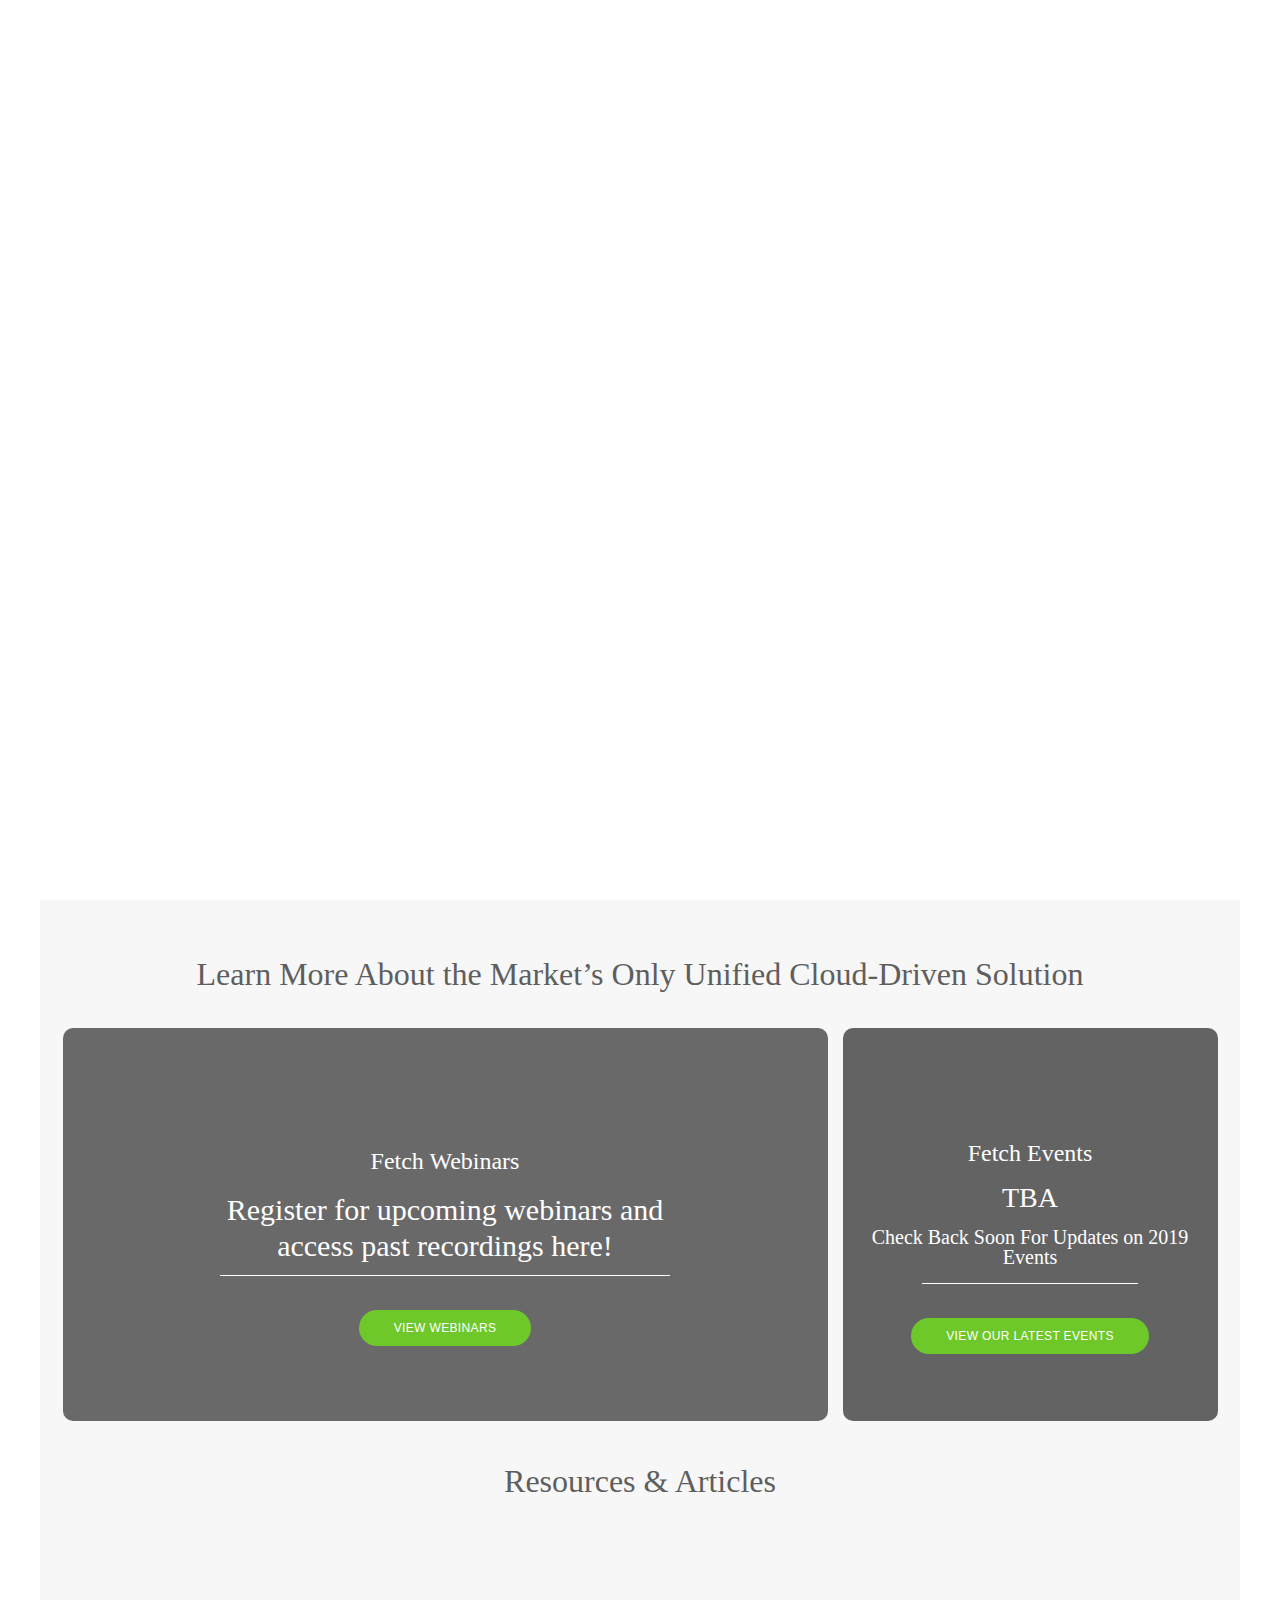
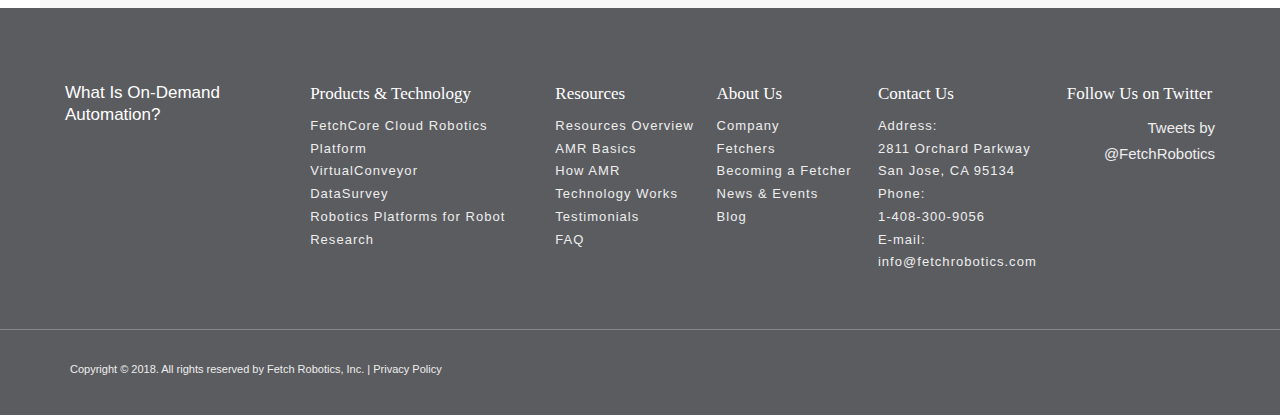
==== commit cca781ad: "remove video" ====
--- a/m.html
+++ b/m.html
@@ -241,85 +241,7 @@
     <div class="default_page">
      <div class="container">
       <div class="row">
-       <div class="vc_row wpb_row vc_row-fluid">
-        <div class="wpb_column vc_column_container vc_col-sm-12">
-         <div class="vc_column-inner ">
-          <div class="wpb_wrapper">
-           <div class="wpb_text_column wpb_content_element ">
-            <div class="wpb_wrapper">
-             <div id="P_MS5bdb3d8649959" class="master-slider-parent ms-parent-id-8">
-              <div id="MS5bdb3d8649959" class="master-slider ms-skin-light-3">
-               <div class="ms-overlay-layers"> 
-                <a href="https://fetchrobotics.com/getstartedtoday/" target="_self" class="ms-layer bottom-button home-button ms-btn ms-btn-circle ms-btn-l msp-preset-btn-214" data-ease="easeOutQuint" data-type="button" data-offset-x="34" data-offset-y="11" data-origin="bl" data-position="normal" data-id="#GreenButton"> GET STARTED TODAY</a>
-                <div class="ms-layer  msp-cn-8-17" style="" data-ease="easeOutQuint" data-offset-x="34" data-offset-y="255" data-origin="tl" data-position="normal">
-                  Real robots doing real work
-                 <br />with real people
-                 <br />
-                 <strong>in the real world</strong>
-                </div>
-               </div>
-               <div class="ms-slide" data-delay="3" data-fill-mode="fill">
-                <video data-autopause="true" data-mute="true" data-loop="true" data-fill-mode="fill"> 
-                 <source src="in-progress-11.mp4" type="video/mp4"></source>
-                </video>
-               </div>
-              </div>
-             </div> 
-             <script>( window.MSReady = window.MSReady || [] ).push( function( $ ) {
-
-			"use strict";
-			var masterslider_9959 = new MasterSlider();
-
-			// slider controls
-			// slider setup
-			masterslider_9959.setup("MS5bdb3d8649959", {
-				width           : 768,
-				height          : 700,
-				minHeight       : 500,
-				space           : 0,
-				start           : 1,
-				grabCursor      : true,
-				swipe           : true,
-				mouse           : true,
-				keyboard        : false,
-				layout          : "fullwidth",
-				wheel           : false,
-				autoplay        : false,
-                instantStartLayers:false,
-				mobileBGVideo:true,
-				loop            : true,
-				shuffle         : false,
-				preload         : 2,
-				heightLimit     : true,
-				autoHeight      : false,
-				smoothHeight    : true,
-				endPause        : true,
-				overPause       : true,
-				fillMode        : "fill",
-				centerControls  : true,
-				startOnAppear   : true,
-				layersMode      : "center",
-				autofillTarget  : "",
-				hideLayers      : false,
-				fullscreenMargin: 0,
-				speed           : 20,
-				dir             : "h",
-				parallaxMode    : 'swipe',
-				view            : "basic"
-			});
-
-						MSScrollParallax.setup( masterslider_9959, 30, 50, true );
-			$("head").append( "" );
-
-			window.masterslider_instances = window.masterslider_instances || [];
-			window.masterslider_instances.push( masterslider_9959 );
-		});</script> 
-            </div>
-           </div>
-          </div>
-         </div>
-        </div>
-       </div>
+        
        <div class="vc_row wpb_row vc_row-fluid vc_custom_1517954703243">
         <div class="wpb_column vc_column_container vc_col-sm-12">
          <div class="vc_column-inner vc_custom_1510169001770">
